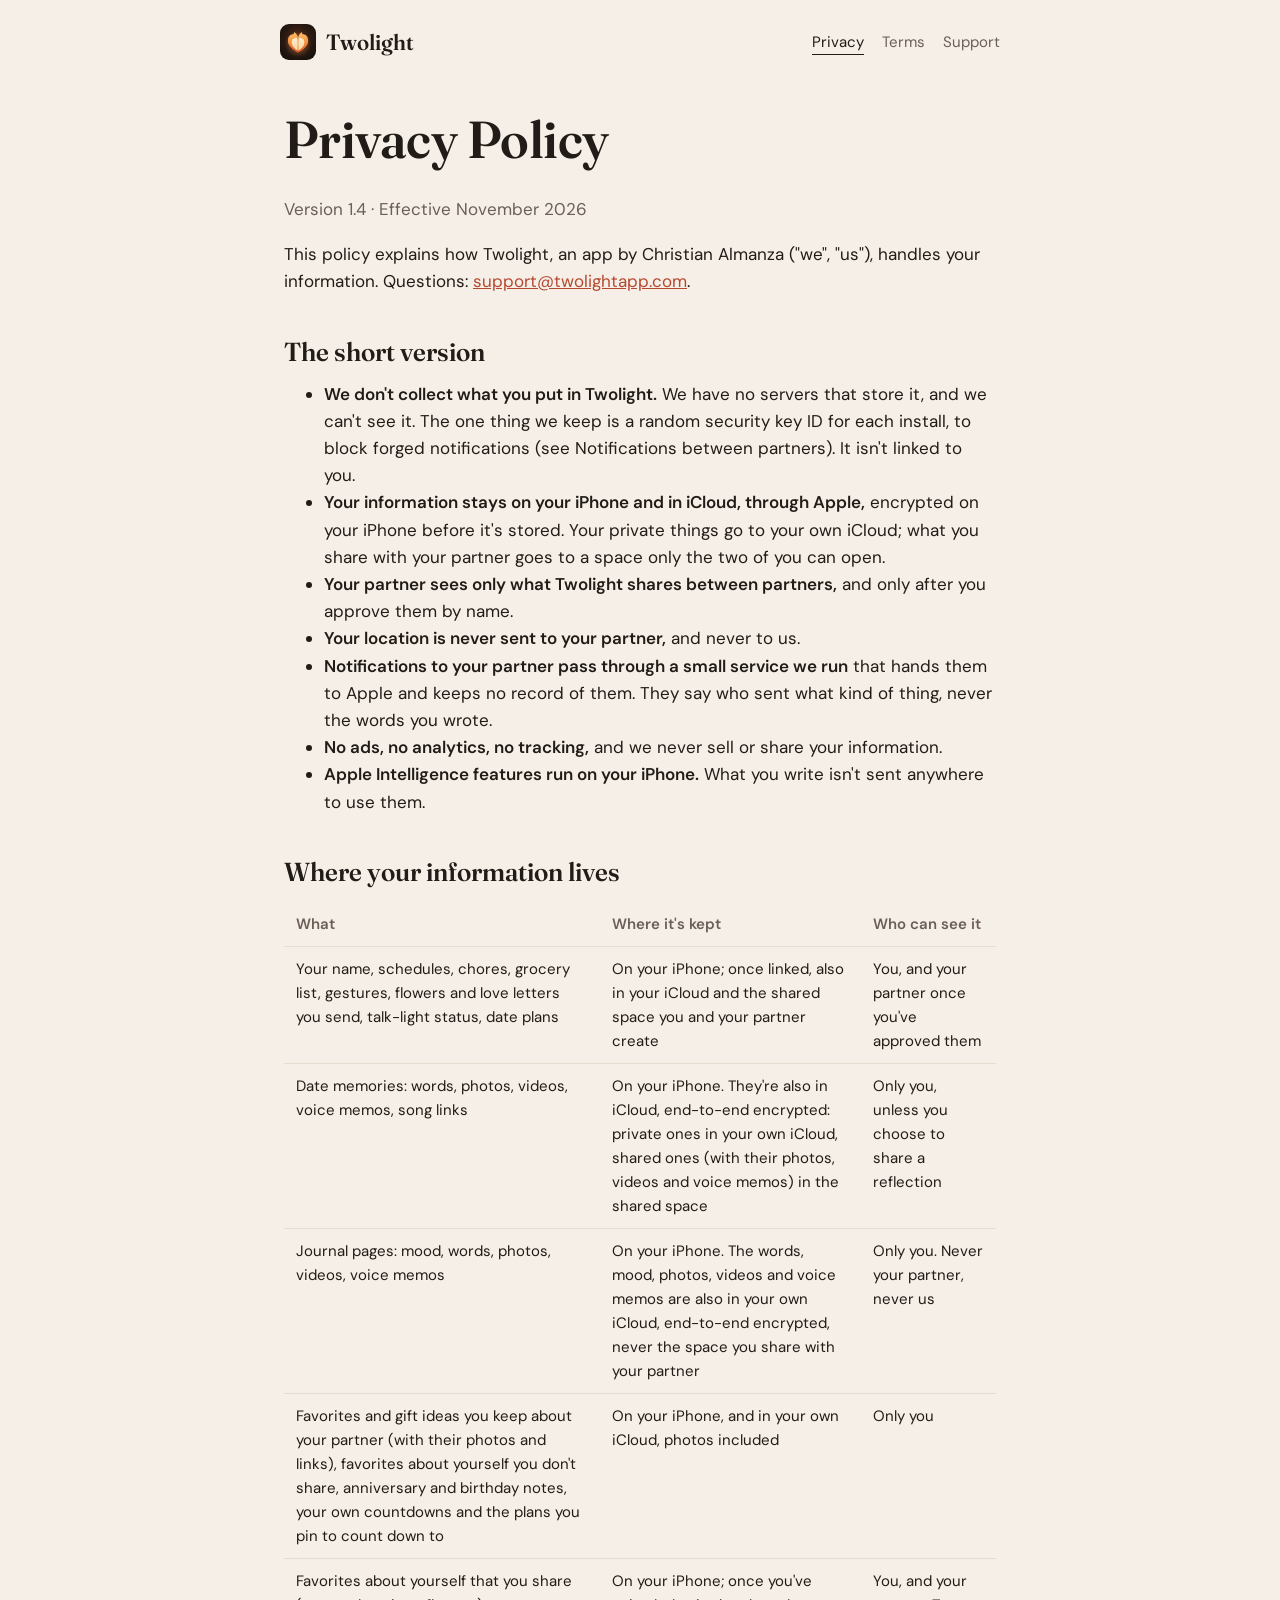
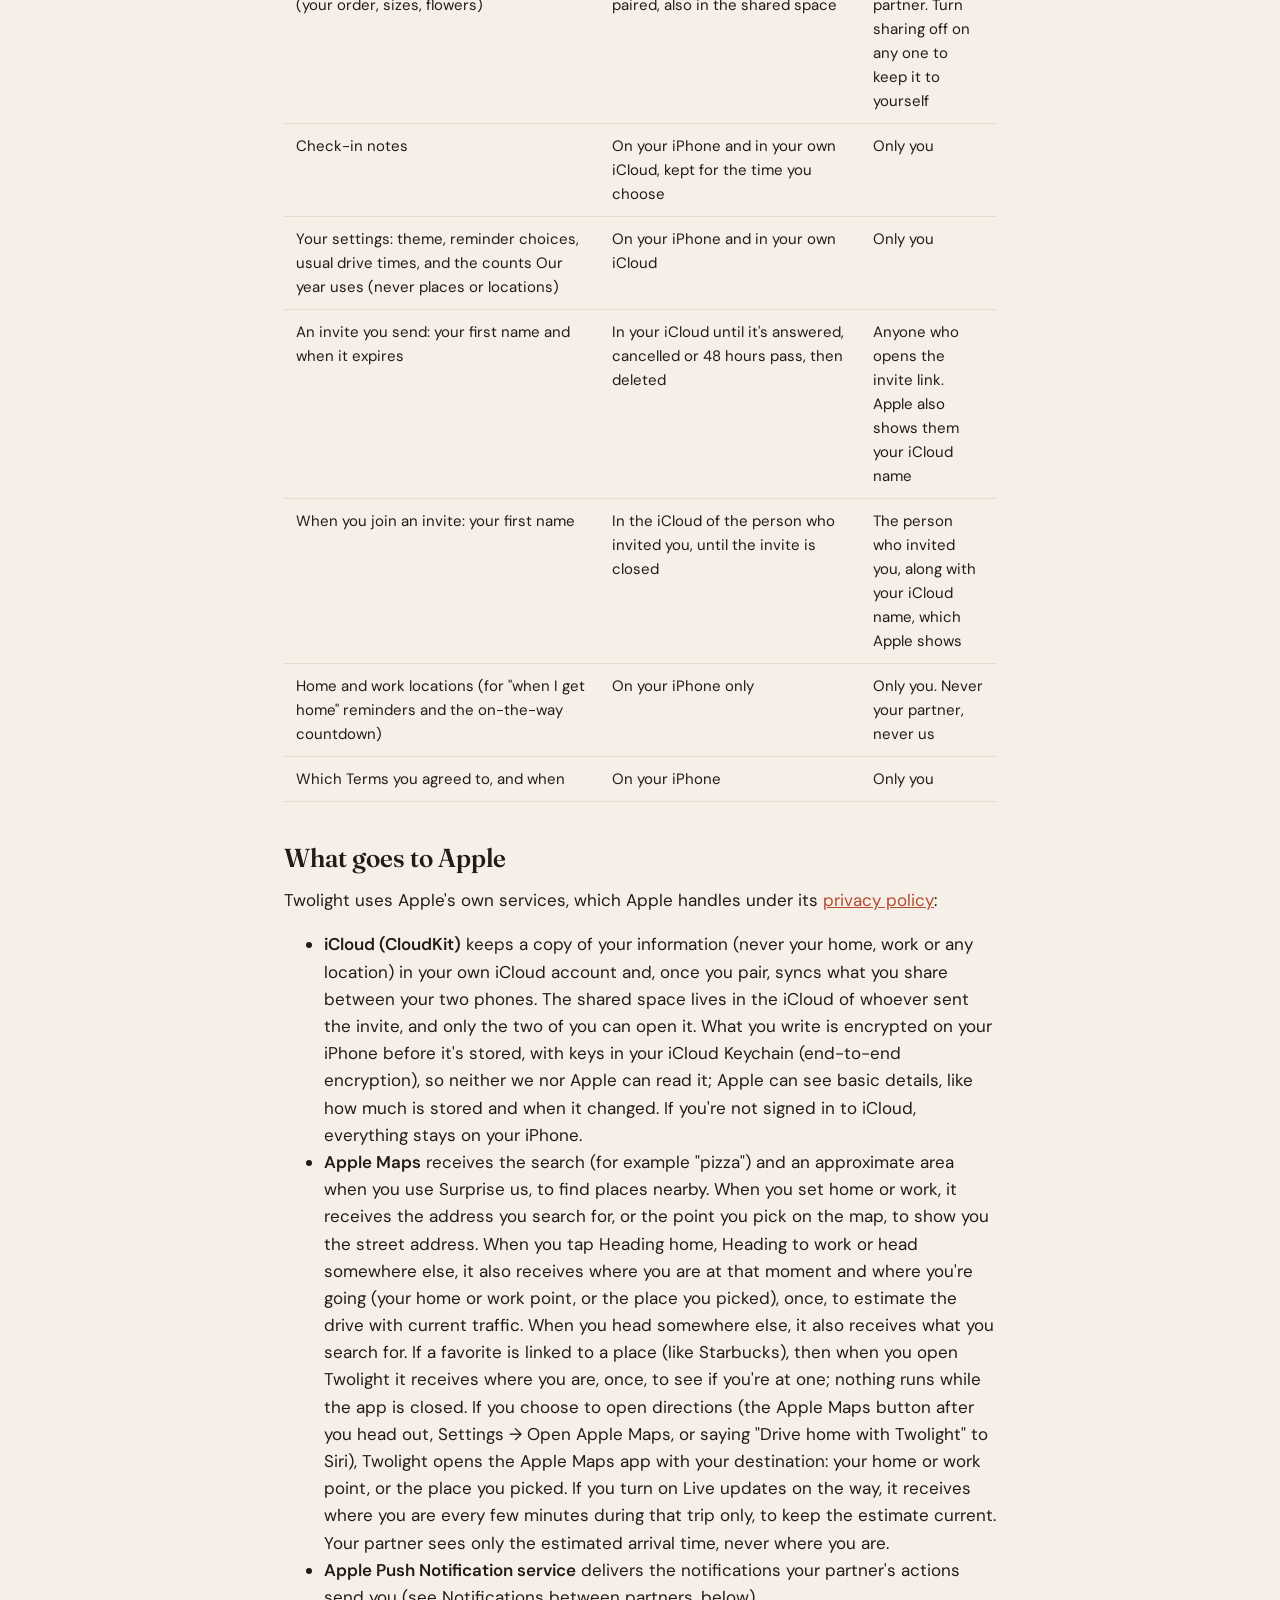
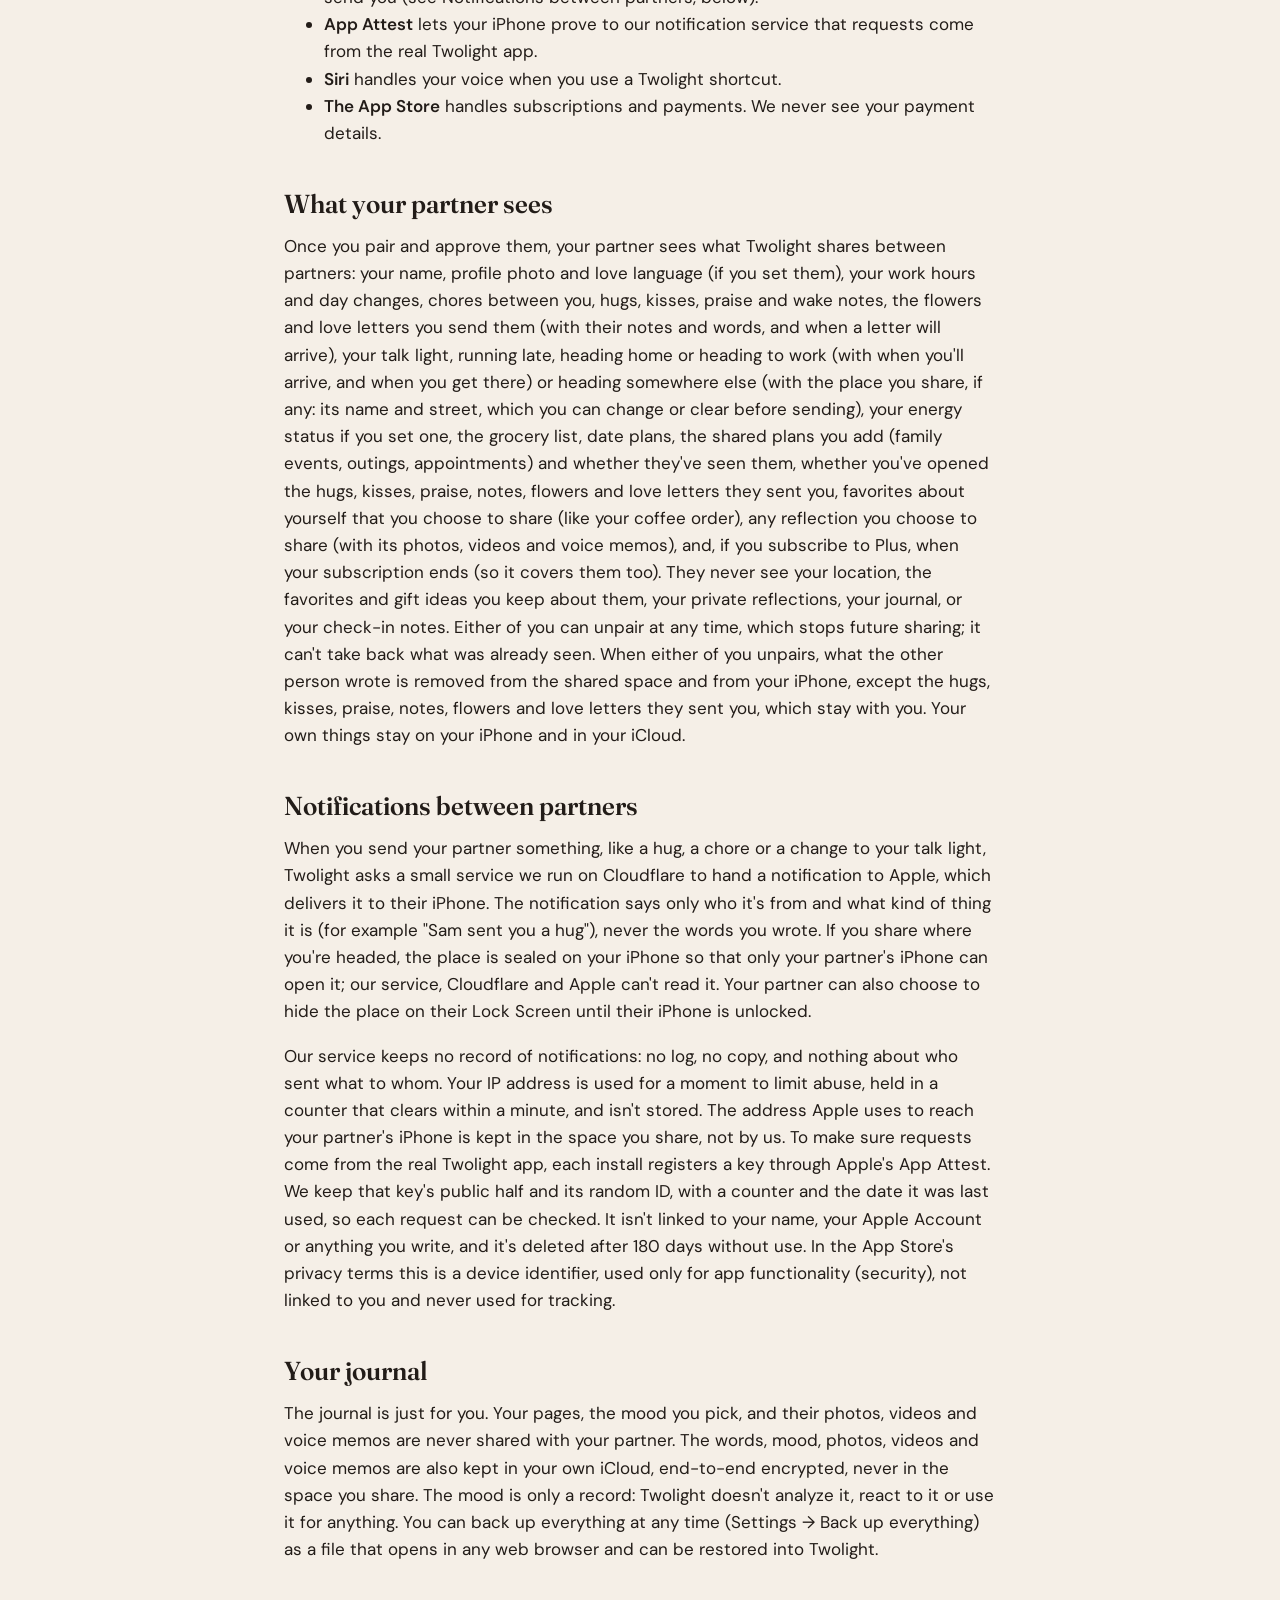
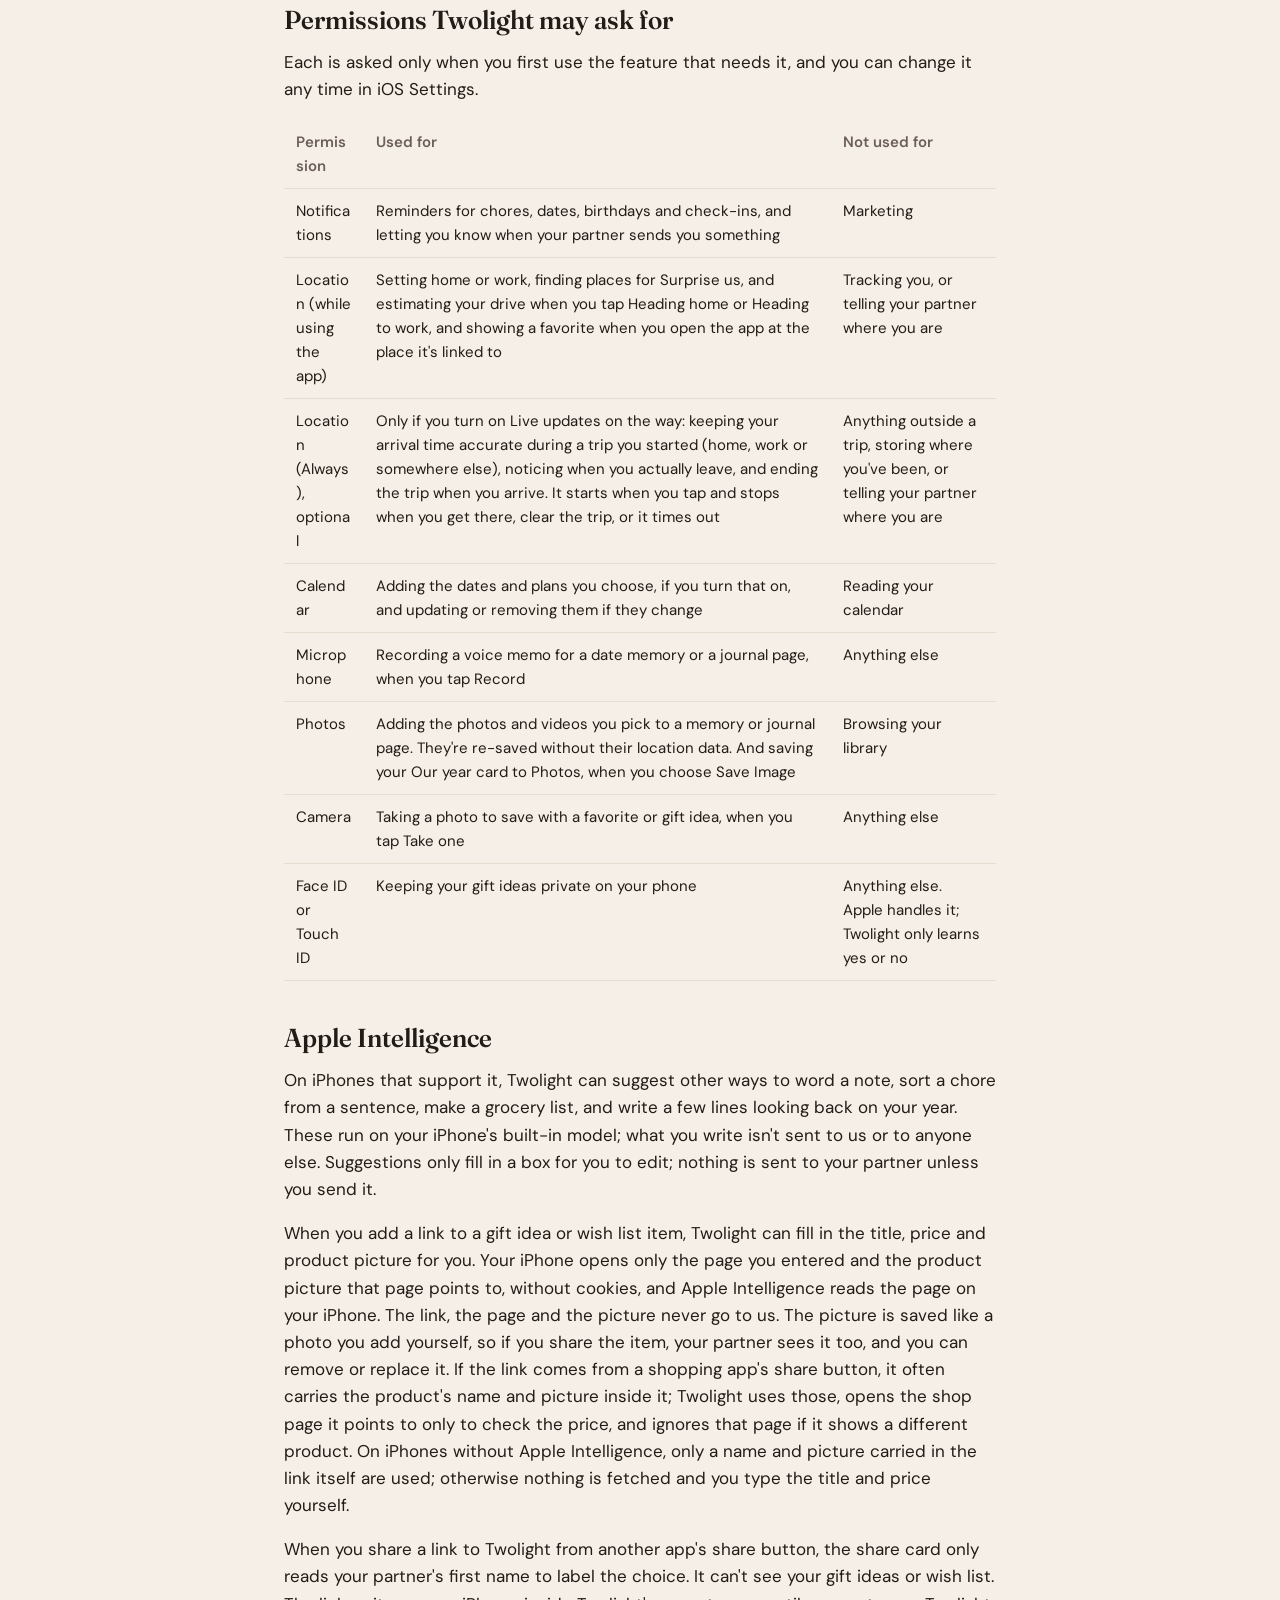
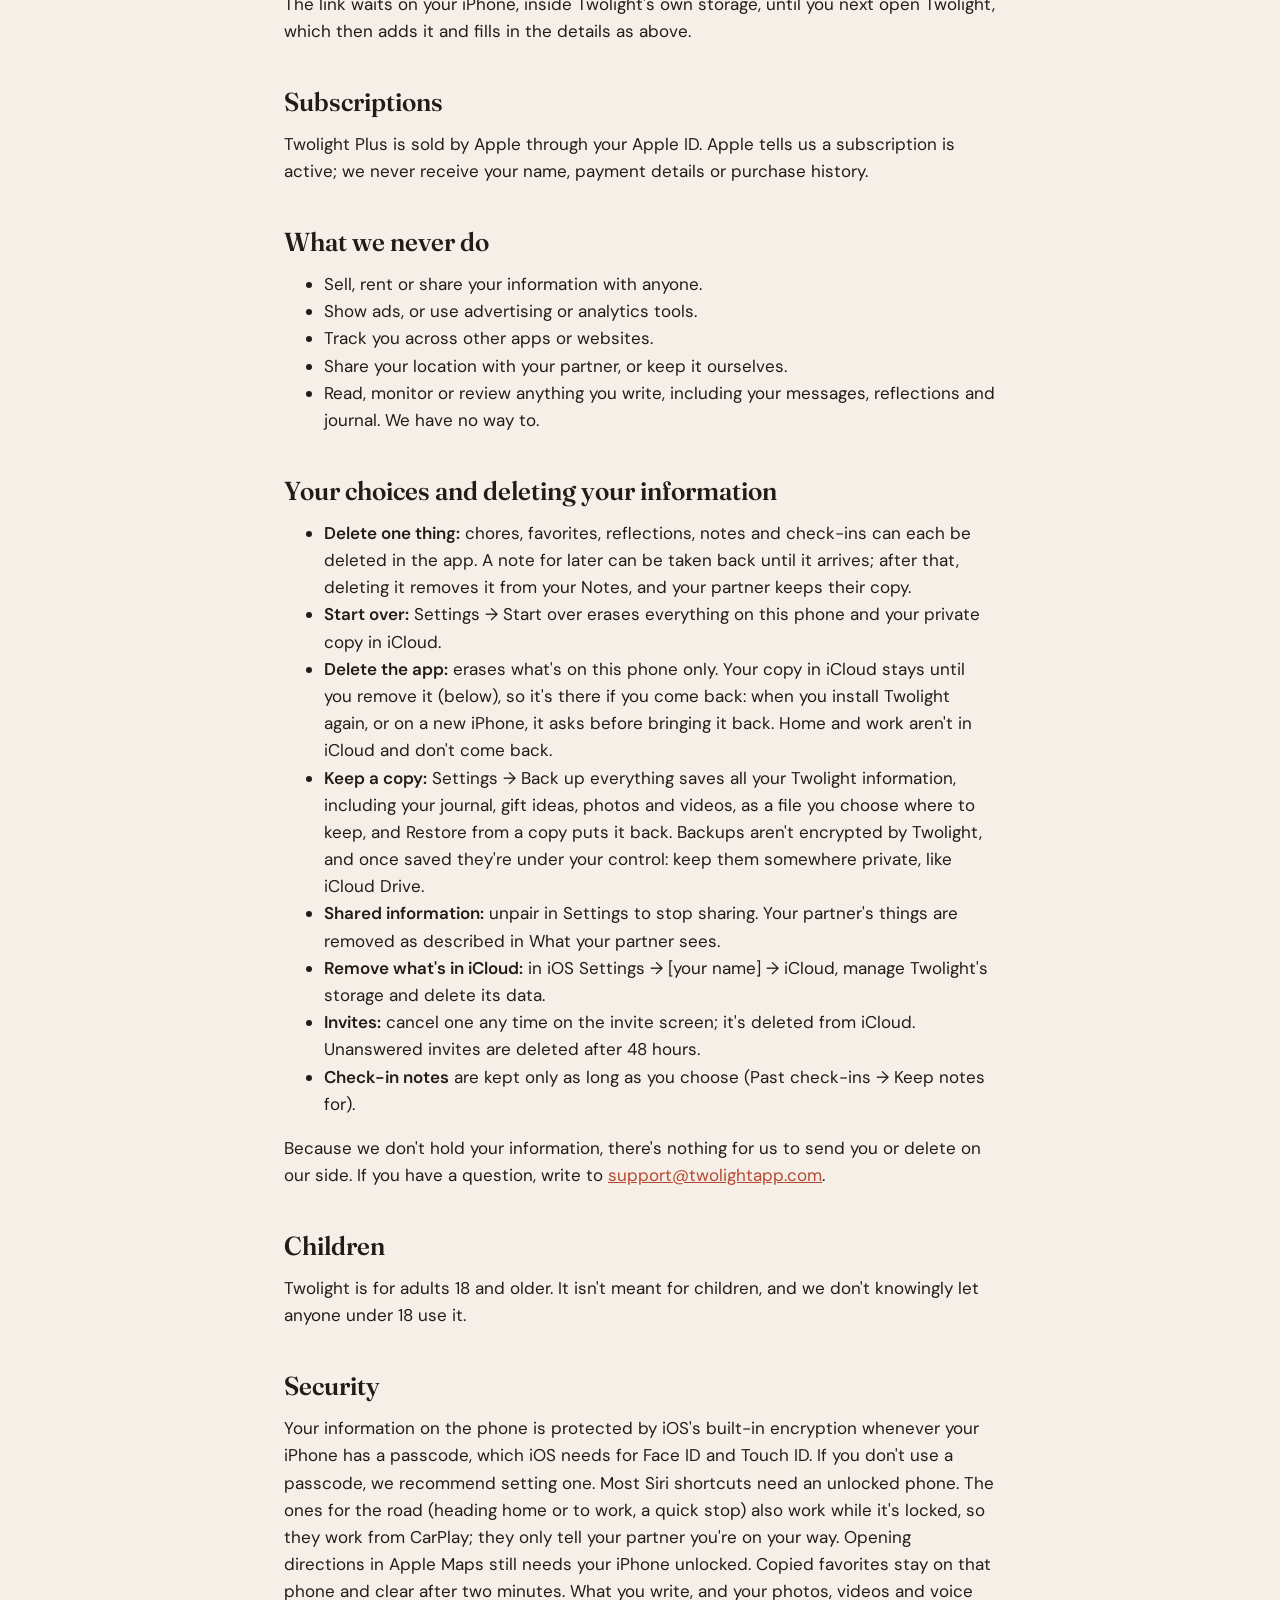
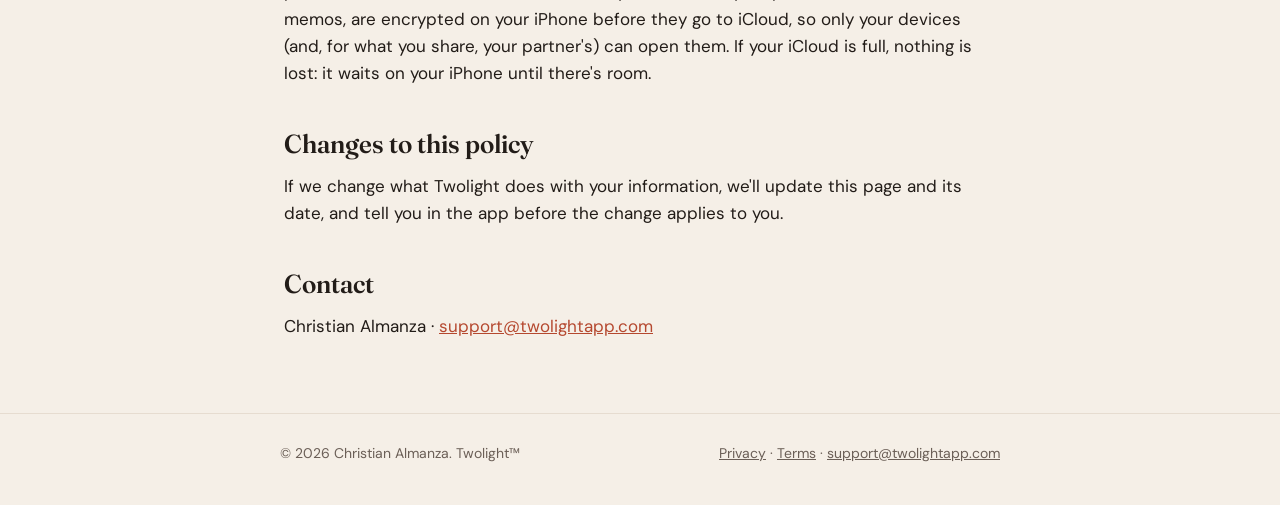
==== privacy/index.html @ 6ef79e95 "Build 32: countdowns, countdown asks, Today layout, Plus covered (features, FAQ, privacy) Co-Authore" ====
<!doctype html>
<html lang="en">
<head>
<meta charset="utf-8">
<meta name="viewport" content="width=device-width, initial-scale=1">
<title>Privacy Policy · Twolight</title>
<meta name="description" content="How Twolight handles your information: it stays on your iPhone and your own iCloud. No ads, no analytics, no tracking.">
<link rel="icon" href="/icon.png">
<link rel="stylesheet" href="/style.css?v=2026-11-13-motion">
</head>
<body><a class="skip-link" href="#main">Skip to content</a>
<header><div class="wrap">
  <a class="brand" href="/"><img src="/icon.png" alt="">Twolight</a>
  <nav><a href="/privacy/" aria-current="page">Privacy</a><a href="/terms/">Terms</a><a href="/support/">Support</a></nav>
</div></header>

<main id="main" class="wrap doc">
  <h1>Privacy Policy</h1>
  <p class="muted">Version 1.4 · Effective November 2026</p>
  <p>This policy explains how Twolight, an app by Christian Almanza ("we", "us"), handles your information. Questions: <a href="mailto:support@twolightapp.com">support@twolightapp.com</a>.</p>

  <h2>The short version</h2>
  <ul>
    <li><strong>We don't collect what you put in Twolight.</strong> We have no servers that store it, and we can't see it. The one thing we keep is a random security key ID for each install, to block forged notifications (see Notifications between partners). It isn't linked to you.</li>
    <li><strong>Your information stays on your iPhone and in iCloud, through Apple,</strong> encrypted on your iPhone before it's stored. Your private things go to your own iCloud; what you share with your partner goes to a space only the two of you can open.</li>
    <li><strong>Your partner sees only what Twolight shares between partners,</strong> and only after you approve them by name.</li>
    <li><strong>Your location is never sent to your partner,</strong> and never to us.</li>
    <li><strong>Notifications to your partner pass through a small service we run</strong> that hands them to Apple and keeps no record of them. They say who sent what kind of thing, never the words you wrote.</li>
    <li><strong>No ads, no analytics, no tracking,</strong> and we never sell or share your information.</li>
    <li><strong>Apple Intelligence features run on your iPhone.</strong> What you write isn't sent anywhere to use them.</li>
  </ul>

  <h2>Where your information lives</h2>
  <table>
    <tr><th>What</th><th>Where it's kept</th><th>Who can see it</th></tr>
    <tr><td>Your name, schedules, chores, grocery list, gestures, flowers and love letters you send, talk-light status, date plans</td><td>On your iPhone; once linked, also in your iCloud and the shared space you and your partner create</td><td>You, and your partner once you've approved them</td></tr>
    <tr><td>Date memories: words, photos, videos, voice memos, song links</td><td>On your iPhone. They're also in iCloud, end-to-end encrypted: private ones in your own iCloud, shared ones (with their photos, videos and voice memos) in the shared space</td><td>Only you, unless you choose to share a reflection</td></tr>
    <tr><td>Journal pages: mood, words, photos, videos, voice memos</td><td>On your iPhone. The words, mood, photos, videos and voice memos are also in your own iCloud, end-to-end encrypted, never the space you share with your partner</td><td>Only you. Never your partner, never us</td></tr>
    <tr><td>Favorites and gift ideas you keep about your partner (with their photos and links), favorites about yourself you don't share, anniversary and birthday notes, your own countdowns and the plans you pin to count down to</td><td>On your iPhone, and in your own iCloud, photos included</td><td>Only you</td></tr>
    <tr><td>Favorites about yourself that you share (your order, sizes, flowers)</td><td>On your iPhone; once you've paired, also in the shared space</td><td>You, and your partner. Turn sharing off on any one to keep it to yourself</td></tr>
    <tr><td>Check-in notes</td><td>On your iPhone and in your own iCloud, kept for the time you choose</td><td>Only you</td></tr>
    <tr><td>Your settings: theme, reminder choices, usual drive times, and the counts Our year uses (never places or locations)</td><td>On your iPhone and in your own iCloud</td><td>Only you</td></tr>
    <tr><td>An invite you send: your first name and when it expires</td><td>In your iCloud until it's answered, cancelled or 48 hours pass, then deleted</td><td>Anyone who opens the invite link. Apple also shows them your iCloud name</td></tr>
    <tr><td>When you join an invite: your first name</td><td>In the iCloud of the person who invited you, until the invite is closed</td><td>The person who invited you, along with your iCloud name, which Apple shows</td></tr>
    <tr><td>Home and work locations (for "when I get home" reminders and the on-the-way countdown)</td><td>On your iPhone only</td><td>Only you. Never your partner, never us</td></tr>
    <tr><td>Which Terms you agreed to, and when</td><td>On your iPhone</td><td>Only you</td></tr>
  </table>

  <h2>What goes to Apple</h2>
  <p>Twolight uses Apple's own services, which Apple handles under its <a href="https://www.apple.com/legal/privacy/">privacy policy</a>:</p>
  <ul>
    <li><strong>iCloud (CloudKit)</strong> keeps a copy of your information (never your home, work or any location) in your own iCloud account and, once you pair, syncs what you share between your two phones. The shared space lives in the iCloud of whoever sent the invite, and only the two of you can open it. What you write is encrypted on your iPhone before it's stored, with keys in your iCloud Keychain (end-to-end encryption), so neither we nor Apple can read it; Apple can see basic details, like how much is stored and when it changed. If you're not signed in to iCloud, everything stays on your iPhone.</li>
    <li><strong>Apple Maps</strong> receives the search (for example "pizza") and an approximate area when you use Surprise us, to find places nearby. When you set home or work, it receives the address you search for, or the point you pick on the map, to show you the street address. When you tap Heading home, Heading to work or head somewhere else, it also receives where you are at that moment and where you're going (your home or work point, or the place you picked), once, to estimate the drive with current traffic. When you head somewhere else, it also receives what you search for. If a favorite is linked to a place (like Starbucks), then when you open Twolight it receives where you are, once, to see if you're at one; nothing runs while the app is closed. If you choose to open directions (the Apple Maps button after you head out, Settings → Open Apple Maps, or saying "Drive home with Twolight" to Siri), Twolight opens the Apple Maps app with your destination: your home or work point, or the place you picked. If you turn on Live updates on the way, it receives where you are every few minutes during that trip only, to keep the estimate current. Your partner sees only the estimated arrival time, never where you are.</li>
    <li><strong>Apple Push Notification service</strong> delivers the notifications your partner's actions send you (see Notifications between partners, below).</li>
    <li><strong>App Attest</strong> lets your iPhone prove to our notification service that requests come from the real Twolight app.</li>
    <li><strong>Siri</strong> handles your voice when you use a Twolight shortcut.</li>
    <li><strong>The App Store</strong> handles subscriptions and payments. We never see your payment details.</li>
  </ul>

  <h2>What your partner sees</h2>
  <p>Once you pair and approve them, your partner sees what Twolight shares between partners: your name, profile photo and love language (if you set them), your work hours and day changes, chores between you, hugs, kisses, praise and wake notes, the flowers and love letters you send them (with their notes and words, and when a letter will arrive), your talk light, running late, heading home or heading to work (with when you'll arrive, and when you get there) or heading somewhere else (with the place you share, if any: its name and street, which you can change or clear before sending), your energy status if you set one, the grocery list, date plans, the shared plans you add (family events, outings, appointments) and whether they've seen them, whether you've opened the hugs, kisses, praise, notes, flowers and love letters they sent you, favorites about yourself that you choose to share (like your coffee order), any reflection you choose to share (with its photos, videos and voice memos), and, if you subscribe to Plus, when your subscription ends (so it covers them too). They never see your location, the favorites and gift ideas you keep about them, your private reflections, your journal, or your check-in notes. Either of you can unpair at any time, which stops future sharing; it can't take back what was already seen. When either of you unpairs, what the other person wrote is removed from the shared space and from your iPhone, except the hugs, kisses, praise, notes, flowers and love letters they sent you, which stay with you. Your own things stay on your iPhone and in your iCloud.</p>

  <h2>Notifications between partners</h2>
  <p>When you send your partner something, like a hug, a chore or a change to your talk light, Twolight asks a small service we run on Cloudflare to hand a notification to Apple, which delivers it to their iPhone. The notification says only who it's from and what kind of thing it is (for example "Sam sent you a hug"), never the words you wrote. If you share where you're headed, the place is sealed on your iPhone so that only your partner's iPhone can open it; our service, Cloudflare and Apple can't read it. Your partner can also choose to hide the place on their Lock Screen until their iPhone is unlocked.</p>
  <p>Our service keeps no record of notifications: no log, no copy, and nothing about who sent what to whom. Your IP address is used for a moment to limit abuse, held in a counter that clears within a minute, and isn't stored. The address Apple uses to reach your partner's iPhone is kept in the space you share, not by us. To make sure requests come from the real Twolight app, each install registers a key through Apple's App Attest. We keep that key's public half and its random ID, with a counter and the date it was last used, so each request can be checked. It isn't linked to your name, your Apple Account or anything you write, and it's deleted after 180 days without use. In the App Store's privacy terms this is a device identifier, used only for app functionality (security), not linked to you and never used for tracking.</p>

  <h2>Your journal</h2>
  <p>The journal is just for you. Your pages, the mood you pick, and their photos, videos and voice memos are never shared with your partner. The words, mood, photos, videos and voice memos are also kept in your own iCloud, end-to-end encrypted, never in the space you share. The mood is only a record: Twolight doesn't analyze it, react to it or use it for anything. You can back up everything at any time (Settings → Back up everything) as a file that opens in any web browser and can be restored into Twolight.</p>

  <h2>Permissions Twolight may ask for</h2>
  <p>Each is asked only when you first use the feature that needs it, and you can change it any time in iOS Settings.</p>
  <table>
    <tr><th>Permission</th><th>Used for</th><th>Not used for</th></tr>
    <tr><td>Notifications</td><td>Reminders for chores, dates, birthdays and check-ins, and letting you know when your partner sends you something</td><td>Marketing</td></tr>
    <tr><td>Location (while using the app)</td><td>Setting home or work, finding places for Surprise us, and estimating your drive when you tap Heading home or Heading to work, and showing a favorite when you open the app at the place it's linked to</td><td>Tracking you, or telling your partner where you are</td></tr>
    <tr><td>Location (Always), optional</td><td>Only if you turn on Live updates on the way: keeping your arrival time accurate during a trip you started (home, work or somewhere else), noticing when you actually leave, and ending the trip when you arrive. It starts when you tap and stops when you get there, clear the trip, or it times out</td><td>Anything outside a trip, storing where you've been, or telling your partner where you are</td></tr>
    <tr><td>Calendar</td><td>Adding the dates and plans you choose, if you turn that on, and updating or removing them if they change</td><td>Reading your calendar</td></tr>
    <tr><td>Microphone</td><td>Recording a voice memo for a date memory or a journal page, when you tap Record</td><td>Anything else</td></tr>
    <tr><td>Photos</td><td>Adding the photos and videos you pick to a memory or journal page. They're re-saved without their location data. And saving your Our year card to Photos, when you choose Save Image</td><td>Browsing your library</td></tr>
    <tr><td>Camera</td><td>Taking a photo to save with a favorite or gift idea, when you tap Take one</td><td>Anything else</td></tr>
    <tr><td>Face ID or Touch ID</td><td>Keeping your gift ideas private on your phone</td><td>Anything else. Apple handles it; Twolight only learns yes or no</td></tr>
  </table>

  <h2>Apple Intelligence</h2>
  <p>On iPhones that support it, Twolight can suggest other ways to word a note, sort a chore from a sentence, make a grocery list, and write a few lines looking back on your year. These run on your iPhone's built-in model; what you write isn't sent to us or to anyone else. Suggestions only fill in a box for you to edit; nothing is sent to your partner unless you send it.</p>
  <p>When you add a link to a gift idea or wish list item, Twolight can fill in the title, price and product picture for you. Your iPhone opens only the page you entered and the product picture that page points to, without cookies, and Apple Intelligence reads the page on your iPhone. The link, the page and the picture never go to us. The picture is saved like a photo you add yourself, so if you share the item, your partner sees it too, and you can remove or replace it. If the link comes from a shopping app's share button, it often carries the product's name and picture inside it; Twolight uses those, opens the shop page it points to only to check the price, and ignores that page if it shows a different product. On iPhones without Apple Intelligence, only a name and picture carried in the link itself are used; otherwise nothing is fetched and you type the title and price yourself.</p>
  <p>When you share a link to Twolight from another app's share button, the share card only reads your partner's first name to label the choice. It can't see your gift ideas or wish list. The link waits on your iPhone, inside Twolight's own storage, until you next open Twolight, which then adds it and fills in the details as above.</p>

  <h2>Subscriptions</h2>
  <p>Twolight Plus is sold by Apple through your Apple ID. Apple tells us a subscription is active; we never receive your name, payment details or purchase history.</p>

  <h2>What we never do</h2>
  <ul>
    <li>Sell, rent or share your information with anyone.</li>
    <li>Show ads, or use advertising or analytics tools.</li>
    <li>Track you across other apps or websites.</li>
    <li>Share your location with your partner, or keep it ourselves.</li>
    <li>Read, monitor or review anything you write, including your messages, reflections and journal. We have no way to.</li>
  </ul>

  <h2>Your choices and deleting your information</h2>
  <ul>
    <li><strong>Delete one thing:</strong> chores, favorites, reflections, notes and check-ins can each be deleted in the app. A note for later can be taken back until it arrives; after that, deleting it removes it from your Notes, and your partner keeps their copy.</li>
    <li><strong>Start over:</strong> Settings → Start over erases everything on this phone and your private copy in iCloud.</li>
    <li><strong>Delete the app:</strong> erases what's on this phone only. Your copy in iCloud stays until you remove it (below), so it's there if you come back: when you install Twolight again, or on a new iPhone, it asks before bringing it back. Home and work aren't in iCloud and don't come back.</li>
    <li><strong>Keep a copy:</strong> Settings → Back up everything saves all your Twolight information, including your journal, gift ideas, photos and videos, as a file you choose where to keep, and Restore from a copy puts it back. Backups aren't encrypted by Twolight, and once saved they're under your control: keep them somewhere private, like iCloud Drive.</li>
    <li><strong>Shared information:</strong> unpair in Settings to stop sharing. Your partner's things are removed as described in What your partner sees.</li>
    <li><strong>Remove what's in iCloud:</strong> in iOS Settings → [your name] → iCloud, manage Twolight's storage and delete its data.</li>
    <li><strong>Invites:</strong> cancel one any time on the invite screen; it's deleted from iCloud. Unanswered invites are deleted after 48 hours.</li>
    <li><strong>Check-in notes</strong> are kept only as long as you choose (Past check-ins → Keep notes for).</li>
  </ul>
  <p>Because we don't hold your information, there's nothing for us to send you or delete on our side. If you have a question, write to <a href="mailto:support@twolightapp.com">support@twolightapp.com</a>.</p>

  <h2>Children</h2>
  <p>Twolight is for adults 18 and older. It isn't meant for children, and we don't knowingly let anyone under 18 use it.</p>

  <h2>Security</h2>
  <p>Your information on the phone is protected by iOS's built-in encryption whenever your iPhone has a passcode, which iOS needs for Face ID and Touch ID. If you don't use a passcode, we recommend setting one. Most Siri shortcuts need an unlocked phone. The ones for the road (heading home or to work, a quick stop) also work while it's locked, so they work from CarPlay; they only tell your partner you're on your way. Opening directions in Apple Maps still needs your iPhone unlocked. Copied favorites stay on that phone and clear after two minutes. What you write, and your photos, videos and voice memos, are encrypted on your iPhone before they go to iCloud, so only your devices (and, for what you share, your partner's) can open them. If your iCloud is full, nothing is lost: it waits on your iPhone until there's room.</p>

  <h2>Changes to this policy</h2>
  <p>If we change what Twolight does with your information, we'll update this page and its date, and tell you in the app before the change applies to you.</p>

  <h2>Contact</h2>
  <p>Christian Almanza · <a href="mailto:support@twolightapp.com">support@twolightapp.com</a></p>
</main>

<footer><div class="wrap">
  <span>© 2026 Christian Almanza. Twolight™</span>
  <span><a href="/privacy/">Privacy</a> · <a href="/terms/">Terms</a> · <a href="mailto:support@twolightapp.com">support@twolightapp.com</a></span>
</div></footer>
</body>
</html>
---- style.css ----
/* Twolight site. Colors match the app's Linen (light) and Midnight (dark) themes. */
@font-face { font-family: "DM Sans"; src: url("/fonts/DMSans-Regular.ttf") format("truetype"); font-weight: 400; font-display: swap; }
@font-face { font-family: "DM Sans"; src: url("/fonts/DMSans-SemiBold.ttf") format("truetype"); font-weight: 600; font-display: swap; }
@font-face { font-family: "Fraunces"; src: url("/fonts/Fraunces-SemiBold.ttf") format("truetype"); font-weight: 600; font-display: swap; }

:root {
  --bg: #F5EFE7; --card: #FFFFFF; --ink: #221C18; --muted: #6B5F57;
  --line: #E6DCD0; --accent: #B5482F; --partner: #2F6F73;
  color-scheme: light dark;
}
@media (prefers-color-scheme: dark) {
  :root {
    --bg: #15171C; --card: #242833; --ink: #F2EEE8; --muted: #A8A39C;
    --line: #2E333F; --accent: #E8866B; --partner: #6FB3B8;
  }
}

* { box-sizing: border-box; }
html { -webkit-text-size-adjust: 100%; }
body {
  margin: 0; background: var(--bg); color: var(--ink);
  font: 17px/1.6 "DM Sans", -apple-system, system-ui, sans-serif;
}
a { color: var(--accent); }
.wrap { max-width: 760px; margin: 0 auto; padding: 0 20px; }

/* Header */
header { padding: 20px 0; }
header .wrap { display: flex; align-items: center; justify-content: space-between; gap: 16px; }
.brand { display: flex; align-items: center; gap: 10px; color: var(--ink); text-decoration: none;
  font: 600 22px "Fraunces", Georgia, serif; }
.brand img { width: 36px; height: 36px; border-radius: 9px; }
nav { display: flex; gap: 18px; flex-wrap: wrap; }
nav a { color: var(--muted); text-decoration: none; font-size: 15px; }
nav a:hover, nav a[aria-current] { color: var(--ink); }

/* Type */
h1, h2, h3 { font-family: "Fraunces", Georgia, serif; font-weight: 600; line-height: 1.2; margin: 0 0 .5em; }
h1 { font-size: clamp(34px, 7vw, 52px); letter-spacing: -0.01em; }
h2 { font-size: 26px; margin-top: 1.6em; }
h3 { font-size: 19px; margin-top: 1.4em; }
p, ul { margin: 0 0 1em; }
.muted { color: var(--muted); }
.lede { font-size: 20px; color: var(--muted); max-width: 34em; }

/* Home */
.hero { padding: 48px 0 24px; text-align: center; }
.hero img.icon { width: 104px; height: 104px; border-radius: 24px; box-shadow: 0 10px 30px rgba(0,0,0,.15); margin-bottom: 24px; }
.hero .lede { margin: 0 auto 28px; }
.pill { display: inline-block; padding: 12px 22px; border-radius: 999px; background: var(--ink); color: var(--bg);
  font-weight: 600; text-decoration: none; }
.grid { display: grid; grid-template-columns: repeat(auto-fit, minmax(220px, 1fr)); gap: 14px; margin: 28px 0; }
.card { background: var(--card); border: 1px solid var(--line); border-radius: 18px; padding: 20px; }
.card h3 { margin-top: 0; }
.card p { margin: 0; color: var(--muted); font-size: 15.5px; }
.dot { display: inline-block; width: 10px; height: 10px; border-radius: 50%; background: var(--accent); margin-right: 8px; }
.dot.p { background: var(--partner); }
.price { display: flex; gap: 14px; flex-wrap: wrap; }
.price .card { flex: 1 1 200px; }
.price strong { font: 600 28px "Fraunces", Georgia, serif; display: block; }

/* Legal pages */
.doc { padding: 24px 24px 56px; overflow-wrap: anywhere; }
.doc table { width: 100%; border-collapse: collapse; margin: 0 0 1.2em; font-size: 15px; display: block; overflow-x: auto; }
.doc th, .doc td { text-align: left; vertical-align: top; padding: 10px 12px; border-bottom: 1px solid var(--line); }
.doc th { color: var(--muted); font-weight: 600; }
.doc .caps { font-size: 14.5px; }

footer { border-top: 1px solid var(--line); padding: 28px 0 40px; color: var(--muted); font-size: 14px; }
footer .wrap { display: flex; justify-content: space-between; gap: 16px; flex-wrap: wrap; }
footer a { color: var(--muted); }


/* Website polish: shared readability and keyboard navigation. */
:focus-visible { outline: 3px solid var(--accent); outline-offset: 5px; }
a, button, summary { -webkit-tap-highlight-color: transparent; }
nav a { display: inline-flex; align-items: center; min-height: 44px; }
.skip-link { position: absolute; top: -100px; left: 20px; padding: 12px 18px; background: #f5efe7; color: #221c18; z-index: 10; }
.skip-link:focus { top: 10px; }
html { scroll-padding-top: 24px; }
.home { --bg: #f5efe7; --card: #fffaf5; --ink: #28201b; --muted: #65594f; --line: #d9cbbb; --accent: #9e422a; --partner: #2f6f73; --section-bg: #eee5da; --featured-bg: #fff8f0; --button-bg: #a8412c; --button-ink: #fffaf5; --button-hover: #8d3523; color-scheme: light; }
@media (prefers-color-scheme: dark) {
 .home { --bg: #15171c; --card: #202229; --ink: #f5efe7; --muted: #beb8b0; --line: #36373c; --accent: #f0ac8c; --partner: #8abbb4; --section-bg: #1c1e24; --featured-bg: #24242a; --button-bg: #f0ac8c; --button-ink: #221c18; --button-hover: #ffc5a7; color-scheme: dark; }
}
.home .wrap { max-width: 1140px; padding-inline: 32px; }
.home header { border-bottom: 1px solid var(--line); padding: 14px 0; }
.home h2 { font-size: clamp(32px, 4.2vw, 48px); margin: 0 0 20px; letter-spacing: -.025em; }
.home h3 { font-size: clamp(29px, 3.2vw, 40px); margin: 0 0 20px; letter-spacing: -.02em; }
.eyebrow { font-size: 11px; font-weight: 600; letter-spacing: .16em; color: var(--accent); margin-bottom: 20px; }
.home .hero { display: grid; grid-template-columns: .9fr 1.1fr; align-items: center; gap: 40px; text-align: left; padding-block: 56px; }
.home h1 { font-size: clamp(42px, 5vw, 66px); line-height: 1.08; letter-spacing: -.035em; margin-bottom: 24px; }
.home h1 em { font-style: normal; color: var(--accent); }
.home .hero .lede { font-size: 19px; line-height: 1.65; margin: 0 0 28px; max-width: 26em; }
.button { display: inline-flex; gap: 28px; align-items: center; justify-content: center; background: var(--button-bg, #a8412c); color: var(--button-ink, #fffaf5); padding: 14px 22px; border-radius: 10px; font-weight: 600; text-decoration: none; min-height: 48px; }
.button:hover { background: var(--button-hover, #8d3523); }
.availability { color: var(--muted); font-size: 13px; margin: 18px 0 0; }
.availability span { color: var(--partner); padding-right: 6px; font-size: 10px; }
.availability a { color: var(--ink); text-decoration: underline; text-underline-offset: 3px; text-decoration-thickness: 1px; }
.availability a:hover { color: var(--accent); }
.film { margin: 0; }
.hero-product { position: relative; isolation: isolate; }
.hero-product::before { content: ""; position: absolute; inset: -5% -5% 10%; z-index: -1; border-radius: 50%; background: radial-gradient(ellipse, #e8a68128, transparent 70%); pointer-events: none; }
.hero-product video { box-shadow: 0 24px 64px #0003; border: 1px solid #ffffff24; }
.film video { display: block; width: 100%; aspect-ratio: 1; border-radius: 22px; background: #f5efe7; color-scheme: dark; }
.film figcaption { font-size: 13px; line-height: 1.5; margin-top: 14px; color: var(--muted); }
.film figcaption span { display: block; margin-top: 4px; }
.intro-strip { border-block: 1px solid var(--line); }
.intro-strip .wrap { display: flex; justify-content: space-between; gap: 20px; padding-block: 21px; font-size: 13px; color: var(--muted); }
.section { padding-block: 80px; }
.section-heading { max-width: 620px; margin-bottom: 48px; }
.section-heading > p:last-child { color: var(--muted); }
.feature { display: grid; grid-template-columns: 1fr 1fr; align-items: center; gap: 64px; margin-bottom: 56px; }
.feature-copy > p:not(.eyebrow) { color: var(--muted); }
.feature.reverse .feature-copy { order: 2; }
.product-still { margin: 0; background: #f5efe7; color: #6b5f57; border-radius: 24px; overflow: hidden; }
.product-still img { display: block; width: 100%; height: auto; }
.still-window { position: relative; aspect-ratio: 1; overflow: hidden; }
.still-window img { position: absolute; width: 130%; max-width: none; left: -15%; top: -22%; }
.product-still figcaption { text-align: center; padding: 0 16px 18px; font-size: 13px; }
.plain-list { list-style: none; padding: 0; margin: 24px 0; }
.plain-list li { padding: 8px 0; border-bottom: 1px solid var(--line); font-size: 15px; }
.badge { display: inline-block; border: 1px solid var(--line); border-radius: 6px; padding: 6px 10px; font-size: 13px; color: var(--muted); }
.memory-panel { --line: #d9cbbb; --muted: #65594f; --accent: #9e422a; background: #f5efe7; color: #221c18; padding: 48px; border-radius: 24px; display: grid; grid-template-columns: 1fr 1fr; gap: 48px; }
.memory-panel .feature-copy > p:not(.eyebrow) { color: var(--muted); }
.memory-figure { margin: 0; }
.memory-figure figcaption { margin-top: 14px; font-size: 13px; color: var(--muted); }
.memory-list > div { display: flex; gap: 20px; border-bottom: 1px solid var(--line); padding: 14px 0; }
.memory-list > div:first-child { padding-top: 0; }
.memory-list > div > span { color: #9e422a; font-size: 12px; margin-top: 5px; }
.memory-list p { color: var(--muted); font-size: 15px; margin: 0; }
.memory-list strong { display: block; color: #221c18; margin-bottom: 3px; }
.plus-section { background: var(--section-bg); border-block: 1px solid var(--line); padding-block: 72px; }
.plans { display: grid; grid-template-columns: 1fr 1.15fr; gap: 24px; }
.plan { padding: 32px; border: 1px solid var(--line); border-radius: 20px; }
.home .plan h3 { font-size: 27px; }
.plan.featured { border-color: #aa7b64; background: var(--featured-bg); }
.plan ul { padding-left: 20px; color: var(--muted); font-size: 15px; margin-bottom: 0; }
.plan li { padding: 7px 0; }
.plan li::marker { color: var(--accent); }
.plan-price { font: 600 38px "Fraunces", Georgia, serif; margin: 28px 0; }
.home .price { display: grid; grid-template-columns: 1fr 1fr; gap: 20px; margin: 24px 0 18px; }
.home .price strong { font-size: 38px; }
.price span, .price small { display: block; font-size: 13px; color: var(--muted); }
.price small { font-size: 12px; margin-top: 5px; }
.trial { color: var(--accent); font-size: 13px; }
.billing { color: var(--muted); font-size: 13px; max-width: 780px; margin: 24px 0 0; }
.privacy-note { display: grid; grid-template-columns: .8fr 1.2fr; gap: 64px; padding-block: 80px; }
.privacy-note img { display: block; border-radius: 18px; margin-bottom: 24px; }
.privacy-copy { max-width: 640px; padding-top: 136px; }
.privacy-note p:not(.eyebrow) { color: var(--muted); }
.text-link { text-decoration-thickness: 1px; text-underline-offset: 5px; font-size: 15px; }
.faq-section { display: grid; grid-template-columns: .8fr 1.2fr; gap: 64px; padding-block: 32px 72px; }
details { border-bottom: 1px solid var(--line); }
summary { cursor: pointer; padding: 20px 0; font-weight: 600; }
details p { color: var(--muted); line-height: 1.7; }
.closing { padding-block: 64px 80px; text-align: center; border-top: 1px solid var(--line); }
.closing .button { margin-top: 24px; }
.home footer .wrap { align-items: center; }
.home footer p { margin: 0; }
.home footer small { font-size: 12px; }
.support-faq { margin-top: 36px; }
.support-faq details { scroll-margin-top: 24px; }
.support-faq summary { font-family: "Fraunces", Georgia, serif; font-size: 20px; line-height: 1.4; }
.support-faq details p { color: var(--ink); }
@media (max-width: 760px) {
 .home .wrap { padding-inline: 24px; }
 .home .hero { grid-template-columns: 1fr; gap: 28px; padding-block: 34px 36px; }
 .home h1 { font-size: clamp(40px, 9vw, 60px); }
 .home .hero .lede { font-size: 17px; margin-bottom: 20px; }
 .hero-copy .eyebrow { font-size: 11px; margin-bottom: 14px; }
 .hero-product { max-width: 500px; width: 100%; margin-inline: auto; }
 .intro-strip .wrap { flex-wrap: wrap; gap: 8px 20px; justify-content: center; text-align: center; font-size: 12px; }
 .section { padding-block: 48px; }
 .feature, .memory-panel, .plans, .faq-section { grid-template-columns: 1fr; gap: 28px; }
 .feature { margin-bottom: 48px; }
 .feature.reverse .feature-copy { order: 0; }
 .product-still { max-width: 500px; width: 100%; margin-inline: auto; }
 .memory-panel { padding: 28px; }
 .plan { padding: 26px; }
 .plus-section { padding-block: 36px; }
 .privacy-note { grid-template-columns: 1fr; gap: 20px; padding-block: 48px; }
 .privacy-copy { padding-top: 0; }
 .privacy-note img { margin-bottom: 16px; }
 .privacy-note img { width: 54px; height: 54px; }
 .faq-section { padding-block: 12px 48px; }
 .section-heading { margin-bottom: 32px; }
 .home nav { gap: 16px; }
 .home nav a { font-size: 14px; }
 header .wrap { flex-wrap: wrap; gap: 6px 14px; }
 .doc { padding-inline: 24px; }
 .closing { padding-block: 48px; }
}
@media (max-width: 370px) {
 .home .wrap { padding-inline: 20px; }
 .home nav { gap: 14px; }
 .home h1 { font-size: 38px; }
 .home .price { grid-template-columns: 1fr; }
}
/* A quiet signature: warm/cool light meeting behind the real app. No content depends on motion. */
.hero-product::before { background: radial-gradient(ellipse at 28% 42%, #e8a68140, transparent 62%), radial-gradient(ellipse at 78% 58%, #8abbb42b, transparent 58%); }
.home h1 em { position: relative; display: inline-block; }
.home h1 em::after { content: ""; position: absolute; left: 2%; right: 0; bottom: -.1em; height: .12em; border-bottom: 1px solid currentColor; border-radius: 50%; opacity: .5; }
@media (prefers-reduced-motion: no-preference) {
 @keyframes light-meets-light { from { transform: scale(.88) rotate(-5deg); opacity: .35; } to { transform: scale(1) rotate(0); opacity: 1; } }
 .hero-product::before { animation: light-meets-light 1.8s ease-out both; }
 @supports (animation-timeline: view()) {
  .intro-strip { position: relative; }
  .intro-strip::after { content: ""; position: absolute; bottom: -1px; left: 0; width: 100%; height: 1px; background: var(--accent); transform-origin: left; animation: shared-line linear both; animation-timeline: view(); animation-range: entry 0% cover 45%; }
  @keyframes shared-line { from { transform: scaleX(0); } to { transform: scaleX(1); } }
 }
 @media (hover: hover) and (pointer: fine) {
  .button { transition: transform .2s ease, background-color .2s ease; }
  .button:hover { transform: translateY(-2px); }
 }
}

/* Feature stories: a swipeable row on phones (CSS only, no script); unchanged on wider screens. */
.story-nav { display: none; }
@media (max-width: 760px) {
 .story-nav { display: flex; align-items: center; gap: 8px; margin: -12px 0 8px; font-size: 12px; color: var(--muted); }
 .home .story-nav { gap: 8px; }
 .home .story-nav a { gap: 5px; font-size: 12px; min-height: 44px; padding: 4px 8px; border-bottom: 1px solid var(--line); color: var(--accent); }
 .story-nav a span { color: var(--ink); }
 .story-nav > span { margin-left: auto; }
 .feature-track > article { scroll-margin-top: 24px; }
 .feature-track { display: flex; gap: 14px; overflow-x: auto; scroll-snap-type: x mandatory; overscroll-behavior-x: contain;
   margin-inline: -24px; padding: 4px 24px 12px; scroll-padding-inline: 24px; scrollbar-width: none; }
 .feature-track::-webkit-scrollbar { display: none; }
 .feature-track > article { flex: 0 0 86%; scroll-snap-align: start; margin: 0; }
 .feature-track > .feature { display: flex; flex-direction: column; background: var(--card); border: 1px solid var(--line); border-radius: 22px; padding: 22px; gap: 18px; }
 .feature-track .feature-copy h3 { font-size: 26px; }
 .feature-track .product-still { max-width: none; }
}
@media (max-width: 760px) and (prefers-reduced-motion: no-preference) { .feature-track { scroll-behavior: smooth; } }

/* Every feature, collapsed by default (native <details>, no script). */
.all-features { margin-top: 28px; border: 1px solid var(--line); border-radius: 20px; }
.all-features summary { cursor: pointer; list-style: none; padding: 20px 24px; font-weight: 600; display: flex; flex-wrap: wrap; gap: 4px 12px; align-items: baseline; }
.all-features summary::-webkit-details-marker { display: none; }
.all-features summary::after { content: "+"; margin-left: auto; color: var(--accent); font-size: 20px; line-height: 1; }
.all-features[open] summary::after { content: "–"; }
.all-features summary span { font-weight: 400; font-size: 14px; color: var(--muted); }
.feature-groups { display: grid; grid-template-columns: repeat(4, 1fr); gap: 8px 28px; padding: 4px 24px 24px; }
.feature-groups h4 { margin: 14px 0 6px; font-size: 13px; letter-spacing: .12em; text-transform: uppercase; color: var(--accent); }
.feature-groups ul { margin: 0; padding-left: 18px; color: var(--muted); font-size: 14px; }
.feature-groups li { padding: 4px 0; }
.feature-groups li::marker { color: var(--accent); }
.plus-tag { display: inline-block; margin-left: 4px; padding: 1px 7px; border: 1px solid #aa7b64; border-radius: 999px; font-size: 11px; font-weight: 600; color: var(--accent); vertical-align: 1px; }
@media (max-width: 1000px) { .feature-groups { grid-template-columns: repeat(2, 1fr); } }
@media (max-width: 760px) { .feature-groups { grid-template-columns: 1fr; } .all-features summary { padding: 18px 20px; } .feature-groups { padding: 0 20px 20px; } }
@media print { .all-features > *:not(summary) { display: block; } }
@media print {
 body, .home { background: white; color: black; }
 .home { --ink: black; --muted: #444; --accent: #7e321f; }
 .film video { display: none; }
 .feature, .plan { break-inside: avoid; }
}

/* A small, useful dead-end recovery page. */
.not-found { min-height: 85svh; padding-block: clamp(48px, 12vh, 120px); text-align: center; }
.not-found .brand { justify-content: center; margin-bottom: 48px; }
.not-found .lede { margin: 24px auto; max-width: 26em; }
.not-found-help { margin: 28px 0 0; color: var(--muted); font-size: 15px; }

@media (max-width: 370px) {
 .feature-track { margin-inline: -20px; padding-inline: 20px; scroll-padding-inline: 20px; }
}

/* ---------- Things you can try (app.js). Every state is readable without motion. ---------- */
.home { --glow: #E9B930; --partner-ink: #fffaf5; --spring: cubic-bezier(.3, 1.35, .5, 1); }
@media (prefers-color-scheme: dark) { .home { --partner-ink: #15171c; } }
@supports (transition-timing-function: linear(0, 1)) {
 .home { --spring: linear(0, .006, .025 2.8%, .101 6.1%, .539 18.9%, .721 25.3%, .849 31.5%, .937 38.1%, .968 41.8%, .991 45.7%, 1.006 50.1%, 1.015 55%, 1.017 63.9%, 1.001); }
}
.sr-only { position: absolute; width: 1px; height: 1px; margin: -1px; padding: 0; overflow: hidden; clip-path: inset(50%); white-space: nowrap; border: 0; }

/* The Overlap: right under the film. Watch, then try it with your own shifts. */
.try { display: grid; grid-template-columns: .8fr 1.2fr; gap: 64px; align-items: center; padding-block: 24px 80px; }
.try-copy p:not(.eyebrow) { color: var(--muted); max-width: 26em; }
.overlap { margin: 0; display: grid; gap: 18px; padding: 24px; background: var(--card); border: 1px solid var(--line); border-radius: 24px; box-shadow: 0 24px 64px #0000001f; }
.overlap fieldset, .td-pick fieldset { border: 0; padding: 0; margin: 0; min-width: 0; }
.overlap legend { padding: 0; margin-bottom: 8px; font-size: 11px; font-weight: 600; letter-spacing: .14em; text-transform: uppercase; color: var(--accent); }
.overlap .them legend { color: var(--partner); }
.seg { display: grid; grid-template-columns: repeat(3, 1fr); gap: 8px; }
.seg label { position: relative; }
.seg input, .lvl input { position: absolute; inset: 0; width: 100%; height: 100%; margin: 0; opacity: 0; cursor: pointer; }
.seg span { display: flex; align-items: center; justify-content: center; min-height: 44px; padding: 0 6px; border: 1px solid var(--line); border-radius: 999px; background: var(--bg); font-size: 15px; }
.seg input:checked + span { border-color: transparent; font-weight: 600; background: var(--button-bg); color: var(--button-ink); }
.them .seg input:checked + span { background: var(--partner); color: var(--partner-ink); }
.seg input:focus-visible + span, .lvl input:focus-visible + span { outline: 3px solid var(--accent); outline-offset: 3px; }
.strip { display: grid; grid-template-columns: 38px 1fr; column-gap: 8px; }
.whos, .tracks { display: grid; grid-template-rows: 32px 32px; row-gap: 10px; padding-top: 22px; }
.whos span { align-self: center; font-size: 11px; font-weight: 600; letter-spacing: .08em; text-transform: uppercase; color: var(--accent); }
.whos span + span { color: var(--partner); }
.tracks { position: relative; grid-template-rows: 32px 32px auto; }
.track { position: relative; overflow: hidden; border: 1px solid var(--line); border-radius: 10px; background: var(--bg); }
.bar, .band { left: calc(var(--l) * 1%); width: calc(var(--w) * 1%); }
.bar { position: absolute; top: 0; bottom: 0; display: flex; align-items: center; justify-content: center; overflow: hidden; border-radius: 9px; font-size: 11px; white-space: nowrap; }
.bar.work.me { background: var(--button-bg); color: var(--button-ink); font-weight: 600; }
.bar.work.them { background: var(--partner); color: var(--partner-ink); font-weight: 600; }
.bar.sleep { background: var(--line); color: var(--ink); }
.band { position: absolute; z-index: 1; top: 16px; height: 86px; border: 1.5px solid var(--glow); border-radius: 12px; background: color-mix(in srgb, var(--glow) 28%, transparent); pointer-events: none; }
.band i { position: absolute; top: -19px; left: 0; right: 0; text-align: center; font-style: normal; font-size: 11px; font-weight: 600; white-space: nowrap; }
.band.none { opacity: 0; }
.ticks { display: flex; justify-content: space-between; font-size: 10px; color: var(--muted); }
.answer { display: flex; align-items: center; gap: 14px; padding: 16px 18px; border: 1px solid var(--line); border-radius: 18px; background: var(--bg); }
.answer i { flex: none; width: 14px; height: 14px; border-radius: 50%; background: var(--glow); box-shadow: 0 0 0 6px color-mix(in srgb, var(--glow) 25%, transparent); }
.answer p { margin: 0; min-width: 0; }
.answer small, .answer span { display: block; font-size: 13px; color: var(--muted); }
.answer strong { display: block; font: 600 clamp(22px, 2.4vw, 27px)/1.25 "Fraunces", Georgia, serif; }
.overlap-note { margin: 0; font-size: 13px; line-height: 1.5; color: var(--muted); }

/* The talk light: your phone on one side, Sam's Lock Screen on the other. */
.talk-figure { margin: 0; padding: 20px; background: var(--card); border: 1px solid var(--line); border-radius: 24px; }
.talk-figure figcaption { margin-top: 14px; text-align: center; font-size: 13px; color: var(--muted); }
.talk-demo { --lv: #E9B930; --lv-ink: #221c18; display: grid; grid-template-columns: 1fr 1fr; gap: 16px; }
.talk-demo[data-level="green"] { --lv: #3E9A62; --lv-ink: #14231a; }
.talk-demo[data-level="red"] { --lv: #C8372D; --lv-ink: #fff; }
.talk-demo [hidden] { display: none; }
.td-side { display: flex; flex-direction: column; gap: 10px; min-width: 0; }
.td-cap { margin: 0; font-size: 11px; font-weight: 600; letter-spacing: .14em; text-transform: uppercase; color: var(--muted); }
.td-pick, .td-pick fieldset { display: grid; gap: 8px; }
.td-pick legend { padding: 0; margin-bottom: 4px; font: 600 20px "Fraunces", Georgia, serif; }
.lvl { position: relative; }
.lvl span { display: grid; grid-template-columns: 14px 1fr; gap: 2px 10px; align-items: center; min-height: 52px; padding: 9px 12px; border: 2px solid var(--line); border-radius: 14px; background: var(--bg); }
.lvl i { grid-row: span 2; width: 14px; height: 14px; border-radius: 50%; background: var(--dot); }
.lvl b { font-size: 14px; }
.lvl small { font-size: 12px; line-height: 1.35; color: var(--muted); }
.lvl input:checked + span { border-color: var(--dot); }
.td-btn { display: block; width: 100%; min-height: 48px; padding: 10px 16px; border: 1px solid var(--ink); border-radius: 14px; background: var(--ink); color: var(--bg); font: 600 15px "DM Sans", system-ui, sans-serif; cursor: pointer; }
.td-btn.quiet { background: transparent; color: var(--ink); border-color: var(--line); }
.td-on { display: grid; gap: 12px; justify-items: center; text-align: center; padding-top: 8px; }
.td-on > i { width: 60px; height: 60px; border-radius: 50%; background: var(--lv); box-shadow: 0 0 30px color-mix(in srgb, var(--lv) 75%, transparent); }
.td-state { margin: 0; }
.td-state strong { display: block; font-size: 16px; }
.td-state span, .td-thanks { font-size: 14px; color: var(--muted); }
.td-thanks { margin: 0; color: var(--ink); font-weight: 600; }
.lock { flex: 1; display: flex; flex-direction: column; align-items: center; min-height: 250px; padding: 18px 12px 12px; border-radius: 22px; background: #1b2130; color: #fff; text-align: center; transition: box-shadow .4s ease; }
.talk-demo[data-state="on"] .lock { box-shadow: 0 0 0 2px var(--lv), 0 0 44px -6px var(--lv); }
.lock p { margin: 0; }
.lock-date { font-size: 13px; opacity: .85; }
.lock-time { font: 600 52px/1.1 ui-rounded, "SF Pro Rounded", system-ui, sans-serif; }
.lock-empty { margin-top: auto !important; padding: 14px; font-size: 13px; opacity: .7; }
.la { margin-top: auto; width: 100%; display: flex; flex-wrap: wrap; align-items: center; gap: 10px 12px; padding: 14px; border-radius: 18px; background: #fffaf5; color: #221c18; text-align: left; }
.la > i { flex: none; width: 24px; height: 24px; border-radius: 50%; background: var(--lv); box-shadow: 0 0 10px color-mix(in srgb, var(--lv) 70%, transparent); }
.la p { flex: 1 1 110px; min-width: 0; }
.la strong, .la span { display: block; }
.la strong { font-size: 15px; line-height: 1.3; }
.la span { font-size: 12.5px; color: #6b5f57; }
.la-here { flex: 1 0 auto; min-height: 44px; padding: 9px 18px; border: 0; border-radius: 999px; background: var(--lv); color: var(--lv-ink); font: 600 14px "DM Sans", system-ui, sans-serif; cursor: pointer; }
.la-here:focus-visible { outline-color: #221c18; outline-offset: 3px; }

/* The film now closes the page: the maker's story, after the couple's. */
@media (max-width: 760px) { .try { grid-template-columns: 1fr; gap: 20px; padding-block: 8px 48px; } }

@media (max-width: 1000px) { .talk-demo { grid-template-columns: 1fr; } .lock { min-height: 220px; } }
@media (max-width: 760px) {
 .overlap { padding: 18px; gap: 16px; }
 .talk-figure { padding: 0; border: 0; background: none; }
}
@media (max-width: 370px) { .seg span { font-size: 14px; } .bar { font-size: 10px; } .strip { grid-template-columns: 32px 1fr; } }
@media (prefers-reduced-motion: no-preference) {
 .bar, .band { transition: left .75s var(--spring), width .75s var(--spring), opacity .3s ease; }
 .seg span, .lvl span { transition: background-color .2s ease, border-color .2s ease, color .2s ease; }
 @keyframes found { 0% { transform: scale(.6); } 60% { transform: scale(1.25); } 100% { transform: scale(1); } }
 .answer.lit i { animation: found .7s var(--spring) both; }
 @keyframes arrives { from { opacity: 0; transform: translateY(22px) scale(.94); } to { opacity: 1; transform: none; } }
 .la { animation: arrives .7s var(--spring) both; }
 @keyframes glows { from { transform: scale(.5); opacity: 0; } to { transform: none; opacity: 1; } }
 .td-on > i { animation: glows .6s var(--spring) both; }
}
@media print { .overlap fieldset, .talk-demo .td-btn { display: none; } }

/* Phones: each story card is as tall as its own content (the row no longer stretches to the tallest),
   and the talk light demo is compact so it doesn't set the pace for the others. */
@media (max-width: 760px) {
 .feature-track { align-items: flex-start; }
 .talk-demo { gap: 12px; }
 .lock { min-height: 0; padding: 12px 10px 10px; border-radius: 18px; }
 .lock-time { font-size: 40px; }
 .lock-empty { padding: 10px 6px 4px; }
 .td-pick legend { font-size: 18px; }
 .lvl span { min-height: 46px; padding: 7px 10px; }
 .lvl small { display: none; }
 .lvl span { grid-template-columns: 14px 1fr; }
 .td-on { padding-top: 0; gap: 10px; }
 .td-on > i { width: 44px; height: 44px; }
}

/* Phones: the three story cards share one shape. Copy (eyebrow, two-line title, one paragraph, badge),
   then a visual in a frame of the same height, then a one-line caption. Frames sit at the bottom so
   they line up from card to card while you swipe. */
@media (max-width: 760px) {
 .feature-track { align-items: stretch; --frame: 340px; }
 .feature-track > article { display: flex; flex-direction: column; align-items: stretch; gap: 18px; background: var(--card); color: var(--ink); border: 1px solid var(--line); border-radius: 22px; padding: 22px; }
 .feature-track > .memory-panel { --line: inherit; --muted: inherit; --accent: inherit; }
 .feature-track .feature-copy h3 { font-size: 26px; }
 .feature-track .feature-copy > p:not(.eyebrow) { margin-bottom: 14px; }
 .feature-track .plain-list { display: none; }
 .feature-track > article > figure { margin: auto 0 0; padding: 0; border: 0; background: none; max-width: none; }
 .feature-track > article > figure > figcaption { margin: 10px 0 0; padding: 0; text-align: center; font-size: 13px; color: var(--muted); }

 /* one frame size for all three */
 .feature-track .still-window, .feature-track .talk-demo, .feature-track .memory-list {
   height: var(--frame); border-radius: 18px; border: 1px solid var(--line); overflow: hidden; }
 .feature-track .still-window { aspect-ratio: auto; background: #f5efe7; }
 .feature-track .still-window img { width: 186%; left: -43%; top: -21%; }

 /* the talk light, one screen at a time: your phone, then Sam's Lock Screen, then yours again */
 .feature-track .talk-demo { display: block; padding: 14px; background: var(--bg); }
 .feature-track .talk-demo .td-side { height: 100%; justify-content: center; }
 .feature-track .talk-demo[data-state="idle"] .td-side + .td-side,
 .feature-track .talk-demo[data-state="answered"] .td-side + .td-side,
 .feature-track .talk-demo[data-state="on"] .td-side:first-child { display: none; }
 .feature-track .lock { flex: 0 0 auto; }

 /* the memories list as a framed visual */
 .feature-track .memory-list { display: flex; flex-direction: column; justify-content: center; padding: 6px 18px; background: var(--bg); }
 .feature-track .memory-list > div { padding: 14px 0; }
 .feature-track .memory-list > div:first-child { padding-top: 14px; }
 .feature-track .memory-list > div:last-child { border-bottom: 0; }
 .feature-track .memory-list > div > span { color: var(--accent); }
 .feature-track .memory-list strong { color: var(--ink); }
}

/* Page-to-page transitions (cross-document view transitions). The header holds still while the page
   fades. Browsers without support, and anyone with reduced motion on, just navigate as usual. */
@media (prefers-reduced-motion: no-preference) {
 @view-transition { navigation: auto; }
 header { view-transition-name: site-header; }
 ::view-transition-group(root) { animation-duration: .32s; }
 ::view-transition-old(root), ::view-transition-new(root) { animation-timing-function: cubic-bezier(.22, 1, .36, 1); }
}

/* Hero entrance: the headline and its lines arrive one after another, like a light coming on. */
@media (prefers-reduced-motion: no-preference) {
 @keyframes rise { from { opacity: 0; transform: translateY(14px); } to { opacity: 1; transform: none; } }
 .home .hero-copy > *, .not-found > * { animation: rise .7s cubic-bezier(.22, 1, .36, 1) backwards; }
 .home .hero-copy > :nth-child(2), .not-found > :nth-child(2) { animation-delay: .06s; }
 .home .hero-copy > :nth-child(3), .not-found > :nth-child(3) { animation-delay: .14s; }
 .home .hero-copy > :nth-child(4), .not-found > :nth-child(4) { animation-delay: .22s; }
 .home .hero-copy > :nth-child(5), .not-found > :nth-child(5) { animation-delay: .3s; }
 .not-found > :nth-child(6) { animation-delay: .36s; }
}

/* Scroll reveals: sections ease up as they enter. Pure CSS; without support, or with reduced motion,
   everything simply shows. Phone story cards live in a sideways scroller, so they are left alone. */
@media (prefers-reduced-motion: no-preference) {
 @supports (animation-timeline: view()) {
  @keyframes reveal { from { opacity: 0; transform: translateY(26px); } to { opacity: 1; transform: none; } }
  .section-heading, .plan, .all-features, .privacy-note > div, .faq-section > div, .closing > * {
   animation: reveal linear backwards; animation-timeline: view(); animation-range: entry 0% entry 50%;
  }
  .plan.featured { animation-range: entry 8% entry 60%; }
  @media (min-width: 761px) {
   .feature, .memory-panel { animation: reveal linear backwards; animation-timeline: view(); animation-range: entry 0% entry 45%; }
  }
 }
}

/* Small touches: press feedback, a quiet underline on nav links, and a smooth FAQ. */
@media (prefers-reduced-motion: no-preference) {
 .button, .td-btn, .la-here { transition: transform .15s ease, background-color .2s ease; }
 .button:active, .td-btn:active, .la-here:active { transform: scale(.97); }
 nav:not(.story-nav) a { position: relative; }
 nav:not(.story-nav) a::after { content: ""; position: absolute; left: 0; right: 0; top: calc(50% + .8em); height: 1px; background: currentColor; transform: scaleX(0); transform-origin: left; transition: transform .25s cubic-bezier(.22, 1, .36, 1); }
 nav:not(.story-nav) a:hover::after, nav:not(.story-nav) a:focus-visible::after, nav a[aria-current]::after { transform: scaleX(1); }
}
.faq-list summary, .support-faq summary { list-style: none; display: flex; justify-content: space-between; gap: 16px; align-items: baseline; }
.faq-list summary::-webkit-details-marker, .support-faq summary::-webkit-details-marker { display: none; }
.faq-list summary::after, .support-faq summary::after { content: "+"; flex: none; color: var(--accent); font-size: 22px; line-height: 1; }
@media (prefers-reduced-motion: no-preference) {
 .faq-list summary::after, .support-faq summary::after { transition: transform .25s cubic-bezier(.22, 1, .36, 1); }
 .faq-list details[open] > summary::after, .support-faq details[open] > summary::after { transform: rotate(45deg); }
 @supports (interpolate-size: allow-keywords) {
  details { interpolate-size: allow-keywords; }
  details::details-content { block-size: 0; overflow: clip; transition: block-size .3s cubic-bezier(.22, 1, .36, 1), content-visibility .3s allow-discrete; }
  details[open]::details-content { block-size: auto; }
 }
}
@media (prefers-reduced-motion: reduce) { .faq-list details[open] > summary::after, .support-faq details[open] > summary::after { content: "–"; } }

/* A last bit of warm light under the closing line and the 404, echoing the hero. */
.closing, .not-found { position: relative; isolation: isolate; }
.closing::before, .not-found::before { content: ""; position: absolute; inset: 0; z-index: -1; pointer-events: none; background: radial-gradient(ellipse 36% 62% at 34% 55%, #e8a68138, transparent), radial-gradient(ellipse 32% 56% at 68% 50%, #8abbb426, transparent); }
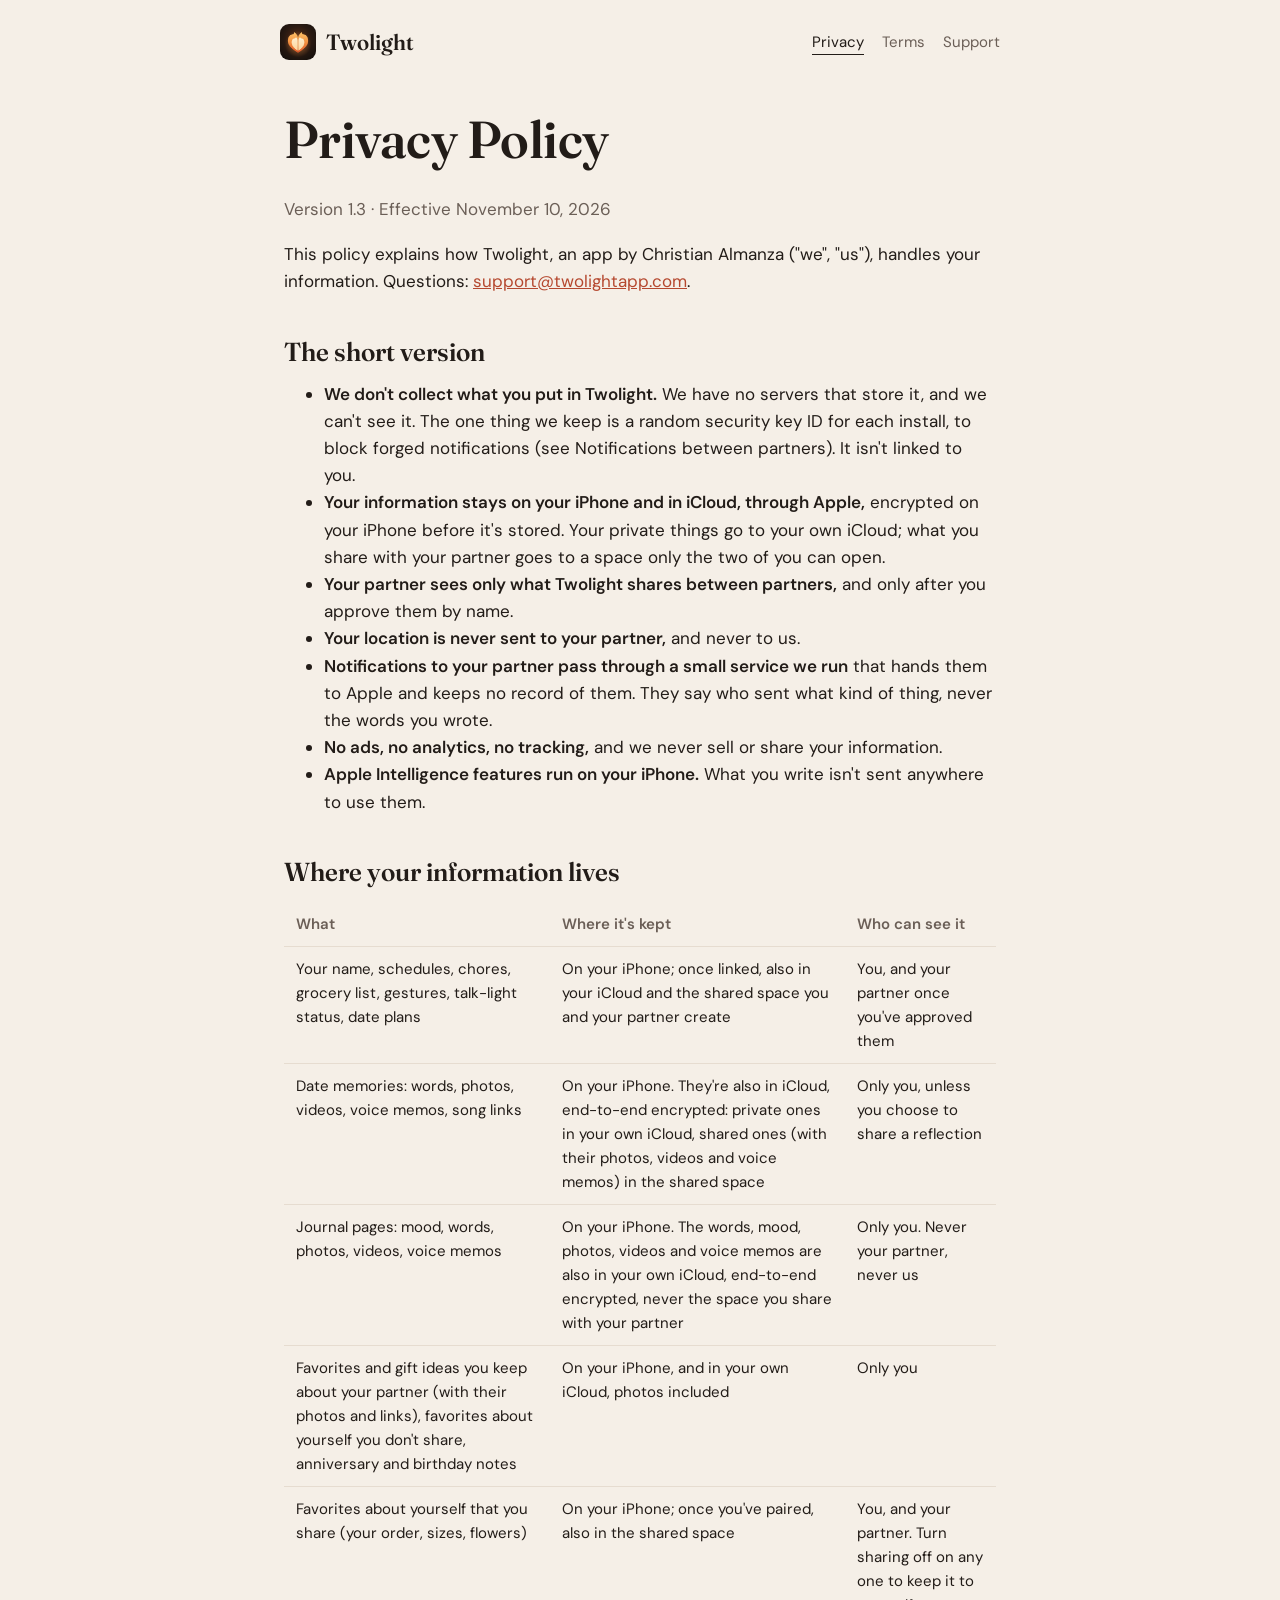
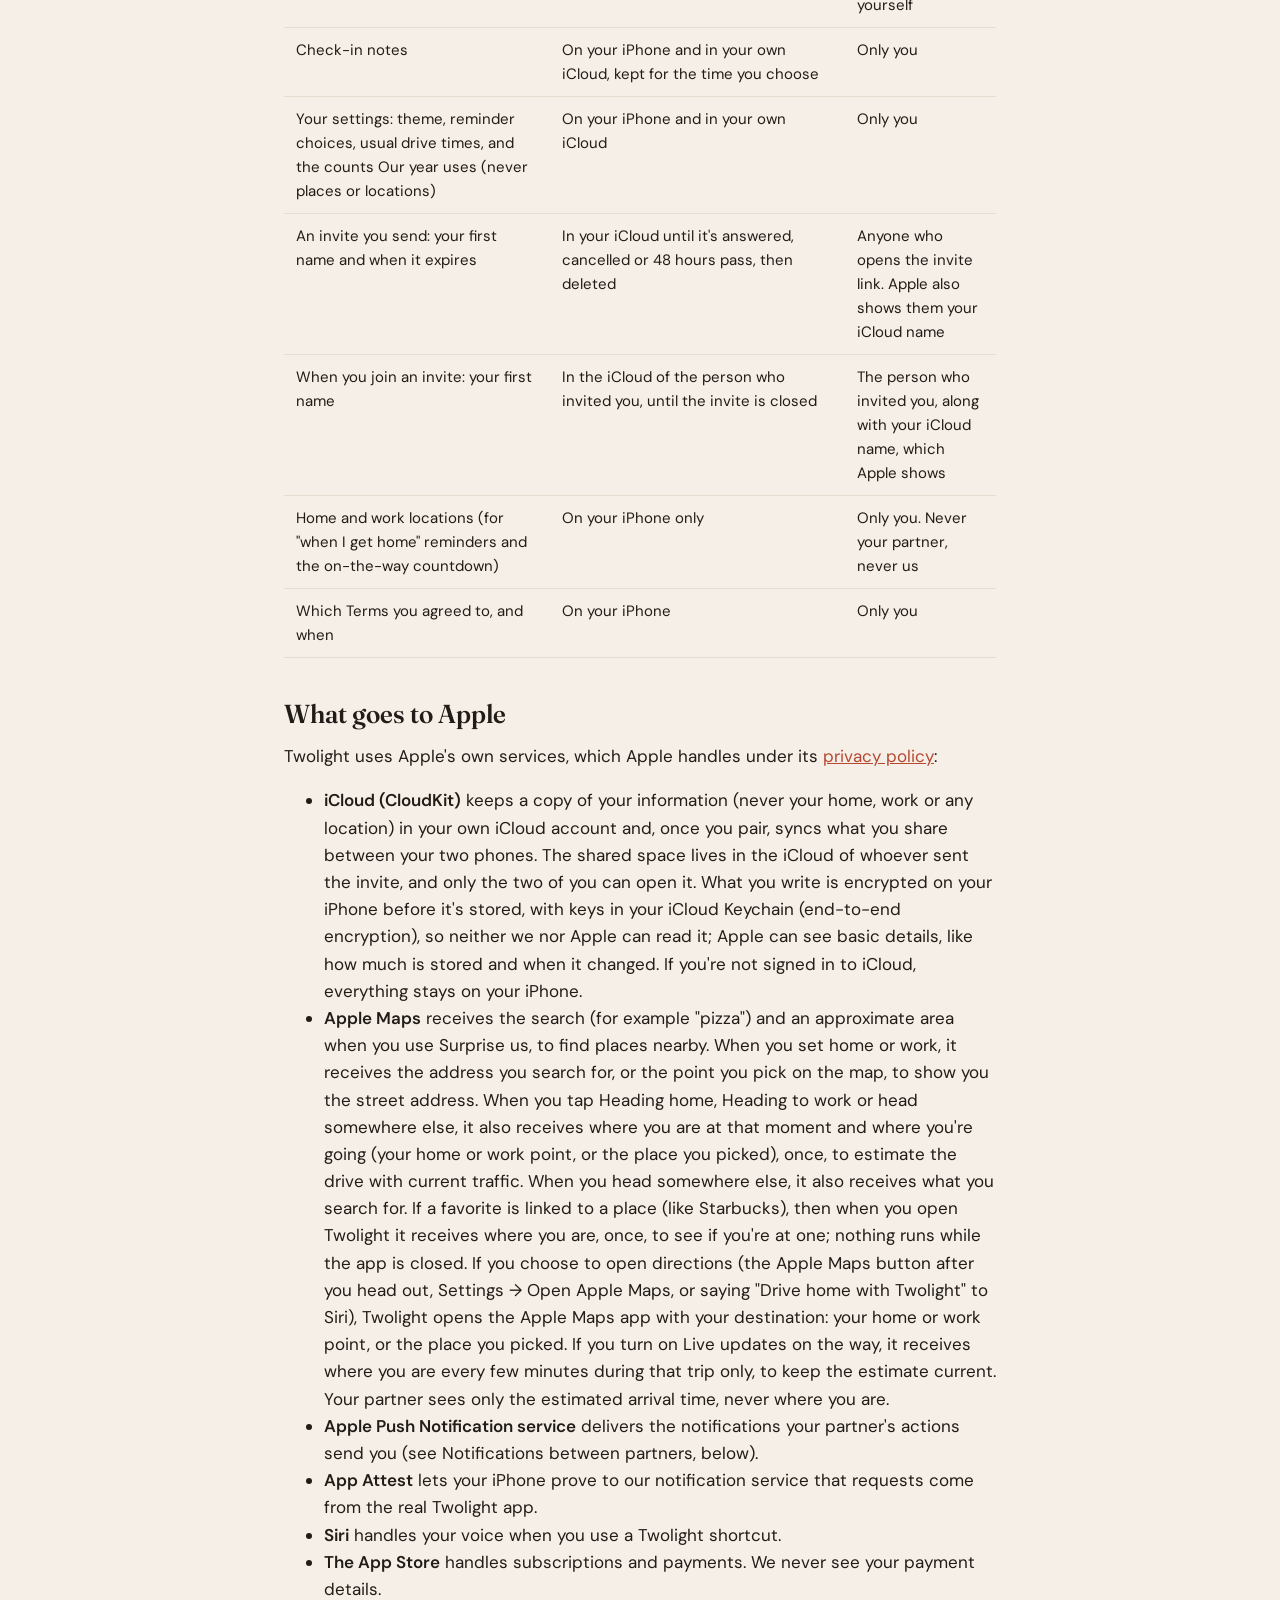
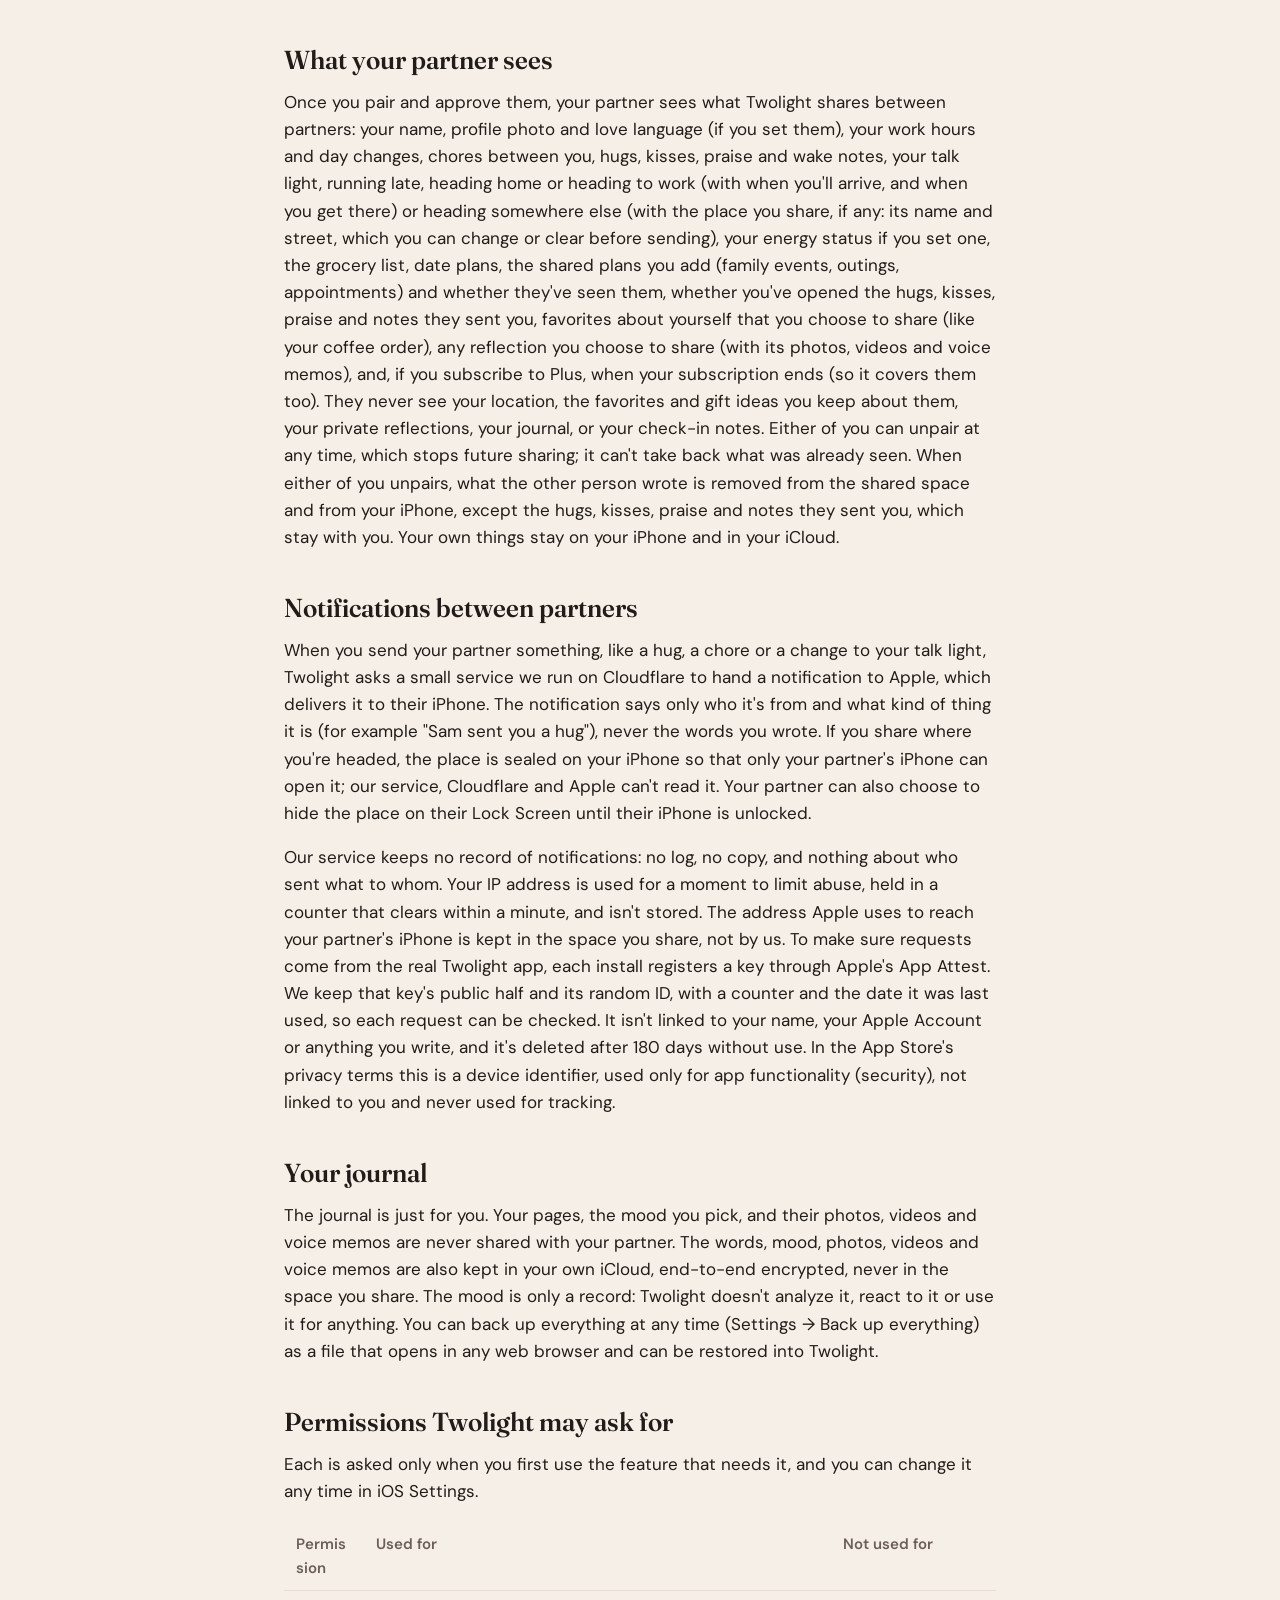
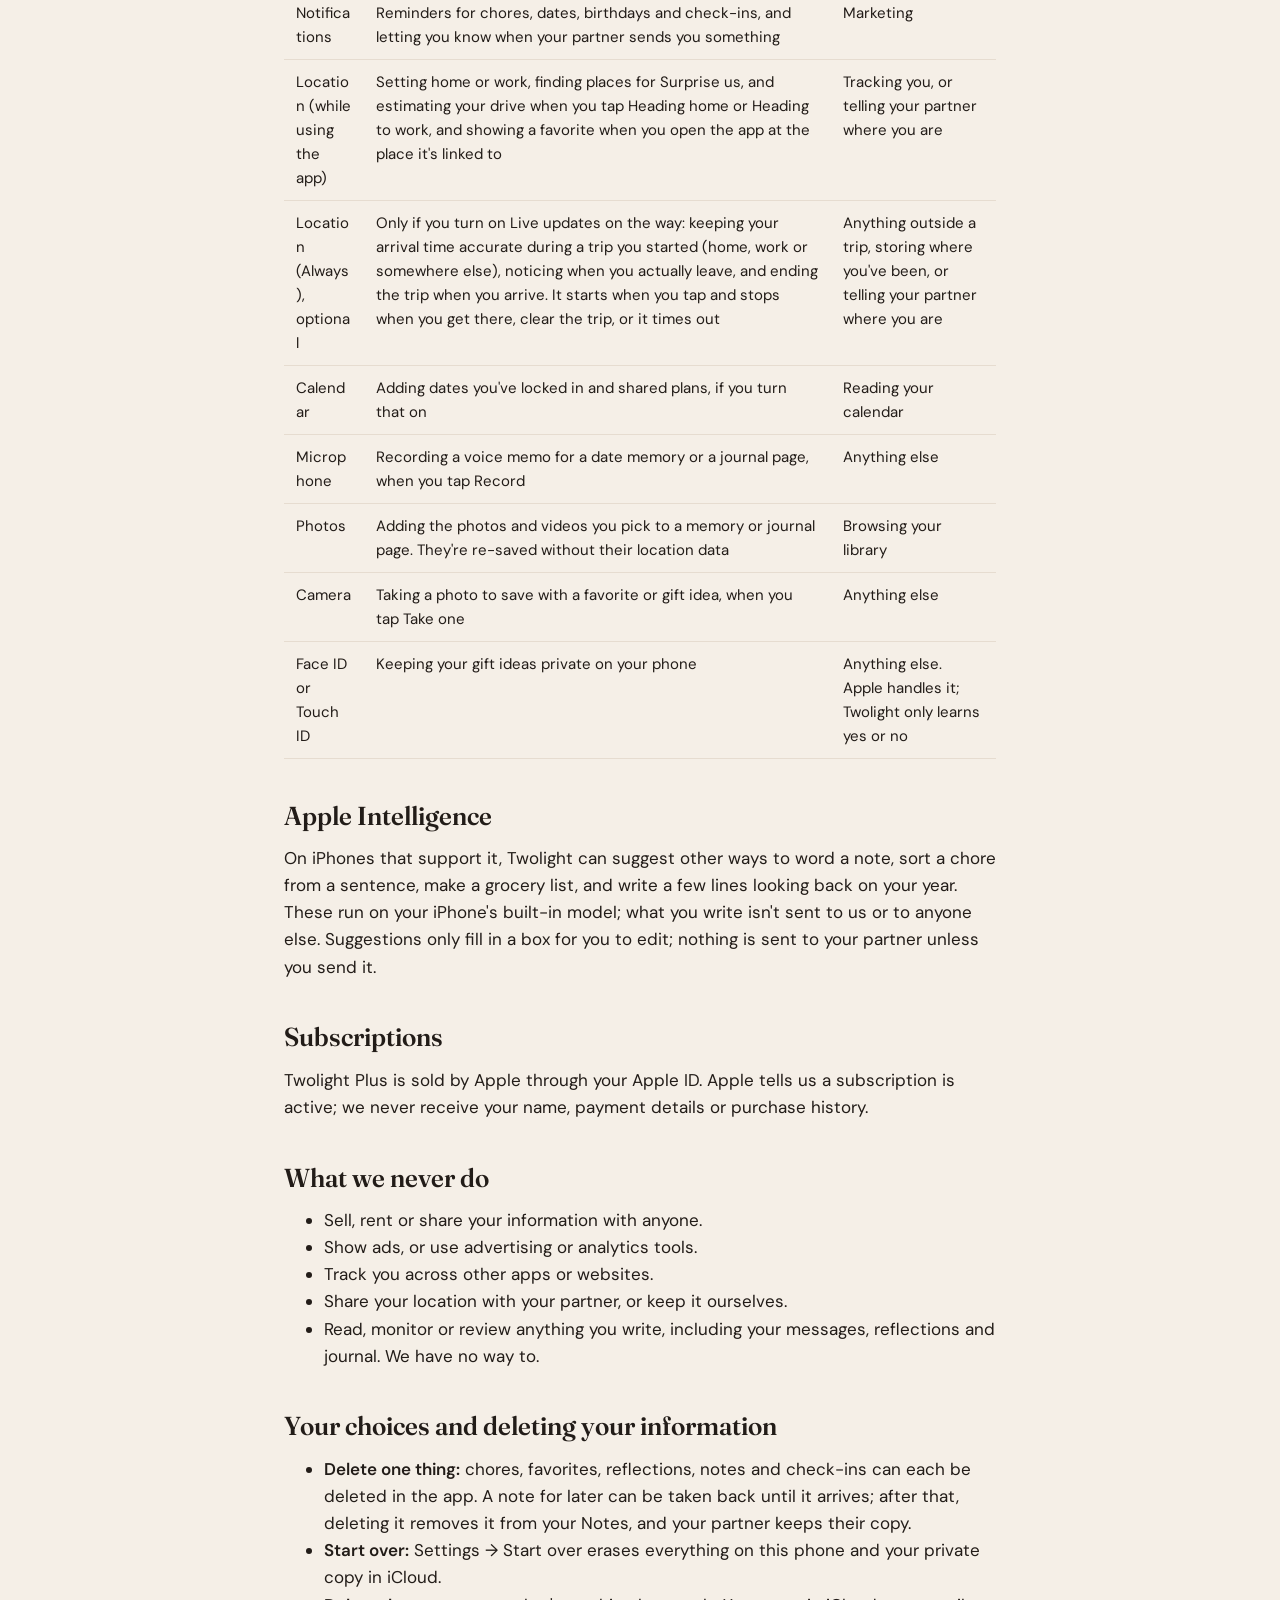
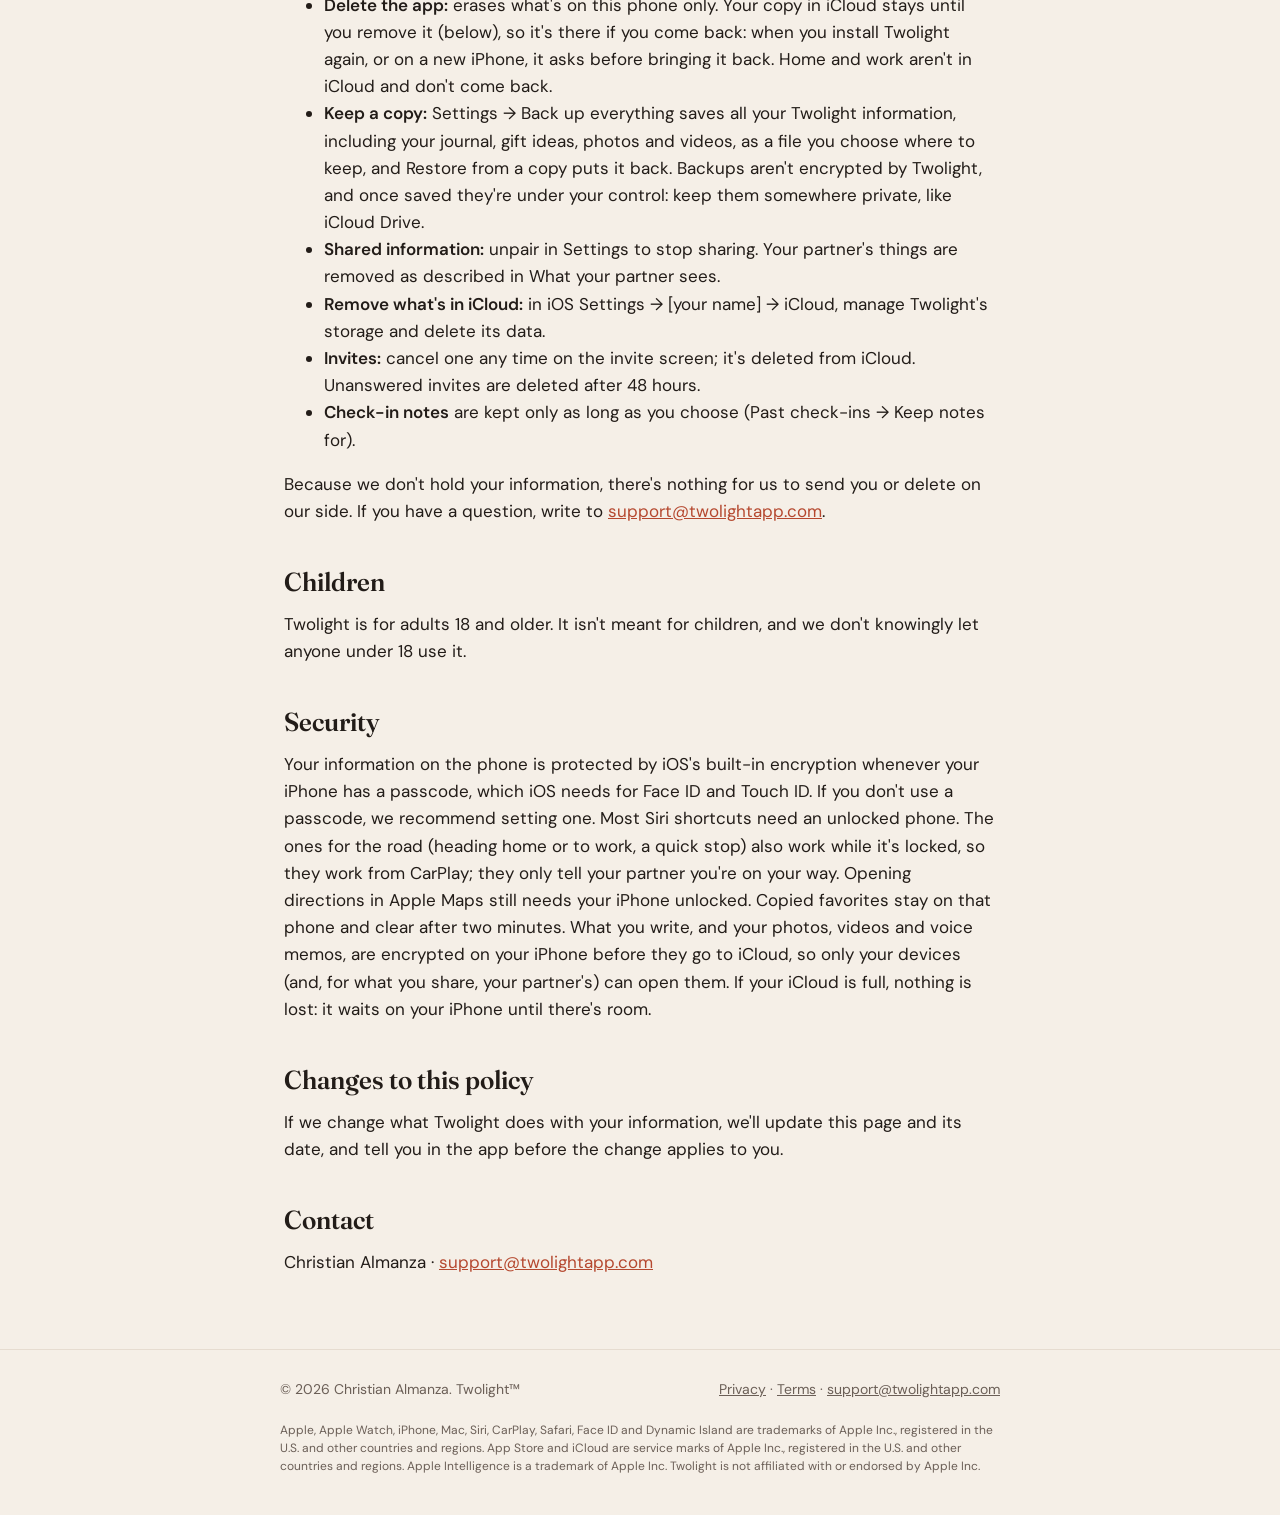
==== commit a41e3b8c: "Footer: Apple trademark credit line on every page Per Apple's Guidelines for Using Apple Trademarks " ====
--- a/privacy/index.html
+++ b/privacy/index.html
@@ -16,7 +16,7 @@
 
 <main id="main" class="wrap doc">
   <h1>Privacy Policy</h1>
-  <p class="muted">Version 1.4 · Effective November 2026</p>
+  <p class="muted">Version 1.3 · Effective November 10, 2026</p>
   <p>This policy explains how Twolight, an app by Christian Almanza ("we", "us"), handles your information. Questions: <a href="mailto:support@twolightapp.com">support@twolightapp.com</a>.</p>
 
   <h2>The short version</h2>
@@ -33,10 +33,10 @@
   <h2>Where your information lives</h2>
   <table>
     <tr><th>What</th><th>Where it's kept</th><th>Who can see it</th></tr>
-    <tr><td>Your name, schedules, chores, grocery list, gestures, flowers and love letters you send, talk-light status, date plans</td><td>On your iPhone; once linked, also in your iCloud and the shared space you and your partner create</td><td>You, and your partner once you've approved them</td></tr>
+    <tr><td>Your name, schedules, chores, grocery list, gestures, talk-light status, date plans</td><td>On your iPhone; once linked, also in your iCloud and the shared space you and your partner create</td><td>You, and your partner once you've approved them</td></tr>
     <tr><td>Date memories: words, photos, videos, voice memos, song links</td><td>On your iPhone. They're also in iCloud, end-to-end encrypted: private ones in your own iCloud, shared ones (with their photos, videos and voice memos) in the shared space</td><td>Only you, unless you choose to share a reflection</td></tr>
     <tr><td>Journal pages: mood, words, photos, videos, voice memos</td><td>On your iPhone. The words, mood, photos, videos and voice memos are also in your own iCloud, end-to-end encrypted, never the space you share with your partner</td><td>Only you. Never your partner, never us</td></tr>
-    <tr><td>Favorites and gift ideas you keep about your partner (with their photos and links), favorites about yourself you don't share, anniversary and birthday notes, your own countdowns and the plans you pin to count down to</td><td>On your iPhone, and in your own iCloud, photos included</td><td>Only you</td></tr>
+    <tr><td>Favorites and gift ideas you keep about your partner (with their photos and links), favorites about yourself you don't share, anniversary and birthday notes</td><td>On your iPhone, and in your own iCloud, photos included</td><td>Only you</td></tr>
     <tr><td>Favorites about yourself that you share (your order, sizes, flowers)</td><td>On your iPhone; once you've paired, also in the shared space</td><td>You, and your partner. Turn sharing off on any one to keep it to yourself</td></tr>
     <tr><td>Check-in notes</td><td>On your iPhone and in your own iCloud, kept for the time you choose</td><td>Only you</td></tr>
     <tr><td>Your settings: theme, reminder choices, usual drive times, and the counts Our year uses (never places or locations)</td><td>On your iPhone and in your own iCloud</td><td>Only you</td></tr>
@@ -58,7 +58,7 @@
   </ul>
 
   <h2>What your partner sees</h2>
-  <p>Once you pair and approve them, your partner sees what Twolight shares between partners: your name, profile photo and love language (if you set them), your work hours and day changes, chores between you, hugs, kisses, praise and wake notes, the flowers and love letters you send them (with their notes and words, and when a letter will arrive), your talk light, running late, heading home or heading to work (with when you'll arrive, and when you get there) or heading somewhere else (with the place you share, if any: its name and street, which you can change or clear before sending), your energy status if you set one, the grocery list, date plans, the shared plans you add (family events, outings, appointments) and whether they've seen them, whether you've opened the hugs, kisses, praise, notes, flowers and love letters they sent you, favorites about yourself that you choose to share (like your coffee order), any reflection you choose to share (with its photos, videos and voice memos), and, if you subscribe to Plus, when your subscription ends (so it covers them too). They never see your location, the favorites and gift ideas you keep about them, your private reflections, your journal, or your check-in notes. Either of you can unpair at any time, which stops future sharing; it can't take back what was already seen. When either of you unpairs, what the other person wrote is removed from the shared space and from your iPhone, except the hugs, kisses, praise, notes, flowers and love letters they sent you, which stay with you. Your own things stay on your iPhone and in your iCloud.</p>
+  <p>Once you pair and approve them, your partner sees what Twolight shares between partners: your name, profile photo and love language (if you set them), your work hours and day changes, chores between you, hugs, kisses, praise and wake notes, your talk light, running late, heading home or heading to work (with when you'll arrive, and when you get there) or heading somewhere else (with the place you share, if any: its name and street, which you can change or clear before sending), your energy status if you set one, the grocery list, date plans, the shared plans you add (family events, outings, appointments) and whether they've seen them, whether you've opened the hugs, kisses, praise and notes they sent you, favorites about yourself that you choose to share (like your coffee order), any reflection you choose to share (with its photos, videos and voice memos), and, if you subscribe to Plus, when your subscription ends (so it covers them too). They never see your location, the favorites and gift ideas you keep about them, your private reflections, your journal, or your check-in notes. Either of you can unpair at any time, which stops future sharing; it can't take back what was already seen. When either of you unpairs, what the other person wrote is removed from the shared space and from your iPhone, except the hugs, kisses, praise and notes they sent you, which stay with you. Your own things stay on your iPhone and in your iCloud.</p>
 
   <h2>Notifications between partners</h2>
   <p>When you send your partner something, like a hug, a chore or a change to your talk light, Twolight asks a small service we run on Cloudflare to hand a notification to Apple, which delivers it to their iPhone. The notification says only who it's from and what kind of thing it is (for example "Sam sent you a hug"), never the words you wrote. If you share where you're headed, the place is sealed on your iPhone so that only your partner's iPhone can open it; our service, Cloudflare and Apple can't read it. Your partner can also choose to hide the place on their Lock Screen until their iPhone is unlocked.</p>
@@ -74,17 +74,15 @@
     <tr><td>Notifications</td><td>Reminders for chores, dates, birthdays and check-ins, and letting you know when your partner sends you something</td><td>Marketing</td></tr>
     <tr><td>Location (while using the app)</td><td>Setting home or work, finding places for Surprise us, and estimating your drive when you tap Heading home or Heading to work, and showing a favorite when you open the app at the place it's linked to</td><td>Tracking you, or telling your partner where you are</td></tr>
     <tr><td>Location (Always), optional</td><td>Only if you turn on Live updates on the way: keeping your arrival time accurate during a trip you started (home, work or somewhere else), noticing when you actually leave, and ending the trip when you arrive. It starts when you tap and stops when you get there, clear the trip, or it times out</td><td>Anything outside a trip, storing where you've been, or telling your partner where you are</td></tr>
-    <tr><td>Calendar</td><td>Adding the dates and plans you choose, if you turn that on, and updating or removing them if they change</td><td>Reading your calendar</td></tr>
+    <tr><td>Calendar</td><td>Adding dates you've locked in and shared plans, if you turn that on</td><td>Reading your calendar</td></tr>
     <tr><td>Microphone</td><td>Recording a voice memo for a date memory or a journal page, when you tap Record</td><td>Anything else</td></tr>
-    <tr><td>Photos</td><td>Adding the photos and videos you pick to a memory or journal page. They're re-saved without their location data. And saving your Our year card to Photos, when you choose Save Image</td><td>Browsing your library</td></tr>
+    <tr><td>Photos</td><td>Adding the photos and videos you pick to a memory or journal page. They're re-saved without their location data</td><td>Browsing your library</td></tr>
     <tr><td>Camera</td><td>Taking a photo to save with a favorite or gift idea, when you tap Take one</td><td>Anything else</td></tr>
     <tr><td>Face ID or Touch ID</td><td>Keeping your gift ideas private on your phone</td><td>Anything else. Apple handles it; Twolight only learns yes or no</td></tr>
   </table>
 
   <h2>Apple Intelligence</h2>
   <p>On iPhones that support it, Twolight can suggest other ways to word a note, sort a chore from a sentence, make a grocery list, and write a few lines looking back on your year. These run on your iPhone's built-in model; what you write isn't sent to us or to anyone else. Suggestions only fill in a box for you to edit; nothing is sent to your partner unless you send it.</p>
-  <p>When you add a link to a gift idea or wish list item, Twolight can fill in the title, price and product picture for you. Your iPhone opens only the page you entered and the product picture that page points to, without cookies, and Apple Intelligence reads the page on your iPhone. The link, the page and the picture never go to us. The picture is saved like a photo you add yourself, so if you share the item, your partner sees it too, and you can remove or replace it. If the link comes from a shopping app's share button, it often carries the product's name and picture inside it; Twolight uses those, opens the shop page it points to only to check the price, and ignores that page if it shows a different product. On iPhones without Apple Intelligence, only a name and picture carried in the link itself are used; otherwise nothing is fetched and you type the title and price yourself.</p>
-  <p>When you share a link to Twolight from another app's share button, the share card only reads your partner's first name to label the choice. It can't see your gift ideas or wish list. The link waits on your iPhone, inside Twolight's own storage, until you next open Twolight, which then adds it and fills in the details as above.</p>
 
   <h2>Subscriptions</h2>
   <p>Twolight Plus is sold by Apple through your Apple ID. Apple tells us a subscription is active; we never receive your name, payment details or purchase history.</p>
@@ -127,6 +125,7 @@
 <footer><div class="wrap">
   <span>© 2026 Christian Almanza. Twolight™</span>
   <span><a href="/privacy/">Privacy</a> · <a href="/terms/">Terms</a> · <a href="mailto:support@twolightapp.com">support@twolightapp.com</a></span>
+  <p class="credit">Apple, Apple Watch, iPhone, Mac, Siri, CarPlay, Safari, Face ID and Dynamic Island are trademarks of Apple Inc., registered in the U.S. and other countries and regions. App Store and iCloud are service marks of Apple Inc., registered in the U.S. and other countries and regions. Apple Intelligence is a trademark of Apple Inc. Twolight is not affiliated with or endorsed by Apple Inc.</p>
 </div></footer>
 </body>
 </html>
--- a/style.css
+++ b/style.css
@@ -69,6 +69,8 @@
 footer { border-top: 1px solid var(--line); padding: 28px 0 40px; color: var(--muted); font-size: 14px; }
 footer .wrap { display: flex; justify-content: space-between; gap: 16px; flex-wrap: wrap; }
 footer a { color: var(--muted); }
+/* Apple trademark credit line (Apple's guidelines: list only the Apple marks the site uses; once per page footer). */
+footer .credit { flex-basis: 100%; margin: 4px 0 0; font-size: 12px; line-height: 1.5; color: var(--muted); max-width: 760px; }
 
 
 /* Website polish: shared readability and keyboard navigation. */
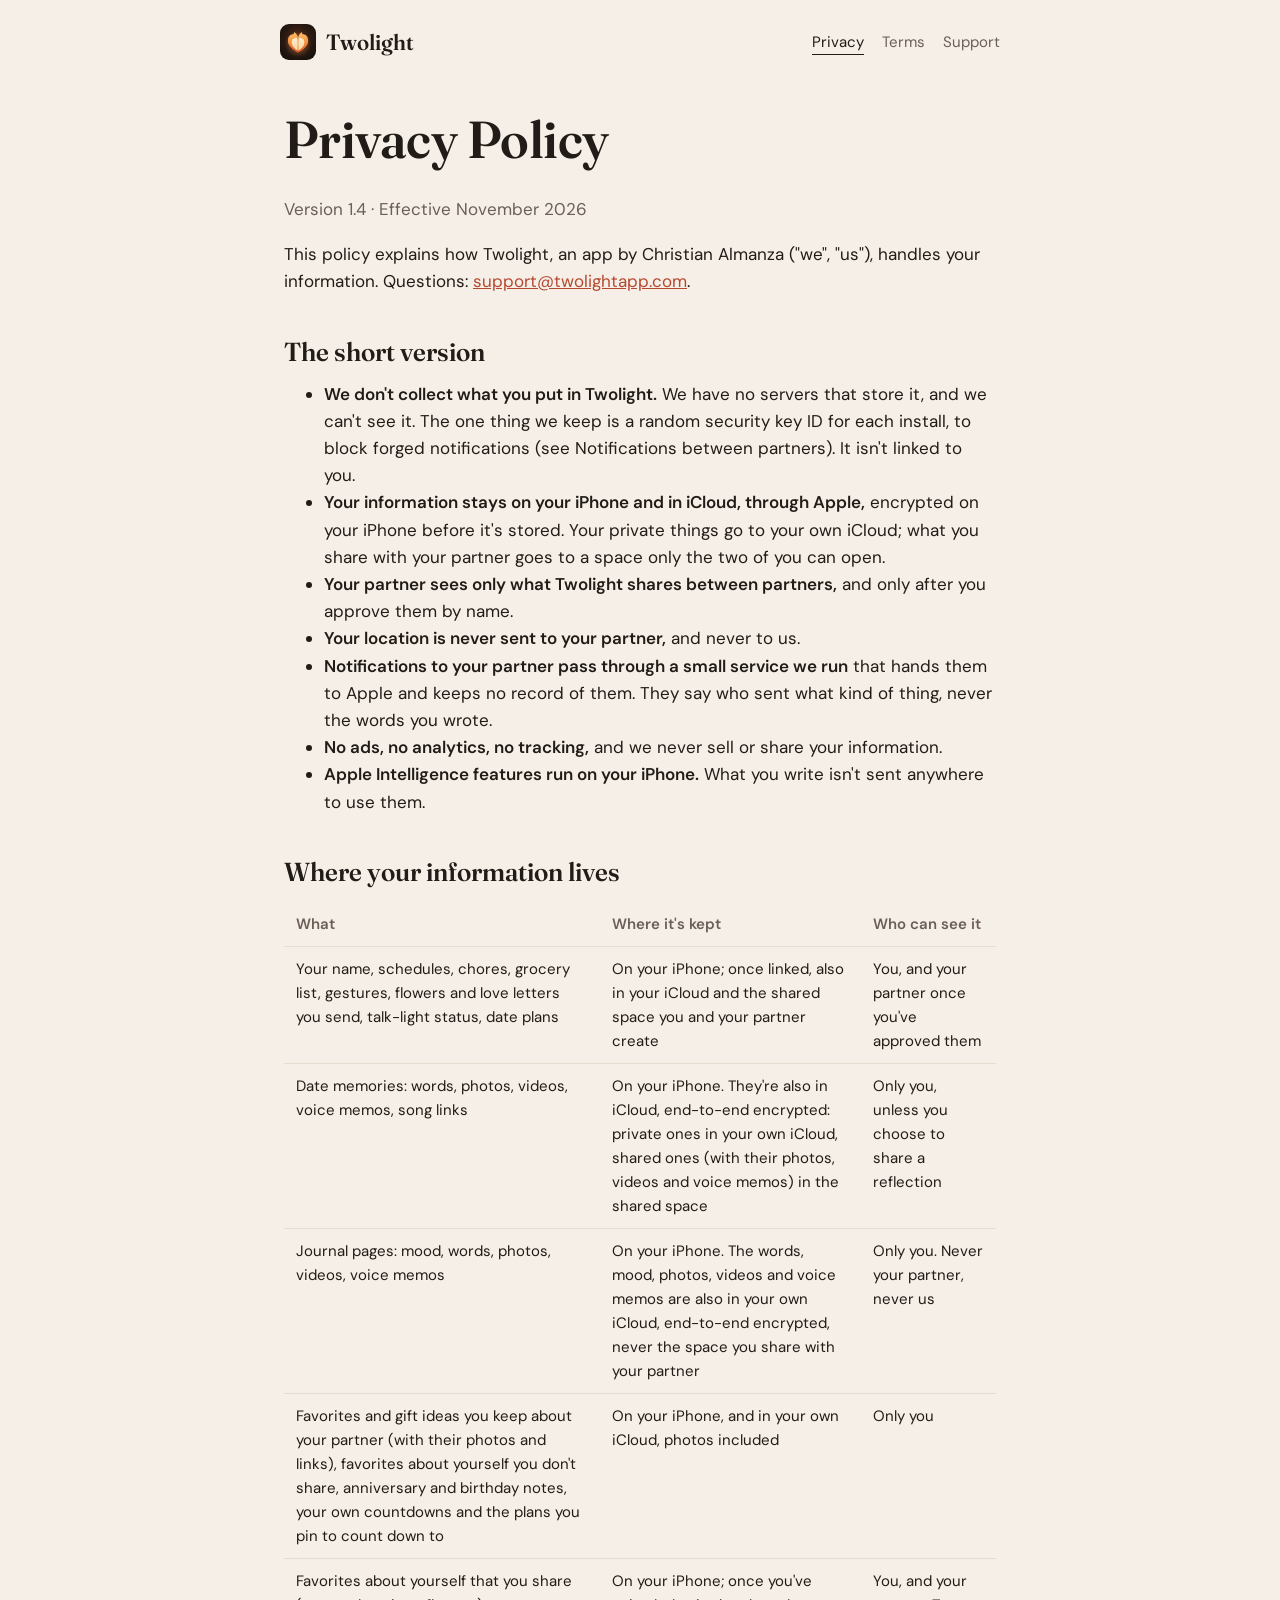
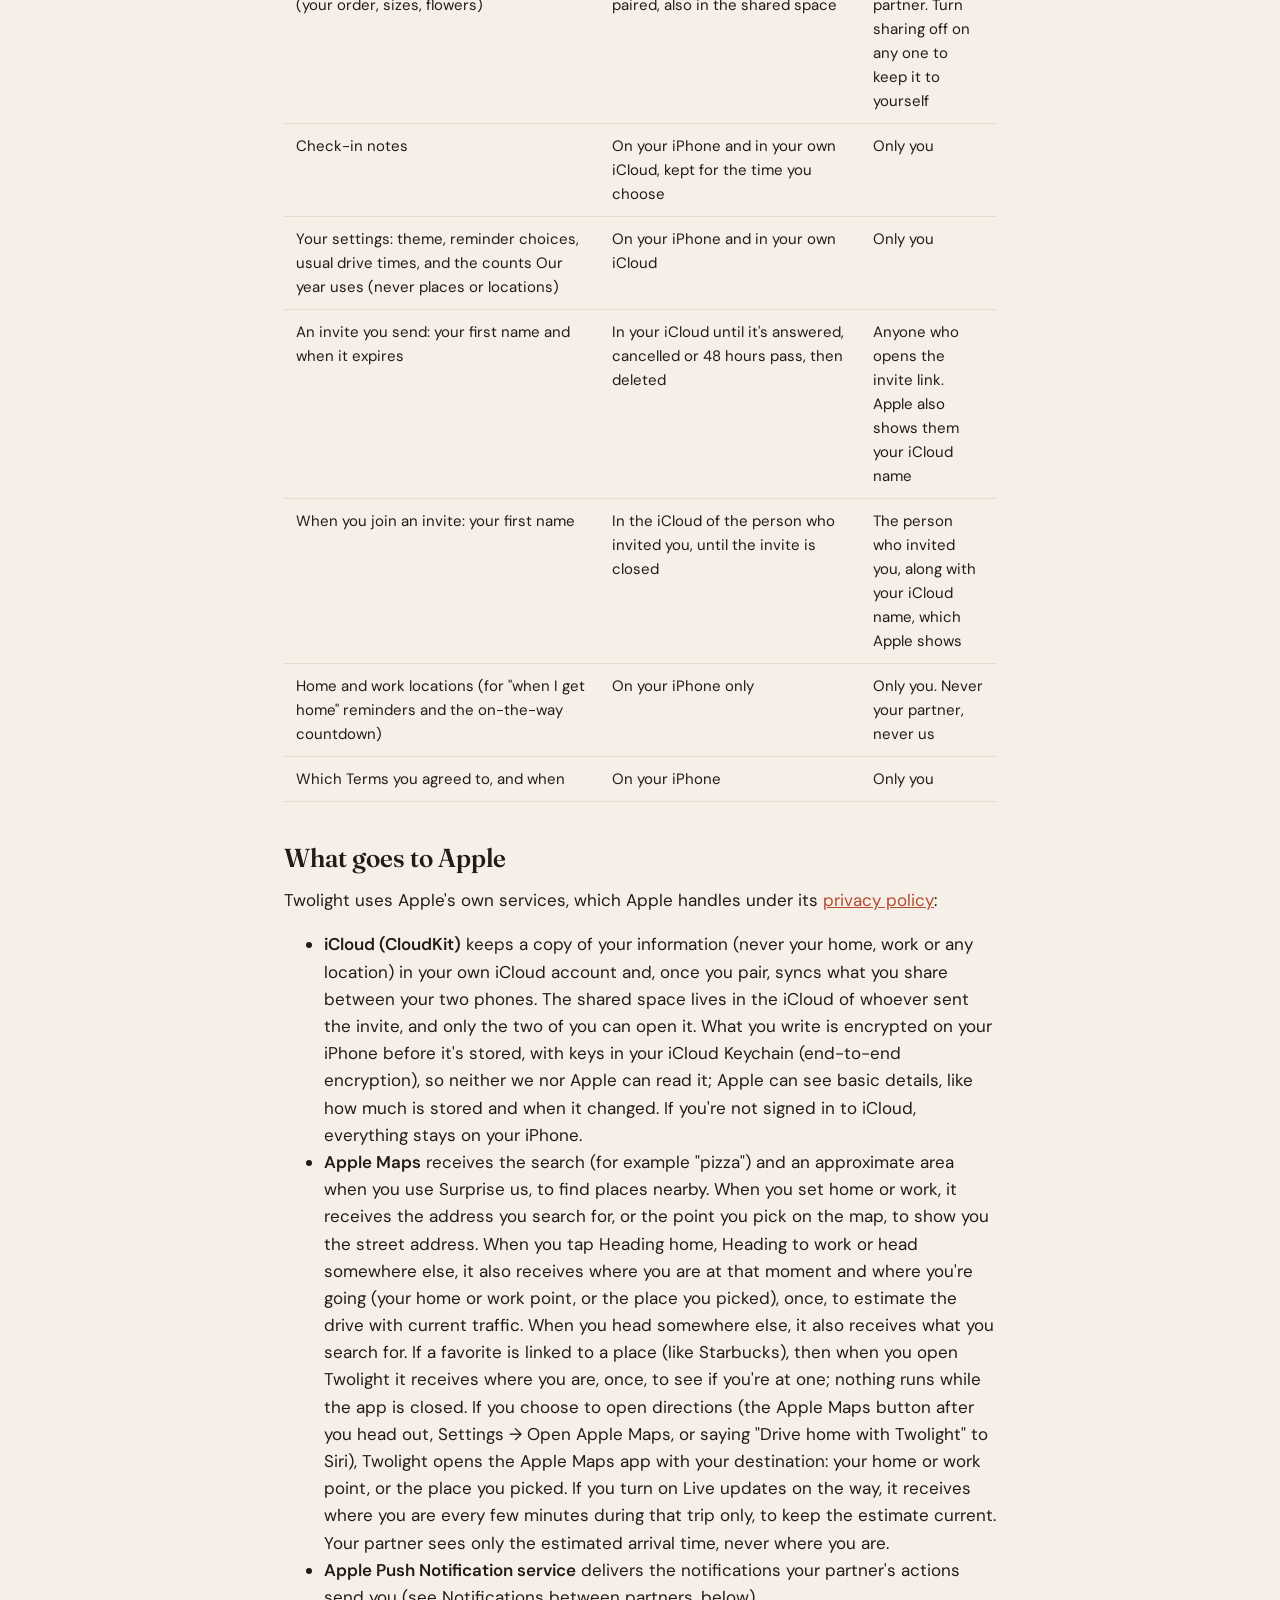
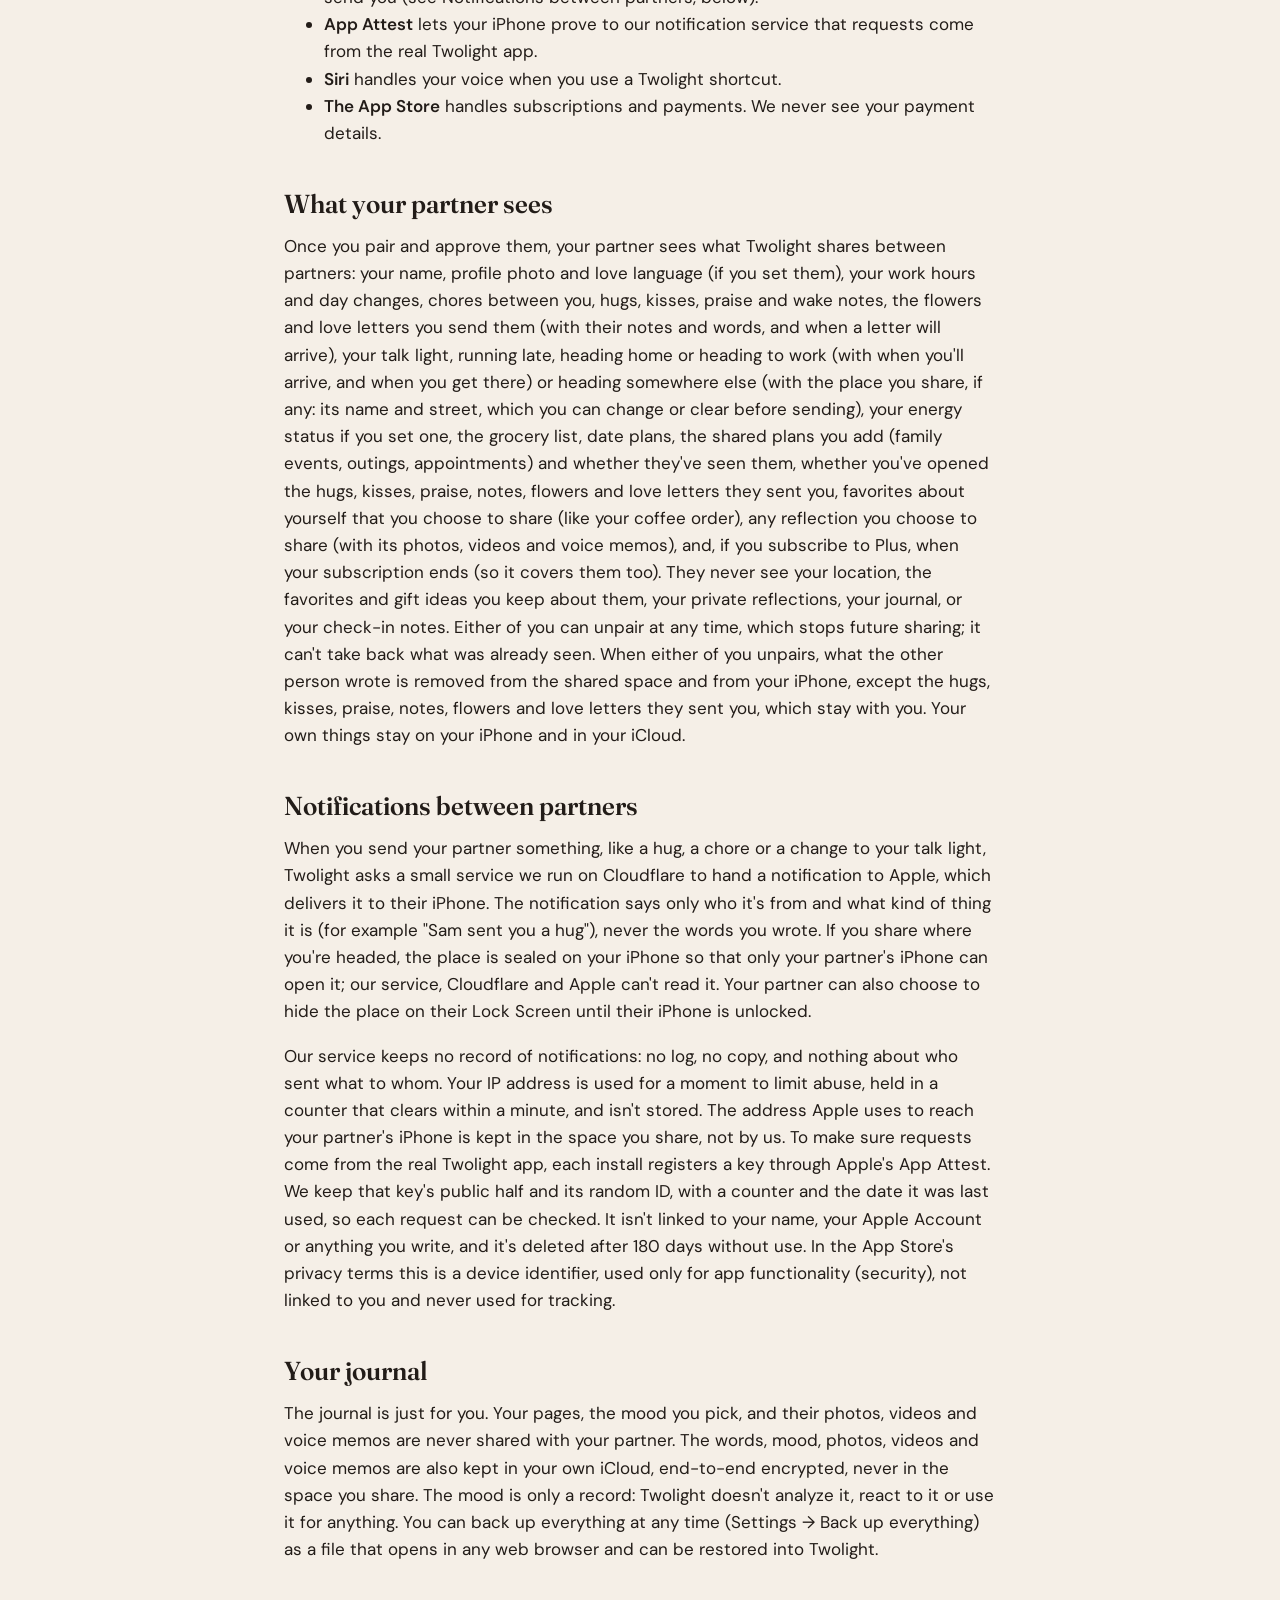
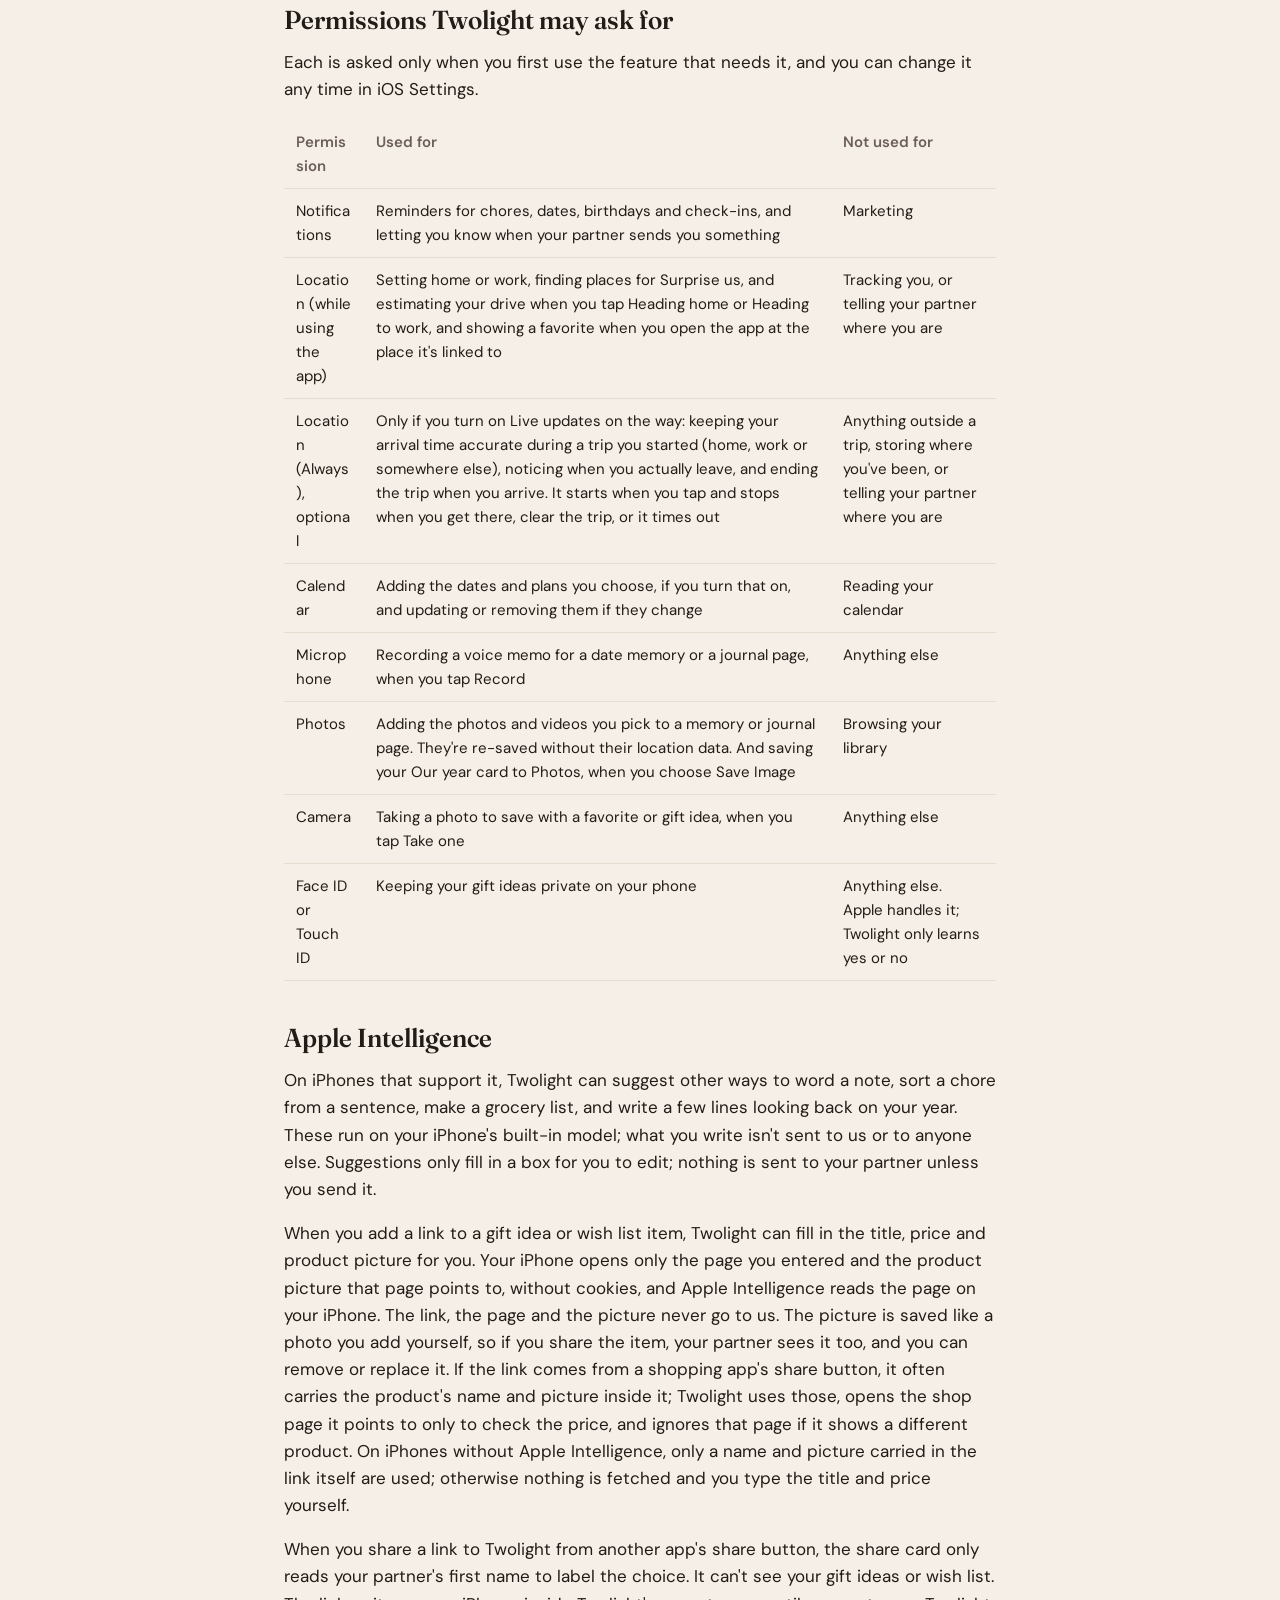
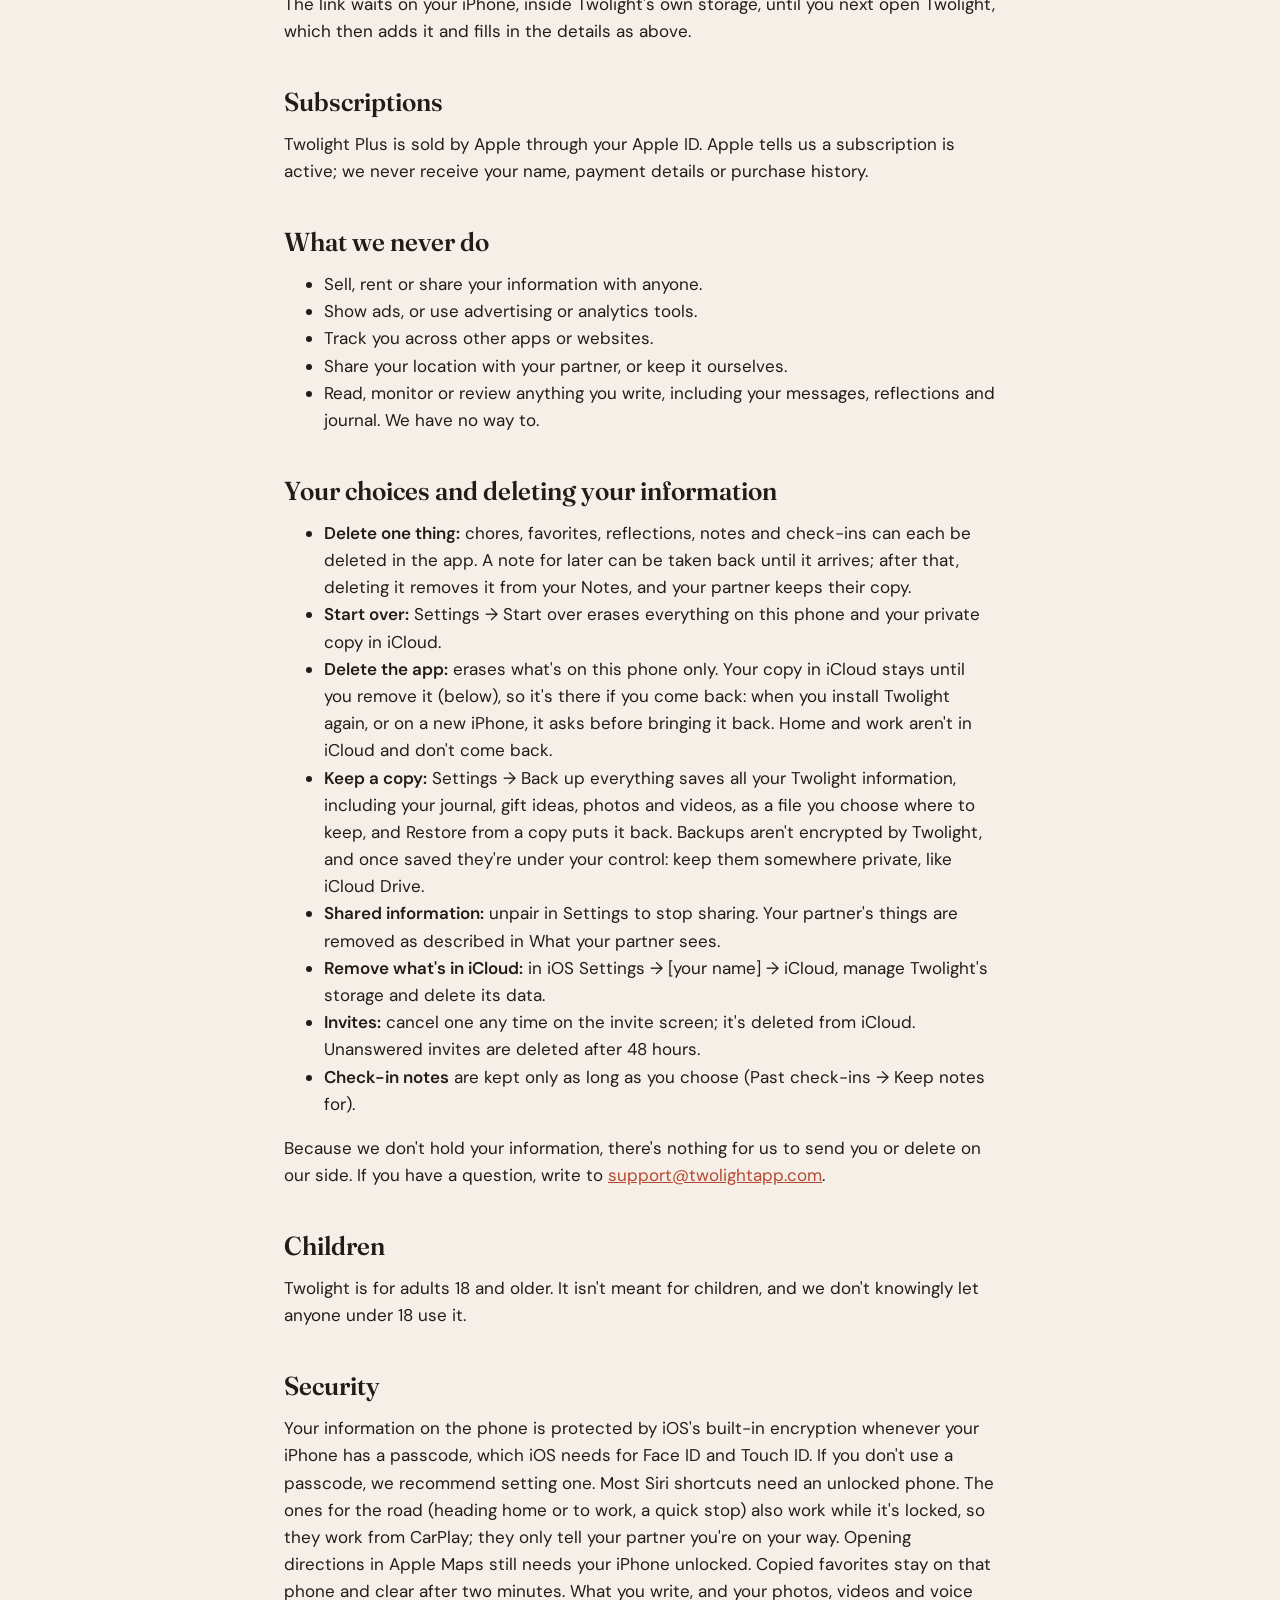
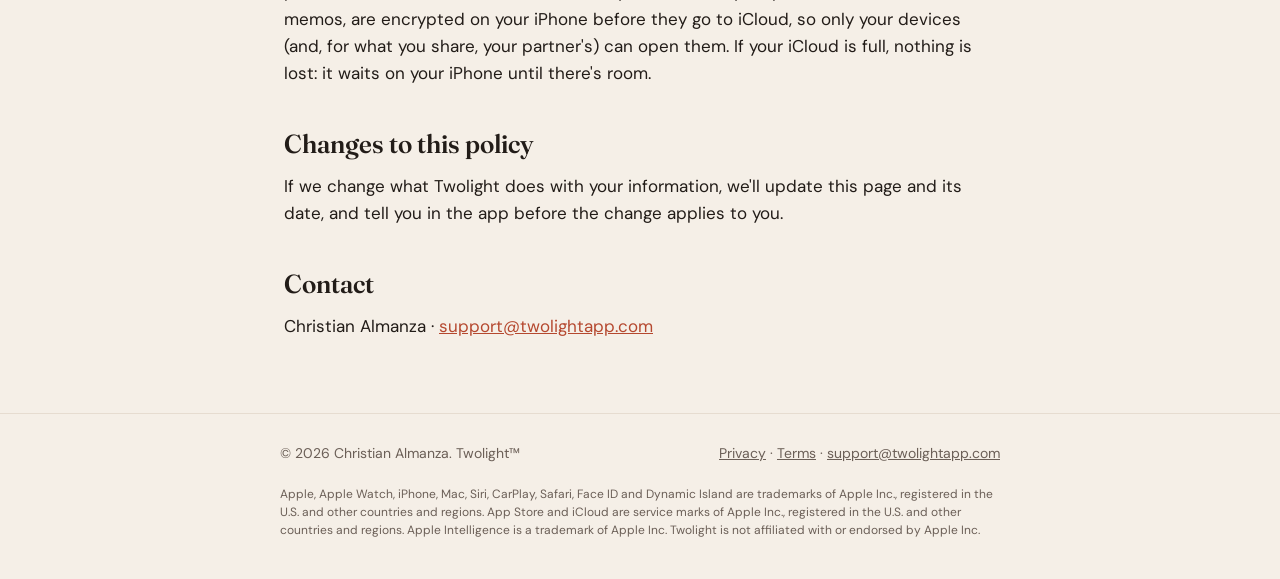
==== commit 127cd880: "Merge claude/app-1.1 (now with main's Apple trademark line) into claude/day-timeline Co-Authored-By:" ====
--- a/privacy/index.html
+++ b/privacy/index.html
@@ -16,7 +16,7 @@
 
 <main id="main" class="wrap doc">
   <h1>Privacy Policy</h1>
-  <p class="muted">Version 1.3 · Effective November 10, 2026</p>
+  <p class="muted">Version 1.4 · Effective November 2026</p>
   <p>This policy explains how Twolight, an app by Christian Almanza ("we", "us"), handles your information. Questions: <a href="mailto:support@twolightapp.com">support@twolightapp.com</a>.</p>
 
   <h2>The short version</h2>
@@ -33,10 +33,10 @@
   <h2>Where your information lives</h2>
   <table>
     <tr><th>What</th><th>Where it's kept</th><th>Who can see it</th></tr>
-    <tr><td>Your name, schedules, chores, grocery list, gestures, talk-light status, date plans</td><td>On your iPhone; once linked, also in your iCloud and the shared space you and your partner create</td><td>You, and your partner once you've approved them</td></tr>
+    <tr><td>Your name, schedules, chores, grocery list, gestures, flowers and love letters you send, talk-light status, date plans</td><td>On your iPhone; once linked, also in your iCloud and the shared space you and your partner create</td><td>You, and your partner once you've approved them</td></tr>
     <tr><td>Date memories: words, photos, videos, voice memos, song links</td><td>On your iPhone. They're also in iCloud, end-to-end encrypted: private ones in your own iCloud, shared ones (with their photos, videos and voice memos) in the shared space</td><td>Only you, unless you choose to share a reflection</td></tr>
     <tr><td>Journal pages: mood, words, photos, videos, voice memos</td><td>On your iPhone. The words, mood, photos, videos and voice memos are also in your own iCloud, end-to-end encrypted, never the space you share with your partner</td><td>Only you. Never your partner, never us</td></tr>
-    <tr><td>Favorites and gift ideas you keep about your partner (with their photos and links), favorites about yourself you don't share, anniversary and birthday notes</td><td>On your iPhone, and in your own iCloud, photos included</td><td>Only you</td></tr>
+    <tr><td>Favorites and gift ideas you keep about your partner (with their photos and links), favorites about yourself you don't share, anniversary and birthday notes, your own countdowns and the plans you pin to count down to</td><td>On your iPhone, and in your own iCloud, photos included</td><td>Only you</td></tr>
     <tr><td>Favorites about yourself that you share (your order, sizes, flowers)</td><td>On your iPhone; once you've paired, also in the shared space</td><td>You, and your partner. Turn sharing off on any one to keep it to yourself</td></tr>
     <tr><td>Check-in notes</td><td>On your iPhone and in your own iCloud, kept for the time you choose</td><td>Only you</td></tr>
     <tr><td>Your settings: theme, reminder choices, usual drive times, and the counts Our year uses (never places or locations)</td><td>On your iPhone and in your own iCloud</td><td>Only you</td></tr>
@@ -58,7 +58,7 @@
   </ul>
 
   <h2>What your partner sees</h2>
-  <p>Once you pair and approve them, your partner sees what Twolight shares between partners: your name, profile photo and love language (if you set them), your work hours and day changes, chores between you, hugs, kisses, praise and wake notes, your talk light, running late, heading home or heading to work (with when you'll arrive, and when you get there) or heading somewhere else (with the place you share, if any: its name and street, which you can change or clear before sending), your energy status if you set one, the grocery list, date plans, the shared plans you add (family events, outings, appointments) and whether they've seen them, whether you've opened the hugs, kisses, praise and notes they sent you, favorites about yourself that you choose to share (like your coffee order), any reflection you choose to share (with its photos, videos and voice memos), and, if you subscribe to Plus, when your subscription ends (so it covers them too). They never see your location, the favorites and gift ideas you keep about them, your private reflections, your journal, or your check-in notes. Either of you can unpair at any time, which stops future sharing; it can't take back what was already seen. When either of you unpairs, what the other person wrote is removed from the shared space and from your iPhone, except the hugs, kisses, praise and notes they sent you, which stay with you. Your own things stay on your iPhone and in your iCloud.</p>
+  <p>Once you pair and approve them, your partner sees what Twolight shares between partners: your name, profile photo and love language (if you set them), your work hours and day changes, chores between you, hugs, kisses, praise and wake notes, the flowers and love letters you send them (with their notes and words, and when a letter will arrive), your talk light, running late, heading home or heading to work (with when you'll arrive, and when you get there) or heading somewhere else (with the place you share, if any: its name and street, which you can change or clear before sending), your energy status if you set one, the grocery list, date plans, the shared plans you add (family events, outings, appointments) and whether they've seen them, whether you've opened the hugs, kisses, praise, notes, flowers and love letters they sent you, favorites about yourself that you choose to share (like your coffee order), any reflection you choose to share (with its photos, videos and voice memos), and, if you subscribe to Plus, when your subscription ends (so it covers them too). They never see your location, the favorites and gift ideas you keep about them, your private reflections, your journal, or your check-in notes. Either of you can unpair at any time, which stops future sharing; it can't take back what was already seen. When either of you unpairs, what the other person wrote is removed from the shared space and from your iPhone, except the hugs, kisses, praise, notes, flowers and love letters they sent you, which stay with you. Your own things stay on your iPhone and in your iCloud.</p>
 
   <h2>Notifications between partners</h2>
   <p>When you send your partner something, like a hug, a chore or a change to your talk light, Twolight asks a small service we run on Cloudflare to hand a notification to Apple, which delivers it to their iPhone. The notification says only who it's from and what kind of thing it is (for example "Sam sent you a hug"), never the words you wrote. If you share where you're headed, the place is sealed on your iPhone so that only your partner's iPhone can open it; our service, Cloudflare and Apple can't read it. Your partner can also choose to hide the place on their Lock Screen until their iPhone is unlocked.</p>
@@ -74,15 +74,17 @@
     <tr><td>Notifications</td><td>Reminders for chores, dates, birthdays and check-ins, and letting you know when your partner sends you something</td><td>Marketing</td></tr>
     <tr><td>Location (while using the app)</td><td>Setting home or work, finding places for Surprise us, and estimating your drive when you tap Heading home or Heading to work, and showing a favorite when you open the app at the place it's linked to</td><td>Tracking you, or telling your partner where you are</td></tr>
     <tr><td>Location (Always), optional</td><td>Only if you turn on Live updates on the way: keeping your arrival time accurate during a trip you started (home, work or somewhere else), noticing when you actually leave, and ending the trip when you arrive. It starts when you tap and stops when you get there, clear the trip, or it times out</td><td>Anything outside a trip, storing where you've been, or telling your partner where you are</td></tr>
-    <tr><td>Calendar</td><td>Adding dates you've locked in and shared plans, if you turn that on</td><td>Reading your calendar</td></tr>
+    <tr><td>Calendar</td><td>Adding the dates and plans you choose, if you turn that on, and updating or removing them if they change</td><td>Reading your calendar</td></tr>
     <tr><td>Microphone</td><td>Recording a voice memo for a date memory or a journal page, when you tap Record</td><td>Anything else</td></tr>
-    <tr><td>Photos</td><td>Adding the photos and videos you pick to a memory or journal page. They're re-saved without their location data</td><td>Browsing your library</td></tr>
+    <tr><td>Photos</td><td>Adding the photos and videos you pick to a memory or journal page. They're re-saved without their location data. And saving your Our year card to Photos, when you choose Save Image</td><td>Browsing your library</td></tr>
     <tr><td>Camera</td><td>Taking a photo to save with a favorite or gift idea, when you tap Take one</td><td>Anything else</td></tr>
     <tr><td>Face ID or Touch ID</td><td>Keeping your gift ideas private on your phone</td><td>Anything else. Apple handles it; Twolight only learns yes or no</td></tr>
   </table>
 
   <h2>Apple Intelligence</h2>
   <p>On iPhones that support it, Twolight can suggest other ways to word a note, sort a chore from a sentence, make a grocery list, and write a few lines looking back on your year. These run on your iPhone's built-in model; what you write isn't sent to us or to anyone else. Suggestions only fill in a box for you to edit; nothing is sent to your partner unless you send it.</p>
+  <p>When you add a link to a gift idea or wish list item, Twolight can fill in the title, price and product picture for you. Your iPhone opens only the page you entered and the product picture that page points to, without cookies, and Apple Intelligence reads the page on your iPhone. The link, the page and the picture never go to us. The picture is saved like a photo you add yourself, so if you share the item, your partner sees it too, and you can remove or replace it. If the link comes from a shopping app's share button, it often carries the product's name and picture inside it; Twolight uses those, opens the shop page it points to only to check the price, and ignores that page if it shows a different product. On iPhones without Apple Intelligence, only a name and picture carried in the link itself are used; otherwise nothing is fetched and you type the title and price yourself.</p>
+  <p>When you share a link to Twolight from another app's share button, the share card only reads your partner's first name to label the choice. It can't see your gift ideas or wish list. The link waits on your iPhone, inside Twolight's own storage, until you next open Twolight, which then adds it and fills in the details as above.</p>
 
   <h2>Subscriptions</h2>
   <p>Twolight Plus is sold by Apple through your Apple ID. Apple tells us a subscription is active; we never receive your name, payment details or purchase history.</p>
--- a/style.css
+++ b/style.css
@@ -45,18 +45,8 @@
 
 /* Home */
 .hero { padding: 48px 0 24px; text-align: center; }
-.hero img.icon { width: 104px; height: 104px; border-radius: 24px; box-shadow: 0 10px 30px rgba(0,0,0,.15); margin-bottom: 24px; }
 .hero .lede { margin: 0 auto 28px; }
-.pill { display: inline-block; padding: 12px 22px; border-radius: 999px; background: var(--ink); color: var(--bg);
-  font-weight: 600; text-decoration: none; }
-.grid { display: grid; grid-template-columns: repeat(auto-fit, minmax(220px, 1fr)); gap: 14px; margin: 28px 0; }
-.card { background: var(--card); border: 1px solid var(--line); border-radius: 18px; padding: 20px; }
-.card h3 { margin-top: 0; }
-.card p { margin: 0; color: var(--muted); font-size: 15.5px; }
-.dot { display: inline-block; width: 10px; height: 10px; border-radius: 50%; background: var(--accent); margin-right: 8px; }
-.dot.p { background: var(--partner); }
 .price { display: flex; gap: 14px; flex-wrap: wrap; }
-.price .card { flex: 1 1 200px; }
 .price strong { font: 600 28px "Fraunces", Georgia, serif; display: block; }
 
 /* Legal pages */
@@ -485,3 +475,507 @@
 /* A last bit of warm light under the closing line and the 404, echoing the hero. */
 .closing, .not-found { position: relative; isolation: isolate; }
 .closing::before, .not-found::before { content: ""; position: absolute; inset: 0; z-index: -1; pointer-events: none; background: radial-gradient(ellipse 36% 62% at 34% 55%, #e8a68138, transparent), radial-gradient(ellipse 32% 56% at 68% 50%, #8abbb426, transparent); }
+
+/* A day with Twolight (launch 1.1): a timeline of moments, each a small problem and the screen that helps.
+   Desktop: phones swing through 3D as they pass, tied to scroll; pointer tilt on hover.
+   Phones: a swipeable row with a light coverflow turn. Reduced motion: still and flat. */
+.day { padding-block: 80px 24px; }
+.day-line { list-style: none; margin: 0; padding: 0; position: relative; }
+.day-line::before { content: ""; position: absolute; left: 7px; top: 12px; bottom: 12px; width: 1px; background: var(--line); }
+.moment { position: relative; display: grid; grid-template-columns: 1fr minmax(240px, 300px); align-items: center; gap: 56px;
+  padding: 0 0 72px 44px; }
+.moment:nth-child(even) { grid-template-columns: minmax(240px, 300px) 1fr; }
+.moment:nth-child(even) .moment-copy { order: 2; }
+.moment::before { content: ""; position: absolute; left: 1px; top: 6px; width: 13px; height: 13px; border-radius: 50%;
+  background: var(--bg); border: 2px solid var(--accent); box-sizing: border-box; }
+.moment-time { margin: 0 0 14px; font-size: 13px; font-weight: 600; letter-spacing: .12em; text-transform: uppercase; color: var(--accent); }
+.moment-problem { font: 600 clamp(19px, 2vw, 22px)/1.35 "Fraunces", Georgia, serif; color: var(--muted); margin: 0 0 8px; letter-spacing: -.01em; }
+.moment h3 { margin: 0 0 14px; }
+.moment-copy > p:not(.moment-time):not(.moment-problem) { color: var(--muted); max-width: 30em; }
+.moment-shot { margin: 0; perspective: 1100px; display: flex; justify-content: center; }
+.tilt { width: min(100%, 268px); transform: rotateX(var(--ty, 0deg)) rotateY(var(--tx, 0deg)); transition: transform .5s cubic-bezier(.22, 1, .36, 1);
+  transform-style: preserve-3d; will-change: transform; }
+.phone { width: 100%; aspect-ratio: 560 / 1217; border-radius: 42px; padding: 9px; background: #1c1b1f;
+  box-shadow: 0 1px 0 #ffffff22 inset, 0 30px 60px -18px #2a150c55, 0 12px 24px -12px #0006; transform-style: preserve-3d; }
+.phone img { display: block; width: 100%; height: 100%; border-radius: 33px; object-fit: cover; }
+.moment .badge { margin-top: 4px; }
+
+@media (prefers-reduced-motion: no-preference) {
+ @supports (animation-timeline: view()) {
+  .day-line::after { content: ""; position: absolute; left: 7px; top: 12px; bottom: 12px; width: 1px; background: var(--accent);
+    transform-origin: top; animation: day-fill linear both; animation-timeline: view(); animation-range: cover 10% cover 90%; }
+  @keyframes day-fill { from { transform: scaleY(0); } to { transform: scaleY(1); } }
+  .moment { --dir: 1; }
+  .moment:nth-child(even) { --dir: -1; }
+  .moment .phone { animation: phone-pass linear both; animation-timeline: view(); animation-range: cover 0% cover 100%; }
+  @keyframes phone-pass {
+   0%   { transform: translateY(70px) translateZ(-140px) rotateY(calc(var(--dir) * -32deg)) rotateX(14deg); opacity: .25; }
+   38%, 58% { transform: translateY(0) translateZ(0) rotateY(calc(var(--dir) * -7deg)) rotateX(3deg); opacity: 1; }
+   100% { transform: translateY(-60px) translateZ(-120px) rotateY(calc(var(--dir) * 22deg)) rotateX(-10deg); opacity: .35; }
+  }
+  .moment-copy { animation: copy-in linear both; animation-timeline: view(); animation-range: entry 15% cover 40%; }
+  @keyframes copy-in { from { opacity: 0; transform: translateY(26px); } to { opacity: 1; transform: none; } }
+  .moment::before { animation: dot-on linear both; animation-timeline: view(); animation-range: entry 40% cover 42%; }
+  @keyframes dot-on { to { background: var(--accent); box-shadow: 0 0 0 6px color-mix(in srgb, var(--accent) 18%, transparent); } }
+ }
+}
+
+@media (max-width: 899px) {
+ .day { padding-block: 56px 8px; }
+ .day-line { display: flex; align-items: flex-start; gap: 14px; overflow-x: auto; scroll-snap-type: x mandatory; overscroll-behavior-x: contain;
+   margin-inline: -24px; padding: 8px 24px 20px; scroll-padding-inline: 24px; scrollbar-width: none; }
+ .day-line::-webkit-scrollbar { display: none; }
+ .day-line::before, .day-line::after { display: none; }
+ .moment, .moment:nth-child(even) { flex: 0 0 84%; scroll-snap-align: start; display: flex; flex-direction: column-reverse; gap: 22px;
+   padding: 22px 20px 24px; background: var(--card); border: 1px solid var(--line); border-radius: 24px; }
+ .moment:nth-child(even) .moment-copy { order: 0; }
+ .moment::before { display: none; }
+ .tilt { width: 200px; }
+ .phone { border-radius: 34px; padding: 7px; }
+ .phone img { border-radius: 27px; }
+ .moment-copy > p:not(.moment-time):not(.moment-problem) { font-size: 16px; }
+ @media (prefers-reduced-motion: no-preference) {
+  @supports (animation-timeline: view()) {
+   .moment .phone { animation: phone-flow linear both; animation-timeline: view(inline); animation-range: cover 0% cover 100%; }
+   @keyframes phone-flow {
+    0%   { transform: rotateY(28deg) translateZ(-60px); }
+    50%  { transform: rotateY(0) translateZ(0); }
+    100% { transform: rotateY(-28deg) translateZ(-60px); }
+   }
+   .moment-copy { animation: none; }
+  }
+ }
+}
+
+/* ---------- A day with Twolight, v2: a 3D path you travel along (desktop, motion allowed, JS on) ----------
+   app.js adds .day-3d; without it (phones, Reduce Motion, no JS) the section stays the plain timeline above.
+   The camera follows a curving road of path lights; each moment waits at its own bend. Sky goes
+   morning -> noon -> dusk -> night with the day. transform and opacity only. */
+.day-3d { position: relative; max-width: none; padding: 0; }
+.day-3d .section-heading { max-width: 1140px; margin: 0 auto; padding: 80px 32px 0; }
+.day-3d .day-runway { position: relative; }
+.day-3d .day-stage { position: sticky; top: 0; height: 100vh; overflow: hidden; perspective: 1100px; perspective-origin: 50% 42%; }
+.day-3d .day-sky { position: absolute; inset: 0; pointer-events: none; }
+.day-3d .day-sky i { position: absolute; inset: 0; opacity: 0; }
+.day-3d .sky-morning { background: radial-gradient(120% 90% at 70% 100%, #b8667a 0%, #4a3656 40%, #231e33 75%, #1a1826 100%); opacity: 1; }
+.day-3d .sky-noon { background: radial-gradient(120% 90% at 50% 0%, #4c3d63 0%, #2c2540 50%, #1c1a28 100%); }
+.day-3d .sky-dusk { background: radial-gradient(120% 90% at 50% 100%, #f0a07a 0%, #a8526a 38%, #3a2a48 75%, #221d33 100%); }
+.day-3d .sky-night { background: radial-gradient(120% 90% at 50% 0%, #2b2f48 0%, #15171c 60%); }
+.day-3d .day-world { position: absolute; left: 50%; top: 50%; width: 0; height: 0; transform-style: preserve-3d; will-change: transform; }
+.day-3d .day-line { position: static; display: block; transform-style: preserve-3d; }
+.day-3d .day-line::before, .day-3d .day-line::after { display: none; }
+.day-3d .moment, .day-3d .moment:nth-child(even) { position: absolute; left: 0; top: 0; width: 820px; margin: -300px 0 0 -410px;
+  display: grid; grid-template-columns: 1fr 260px; gap: 48px; align-items: center; padding: 0;
+  transform-style: preserve-3d; will-change: transform, opacity; animation: none; }
+.day-3d .moment:nth-child(even) .moment-copy { order: 0; }
+.day-3d .moment::before { display: none; }
+.day-3d .moment-copy { animation: none !important; padding: 28px 30px; border-radius: 24px; color: #eadfd4;
+  background: rgba(30, 27, 38, .9); border: 1px solid rgba(255, 255, 255, .12); box-shadow: 0 24px 60px -30px #0005; }
+.day-3d .moment .phone { animation: none !important; }
+.day-3d .moment-shot { perspective: none; }
+.day-3d .day-lights { position: absolute; left: 0; top: 0; transform-style: preserve-3d; }
+.day-3d .day-lights b { position: absolute; left: -7px; top: -7px; width: 14px; height: 14px; border-radius: 50%;
+  background: radial-gradient(circle, #ffe7b0 0%, #e9b930 40%, transparent 72%); box-shadow: 0 0 22px 6px #e9b93066; }
+.day-3d .day-hud { position: absolute; left: 32px; right: 32px; bottom: 28px; display: flex; align-items: end; justify-content: space-between;
+  pointer-events: none; }
+.day-3d .day-clock { font: 600 clamp(28px, 3.4vw, 44px)/1 "Fraunces", Georgia, serif; letter-spacing: -.02em; color: #f5efe7;
+  transition: color .4s; }
+.day-3d .moment-copy h3 { color: #f5efe7; }
+.day-3d .moment-copy > p.moment-problem, .day-3d .moment-copy > p:not(.moment-time):not(.moment-problem) { color: #d9cfc5; }
+.day-3d .moment-copy .badge { color: #eadfd4; border-color: rgba(255, 255, 255, .22); }
+/* One look all day: a soft dark bar that reads on morning, dusk and night skies alike. */
+.day-3d .day-stops { display: flex; gap: 4px; pointer-events: auto; padding: 8px 12px; border-radius: 16px;
+  background: rgba(28, 24, 34, .72); border: 1px solid rgba(255, 255, 255, .14);
+  box-shadow: 0 12px 32px -14px rgba(0, 0, 0, .55); backdrop-filter: blur(14px) saturate(1.2); -webkit-backdrop-filter: blur(14px) saturate(1.2); }
+.day-3d .day-stops button { min-width: 44px; min-height: 44px; border: 0; background: none; color: rgba(245, 239, 231, .72); cursor: pointer; border-radius: 10px;
+  font: 600 11px/1 "DM Sans", sans-serif; letter-spacing: .1em; display: grid; place-items: center; gap: 6px; padding: 0 4px; }
+.day-3d .day-stops button::before { content: ""; width: 8px; height: 8px; border-radius: 50%; background: currentColor; opacity: .4;
+  transition: transform .25s, opacity .25s; }
+.day-3d .day-stops button[aria-current="true"]::before { opacity: 1; transform: scale(1.5); background: #f08a68; }
+.day-3d .day-stops button[aria-current="true"] { color: #fff; }
+.day-3d .day-stops button:hover { color: #fff; background: rgba(255, 255, 255, .08); }
+.day-3d .day-stops button::before { opacity: .55; }
+.day-3d .day-hint { position: absolute; top: 24px; left: 50%; transform: translateX(-50%); font-size: 12px; letter-spacing: .14em;
+  text-transform: uppercase; color: rgba(245, 239, 231, .6); transition: opacity .4s; }
+.day:not(.day-3d) .day-sky, .day:not(.day-3d) .day-lights { display: none; }
+.home .day.day-3d { max-width: none; padding-inline: 0; }
+
+/* ---------- Header switch, music, playable stops ---------- */
+.mode-switch { min-height: 44px; border: 0; background: none; color: var(--muted); font: inherit; font-size: 15px; cursor: pointer; padding: 0; }
+.mode-switch:hover { color: var(--ink); }
+.music-btn { min-height: 44px; padding: 0 14px; border-radius: 999px; margin-left: 4px; cursor: pointer;
+  border: 1px solid currentColor; background: none; color: inherit; font: 600 14px "DM Sans", sans-serif; opacity: .85; }
+.music-btn:hover { opacity: 1; }
+.mode-experience body.home > header .music-btn[aria-pressed="true"], .music-btn[aria-pressed="true"] { color: #f6b089; }
+.mode-experience .try, .mode-experience #story-talk { display: none; }
+.play-btn { display: inline-flex; align-items: center; min-height: 44px; margin-top: 14px; padding: 0 18px; border-radius: 10px; border: 0;
+  background: var(--button-bg, #a8412c); color: var(--button-ink, #fffaf5); font: 600 15px "DM Sans", sans-serif; cursor: pointer;
+  transition: transform .15s; }
+.play-btn:active { transform: scale(.96); }
+.play-note { font-size: 14px; color: var(--partner); margin: 10px 0 0; min-height: 1.4em; }
+.hug-fly { position: absolute; left: 34%; top: 62%; width: 26px; height: 26px; pointer-events: none; z-index: 5;
+  background: var(--accent); clip-path: path("M13 24 C13 24 1 16 1 8.5 C1 4.5 4 1.5 7.5 1.5 C10 1.5 12 3 13 5 C14 3 16 1.5 18.5 1.5 C22 1.5 25 4.5 25 8.5 C25 16 13 24 13 24Z");
+  animation: hug-fly 1.1s cubic-bezier(.22,1,.36,1) forwards; }
+@keyframes hug-fly { 0% { transform: translate(0,0) scale(.6); opacity: 0; } 15% { opacity: 1; transform: translate(10px,-10px) scale(1.1); }
+  100% { transform: translate(320px,-140px) scale(.5); opacity: 0; } }
+@media (prefers-reduced-motion: reduce) { .hug-fly { animation-duration: .01s; } }
+.moment-widget { display: block; }
+.moment-widget .overlap, .moment-widget .talk-figure { margin: 0; width: 100%; }
+.day-3d .moment-play, .day-3d .moment-play:nth-child(even) { width: 1080px; margin-left: -540px; grid-template-columns: 1fr 560px; }
+.day:not(.day-3d) .moment-play { grid-template-columns: 1fr minmax(300px, 560px); }
+@media (max-width: 760px) { .moment-widget { width: 100%; } .day-line .moment-play { flex-basis: 92%; } }
+
+/* Playable stops: gift drag, bouquet builder, countdown maker */
+.play { margin-top: 16px; }
+.play-btn.quiet { background: transparent; color: var(--ink); border: 1px solid var(--line); margin-left: 8px; }
+.play-btn:disabled { opacity: .45; cursor: default; }
+.gift-play { display: grid; grid-template-columns: 1fr 1fr; gap: 12px; align-items: stretch; }
+.gift-play .play-note { grid-column: 1 / -1; }
+.gift-item { display: flex; gap: 10px; align-items: center; padding: 10px 12px; border-radius: 14px; background: var(--card);
+  border: 1px solid var(--line); cursor: grab; touch-action: none; user-select: none; min-height: 56px; position: relative; z-index: 2;
+  transition: transform .25s cubic-bezier(.22,1,.36,1), box-shadow .2s, opacity .3s; }
+.gift-item.lift { cursor: grabbing; transition: none; box-shadow: 0 18px 30px -14px #0006; }
+.gift-item.saved { opacity: .4; cursor: default; }
+.gift-item i { width: 34px; height: 34px; border-radius: 9px; background: linear-gradient(135deg, #c9a27e, #7d5a44); flex: none; }
+.gift-item b, .gift-box b { display: block; font-size: 14px; }
+.gift-item small, .gift-box small { display: block; font-size: 12px; color: var(--muted); }
+.gift-box { border: 1.5px dashed var(--line); border-radius: 14px; padding: 10px 12px; display: grid; align-content: center; transition: border-color .2s, background .2s; }
+.gift-box.got { border-style: solid; border-color: var(--partner); background: color-mix(in srgb, var(--partner) 10%, transparent); }
+.bouquet-play { text-align: center; }
+.bq { width: 100%; max-width: 280px; height: auto; display: block; margin: 0 auto; overflow: visible; transition: transform .6s cubic-bezier(.22,1,.36,1), opacity .6s; }
+.bq-stems path { fill: none; stroke: #6f9a74; stroke-width: 2.5; stroke-linecap: round; }
+.bq-flower { animation: bq-in .45s cubic-bezier(.34,1.56,.64,1) both; }
+@keyframes bq-in { from { transform-box: fill-box; opacity: 0; } to { opacity: 1; } }
+.bq-rose circle { fill: #c8473b; } .bq-rose .in { fill: #9c2f28; }
+.bq-tulip path { fill: #e98aa6; }
+.bq-daisy ellipse { fill: #fffaf0; stroke: #e6dccf; } .bq-daisy .in { fill: #e9b930; }
+.bq-green path { fill: #7fa883; }
+.bq-wrap { fill: #ead9c8; stroke: #d7c2ad; opacity: 0; transition: opacity .5s; }
+.bq-ribbon { fill: #b5482f; opacity: 0; transition: opacity .5s .2s; }
+.bq.wrapped .bq-wrap, .bq.wrapped .bq-ribbon { opacity: 1; }
+.bq.sent { transform: translate(140px, -120px) scale(.4) rotate(12deg); opacity: 0; }
+.bq-pick { display: flex; flex-wrap: wrap; gap: 8px; justify-content: center; margin: 14px 0 6px; }
+.bq-pick button { min-height: 44px; padding: 0 14px; border-radius: 999px; border: 1px solid var(--line); background: var(--card); color: var(--ink);
+  font: 600 13px "DM Sans", sans-serif; cursor: pointer; }
+.bq-pick button:active { transform: scale(.95); }
+.bq-actions { margin-top: 4px; }
+.cd-play { display: grid; grid-template-columns: 1fr 160px; gap: 10px 12px; align-items: end; }
+.cd-play label { display: grid; gap: 4px; font-size: 12px; font-weight: 600; color: var(--muted); }
+.cd-play input { min-height: 44px; border-radius: 10px; border: 1px solid var(--line); background: var(--card); color: var(--ink); padding: 0 12px; font: 15px "DM Sans", sans-serif; }
+.cd-play .play-btn { grid-column: 1 / -1; justify-self: start; margin-top: 2px; }
+.cd-tiles { grid-column: 1 / -1; display: grid; grid-template-columns: repeat(2, 1fr); gap: 8px; }
+.cd-tile { border-radius: 14px; padding: 10px 12px; background: var(--card); border: 1px solid var(--line); animation: cd-in .4s cubic-bezier(.22,1,.36,1); }
+.cd-tile b { font: 600 26px "Fraunces", Georgia, serif; color: var(--accent); } .cd-tile small { font-size: 11px; color: var(--accent); margin-left: 4px; }
+.cd-tile span { display: block; font-weight: 600; font-size: 14px; } .cd-tile em { font-style: normal; font-size: 12px; color: var(--muted); }
+.cd-tile.soon { background: #b4533a; border-color: #b4533a; } .cd-tile.soon * { color: #fffaf5 !important; }
+@keyframes cd-in { from { opacity: 0; transform: translateY(10px) scale(.96); } to { opacity: 1; transform: none; } }
+@media (prefers-reduced-motion: reduce) { .bq-flower, .cd-tile { animation: none; } .bq { transition: none; } }
+.day-3d #day-flowers.moment-play { grid-template-columns: 1fr 380px; width: 900px; margin-left: -450px; }
+
+/* ---------- Hero, experience mode: the opening shot of the day ----------
+   A twilight horizon, the path of lights starting at your feet, you (clay) and your partner (teal) as two lights on it,
+   and two phones floating above with a hug travelling between them. Scrolling flies you down the road into the day. */
+.mode-experience body.home > header { position: absolute; left: 0; right: 0; top: 0; z-index: 6; border: 0; background: none; }
+.mode-experience body.home > header .brand, .mode-experience body.home > header nav a, .mode-experience body.home > header .mode-switch, .mode-experience body.home > header .music-btn { color: #f5efe7; }
+.mode-experience .hero { position: relative; max-width: none; min-height: 100vh; margin: 0; padding: 0; display: block; overflow: hidden; isolation: isolate; color: #f5efe7; }
+.mode-experience .hero .hero-product { display: none; }
+.mode-experience .hero-copy { position: relative; z-index: 3; max-width: 760px; margin: 0 auto; padding: 92px 24px 0; text-align: center; }
+.mode-experience .hero .eyebrow { color: #f6c3a6; }
+.mode-experience .hero h1 { color: #f5efe7; font-size: clamp(44px, 6.2vw, 84px); text-shadow: 0 2px 30px #0005; }
+.mode-experience .hero h1 em { color: #f6b089; }
+.mode-experience .hero .lede { color: #eadfd4; margin-inline: auto; }
+.mode-experience .hero .button { background: #f5efe7; color: #28201b; }
+.mode-experience .hero .availability, .mode-experience .hero .availability a { color: #eadfd4; }
+.hero-ghost { display: inline-flex; align-items: center; gap: 10px; min-height: 48px; padding: 0 20px; border-radius: 10px; cursor: pointer;
+  border: 1px solid #ffffff55; background: #ffffff12; color: #f5efe7; font: 600 16px "DM Sans", sans-serif; text-decoration: none;
+  backdrop-filter: blur(6px); -webkit-backdrop-filter: blur(6px); }
+.hero-ghost:hover { background: #ffffff22; }
+.hero-scene { position: absolute; inset: 0; z-index: 1; pointer-events: none; perspective: 900px; perspective-origin: 50% 80%; }
+.hs-stars { position: absolute; inset: 0 0 30% 0; background-image: radial-gradient(1.2px 1.2px at 12% 18%, #fff9 50%, transparent), radial-gradient(1px 1px at 28% 8%, #fff7 50%, transparent),
+  radial-gradient(1.4px 1.4px at 47% 22%, #fffb 50%, transparent), radial-gradient(1px 1px at 66% 12%, #fff6 50%, transparent), radial-gradient(1.3px 1.3px at 81% 26%, #fff9 50%, transparent),
+  radial-gradient(1px 1px at 91% 9%, #fff7 50%, transparent), radial-gradient(1px 1px at 6% 34%, #fff5 50%, transparent), radial-gradient(1.2px 1.2px at 58% 4%, #fff8 50%, transparent); }
+.hs-phones { position: absolute; left: 50%; top: 70%; width: 0; height: 0; transform-style: preserve-3d; perspective: 1000px; z-index: 2; will-change: transform, opacity; }
+.hs-phone { position: absolute; width: 160px; aspect-ratio: 560 / 1217; padding: 6px; border-radius: 28px; background: #1c1b1f;
+  box-shadow: 0 30px 60px -20px #000a, 0 0 0 1px #ffffff1a; top: -190px; }
+.hs-phone img { width: 100%; height: 100%; object-fit: cover; border-radius: 22px; display: block; }
+.hs-phone.mine { left: -580px; transform: rotateY(26deg) rotateZ(-4deg); }
+.hs-phone.theirs { left: 420px; transform: rotateY(-26deg) rotateZ(4deg); }
+.hs-phone .who { position: absolute; left: 0; right: 0; bottom: -30px; text-align: center; font: 600 11px "DM Sans", sans-serif; letter-spacing: .14em; text-transform: uppercase; }
+.hs-phone.mine .who { color: #f6b089; } .hs-phone.theirs .who { color: #9fd3cf; }
+.hs-link { position: absolute; left: -420px; top: -40px; width: 840px; height: 2px; background: linear-gradient(90deg, #e8866b, #f5efe7aa, #6fb3b8); opacity: .55; }
+.hs-hug { position: absolute; left: -420px; top: -51px; width: 22px; height: 22px; background: #f6b089; opacity: 0;
+  clip-path: path("M11 20 C11 20 1 13.5 1 7.5 C1 4 3.5 1.5 6.5 1.5 C8.5 1.5 10 2.8 11 4.5 C12 2.8 13.5 1.5 15.5 1.5 C18.5 1.5 21 4 21 7.5 C21 13.5 11 20 11 20Z"); }
+.hs-hug.go { animation: hs-hug 1.6s cubic-bezier(.45,0,.2,1) forwards; }
+@keyframes hs-hug { 0% { opacity: 0; transform: translateX(0) scale(.6); } 12% { opacity: 1; } 50% { transform: translateX(409px) translateY(-60px) scale(1.2); }
+  88% { opacity: 1; } 100% { opacity: 0; transform: translateX(818px) scale(.7); } }
+.film-dialog { border: 0; padding: 0; background: transparent; width: min(960px, 92vw); max-height: 92vh; overflow: visible; }
+.film-dialog[open] { display: flex; flex-direction: column; gap: 12px; }
+.film-dialog::backdrop { background: #0b0b10e6; }
+.film-dialog .film { margin: 0; }
+.film-dialog video { width: 100%; max-height: calc(92vh - 120px); border-radius: 18px; display: block; background: #000; }
+.film-dialog figcaption { color: #d9cfc5; font-size: 13px; margin-top: 8px; }
+.film-dialog .close { align-self: flex-end; display: inline-flex; align-items: center; gap: 8px; min-height: 44px; padding: 0 18px; border-radius: 999px;
+  border: 1px solid #ffffff55; background: #f5efe7; color: #28201b; font: 600 15px "DM Sans", sans-serif; cursor: pointer; }
+.film-dialog .close:hover { background: #fff; }
+@media (max-width: 1180px) {
+  .hs-phone.mine { left: -470px; } .hs-phone.theirs { left: 310px; }
+  .hs-link { left: -310px; width: 620px; } .hs-hug { left: -310px; }
+}
+@media (max-width: 899px) {
+  .hs-phones { top: 84%; }
+  .hs-phone { width: 104px; top: -120px; } .hs-phone.mine { left: -150px; } .hs-phone.theirs { left: 46px; }
+  .hs-link { left: -46px; width: 92px; top: -40px; } .hs-hug { left: -46px; top: -51px; }
+  @keyframes hs-hug { 0% { opacity: 0; transform: translateX(0) scale(.6); } 12% { opacity: 1; } 50% { transform: translateX(35px) translateY(-20px) scale(1.1); } 88% { opacity: 1; } 100% { opacity: 0; transform: translateX(70px) scale(.7); } }
+}
+/* Simple mode: the same sky, still. */
+.mode-simple .hero { position: relative; }
+
+/* Review fixes (Nov 23) */
+.mode-experience .hero .availability { display: none; }
+@media (prefers-reduced-motion: reduce) { .hs-hug, .hs-hug.go { animation: none !important; opacity: 0 !important; } }
+@media (max-width: 899px) {
+  .moment, .moment:nth-child(even) { min-width: 0; box-sizing: border-box; }
+  .moment-play, .moment-play:nth-child(even) { flex-direction: column; }   /* heading first, then the thing to try */
+  .moment-play * { max-width: 100%; box-sizing: border-box; }
+  .moment input, .moment select, .moment textarea { font-size: 16px; }    /* no iPhone focus zoom */
+}
+.mode-experience .hero h1:focus { outline: none; }
+@media (max-width: 1180px) and (min-width: 900px) { .hs-phones { top: 90%; } .hs-phone { width: 130px; } }
+@media (max-width: 899px) { .hs-phones { display: none; } .music-btn { min-height: 36px; } }
+
+/* ---------- Experience: one dark palette, top to bottom (whatever the system appearance) ---------- */
+.mode-experience .home { --bg: #13121a; --card: #1f1d28; --ink: #f5efe7; --muted: #bdb3ab; --line: rgba(255,255,255,.1); --accent: #f0ac8c;
+  --partner: #8abbb4; --section-bg: transparent; --featured-bg: rgba(40,34,48,.82); --button-bg: #f5efe7; --button-ink: #28201b; --button-hover: #ffffff;
+  color-scheme: dark; }
+.mode-experience body.home { background: #13121a; }
+.mode-experience main, .mode-experience footer { position: relative; z-index: 1; }
+.mode-experience .intro-strip, .mode-experience #together, .mode-experience .privacy-note { display: none; }
+.mode-experience .plus-section { background: transparent; border-color: transparent; }
+.mode-experience .plan { background: rgba(31, 29, 40, .86); border-color: rgba(255,255,255,.1); }
+.mode-experience .plan.featured { background: rgba(48, 38, 52, .9); border-color: rgba(240,172,140,.35); }
+.mode-experience .faq-list details, .mode-experience .all-features { background: rgba(31, 29, 40, .8); border-color: rgba(255,255,255,.1); }
+.mode-experience .closing, .mode-experience footer { border-color: rgba(255,255,255,.08); }
+.mode-experience .closing::before { opacity: .35; }
+.day-3d .day-sky i { mix-blend-mode: normal; }
+.day-3d .day-sky { opacity: .78; }
+
+/* Ribbons: a fixed canvas behind everything. */
+.ribbons { position: fixed; inset: 0; width: 100vw; height: 100vh; z-index: 0; pointer-events: none; }
+
+/* ---------- Bento: the app at a glance (experience mode) ---------- */
+.bento-section { display: none; }
+.mode-experience .bento-section { display: block; padding-block: 96px 72px; }
+.bento-head { display: flex; align-items: end; justify-content: space-between; gap: 32px; margin-bottom: 36px; }
+.bento-head h2 { margin: 0; }
+.bento-head h2 em { color: #f6b089; font-style: italic; }
+.bento { display: grid; grid-template-columns: repeat(12, 1fr); gap: 18px; }
+.bento-card { position: relative; overflow: hidden; display: grid; gap: 20px; padding: 28px; border-radius: 26px;
+  background: linear-gradient(160deg, rgba(44, 38, 56, .88), rgba(24, 22, 32, .9)); border: 1px solid rgba(255,255,255,.1);
+  box-shadow: 0 30px 60px -40px #000c; transition: border-color .25s; }
+.bento-card:hover { border-color: rgba(240, 172, 140, .35); }
+.bento-card h3 { font-size: clamp(24px, 2.2vw, 30px) !important; margin: 0 0 10px !important; }
+.bento-copy p:not(.eyebrow) { color: #cfc5bc; margin: 0 0 14px; font-size: 16px; }
+.bento-copy .eyebrow { margin-bottom: 12px; }
+.bento-copy .badge { display: inline-block; margin-top: 4px; }
+.bento-copy .text-link { display: inline-block; margin: 0 0 12px; color: #f6b089; }
+.b-lead  { grid-template-columns: 1fr 1.1fr; align-items: center; }
+.b-every { align-content: space-between; }
+.b-talk  { grid-template-columns: 1.2fr .8fr; }
+.b-home  { grid-template-columns: 1fr; }
+.b-keep  { grid-template-columns: 1.3fr .7fr; }
+.b-private { align-content: end;
+  background: radial-gradient(120% 90% at 100% 0%, rgba(111,179,184,.22), transparent 60%), linear-gradient(160deg, rgba(44,38,56,.88), rgba(24,22,32,.9)); }
+.bento-shot { margin: 0; }
+.bento-shot.square img { width: 100%; height: auto; border-radius: 18px; display: block; }
+.bento-shot.phone-crop { align-self: end; margin: 0 -28px -28px 0; height: 300px; overflow: hidden; border-radius: 22px 0 0 0;
+  border: 1px solid rgba(255,255,255,.12); border-right: 0; border-bottom: 0; }
+.bento-shot.phone-crop img { width: 100%; height: auto; display: block; }
+.bento-list { list-style: none; margin: 0; padding: 0; display: grid; gap: 10px; }
+.bento-list li { display: grid; grid-template-columns: 22px 1fr; column-gap: 10px; padding: 12px 14px; border-radius: 14px;
+  background: rgba(255,255,255,.05); border: 1px solid rgba(255,255,255,.08); font-size: 15px; color: #f5efe7; }
+.bento-list li small { grid-column: 2; color: #a99f97; font-size: 12.5px; }
+.bento-list i { grid-row: span 2; width: 18px; height: 18px; margin-top: 3px; border-radius: 50%; border: 2px solid #8abbb4; }
+.bento-list li:first-child i { background: #8abbb4; box-shadow: inset 0 0 0 3px #1f1d28; }
+/* Desktop: calendar + heading home, talk + everyday, keep + private. Spans live only here, so they never leak to phones. */
+@media (min-width: 1024px) {
+  .b-lead  { grid-column: span 8; }
+  .b-home  { grid-column: span 4; }
+  .b-talk  { grid-column: span 6; }
+  .b-every { grid-column: span 6; }
+  .b-keep  { grid-column: span 8; }
+  .b-private { grid-column: span 4; }
+}
+/* Tablets: two columns. Phones: one. Never wider than the screen. */
+@media (max-width: 1023px) {
+  .bento { grid-template-columns: repeat(2, minmax(0, 1fr)); }
+  .bento-card { grid-template-columns: 1fr; min-width: 0; }
+  .b-lead, .b-keep { grid-column: 1 / -1; }
+}
+@media (max-width: 680px) {
+  .mode-experience .bento-section { padding-block: 64px 48px; }
+  .bento-head { flex-direction: column; align-items: start; }
+  .bento { grid-template-columns: minmax(0, 1fr); }
+  .bento-card { padding: 22px; }
+  .bento-shot.phone-crop { margin: 0 -22px -22px 0; height: 240px; }
+}
+@media (prefers-reduced-motion: reduce) { .bento-card { transition: none; } }
+
+/* ---------- Hero v2: a real sunset over the sea (Nov 23) ---------- */
+.mode-experience .hero { background: linear-gradient(180deg, #1b1830 0%, #33274a 26%, #6e3f63 48%, #c0606a 64%, #ef9466 74%, #f7c08a 80.5%, #f7c08a 81%, #2c1f36 81.05%, #13121a 100%); }
+.hs-skyclip { position: absolute; left: 0; right: 0; top: 0; height: 81%; overflow: hidden; }
+.hs-sun { position: absolute; left: 50%; bottom: -86px; will-change: transform; width: 200px; height: 200px; margin: 0 0 0 -100px; border-radius: 50%;
+  background: radial-gradient(circle at 50% 42%, #fff6d8 0%, #ffe2a2 38%, #ffb86e 78%, #ff9a5a 100%);
+  box-shadow: 0 0 40px 10px #ffb47055, 0 0 120px 40px #ff8f5a33; }
+.hs-glow { position: absolute; left: 50%; bottom: -260px; width: 900px; height: 520px; margin-left: -450px; border-radius: 50%;
+  background: radial-gradient(closest-side, #ffcf9a88, #ff9a6a33 45%, transparent 75%); }
+.hs-horizon { position: absolute; left: 0; right: 0; top: 81%; height: 1px; background: linear-gradient(90deg, transparent, #ffd7a8aa 30%, #fff0d0 50%, #ffd7a8aa 70%, transparent); }
+.hs-sea { position: absolute; left: 0; right: 0; top: 81%; bottom: 0; width: 100%; height: 19%; }
+.hs-phone .who { bottom: -40px; display: flex; align-items: center; justify-content: center; gap: 8px; left: 50%; right: auto; transform: translateX(-50%);
+  padding: 6px 14px; border-radius: 999px; background: rgba(20, 18, 28, .78); border: 1px solid rgba(255,255,255,.16);
+  font: 600 13px "DM Sans", sans-serif; letter-spacing: .08em; color: #f5efe7 !important; white-space: nowrap; }
+.hs-phone .who i { width: 9px; height: 9px; border-radius: 50%; }
+.hs-phone.mine .who i { background: #f09678; box-shadow: 0 0 10px #f09678; }
+.hs-phone.theirs .who i { background: #82c8c8; box-shadow: 0 0 10px #82c8c8; }
+.mode-experience .hero .hero-ghost { background: rgba(22, 18, 30, .5); border-color: rgba(255,255,255,.3); }
+.mode-experience .hero .hero-ghost:hover { background: rgba(22, 18, 30, .68); }
+
+/* ---------- Pass 47 (Nov 23): playable hero, free line, welcome bar, beats, bento, share hug, FAQ ---------- */
+/* Both modes: Download leads, with the free line beside it. */
+.hero-cta { display: flex; flex-wrap: wrap; gap: 12px; align-items: center; }
+.button.quiet { background: transparent; color: var(--ink); border: 1px solid var(--line); }
+.button.quiet:hover { background: color-mix(in srgb, var(--ink) 6%, transparent); }
+.hero-free { margin: 12px 0 0; font-size: 14px; color: var(--muted); }
+.mode-experience .hero-cta { justify-content: center; }
+.mode-experience .hero .hero-free { color: #eadfd4; text-shadow: 0 1px 12px #0008; }
+.hero-watch { display: inline-flex; gap: 6px; margin-top: 10px; border: 0; background: none; font: 600 15px "DM Sans", sans-serif; cursor: pointer; color: #f6c3a6; padding: 10px 4px; min-height: 44px; }
+.mode-experience .hero .lede { max-width: 34em; margin-bottom: 20px; }
+
+/* The picker, in the hero. */
+.hero-play { max-width: 540px; margin: 0 auto 22px; text-align: left; }
+.hero-play-q { margin: 0 0 10px; text-align: center; font: 600 15px "DM Sans", sans-serif; letter-spacing: .06em; color: #f6c3a6; }
+.hero-play .overlap { --bg: rgba(255,255,255,.06); --line: rgba(255,255,255,.14); --button-bg: #e8866b; --button-ink: #221c18; --partner: #8abbb4; --partner-ink: #13121a; --glow: #e9b930;
+  padding: 18px; gap: 14px; background: rgba(22, 18, 30, .72); border-color: rgba(255,255,255,.14); color: #f5efe7;
+  backdrop-filter: blur(12px); -webkit-backdrop-filter: blur(12px); box-shadow: 0 30px 70px -30px #000c; }
+.hero-play .overlap legend { color: #f6b089; } .hero-play .overlap .them legend { color: #9fd3cf; }
+.hero-play .seg span { min-height: 44px; font-size: 15px; }
+.hero-play .answer { background: rgba(255,255,255,.05); border-color: rgba(255,255,255,.12); transition: box-shadow .5s, border-color .5s; }
+.hero-play .answer small, .hero-play .answer span { color: #cfc5bc; }
+.hero-play .answer.lit { border-color: rgba(233,185,48,.6); box-shadow: 0 0 0 4px rgba(233,185,48,.12), 0 0 40px -6px rgba(233,185,48,.45); }
+.ov-more summary { cursor: pointer; font-size: 13.5px; color: #cfc5bc; list-style: none; min-height: 32px; display: flex; align-items: center; gap: 6px; }
+.ov-more summary::-webkit-details-marker { display: none; }
+.ov-more summary::after { content: "+"; color: #f6b089; font-size: 17px; }
+.ov-more[open] summary::after { content: "–"; }
+.ov-more .strip { margin-top: 8px; }
+.ov-more .overlap-note { margin-top: 10px; color: #a99f97; }
+@media (max-width: 899px) {
+  .mode-experience .hero-copy { padding-top: 172px; padding-bottom: 150px; }
+  .hero-play .overlap { padding: 14px; }
+  .mode-experience .hero-cta { flex-direction: column; align-items: stretch; }
+}
+
+/* Welcome bar: small, at the bottom, never in the way. */
+.welcome-bar { position: fixed; left: 50%; bottom: 18px; transform: translateX(-50%); z-index: 40; width: min(640px, calc(100% - 24px));
+  display: flex; align-items: center; justify-content: space-between; gap: 12px; flex-wrap: wrap; padding: 10px 10px 10px 18px; border-radius: 18px;
+  background: rgba(22, 18, 30, .92); border: 1px solid rgba(255,255,255,.14); color: #f5efe7; box-shadow: 0 20px 50px -20px #000c;
+  backdrop-filter: blur(14px); -webkit-backdrop-filter: blur(14px); font-size: 14.5px; }
+.welcome-bar p { margin: 0; }
+.welcome-bar div { display: flex; gap: 6px; flex-wrap: wrap; }
+.welcome-bar button { min-height: 40px; padding: 0 14px; border-radius: 12px; border: 1px solid rgba(255,255,255,.18); background: transparent; color: #f5efe7; font: 600 14px "DM Sans", sans-serif; cursor: pointer; }
+.welcome-bar button.primary { background: #f5efe7; color: #28201b; border-color: #f5efe7; }
+.mode-simple .welcome-bar { background: var(--card); color: var(--ink); border-color: var(--line); }
+.mode-simple .welcome-bar button { color: var(--ink); border-color: var(--line); }
+.mode-simple .welcome-bar button.primary { background: var(--button-bg); color: var(--button-ink); border-color: transparent; }
+
+/* Phones: three beats down the page, then More. */
+.day-beats .day-line { display: grid !important; gap: 18px; overflow: visible !important; margin-inline: 0 !important; padding: 8px 0 0 !important; }
+.day-beats .day-line > .moment { flex: none !important; }
+.day-more { margin-top: 22px; border: 1px solid rgba(255,255,255,.12); border-radius: 22px; background: rgba(31,29,40,.7); }
+.day-more summary { cursor: pointer; list-style: none; padding: 16px 20px; min-height: 52px; font-weight: 600; display: flex; flex-direction: column; }
+.day-more summary::-webkit-details-marker { display: none; }
+.day-more summary span { font-weight: 400; font-size: 13px; color: var(--muted); }
+.day-more-list { list-style: none; margin: 0; padding: 0 16px 18px; display: flex; gap: 12px; overflow-x: auto; scroll-snap-type: x mandatory; align-items: flex-start; }
+.day-more-list > .moment { flex: 0 0 84% !important; scroll-snap-align: start; }
+
+.b-home .bento-shot.phone-crop { height: 260px; }
+.b-talk .bento-shot.phone-crop img { margin-top: -58%; }       /* show "Alex wants to talk" and I'm here */
+.bento-head { align-items: end; }
+.bento-cta { display: grid; justify-items: end; gap: 0; }
+.bento-cta .hero-free { margin-top: 10px; color: #cfc5bc; }
+.bento-more { display: none; }
+
+@media (max-width: 680px) {
+  .bento-cta { justify-items: start; }
+  .bento.collapsed .bento-card:nth-child(n+4) { display: none; }
+  .bento-more { display: block; width: 100%; min-height: 52px; border-radius: 18px; border: 1px solid rgba(255,255,255,.14); background: rgba(31,29,40,.7);
+    color: #f5efe7; font: 600 15px "DM Sans", sans-serif; cursor: pointer; }
+}
+
+/* Closing: share a hug. */
+.share-hug { margin-top: 14px; display: grid; justify-items: center; gap: 6px; }
+.share-status { margin: 0; min-height: 1.3em; font-size: 14px; color: #cfc5bc; word-break: break-word; }
+
+/* FAQ: one rounded card. */
+.faq-list { border-radius: 22px; overflow: hidden; border: 1px solid var(--line); }
+.faq-list details { border-radius: 0; }
+.faq-list details > summary { padding-inline: 22px; }
+.faq-list details > p { padding-inline: 22px; }
+@media (prefers-reduced-motion: reduce) { .hero-play .answer { transition: none; } }
+@media (min-width: 900px) {
+  .mode-experience .hero h1 { font-size: clamp(44px, 5vw, 70px); margin-bottom: 14px; }
+  .mode-experience .hero .eyebrow { margin-bottom: 14px; }
+  .mode-experience .hero .lede { margin-bottom: 16px; }
+  .mode-experience .hero-copy { max-width: 820px; }
+  .hero-play { max-width: 660px; margin-bottom: 18px; }
+  .hero-play .overlap { grid-template-columns: 1fr 1fr; column-gap: 16px; }
+  .hero-play .overlap > .answer, .hero-play .overlap > .ov-more { grid-column: 1 / -1; }
+  .hero-play .seg span { min-height: 40px; font-size: 14.5px; }
+  .mode-experience .hero { min-height: max(100vh, 860px); }
+}
+.ov-more { border: 0 !important; padding: 0 !important; margin: 0 !important; background: none !important; }
+.day-beats .moment, .day-more-list > .moment { flex-direction: column !important; }   /* the situation first, then the screen */
+@media (max-width: 680px) {
+  .welcome-bar { bottom: 10px; padding: 8px; gap: 8px; flex-wrap: nowrap; }
+  .welcome-bar p { display: none; }
+  .welcome-bar div { width: 100%; flex-wrap: nowrap; }
+  .welcome-bar button { flex: 1; min-height: 44px; padding: 0 8px; font-size: 13.5px; }
+}
+.hero-cta .button { gap: 14px; padding-inline: 18px; }
+/* A note from Christian */
+.founder-note { padding-block: 24px 56px; }
+.founder-note figure { margin: 0 auto; max-width: 760px; padding: 32px 36px; border-radius: 26px; background: var(--card); border: 1px solid var(--line); }
+.mode-experience .founder-note figure { background: linear-gradient(160deg, rgba(44,38,56,.88), rgba(24,22,32,.9)); border-color: rgba(255,255,255,.1); }
+.founder-note blockquote { margin: 0; font: 600 clamp(19px, 1.9vw, 23px)/1.5 "Fraunces", Georgia, serif; letter-spacing: -.01em; }
+.founder-note blockquote p { margin: 0 0 14px; }
+.founder-note blockquote p + p { font: 17px/1.65 "DM Sans", sans-serif; color: var(--muted); letter-spacing: 0; }
+.founder-note figcaption { display: flex; align-items: center; gap: 12px; margin-top: 18px; font-weight: 600; }
+.founder-note figcaption img { border-radius: 9px; }
+.founder-note figcaption small { display: block; font-weight: 400; font-size: 13px; color: var(--muted); }
+@media (max-width: 680px) { .founder-note figure { padding: 24px 22px; } }
+
+/* Hero text that sits over the sun gets a soft dark backing. */
+.mode-experience .hero .hero-free, .mode-experience .hero .hero-watch {
+  display: inline-block; padding: 6px 14px; border-radius: 12px; background: rgba(22, 18, 30, .6);
+  backdrop-filter: blur(8px); -webkit-backdrop-filter: blur(8px); text-shadow: none; }
+.mode-experience .hero .hero-watch { display: inline-flex; margin-top: 10px; }
+.mode-experience .hero-cta .hero-ghost { justify-content: center; }
+
+/* ---------- Second-pass review fixes (Nov 23) ---------- */
+/* Phones: a stop's copy and its playable bit never grow wider than their card (the countdown form spilled over Flowers). */
+@media (max-width: 899px) {
+  .day:not(.day-3d) .moment-copy, .day:not(.day-3d) .moment-shot { width: 100%; min-width: 0; }
+  .cd-play, .gift-play { grid-template-columns: minmax(0, 1fr); }
+  .cd-play input { width: 100%; min-width: 0; }
+}
+/* Desktop: while the first-visit bar is up, the stops bar sits above it instead of under it. */
+.day-3d .day-hud { transition: transform .4s cubic-bezier(.22, 1, .36, 1); }
+.has-welcome .day-3d .day-hud { transform: translateY(-72px); }
+@media (prefers-reduced-motion: reduce) { .day-3d .day-hud { transition: none; } }
+/* Desktop: the bouquet builder gets its own card, like the talk light, so the next stop doesn't show through it. */
+.day-3d .bouquet-play { padding: 24px; border-radius: 24px; background: var(--card); border: 1px solid rgba(255, 255, 255, .12);
+  box-shadow: 0 24px 60px -30px #0005; }
+/* Founder note: which part of the story is Plus. */
+.founder-plus { margin: 2px 0 0; font-size: 13px; line-height: 1.5; color: var(--muted); }
+/* Music chosen last time, waiting for a click to play: the button shows it in the warm accent. */
+.mode-experience body.home > header .music-btn.waiting, .music-btn.waiting { color: #f6b089; border-color: #f6b089; opacity: 1; }
+/* Flowers stop: the drawn bouquet is a sketch; say the app's flowers are real 3D models. */
+.bq-real { margin: 12px 0 0; font-size: 13px; line-height: 1.45; color: var(--muted); }
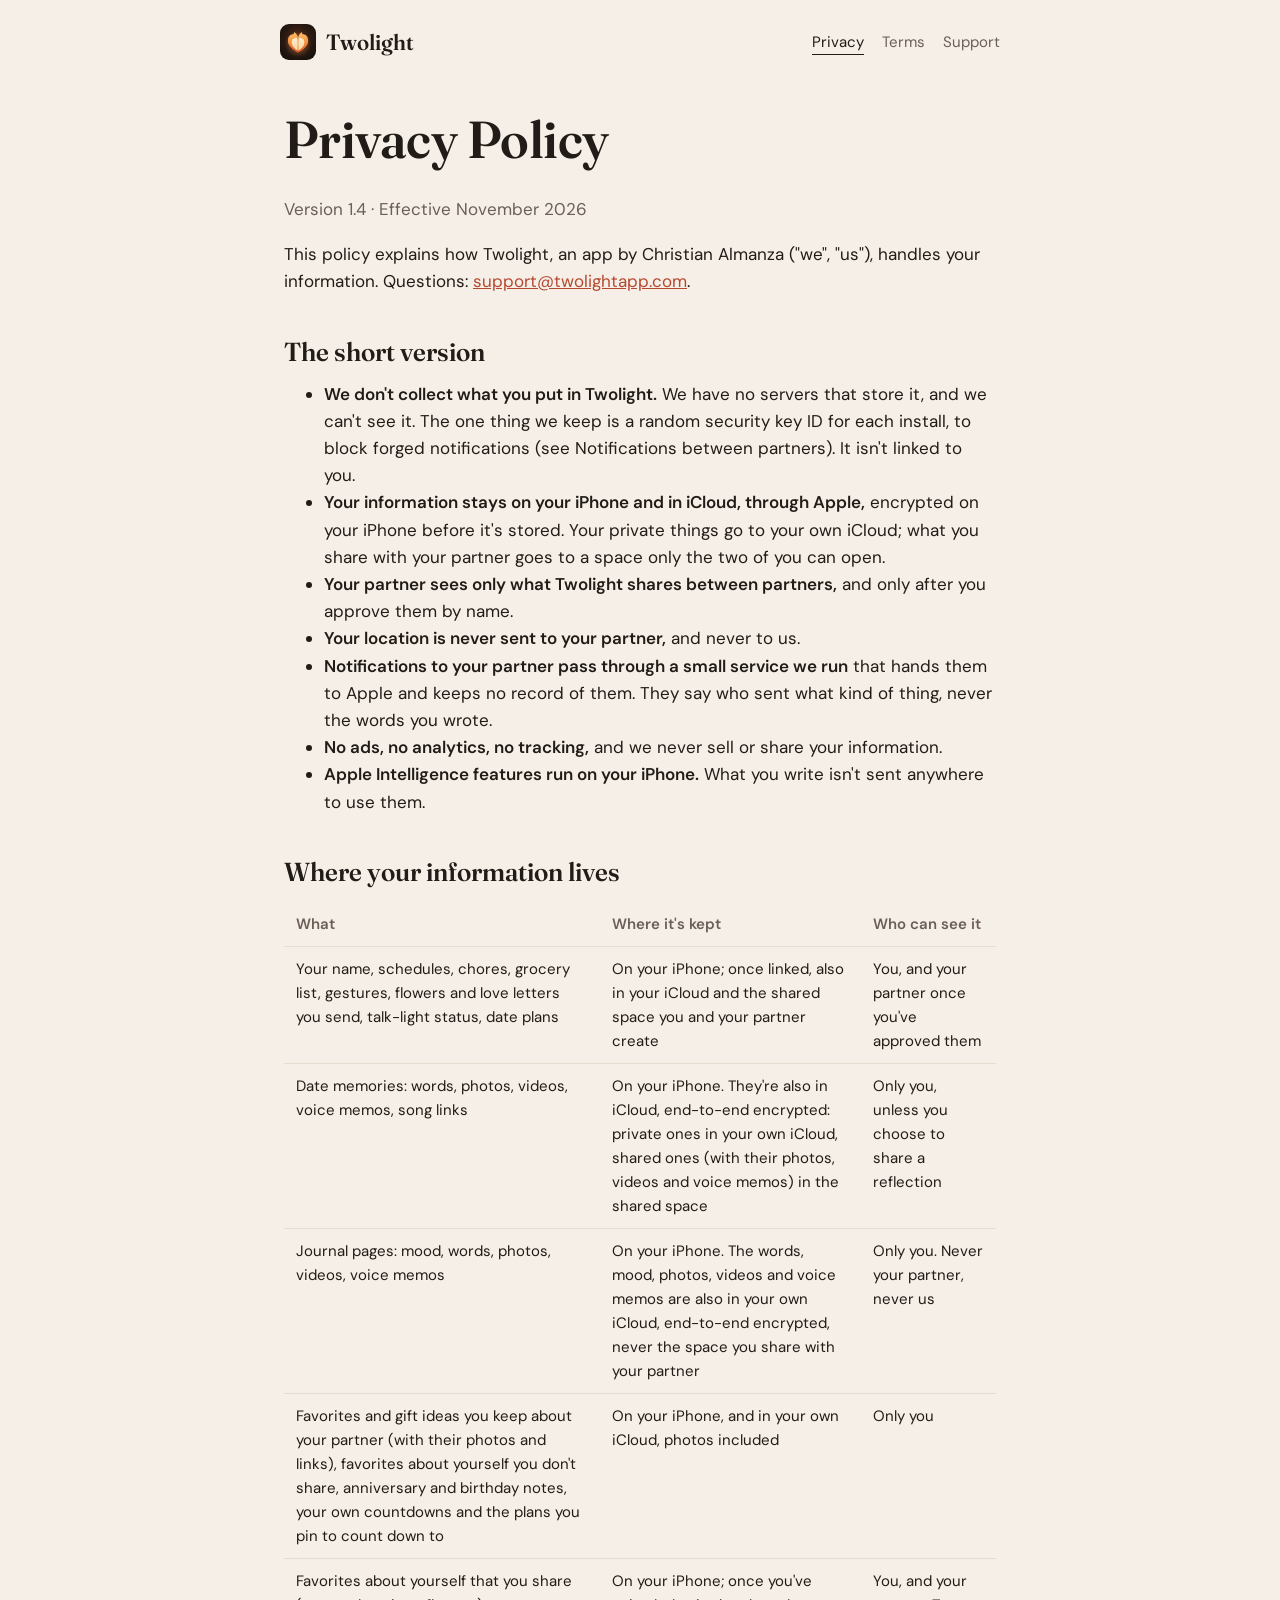
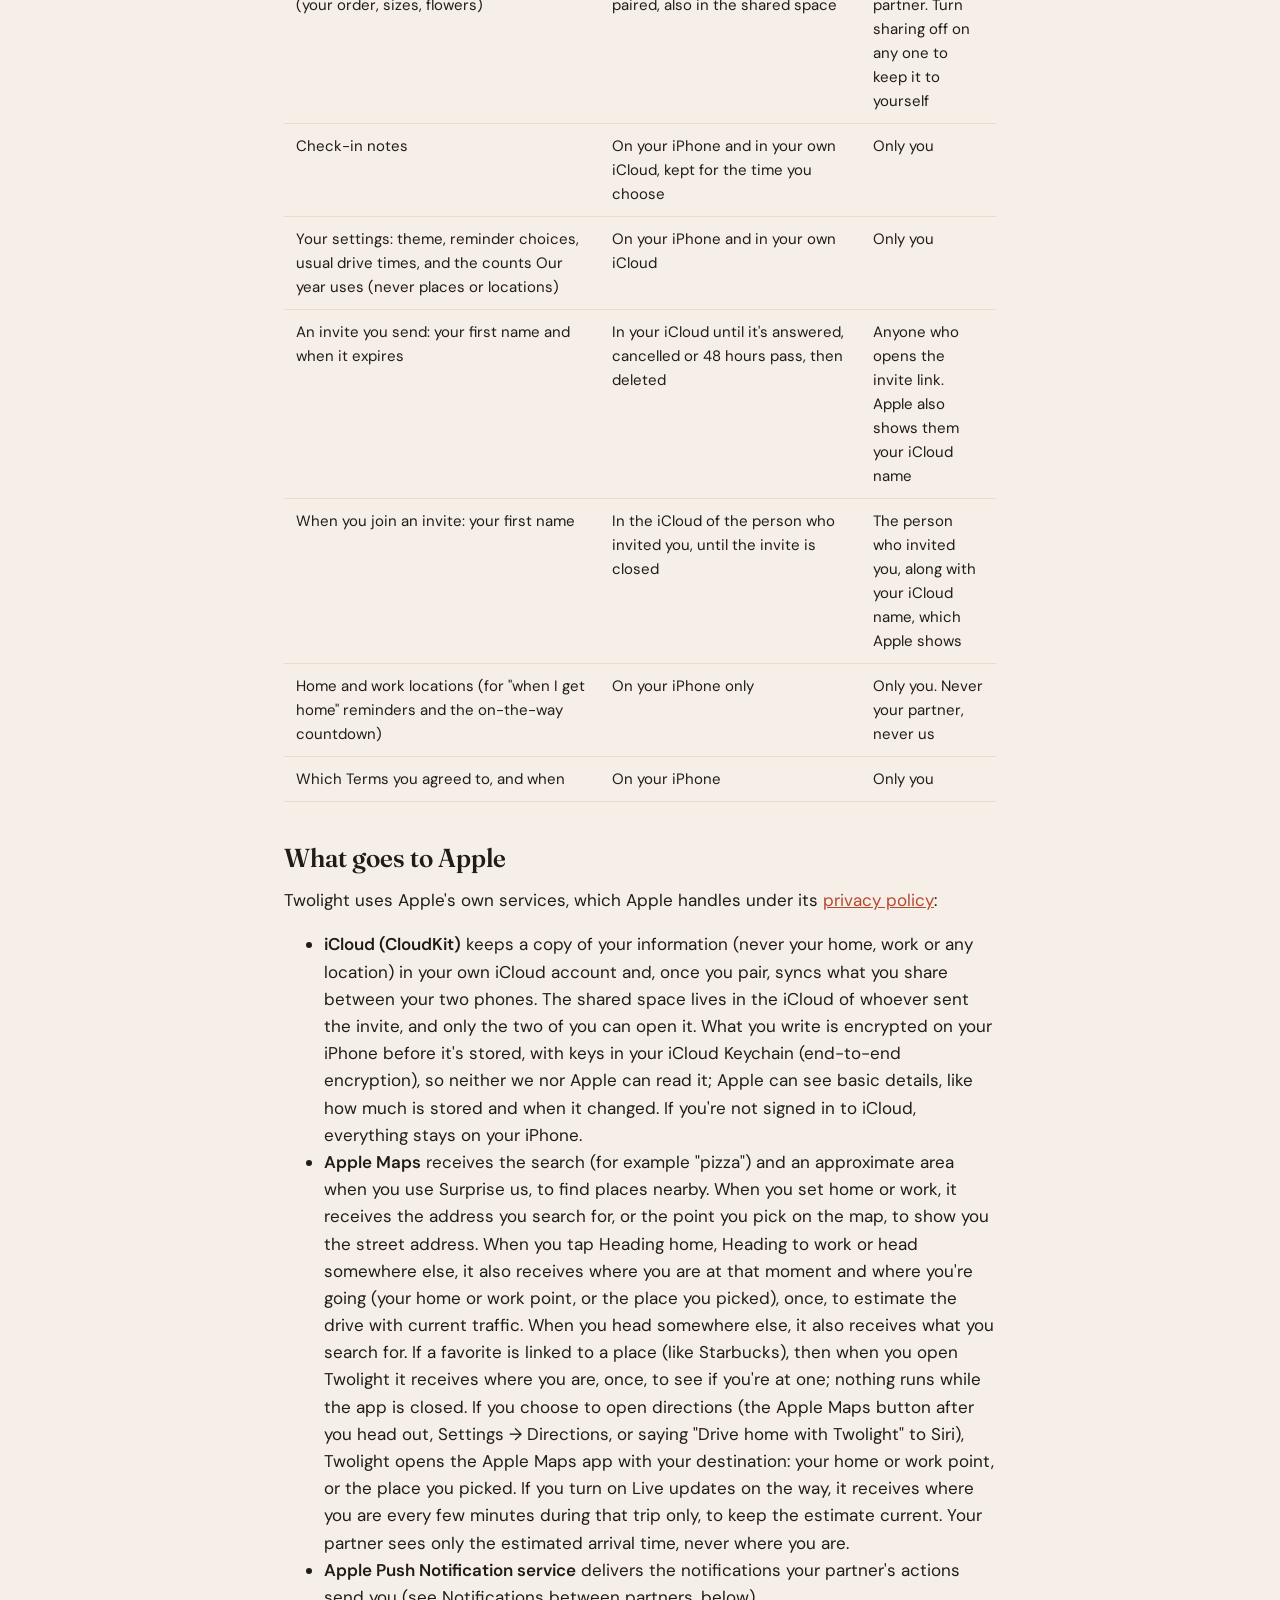
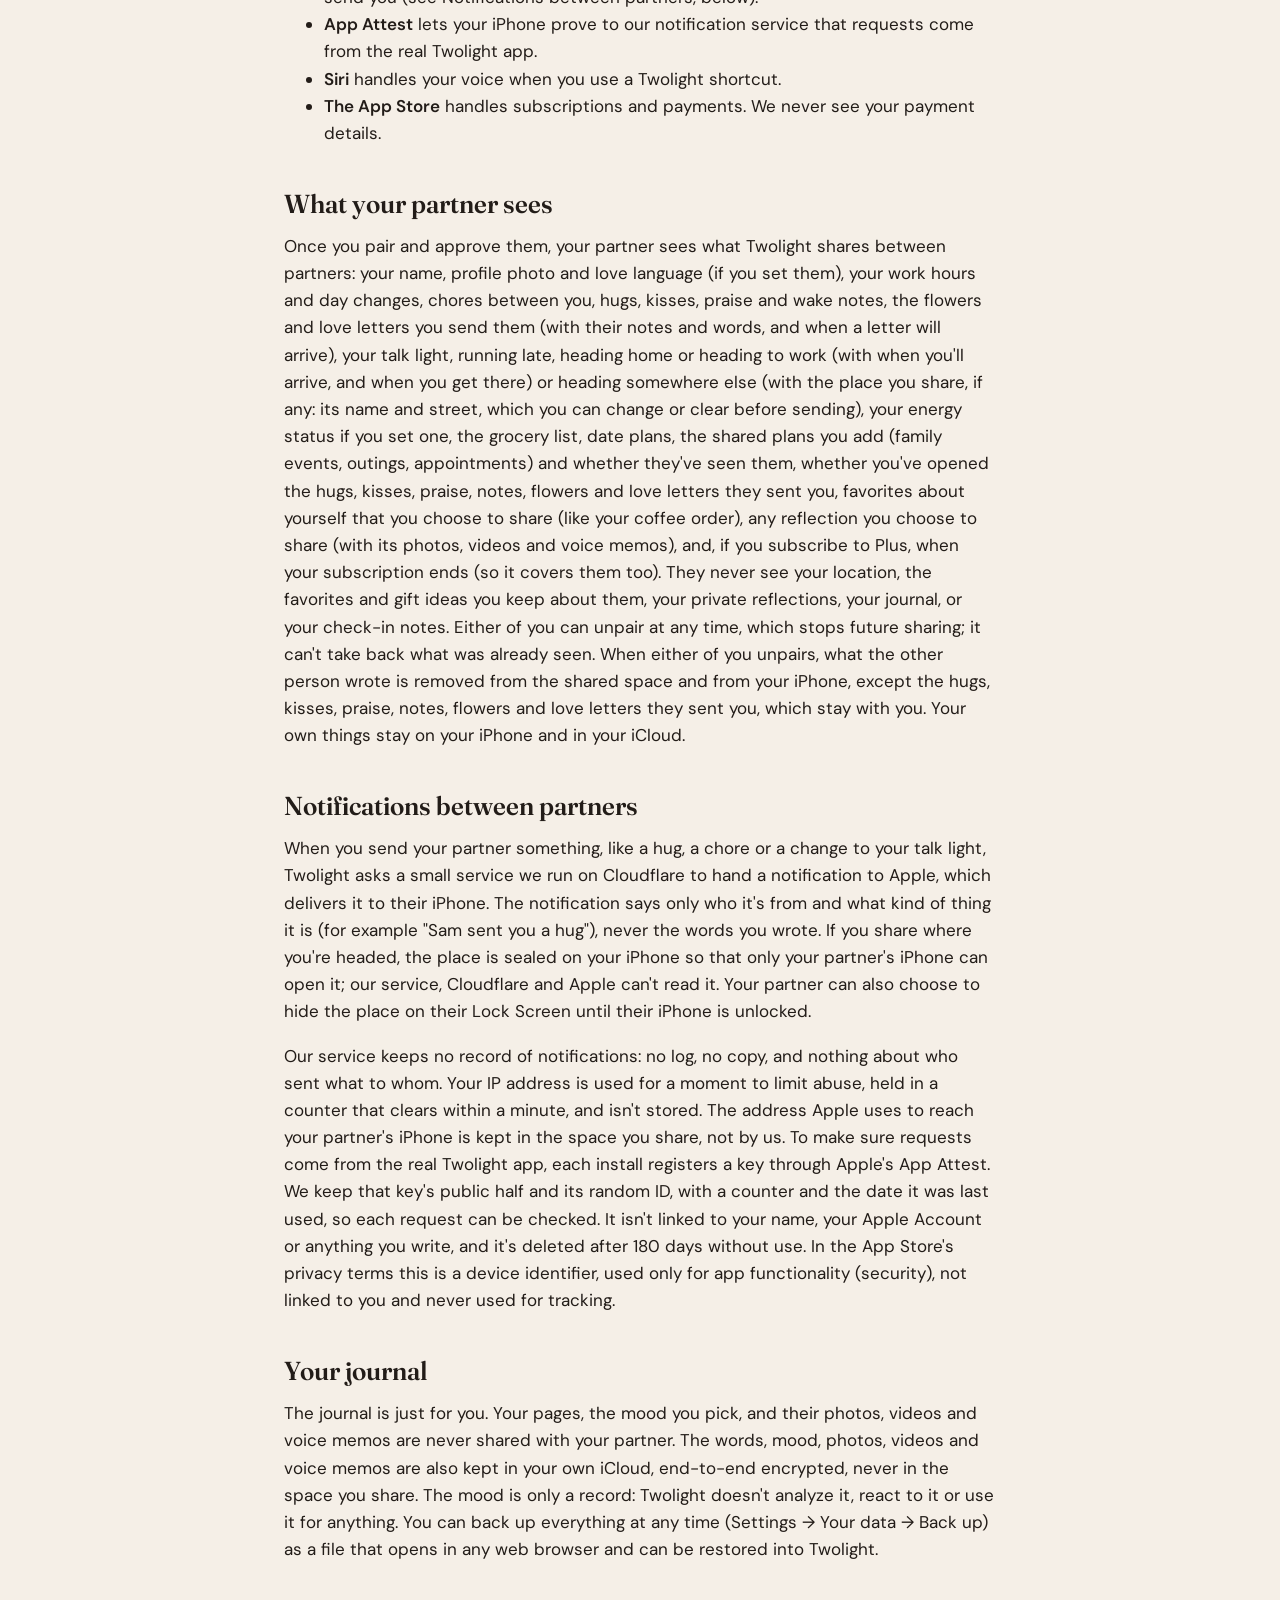
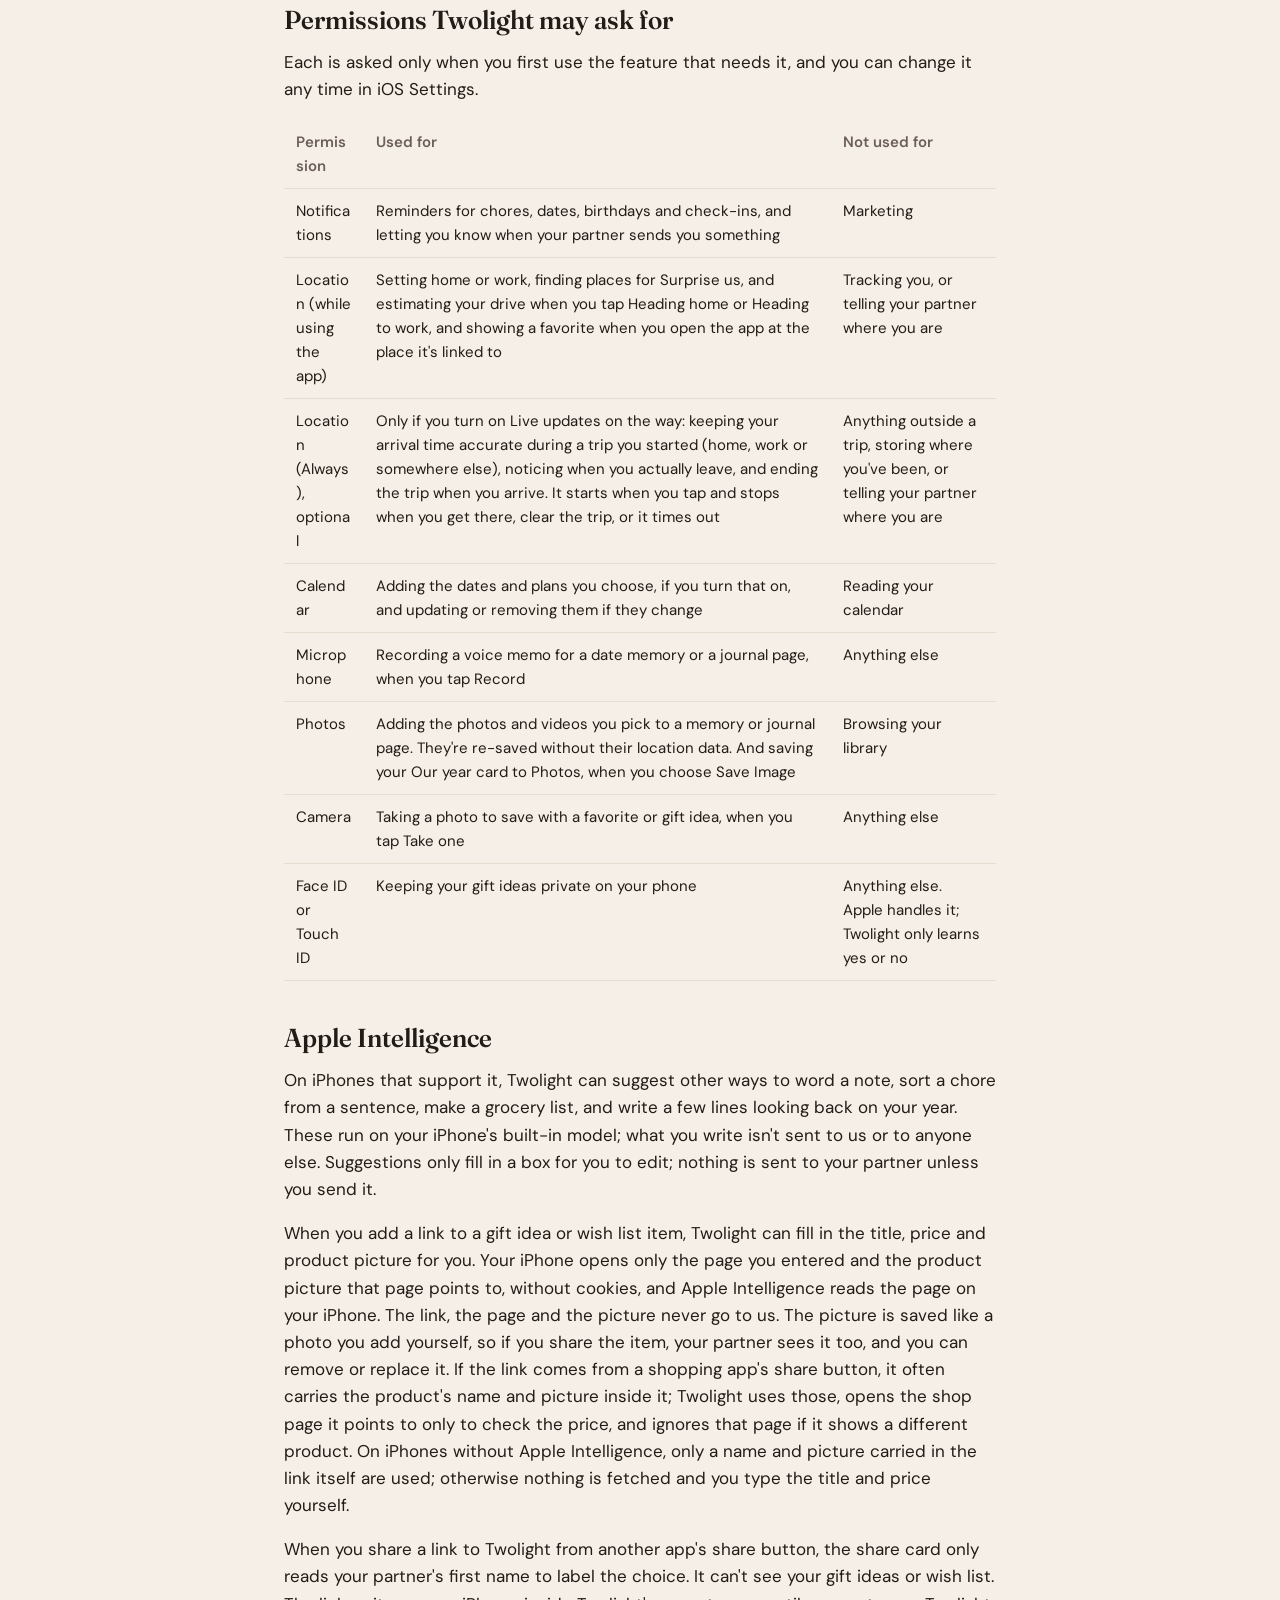
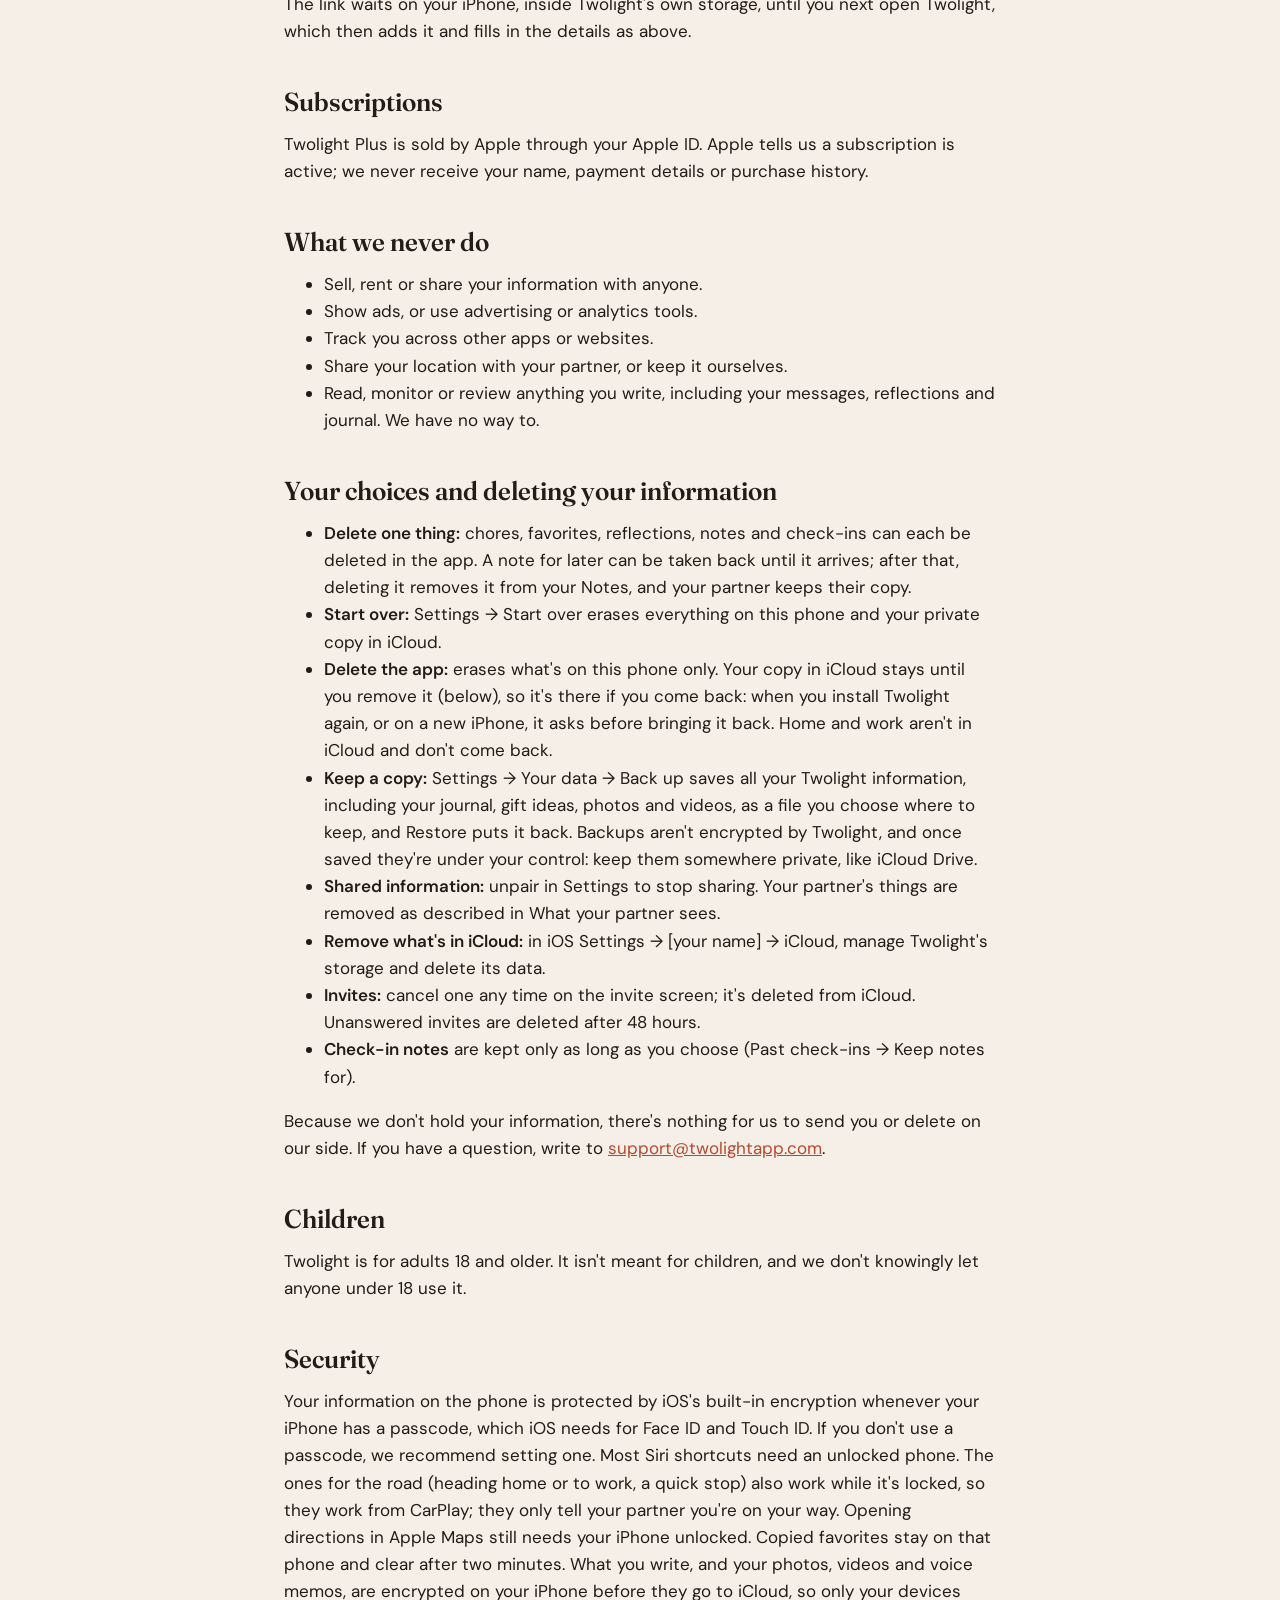
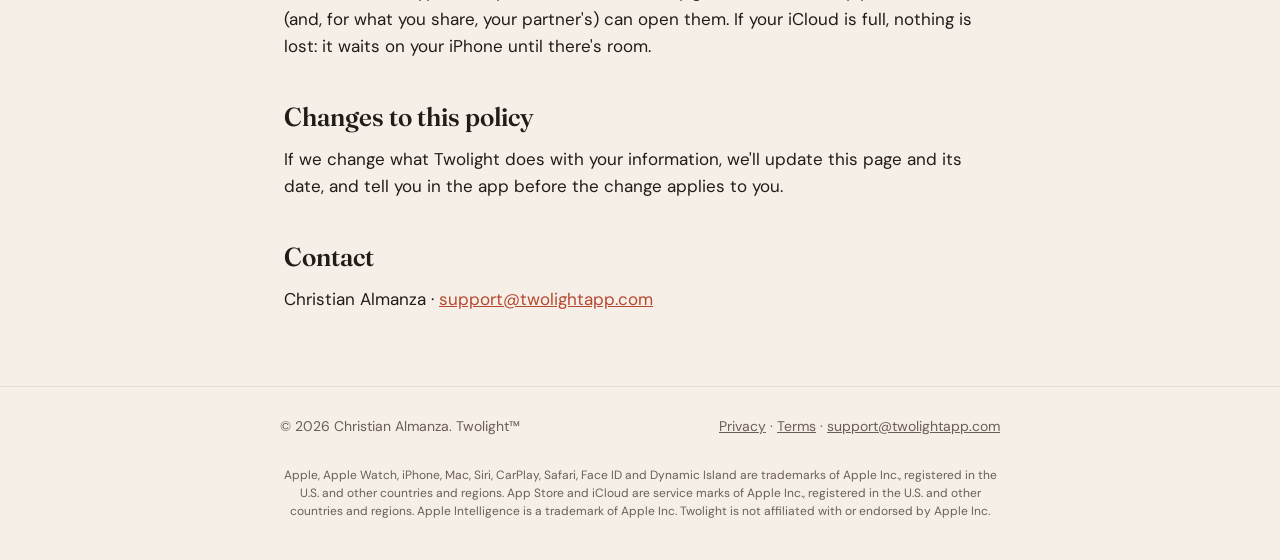
==== commit 69b0b83e: "Match Settings paths to build 33 (Support, home FAQ, Privacy 1.4) Back up everything -> Your data > " ====
--- a/privacy/index.html
+++ b/privacy/index.html
@@ -50,7 +50,7 @@
   <p>Twolight uses Apple's own services, which Apple handles under its <a href="https://www.apple.com/legal/privacy/">privacy policy</a>:</p>
   <ul>
     <li><strong>iCloud (CloudKit)</strong> keeps a copy of your information (never your home, work or any location) in your own iCloud account and, once you pair, syncs what you share between your two phones. The shared space lives in the iCloud of whoever sent the invite, and only the two of you can open it. What you write is encrypted on your iPhone before it's stored, with keys in your iCloud Keychain (end-to-end encryption), so neither we nor Apple can read it; Apple can see basic details, like how much is stored and when it changed. If you're not signed in to iCloud, everything stays on your iPhone.</li>
-    <li><strong>Apple Maps</strong> receives the search (for example "pizza") and an approximate area when you use Surprise us, to find places nearby. When you set home or work, it receives the address you search for, or the point you pick on the map, to show you the street address. When you tap Heading home, Heading to work or head somewhere else, it also receives where you are at that moment and where you're going (your home or work point, or the place you picked), once, to estimate the drive with current traffic. When you head somewhere else, it also receives what you search for. If a favorite is linked to a place (like Starbucks), then when you open Twolight it receives where you are, once, to see if you're at one; nothing runs while the app is closed. If you choose to open directions (the Apple Maps button after you head out, Settings → Open Apple Maps, or saying "Drive home with Twolight" to Siri), Twolight opens the Apple Maps app with your destination: your home or work point, or the place you picked. If you turn on Live updates on the way, it receives where you are every few minutes during that trip only, to keep the estimate current. Your partner sees only the estimated arrival time, never where you are.</li>
+    <li><strong>Apple Maps</strong> receives the search (for example "pizza") and an approximate area when you use Surprise us, to find places nearby. When you set home or work, it receives the address you search for, or the point you pick on the map, to show you the street address. When you tap Heading home, Heading to work or head somewhere else, it also receives where you are at that moment and where you're going (your home or work point, or the place you picked), once, to estimate the drive with current traffic. When you head somewhere else, it also receives what you search for. If a favorite is linked to a place (like Starbucks), then when you open Twolight it receives where you are, once, to see if you're at one; nothing runs while the app is closed. If you choose to open directions (the Apple Maps button after you head out, Settings → Directions, or saying "Drive home with Twolight" to Siri), Twolight opens the Apple Maps app with your destination: your home or work point, or the place you picked. If you turn on Live updates on the way, it receives where you are every few minutes during that trip only, to keep the estimate current. Your partner sees only the estimated arrival time, never where you are.</li>
     <li><strong>Apple Push Notification service</strong> delivers the notifications your partner's actions send you (see Notifications between partners, below).</li>
     <li><strong>App Attest</strong> lets your iPhone prove to our notification service that requests come from the real Twolight app.</li>
     <li><strong>Siri</strong> handles your voice when you use a Twolight shortcut.</li>
@@ -65,7 +65,7 @@
   <p>Our service keeps no record of notifications: no log, no copy, and nothing about who sent what to whom. Your IP address is used for a moment to limit abuse, held in a counter that clears within a minute, and isn't stored. The address Apple uses to reach your partner's iPhone is kept in the space you share, not by us. To make sure requests come from the real Twolight app, each install registers a key through Apple's App Attest. We keep that key's public half and its random ID, with a counter and the date it was last used, so each request can be checked. It isn't linked to your name, your Apple Account or anything you write, and it's deleted after 180 days without use. In the App Store's privacy terms this is a device identifier, used only for app functionality (security), not linked to you and never used for tracking.</p>
 
   <h2>Your journal</h2>
-  <p>The journal is just for you. Your pages, the mood you pick, and their photos, videos and voice memos are never shared with your partner. The words, mood, photos, videos and voice memos are also kept in your own iCloud, end-to-end encrypted, never in the space you share. The mood is only a record: Twolight doesn't analyze it, react to it or use it for anything. You can back up everything at any time (Settings → Back up everything) as a file that opens in any web browser and can be restored into Twolight.</p>
+  <p>The journal is just for you. Your pages, the mood you pick, and their photos, videos and voice memos are never shared with your partner. The words, mood, photos, videos and voice memos are also kept in your own iCloud, end-to-end encrypted, never in the space you share. The mood is only a record: Twolight doesn't analyze it, react to it or use it for anything. You can back up everything at any time (Settings → Your data → Back up) as a file that opens in any web browser and can be restored into Twolight.</p>
 
   <h2>Permissions Twolight may ask for</h2>
   <p>Each is asked only when you first use the feature that needs it, and you can change it any time in iOS Settings.</p>
@@ -103,7 +103,7 @@
     <li><strong>Delete one thing:</strong> chores, favorites, reflections, notes and check-ins can each be deleted in the app. A note for later can be taken back until it arrives; after that, deleting it removes it from your Notes, and your partner keeps their copy.</li>
     <li><strong>Start over:</strong> Settings → Start over erases everything on this phone and your private copy in iCloud.</li>
     <li><strong>Delete the app:</strong> erases what's on this phone only. Your copy in iCloud stays until you remove it (below), so it's there if you come back: when you install Twolight again, or on a new iPhone, it asks before bringing it back. Home and work aren't in iCloud and don't come back.</li>
-    <li><strong>Keep a copy:</strong> Settings → Back up everything saves all your Twolight information, including your journal, gift ideas, photos and videos, as a file you choose where to keep, and Restore from a copy puts it back. Backups aren't encrypted by Twolight, and once saved they're under your control: keep them somewhere private, like iCloud Drive.</li>
+    <li><strong>Keep a copy:</strong> Settings → Your data → Back up saves all your Twolight information, including your journal, gift ideas, photos and videos, as a file you choose where to keep, and Restore puts it back. Backups aren't encrypted by Twolight, and once saved they're under your control: keep them somewhere private, like iCloud Drive.</li>
     <li><strong>Shared information:</strong> unpair in Settings to stop sharing. Your partner's things are removed as described in What your partner sees.</li>
     <li><strong>Remove what's in iCloud:</strong> in iOS Settings → [your name] → iCloud, manage Twolight's storage and delete its data.</li>
     <li><strong>Invites:</strong> cancel one any time on the invite screen; it's deleted from iCloud. Unanswered invites are deleted after 48 hours.</li>
--- a/style.css
+++ b/style.css
@@ -45,8 +45,18 @@
 
 /* Home */
 .hero { padding: 48px 0 24px; text-align: center; }
+.hero img.icon { width: 104px; height: 104px; border-radius: 24px; box-shadow: 0 10px 30px rgba(0,0,0,.15); margin-bottom: 24px; }
 .hero .lede { margin: 0 auto 28px; }
+.pill { display: inline-block; padding: 12px 22px; border-radius: 999px; background: var(--ink); color: var(--bg);
+  font-weight: 600; text-decoration: none; }
+.grid { display: grid; grid-template-columns: repeat(auto-fit, minmax(220px, 1fr)); gap: 14px; margin: 28px 0; }
+.card { background: var(--card); border: 1px solid var(--line); border-radius: 18px; padding: 20px; }
+.card h3 { margin-top: 0; }
+.card p { margin: 0; color: var(--muted); font-size: 15.5px; }
+.dot { display: inline-block; width: 10px; height: 10px; border-radius: 50%; background: var(--accent); margin-right: 8px; }
+.dot.p { background: var(--partner); }
 .price { display: flex; gap: 14px; flex-wrap: wrap; }
+.price .card { flex: 1 1 200px; }
 .price strong { font: 600 28px "Fraunces", Georgia, serif; display: block; }
 
 /* Legal pages */
@@ -60,7 +70,9 @@
 footer .wrap { display: flex; justify-content: space-between; gap: 16px; flex-wrap: wrap; }
 footer a { color: var(--muted); }
 /* Apple trademark credit line (Apple's guidelines: list only the Apple marks the site uses; once per page footer). */
-footer .credit { flex-basis: 100%; margin: 4px 0 0; font-size: 12px; line-height: 1.5; color: var(--muted); max-width: 760px; }
+footer .credit { flex-basis: 100%; margin: 4px 0 0; font-size: 12px; line-height: 1.5; color: var(--muted); }
+/* Wider screens: centered under the footer row, in a readable measure. Phones keep it left, like the stacked footer. */
+@media (min-width: 761px) { footer .credit, .home footer .credit { max-width: 760px; margin: 12px auto 0; text-align: center; } }
 
 
 /* Website polish: shared readability and keyboard navigation. */
@@ -475,507 +487,3 @@
 /* A last bit of warm light under the closing line and the 404, echoing the hero. */
 .closing, .not-found { position: relative; isolation: isolate; }
 .closing::before, .not-found::before { content: ""; position: absolute; inset: 0; z-index: -1; pointer-events: none; background: radial-gradient(ellipse 36% 62% at 34% 55%, #e8a68138, transparent), radial-gradient(ellipse 32% 56% at 68% 50%, #8abbb426, transparent); }
-
-/* A day with Twolight (launch 1.1): a timeline of moments, each a small problem and the screen that helps.
-   Desktop: phones swing through 3D as they pass, tied to scroll; pointer tilt on hover.
-   Phones: a swipeable row with a light coverflow turn. Reduced motion: still and flat. */
-.day { padding-block: 80px 24px; }
-.day-line { list-style: none; margin: 0; padding: 0; position: relative; }
-.day-line::before { content: ""; position: absolute; left: 7px; top: 12px; bottom: 12px; width: 1px; background: var(--line); }
-.moment { position: relative; display: grid; grid-template-columns: 1fr minmax(240px, 300px); align-items: center; gap: 56px;
-  padding: 0 0 72px 44px; }
-.moment:nth-child(even) { grid-template-columns: minmax(240px, 300px) 1fr; }
-.moment:nth-child(even) .moment-copy { order: 2; }
-.moment::before { content: ""; position: absolute; left: 1px; top: 6px; width: 13px; height: 13px; border-radius: 50%;
-  background: var(--bg); border: 2px solid var(--accent); box-sizing: border-box; }
-.moment-time { margin: 0 0 14px; font-size: 13px; font-weight: 600; letter-spacing: .12em; text-transform: uppercase; color: var(--accent); }
-.moment-problem { font: 600 clamp(19px, 2vw, 22px)/1.35 "Fraunces", Georgia, serif; color: var(--muted); margin: 0 0 8px; letter-spacing: -.01em; }
-.moment h3 { margin: 0 0 14px; }
-.moment-copy > p:not(.moment-time):not(.moment-problem) { color: var(--muted); max-width: 30em; }
-.moment-shot { margin: 0; perspective: 1100px; display: flex; justify-content: center; }
-.tilt { width: min(100%, 268px); transform: rotateX(var(--ty, 0deg)) rotateY(var(--tx, 0deg)); transition: transform .5s cubic-bezier(.22, 1, .36, 1);
-  transform-style: preserve-3d; will-change: transform; }
-.phone { width: 100%; aspect-ratio: 560 / 1217; border-radius: 42px; padding: 9px; background: #1c1b1f;
-  box-shadow: 0 1px 0 #ffffff22 inset, 0 30px 60px -18px #2a150c55, 0 12px 24px -12px #0006; transform-style: preserve-3d; }
-.phone img { display: block; width: 100%; height: 100%; border-radius: 33px; object-fit: cover; }
-.moment .badge { margin-top: 4px; }
-
-@media (prefers-reduced-motion: no-preference) {
- @supports (animation-timeline: view()) {
-  .day-line::after { content: ""; position: absolute; left: 7px; top: 12px; bottom: 12px; width: 1px; background: var(--accent);
-    transform-origin: top; animation: day-fill linear both; animation-timeline: view(); animation-range: cover 10% cover 90%; }
-  @keyframes day-fill { from { transform: scaleY(0); } to { transform: scaleY(1); } }
-  .moment { --dir: 1; }
-  .moment:nth-child(even) { --dir: -1; }
-  .moment .phone { animation: phone-pass linear both; animation-timeline: view(); animation-range: cover 0% cover 100%; }
-  @keyframes phone-pass {
-   0%   { transform: translateY(70px) translateZ(-140px) rotateY(calc(var(--dir) * -32deg)) rotateX(14deg); opacity: .25; }
-   38%, 58% { transform: translateY(0) translateZ(0) rotateY(calc(var(--dir) * -7deg)) rotateX(3deg); opacity: 1; }
-   100% { transform: translateY(-60px) translateZ(-120px) rotateY(calc(var(--dir) * 22deg)) rotateX(-10deg); opacity: .35; }
-  }
-  .moment-copy { animation: copy-in linear both; animation-timeline: view(); animation-range: entry 15% cover 40%; }
-  @keyframes copy-in { from { opacity: 0; transform: translateY(26px); } to { opacity: 1; transform: none; } }
-  .moment::before { animation: dot-on linear both; animation-timeline: view(); animation-range: entry 40% cover 42%; }
-  @keyframes dot-on { to { background: var(--accent); box-shadow: 0 0 0 6px color-mix(in srgb, var(--accent) 18%, transparent); } }
- }
-}
-
-@media (max-width: 899px) {
- .day { padding-block: 56px 8px; }
- .day-line { display: flex; align-items: flex-start; gap: 14px; overflow-x: auto; scroll-snap-type: x mandatory; overscroll-behavior-x: contain;
-   margin-inline: -24px; padding: 8px 24px 20px; scroll-padding-inline: 24px; scrollbar-width: none; }
- .day-line::-webkit-scrollbar { display: none; }
- .day-line::before, .day-line::after { display: none; }
- .moment, .moment:nth-child(even) { flex: 0 0 84%; scroll-snap-align: start; display: flex; flex-direction: column-reverse; gap: 22px;
-   padding: 22px 20px 24px; background: var(--card); border: 1px solid var(--line); border-radius: 24px; }
- .moment:nth-child(even) .moment-copy { order: 0; }
- .moment::before { display: none; }
- .tilt { width: 200px; }
- .phone { border-radius: 34px; padding: 7px; }
- .phone img { border-radius: 27px; }
- .moment-copy > p:not(.moment-time):not(.moment-problem) { font-size: 16px; }
- @media (prefers-reduced-motion: no-preference) {
-  @supports (animation-timeline: view()) {
-   .moment .phone { animation: phone-flow linear both; animation-timeline: view(inline); animation-range: cover 0% cover 100%; }
-   @keyframes phone-flow {
-    0%   { transform: rotateY(28deg) translateZ(-60px); }
-    50%  { transform: rotateY(0) translateZ(0); }
-    100% { transform: rotateY(-28deg) translateZ(-60px); }
-   }
-   .moment-copy { animation: none; }
-  }
- }
-}
-
-/* ---------- A day with Twolight, v2: a 3D path you travel along (desktop, motion allowed, JS on) ----------
-   app.js adds .day-3d; without it (phones, Reduce Motion, no JS) the section stays the plain timeline above.
-   The camera follows a curving road of path lights; each moment waits at its own bend. Sky goes
-   morning -> noon -> dusk -> night with the day. transform and opacity only. */
-.day-3d { position: relative; max-width: none; padding: 0; }
-.day-3d .section-heading { max-width: 1140px; margin: 0 auto; padding: 80px 32px 0; }
-.day-3d .day-runway { position: relative; }
-.day-3d .day-stage { position: sticky; top: 0; height: 100vh; overflow: hidden; perspective: 1100px; perspective-origin: 50% 42%; }
-.day-3d .day-sky { position: absolute; inset: 0; pointer-events: none; }
-.day-3d .day-sky i { position: absolute; inset: 0; opacity: 0; }
-.day-3d .sky-morning { background: radial-gradient(120% 90% at 70% 100%, #b8667a 0%, #4a3656 40%, #231e33 75%, #1a1826 100%); opacity: 1; }
-.day-3d .sky-noon { background: radial-gradient(120% 90% at 50% 0%, #4c3d63 0%, #2c2540 50%, #1c1a28 100%); }
-.day-3d .sky-dusk { background: radial-gradient(120% 90% at 50% 100%, #f0a07a 0%, #a8526a 38%, #3a2a48 75%, #221d33 100%); }
-.day-3d .sky-night { background: radial-gradient(120% 90% at 50% 0%, #2b2f48 0%, #15171c 60%); }
-.day-3d .day-world { position: absolute; left: 50%; top: 50%; width: 0; height: 0; transform-style: preserve-3d; will-change: transform; }
-.day-3d .day-line { position: static; display: block; transform-style: preserve-3d; }
-.day-3d .day-line::before, .day-3d .day-line::after { display: none; }
-.day-3d .moment, .day-3d .moment:nth-child(even) { position: absolute; left: 0; top: 0; width: 820px; margin: -300px 0 0 -410px;
-  display: grid; grid-template-columns: 1fr 260px; gap: 48px; align-items: center; padding: 0;
-  transform-style: preserve-3d; will-change: transform, opacity; animation: none; }
-.day-3d .moment:nth-child(even) .moment-copy { order: 0; }
-.day-3d .moment::before { display: none; }
-.day-3d .moment-copy { animation: none !important; padding: 28px 30px; border-radius: 24px; color: #eadfd4;
-  background: rgba(30, 27, 38, .9); border: 1px solid rgba(255, 255, 255, .12); box-shadow: 0 24px 60px -30px #0005; }
-.day-3d .moment .phone { animation: none !important; }
-.day-3d .moment-shot { perspective: none; }
-.day-3d .day-lights { position: absolute; left: 0; top: 0; transform-style: preserve-3d; }
-.day-3d .day-lights b { position: absolute; left: -7px; top: -7px; width: 14px; height: 14px; border-radius: 50%;
-  background: radial-gradient(circle, #ffe7b0 0%, #e9b930 40%, transparent 72%); box-shadow: 0 0 22px 6px #e9b93066; }
-.day-3d .day-hud { position: absolute; left: 32px; right: 32px; bottom: 28px; display: flex; align-items: end; justify-content: space-between;
-  pointer-events: none; }
-.day-3d .day-clock { font: 600 clamp(28px, 3.4vw, 44px)/1 "Fraunces", Georgia, serif; letter-spacing: -.02em; color: #f5efe7;
-  transition: color .4s; }
-.day-3d .moment-copy h3 { color: #f5efe7; }
-.day-3d .moment-copy > p.moment-problem, .day-3d .moment-copy > p:not(.moment-time):not(.moment-problem) { color: #d9cfc5; }
-.day-3d .moment-copy .badge { color: #eadfd4; border-color: rgba(255, 255, 255, .22); }
-/* One look all day: a soft dark bar that reads on morning, dusk and night skies alike. */
-.day-3d .day-stops { display: flex; gap: 4px; pointer-events: auto; padding: 8px 12px; border-radius: 16px;
-  background: rgba(28, 24, 34, .72); border: 1px solid rgba(255, 255, 255, .14);
-  box-shadow: 0 12px 32px -14px rgba(0, 0, 0, .55); backdrop-filter: blur(14px) saturate(1.2); -webkit-backdrop-filter: blur(14px) saturate(1.2); }
-.day-3d .day-stops button { min-width: 44px; min-height: 44px; border: 0; background: none; color: rgba(245, 239, 231, .72); cursor: pointer; border-radius: 10px;
-  font: 600 11px/1 "DM Sans", sans-serif; letter-spacing: .1em; display: grid; place-items: center; gap: 6px; padding: 0 4px; }
-.day-3d .day-stops button::before { content: ""; width: 8px; height: 8px; border-radius: 50%; background: currentColor; opacity: .4;
-  transition: transform .25s, opacity .25s; }
-.day-3d .day-stops button[aria-current="true"]::before { opacity: 1; transform: scale(1.5); background: #f08a68; }
-.day-3d .day-stops button[aria-current="true"] { color: #fff; }
-.day-3d .day-stops button:hover { color: #fff; background: rgba(255, 255, 255, .08); }
-.day-3d .day-stops button::before { opacity: .55; }
-.day-3d .day-hint { position: absolute; top: 24px; left: 50%; transform: translateX(-50%); font-size: 12px; letter-spacing: .14em;
-  text-transform: uppercase; color: rgba(245, 239, 231, .6); transition: opacity .4s; }
-.day:not(.day-3d) .day-sky, .day:not(.day-3d) .day-lights { display: none; }
-.home .day.day-3d { max-width: none; padding-inline: 0; }
-
-/* ---------- Header switch, music, playable stops ---------- */
-.mode-switch { min-height: 44px; border: 0; background: none; color: var(--muted); font: inherit; font-size: 15px; cursor: pointer; padding: 0; }
-.mode-switch:hover { color: var(--ink); }
-.music-btn { min-height: 44px; padding: 0 14px; border-radius: 999px; margin-left: 4px; cursor: pointer;
-  border: 1px solid currentColor; background: none; color: inherit; font: 600 14px "DM Sans", sans-serif; opacity: .85; }
-.music-btn:hover { opacity: 1; }
-.mode-experience body.home > header .music-btn[aria-pressed="true"], .music-btn[aria-pressed="true"] { color: #f6b089; }
-.mode-experience .try, .mode-experience #story-talk { display: none; }
-.play-btn { display: inline-flex; align-items: center; min-height: 44px; margin-top: 14px; padding: 0 18px; border-radius: 10px; border: 0;
-  background: var(--button-bg, #a8412c); color: var(--button-ink, #fffaf5); font: 600 15px "DM Sans", sans-serif; cursor: pointer;
-  transition: transform .15s; }
-.play-btn:active { transform: scale(.96); }
-.play-note { font-size: 14px; color: var(--partner); margin: 10px 0 0; min-height: 1.4em; }
-.hug-fly { position: absolute; left: 34%; top: 62%; width: 26px; height: 26px; pointer-events: none; z-index: 5;
-  background: var(--accent); clip-path: path("M13 24 C13 24 1 16 1 8.5 C1 4.5 4 1.5 7.5 1.5 C10 1.5 12 3 13 5 C14 3 16 1.5 18.5 1.5 C22 1.5 25 4.5 25 8.5 C25 16 13 24 13 24Z");
-  animation: hug-fly 1.1s cubic-bezier(.22,1,.36,1) forwards; }
-@keyframes hug-fly { 0% { transform: translate(0,0) scale(.6); opacity: 0; } 15% { opacity: 1; transform: translate(10px,-10px) scale(1.1); }
-  100% { transform: translate(320px,-140px) scale(.5); opacity: 0; } }
-@media (prefers-reduced-motion: reduce) { .hug-fly { animation-duration: .01s; } }
-.moment-widget { display: block; }
-.moment-widget .overlap, .moment-widget .talk-figure { margin: 0; width: 100%; }
-.day-3d .moment-play, .day-3d .moment-play:nth-child(even) { width: 1080px; margin-left: -540px; grid-template-columns: 1fr 560px; }
-.day:not(.day-3d) .moment-play { grid-template-columns: 1fr minmax(300px, 560px); }
-@media (max-width: 760px) { .moment-widget { width: 100%; } .day-line .moment-play { flex-basis: 92%; } }
-
-/* Playable stops: gift drag, bouquet builder, countdown maker */
-.play { margin-top: 16px; }
-.play-btn.quiet { background: transparent; color: var(--ink); border: 1px solid var(--line); margin-left: 8px; }
-.play-btn:disabled { opacity: .45; cursor: default; }
-.gift-play { display: grid; grid-template-columns: 1fr 1fr; gap: 12px; align-items: stretch; }
-.gift-play .play-note { grid-column: 1 / -1; }
-.gift-item { display: flex; gap: 10px; align-items: center; padding: 10px 12px; border-radius: 14px; background: var(--card);
-  border: 1px solid var(--line); cursor: grab; touch-action: none; user-select: none; min-height: 56px; position: relative; z-index: 2;
-  transition: transform .25s cubic-bezier(.22,1,.36,1), box-shadow .2s, opacity .3s; }
-.gift-item.lift { cursor: grabbing; transition: none; box-shadow: 0 18px 30px -14px #0006; }
-.gift-item.saved { opacity: .4; cursor: default; }
-.gift-item i { width: 34px; height: 34px; border-radius: 9px; background: linear-gradient(135deg, #c9a27e, #7d5a44); flex: none; }
-.gift-item b, .gift-box b { display: block; font-size: 14px; }
-.gift-item small, .gift-box small { display: block; font-size: 12px; color: var(--muted); }
-.gift-box { border: 1.5px dashed var(--line); border-radius: 14px; padding: 10px 12px; display: grid; align-content: center; transition: border-color .2s, background .2s; }
-.gift-box.got { border-style: solid; border-color: var(--partner); background: color-mix(in srgb, var(--partner) 10%, transparent); }
-.bouquet-play { text-align: center; }
-.bq { width: 100%; max-width: 280px; height: auto; display: block; margin: 0 auto; overflow: visible; transition: transform .6s cubic-bezier(.22,1,.36,1), opacity .6s; }
-.bq-stems path { fill: none; stroke: #6f9a74; stroke-width: 2.5; stroke-linecap: round; }
-.bq-flower { animation: bq-in .45s cubic-bezier(.34,1.56,.64,1) both; }
-@keyframes bq-in { from { transform-box: fill-box; opacity: 0; } to { opacity: 1; } }
-.bq-rose circle { fill: #c8473b; } .bq-rose .in { fill: #9c2f28; }
-.bq-tulip path { fill: #e98aa6; }
-.bq-daisy ellipse { fill: #fffaf0; stroke: #e6dccf; } .bq-daisy .in { fill: #e9b930; }
-.bq-green path { fill: #7fa883; }
-.bq-wrap { fill: #ead9c8; stroke: #d7c2ad; opacity: 0; transition: opacity .5s; }
-.bq-ribbon { fill: #b5482f; opacity: 0; transition: opacity .5s .2s; }
-.bq.wrapped .bq-wrap, .bq.wrapped .bq-ribbon { opacity: 1; }
-.bq.sent { transform: translate(140px, -120px) scale(.4) rotate(12deg); opacity: 0; }
-.bq-pick { display: flex; flex-wrap: wrap; gap: 8px; justify-content: center; margin: 14px 0 6px; }
-.bq-pick button { min-height: 44px; padding: 0 14px; border-radius: 999px; border: 1px solid var(--line); background: var(--card); color: var(--ink);
-  font: 600 13px "DM Sans", sans-serif; cursor: pointer; }
-.bq-pick button:active { transform: scale(.95); }
-.bq-actions { margin-top: 4px; }
-.cd-play { display: grid; grid-template-columns: 1fr 160px; gap: 10px 12px; align-items: end; }
-.cd-play label { display: grid; gap: 4px; font-size: 12px; font-weight: 600; color: var(--muted); }
-.cd-play input { min-height: 44px; border-radius: 10px; border: 1px solid var(--line); background: var(--card); color: var(--ink); padding: 0 12px; font: 15px "DM Sans", sans-serif; }
-.cd-play .play-btn { grid-column: 1 / -1; justify-self: start; margin-top: 2px; }
-.cd-tiles { grid-column: 1 / -1; display: grid; grid-template-columns: repeat(2, 1fr); gap: 8px; }
-.cd-tile { border-radius: 14px; padding: 10px 12px; background: var(--card); border: 1px solid var(--line); animation: cd-in .4s cubic-bezier(.22,1,.36,1); }
-.cd-tile b { font: 600 26px "Fraunces", Georgia, serif; color: var(--accent); } .cd-tile small { font-size: 11px; color: var(--accent); margin-left: 4px; }
-.cd-tile span { display: block; font-weight: 600; font-size: 14px; } .cd-tile em { font-style: normal; font-size: 12px; color: var(--muted); }
-.cd-tile.soon { background: #b4533a; border-color: #b4533a; } .cd-tile.soon * { color: #fffaf5 !important; }
-@keyframes cd-in { from { opacity: 0; transform: translateY(10px) scale(.96); } to { opacity: 1; transform: none; } }
-@media (prefers-reduced-motion: reduce) { .bq-flower, .cd-tile { animation: none; } .bq { transition: none; } }
-.day-3d #day-flowers.moment-play { grid-template-columns: 1fr 380px; width: 900px; margin-left: -450px; }
-
-/* ---------- Hero, experience mode: the opening shot of the day ----------
-   A twilight horizon, the path of lights starting at your feet, you (clay) and your partner (teal) as two lights on it,
-   and two phones floating above with a hug travelling between them. Scrolling flies you down the road into the day. */
-.mode-experience body.home > header { position: absolute; left: 0; right: 0; top: 0; z-index: 6; border: 0; background: none; }
-.mode-experience body.home > header .brand, .mode-experience body.home > header nav a, .mode-experience body.home > header .mode-switch, .mode-experience body.home > header .music-btn { color: #f5efe7; }
-.mode-experience .hero { position: relative; max-width: none; min-height: 100vh; margin: 0; padding: 0; display: block; overflow: hidden; isolation: isolate; color: #f5efe7; }
-.mode-experience .hero .hero-product { display: none; }
-.mode-experience .hero-copy { position: relative; z-index: 3; max-width: 760px; margin: 0 auto; padding: 92px 24px 0; text-align: center; }
-.mode-experience .hero .eyebrow { color: #f6c3a6; }
-.mode-experience .hero h1 { color: #f5efe7; font-size: clamp(44px, 6.2vw, 84px); text-shadow: 0 2px 30px #0005; }
-.mode-experience .hero h1 em { color: #f6b089; }
-.mode-experience .hero .lede { color: #eadfd4; margin-inline: auto; }
-.mode-experience .hero .button { background: #f5efe7; color: #28201b; }
-.mode-experience .hero .availability, .mode-experience .hero .availability a { color: #eadfd4; }
-.hero-ghost { display: inline-flex; align-items: center; gap: 10px; min-height: 48px; padding: 0 20px; border-radius: 10px; cursor: pointer;
-  border: 1px solid #ffffff55; background: #ffffff12; color: #f5efe7; font: 600 16px "DM Sans", sans-serif; text-decoration: none;
-  backdrop-filter: blur(6px); -webkit-backdrop-filter: blur(6px); }
-.hero-ghost:hover { background: #ffffff22; }
-.hero-scene { position: absolute; inset: 0; z-index: 1; pointer-events: none; perspective: 900px; perspective-origin: 50% 80%; }
-.hs-stars { position: absolute; inset: 0 0 30% 0; background-image: radial-gradient(1.2px 1.2px at 12% 18%, #fff9 50%, transparent), radial-gradient(1px 1px at 28% 8%, #fff7 50%, transparent),
-  radial-gradient(1.4px 1.4px at 47% 22%, #fffb 50%, transparent), radial-gradient(1px 1px at 66% 12%, #fff6 50%, transparent), radial-gradient(1.3px 1.3px at 81% 26%, #fff9 50%, transparent),
-  radial-gradient(1px 1px at 91% 9%, #fff7 50%, transparent), radial-gradient(1px 1px at 6% 34%, #fff5 50%, transparent), radial-gradient(1.2px 1.2px at 58% 4%, #fff8 50%, transparent); }
-.hs-phones { position: absolute; left: 50%; top: 70%; width: 0; height: 0; transform-style: preserve-3d; perspective: 1000px; z-index: 2; will-change: transform, opacity; }
-.hs-phone { position: absolute; width: 160px; aspect-ratio: 560 / 1217; padding: 6px; border-radius: 28px; background: #1c1b1f;
-  box-shadow: 0 30px 60px -20px #000a, 0 0 0 1px #ffffff1a; top: -190px; }
-.hs-phone img { width: 100%; height: 100%; object-fit: cover; border-radius: 22px; display: block; }
-.hs-phone.mine { left: -580px; transform: rotateY(26deg) rotateZ(-4deg); }
-.hs-phone.theirs { left: 420px; transform: rotateY(-26deg) rotateZ(4deg); }
-.hs-phone .who { position: absolute; left: 0; right: 0; bottom: -30px; text-align: center; font: 600 11px "DM Sans", sans-serif; letter-spacing: .14em; text-transform: uppercase; }
-.hs-phone.mine .who { color: #f6b089; } .hs-phone.theirs .who { color: #9fd3cf; }
-.hs-link { position: absolute; left: -420px; top: -40px; width: 840px; height: 2px; background: linear-gradient(90deg, #e8866b, #f5efe7aa, #6fb3b8); opacity: .55; }
-.hs-hug { position: absolute; left: -420px; top: -51px; width: 22px; height: 22px; background: #f6b089; opacity: 0;
-  clip-path: path("M11 20 C11 20 1 13.5 1 7.5 C1 4 3.5 1.5 6.5 1.5 C8.5 1.5 10 2.8 11 4.5 C12 2.8 13.5 1.5 15.5 1.5 C18.5 1.5 21 4 21 7.5 C21 13.5 11 20 11 20Z"); }
-.hs-hug.go { animation: hs-hug 1.6s cubic-bezier(.45,0,.2,1) forwards; }
-@keyframes hs-hug { 0% { opacity: 0; transform: translateX(0) scale(.6); } 12% { opacity: 1; } 50% { transform: translateX(409px) translateY(-60px) scale(1.2); }
-  88% { opacity: 1; } 100% { opacity: 0; transform: translateX(818px) scale(.7); } }
-.film-dialog { border: 0; padding: 0; background: transparent; width: min(960px, 92vw); max-height: 92vh; overflow: visible; }
-.film-dialog[open] { display: flex; flex-direction: column; gap: 12px; }
-.film-dialog::backdrop { background: #0b0b10e6; }
-.film-dialog .film { margin: 0; }
-.film-dialog video { width: 100%; max-height: calc(92vh - 120px); border-radius: 18px; display: block; background: #000; }
-.film-dialog figcaption { color: #d9cfc5; font-size: 13px; margin-top: 8px; }
-.film-dialog .close { align-self: flex-end; display: inline-flex; align-items: center; gap: 8px; min-height: 44px; padding: 0 18px; border-radius: 999px;
-  border: 1px solid #ffffff55; background: #f5efe7; color: #28201b; font: 600 15px "DM Sans", sans-serif; cursor: pointer; }
-.film-dialog .close:hover { background: #fff; }
-@media (max-width: 1180px) {
-  .hs-phone.mine { left: -470px; } .hs-phone.theirs { left: 310px; }
-  .hs-link { left: -310px; width: 620px; } .hs-hug { left: -310px; }
-}
-@media (max-width: 899px) {
-  .hs-phones { top: 84%; }
-  .hs-phone { width: 104px; top: -120px; } .hs-phone.mine { left: -150px; } .hs-phone.theirs { left: 46px; }
-  .hs-link { left: -46px; width: 92px; top: -40px; } .hs-hug { left: -46px; top: -51px; }
-  @keyframes hs-hug { 0% { opacity: 0; transform: translateX(0) scale(.6); } 12% { opacity: 1; } 50% { transform: translateX(35px) translateY(-20px) scale(1.1); } 88% { opacity: 1; } 100% { opacity: 0; transform: translateX(70px) scale(.7); } }
-}
-/* Simple mode: the same sky, still. */
-.mode-simple .hero { position: relative; }
-
-/* Review fixes (Nov 23) */
-.mode-experience .hero .availability { display: none; }
-@media (prefers-reduced-motion: reduce) { .hs-hug, .hs-hug.go { animation: none !important; opacity: 0 !important; } }
-@media (max-width: 899px) {
-  .moment, .moment:nth-child(even) { min-width: 0; box-sizing: border-box; }
-  .moment-play, .moment-play:nth-child(even) { flex-direction: column; }   /* heading first, then the thing to try */
-  .moment-play * { max-width: 100%; box-sizing: border-box; }
-  .moment input, .moment select, .moment textarea { font-size: 16px; }    /* no iPhone focus zoom */
-}
-.mode-experience .hero h1:focus { outline: none; }
-@media (max-width: 1180px) and (min-width: 900px) { .hs-phones { top: 90%; } .hs-phone { width: 130px; } }
-@media (max-width: 899px) { .hs-phones { display: none; } .music-btn { min-height: 36px; } }
-
-/* ---------- Experience: one dark palette, top to bottom (whatever the system appearance) ---------- */
-.mode-experience .home { --bg: #13121a; --card: #1f1d28; --ink: #f5efe7; --muted: #bdb3ab; --line: rgba(255,255,255,.1); --accent: #f0ac8c;
-  --partner: #8abbb4; --section-bg: transparent; --featured-bg: rgba(40,34,48,.82); --button-bg: #f5efe7; --button-ink: #28201b; --button-hover: #ffffff;
-  color-scheme: dark; }
-.mode-experience body.home { background: #13121a; }
-.mode-experience main, .mode-experience footer { position: relative; z-index: 1; }
-.mode-experience .intro-strip, .mode-experience #together, .mode-experience .privacy-note { display: none; }
-.mode-experience .plus-section { background: transparent; border-color: transparent; }
-.mode-experience .plan { background: rgba(31, 29, 40, .86); border-color: rgba(255,255,255,.1); }
-.mode-experience .plan.featured { background: rgba(48, 38, 52, .9); border-color: rgba(240,172,140,.35); }
-.mode-experience .faq-list details, .mode-experience .all-features { background: rgba(31, 29, 40, .8); border-color: rgba(255,255,255,.1); }
-.mode-experience .closing, .mode-experience footer { border-color: rgba(255,255,255,.08); }
-.mode-experience .closing::before { opacity: .35; }
-.day-3d .day-sky i { mix-blend-mode: normal; }
-.day-3d .day-sky { opacity: .78; }
-
-/* Ribbons: a fixed canvas behind everything. */
-.ribbons { position: fixed; inset: 0; width: 100vw; height: 100vh; z-index: 0; pointer-events: none; }
-
-/* ---------- Bento: the app at a glance (experience mode) ---------- */
-.bento-section { display: none; }
-.mode-experience .bento-section { display: block; padding-block: 96px 72px; }
-.bento-head { display: flex; align-items: end; justify-content: space-between; gap: 32px; margin-bottom: 36px; }
-.bento-head h2 { margin: 0; }
-.bento-head h2 em { color: #f6b089; font-style: italic; }
-.bento { display: grid; grid-template-columns: repeat(12, 1fr); gap: 18px; }
-.bento-card { position: relative; overflow: hidden; display: grid; gap: 20px; padding: 28px; border-radius: 26px;
-  background: linear-gradient(160deg, rgba(44, 38, 56, .88), rgba(24, 22, 32, .9)); border: 1px solid rgba(255,255,255,.1);
-  box-shadow: 0 30px 60px -40px #000c; transition: border-color .25s; }
-.bento-card:hover { border-color: rgba(240, 172, 140, .35); }
-.bento-card h3 { font-size: clamp(24px, 2.2vw, 30px) !important; margin: 0 0 10px !important; }
-.bento-copy p:not(.eyebrow) { color: #cfc5bc; margin: 0 0 14px; font-size: 16px; }
-.bento-copy .eyebrow { margin-bottom: 12px; }
-.bento-copy .badge { display: inline-block; margin-top: 4px; }
-.bento-copy .text-link { display: inline-block; margin: 0 0 12px; color: #f6b089; }
-.b-lead  { grid-template-columns: 1fr 1.1fr; align-items: center; }
-.b-every { align-content: space-between; }
-.b-talk  { grid-template-columns: 1.2fr .8fr; }
-.b-home  { grid-template-columns: 1fr; }
-.b-keep  { grid-template-columns: 1.3fr .7fr; }
-.b-private { align-content: end;
-  background: radial-gradient(120% 90% at 100% 0%, rgba(111,179,184,.22), transparent 60%), linear-gradient(160deg, rgba(44,38,56,.88), rgba(24,22,32,.9)); }
-.bento-shot { margin: 0; }
-.bento-shot.square img { width: 100%; height: auto; border-radius: 18px; display: block; }
-.bento-shot.phone-crop { align-self: end; margin: 0 -28px -28px 0; height: 300px; overflow: hidden; border-radius: 22px 0 0 0;
-  border: 1px solid rgba(255,255,255,.12); border-right: 0; border-bottom: 0; }
-.bento-shot.phone-crop img { width: 100%; height: auto; display: block; }
-.bento-list { list-style: none; margin: 0; padding: 0; display: grid; gap: 10px; }
-.bento-list li { display: grid; grid-template-columns: 22px 1fr; column-gap: 10px; padding: 12px 14px; border-radius: 14px;
-  background: rgba(255,255,255,.05); border: 1px solid rgba(255,255,255,.08); font-size: 15px; color: #f5efe7; }
-.bento-list li small { grid-column: 2; color: #a99f97; font-size: 12.5px; }
-.bento-list i { grid-row: span 2; width: 18px; height: 18px; margin-top: 3px; border-radius: 50%; border: 2px solid #8abbb4; }
-.bento-list li:first-child i { background: #8abbb4; box-shadow: inset 0 0 0 3px #1f1d28; }
-/* Desktop: calendar + heading home, talk + everyday, keep + private. Spans live only here, so they never leak to phones. */
-@media (min-width: 1024px) {
-  .b-lead  { grid-column: span 8; }
-  .b-home  { grid-column: span 4; }
-  .b-talk  { grid-column: span 6; }
-  .b-every { grid-column: span 6; }
-  .b-keep  { grid-column: span 8; }
-  .b-private { grid-column: span 4; }
-}
-/* Tablets: two columns. Phones: one. Never wider than the screen. */
-@media (max-width: 1023px) {
-  .bento { grid-template-columns: repeat(2, minmax(0, 1fr)); }
-  .bento-card { grid-template-columns: 1fr; min-width: 0; }
-  .b-lead, .b-keep { grid-column: 1 / -1; }
-}
-@media (max-width: 680px) {
-  .mode-experience .bento-section { padding-block: 64px 48px; }
-  .bento-head { flex-direction: column; align-items: start; }
-  .bento { grid-template-columns: minmax(0, 1fr); }
-  .bento-card { padding: 22px; }
-  .bento-shot.phone-crop { margin: 0 -22px -22px 0; height: 240px; }
-}
-@media (prefers-reduced-motion: reduce) { .bento-card { transition: none; } }
-
-/* ---------- Hero v2: a real sunset over the sea (Nov 23) ---------- */
-.mode-experience .hero { background: linear-gradient(180deg, #1b1830 0%, #33274a 26%, #6e3f63 48%, #c0606a 64%, #ef9466 74%, #f7c08a 80.5%, #f7c08a 81%, #2c1f36 81.05%, #13121a 100%); }
-.hs-skyclip { position: absolute; left: 0; right: 0; top: 0; height: 81%; overflow: hidden; }
-.hs-sun { position: absolute; left: 50%; bottom: -86px; will-change: transform; width: 200px; height: 200px; margin: 0 0 0 -100px; border-radius: 50%;
-  background: radial-gradient(circle at 50% 42%, #fff6d8 0%, #ffe2a2 38%, #ffb86e 78%, #ff9a5a 100%);
-  box-shadow: 0 0 40px 10px #ffb47055, 0 0 120px 40px #ff8f5a33; }
-.hs-glow { position: absolute; left: 50%; bottom: -260px; width: 900px; height: 520px; margin-left: -450px; border-radius: 50%;
-  background: radial-gradient(closest-side, #ffcf9a88, #ff9a6a33 45%, transparent 75%); }
-.hs-horizon { position: absolute; left: 0; right: 0; top: 81%; height: 1px; background: linear-gradient(90deg, transparent, #ffd7a8aa 30%, #fff0d0 50%, #ffd7a8aa 70%, transparent); }
-.hs-sea { position: absolute; left: 0; right: 0; top: 81%; bottom: 0; width: 100%; height: 19%; }
-.hs-phone .who { bottom: -40px; display: flex; align-items: center; justify-content: center; gap: 8px; left: 50%; right: auto; transform: translateX(-50%);
-  padding: 6px 14px; border-radius: 999px; background: rgba(20, 18, 28, .78); border: 1px solid rgba(255,255,255,.16);
-  font: 600 13px "DM Sans", sans-serif; letter-spacing: .08em; color: #f5efe7 !important; white-space: nowrap; }
-.hs-phone .who i { width: 9px; height: 9px; border-radius: 50%; }
-.hs-phone.mine .who i { background: #f09678; box-shadow: 0 0 10px #f09678; }
-.hs-phone.theirs .who i { background: #82c8c8; box-shadow: 0 0 10px #82c8c8; }
-.mode-experience .hero .hero-ghost { background: rgba(22, 18, 30, .5); border-color: rgba(255,255,255,.3); }
-.mode-experience .hero .hero-ghost:hover { background: rgba(22, 18, 30, .68); }
-
-/* ---------- Pass 47 (Nov 23): playable hero, free line, welcome bar, beats, bento, share hug, FAQ ---------- */
-/* Both modes: Download leads, with the free line beside it. */
-.hero-cta { display: flex; flex-wrap: wrap; gap: 12px; align-items: center; }
-.button.quiet { background: transparent; color: var(--ink); border: 1px solid var(--line); }
-.button.quiet:hover { background: color-mix(in srgb, var(--ink) 6%, transparent); }
-.hero-free { margin: 12px 0 0; font-size: 14px; color: var(--muted); }
-.mode-experience .hero-cta { justify-content: center; }
-.mode-experience .hero .hero-free { color: #eadfd4; text-shadow: 0 1px 12px #0008; }
-.hero-watch { display: inline-flex; gap: 6px; margin-top: 10px; border: 0; background: none; font: 600 15px "DM Sans", sans-serif; cursor: pointer; color: #f6c3a6; padding: 10px 4px; min-height: 44px; }
-.mode-experience .hero .lede { max-width: 34em; margin-bottom: 20px; }
-
-/* The picker, in the hero. */
-.hero-play { max-width: 540px; margin: 0 auto 22px; text-align: left; }
-.hero-play-q { margin: 0 0 10px; text-align: center; font: 600 15px "DM Sans", sans-serif; letter-spacing: .06em; color: #f6c3a6; }
-.hero-play .overlap { --bg: rgba(255,255,255,.06); --line: rgba(255,255,255,.14); --button-bg: #e8866b; --button-ink: #221c18; --partner: #8abbb4; --partner-ink: #13121a; --glow: #e9b930;
-  padding: 18px; gap: 14px; background: rgba(22, 18, 30, .72); border-color: rgba(255,255,255,.14); color: #f5efe7;
-  backdrop-filter: blur(12px); -webkit-backdrop-filter: blur(12px); box-shadow: 0 30px 70px -30px #000c; }
-.hero-play .overlap legend { color: #f6b089; } .hero-play .overlap .them legend { color: #9fd3cf; }
-.hero-play .seg span { min-height: 44px; font-size: 15px; }
-.hero-play .answer { background: rgba(255,255,255,.05); border-color: rgba(255,255,255,.12); transition: box-shadow .5s, border-color .5s; }
-.hero-play .answer small, .hero-play .answer span { color: #cfc5bc; }
-.hero-play .answer.lit { border-color: rgba(233,185,48,.6); box-shadow: 0 0 0 4px rgba(233,185,48,.12), 0 0 40px -6px rgba(233,185,48,.45); }
-.ov-more summary { cursor: pointer; font-size: 13.5px; color: #cfc5bc; list-style: none; min-height: 32px; display: flex; align-items: center; gap: 6px; }
-.ov-more summary::-webkit-details-marker { display: none; }
-.ov-more summary::after { content: "+"; color: #f6b089; font-size: 17px; }
-.ov-more[open] summary::after { content: "–"; }
-.ov-more .strip { margin-top: 8px; }
-.ov-more .overlap-note { margin-top: 10px; color: #a99f97; }
-@media (max-width: 899px) {
-  .mode-experience .hero-copy { padding-top: 172px; padding-bottom: 150px; }
-  .hero-play .overlap { padding: 14px; }
-  .mode-experience .hero-cta { flex-direction: column; align-items: stretch; }
-}
-
-/* Welcome bar: small, at the bottom, never in the way. */
-.welcome-bar { position: fixed; left: 50%; bottom: 18px; transform: translateX(-50%); z-index: 40; width: min(640px, calc(100% - 24px));
-  display: flex; align-items: center; justify-content: space-between; gap: 12px; flex-wrap: wrap; padding: 10px 10px 10px 18px; border-radius: 18px;
-  background: rgba(22, 18, 30, .92); border: 1px solid rgba(255,255,255,.14); color: #f5efe7; box-shadow: 0 20px 50px -20px #000c;
-  backdrop-filter: blur(14px); -webkit-backdrop-filter: blur(14px); font-size: 14.5px; }
-.welcome-bar p { margin: 0; }
-.welcome-bar div { display: flex; gap: 6px; flex-wrap: wrap; }
-.welcome-bar button { min-height: 40px; padding: 0 14px; border-radius: 12px; border: 1px solid rgba(255,255,255,.18); background: transparent; color: #f5efe7; font: 600 14px "DM Sans", sans-serif; cursor: pointer; }
-.welcome-bar button.primary { background: #f5efe7; color: #28201b; border-color: #f5efe7; }
-.mode-simple .welcome-bar { background: var(--card); color: var(--ink); border-color: var(--line); }
-.mode-simple .welcome-bar button { color: var(--ink); border-color: var(--line); }
-.mode-simple .welcome-bar button.primary { background: var(--button-bg); color: var(--button-ink); border-color: transparent; }
-
-/* Phones: three beats down the page, then More. */
-.day-beats .day-line { display: grid !important; gap: 18px; overflow: visible !important; margin-inline: 0 !important; padding: 8px 0 0 !important; }
-.day-beats .day-line > .moment { flex: none !important; }
-.day-more { margin-top: 22px; border: 1px solid rgba(255,255,255,.12); border-radius: 22px; background: rgba(31,29,40,.7); }
-.day-more summary { cursor: pointer; list-style: none; padding: 16px 20px; min-height: 52px; font-weight: 600; display: flex; flex-direction: column; }
-.day-more summary::-webkit-details-marker { display: none; }
-.day-more summary span { font-weight: 400; font-size: 13px; color: var(--muted); }
-.day-more-list { list-style: none; margin: 0; padding: 0 16px 18px; display: flex; gap: 12px; overflow-x: auto; scroll-snap-type: x mandatory; align-items: flex-start; }
-.day-more-list > .moment { flex: 0 0 84% !important; scroll-snap-align: start; }
-
-.b-home .bento-shot.phone-crop { height: 260px; }
-.b-talk .bento-shot.phone-crop img { margin-top: -58%; }       /* show "Alex wants to talk" and I'm here */
-.bento-head { align-items: end; }
-.bento-cta { display: grid; justify-items: end; gap: 0; }
-.bento-cta .hero-free { margin-top: 10px; color: #cfc5bc; }
-.bento-more { display: none; }
-
-@media (max-width: 680px) {
-  .bento-cta { justify-items: start; }
-  .bento.collapsed .bento-card:nth-child(n+4) { display: none; }
-  .bento-more { display: block; width: 100%; min-height: 52px; border-radius: 18px; border: 1px solid rgba(255,255,255,.14); background: rgba(31,29,40,.7);
-    color: #f5efe7; font: 600 15px "DM Sans", sans-serif; cursor: pointer; }
-}
-
-/* Closing: share a hug. */
-.share-hug { margin-top: 14px; display: grid; justify-items: center; gap: 6px; }
-.share-status { margin: 0; min-height: 1.3em; font-size: 14px; color: #cfc5bc; word-break: break-word; }
-
-/* FAQ: one rounded card. */
-.faq-list { border-radius: 22px; overflow: hidden; border: 1px solid var(--line); }
-.faq-list details { border-radius: 0; }
-.faq-list details > summary { padding-inline: 22px; }
-.faq-list details > p { padding-inline: 22px; }
-@media (prefers-reduced-motion: reduce) { .hero-play .answer { transition: none; } }
-@media (min-width: 900px) {
-  .mode-experience .hero h1 { font-size: clamp(44px, 5vw, 70px); margin-bottom: 14px; }
-  .mode-experience .hero .eyebrow { margin-bottom: 14px; }
-  .mode-experience .hero .lede { margin-bottom: 16px; }
-  .mode-experience .hero-copy { max-width: 820px; }
-  .hero-play { max-width: 660px; margin-bottom: 18px; }
-  .hero-play .overlap { grid-template-columns: 1fr 1fr; column-gap: 16px; }
-  .hero-play .overlap > .answer, .hero-play .overlap > .ov-more { grid-column: 1 / -1; }
-  .hero-play .seg span { min-height: 40px; font-size: 14.5px; }
-  .mode-experience .hero { min-height: max(100vh, 860px); }
-}
-.ov-more { border: 0 !important; padding: 0 !important; margin: 0 !important; background: none !important; }
-.day-beats .moment, .day-more-list > .moment { flex-direction: column !important; }   /* the situation first, then the screen */
-@media (max-width: 680px) {
-  .welcome-bar { bottom: 10px; padding: 8px; gap: 8px; flex-wrap: nowrap; }
-  .welcome-bar p { display: none; }
-  .welcome-bar div { width: 100%; flex-wrap: nowrap; }
-  .welcome-bar button { flex: 1; min-height: 44px; padding: 0 8px; font-size: 13.5px; }
-}
-.hero-cta .button { gap: 14px; padding-inline: 18px; }
-/* A note from Christian */
-.founder-note { padding-block: 24px 56px; }
-.founder-note figure { margin: 0 auto; max-width: 760px; padding: 32px 36px; border-radius: 26px; background: var(--card); border: 1px solid var(--line); }
-.mode-experience .founder-note figure { background: linear-gradient(160deg, rgba(44,38,56,.88), rgba(24,22,32,.9)); border-color: rgba(255,255,255,.1); }
-.founder-note blockquote { margin: 0; font: 600 clamp(19px, 1.9vw, 23px)/1.5 "Fraunces", Georgia, serif; letter-spacing: -.01em; }
-.founder-note blockquote p { margin: 0 0 14px; }
-.founder-note blockquote p + p { font: 17px/1.65 "DM Sans", sans-serif; color: var(--muted); letter-spacing: 0; }
-.founder-note figcaption { display: flex; align-items: center; gap: 12px; margin-top: 18px; font-weight: 600; }
-.founder-note figcaption img { border-radius: 9px; }
-.founder-note figcaption small { display: block; font-weight: 400; font-size: 13px; color: var(--muted); }
-@media (max-width: 680px) { .founder-note figure { padding: 24px 22px; } }
-
-/* Hero text that sits over the sun gets a soft dark backing. */
-.mode-experience .hero .hero-free, .mode-experience .hero .hero-watch {
-  display: inline-block; padding: 6px 14px; border-radius: 12px; background: rgba(22, 18, 30, .6);
-  backdrop-filter: blur(8px); -webkit-backdrop-filter: blur(8px); text-shadow: none; }
-.mode-experience .hero .hero-watch { display: inline-flex; margin-top: 10px; }
-.mode-experience .hero-cta .hero-ghost { justify-content: center; }
-
-/* ---------- Second-pass review fixes (Nov 23) ---------- */
-/* Phones: a stop's copy and its playable bit never grow wider than their card (the countdown form spilled over Flowers). */
-@media (max-width: 899px) {
-  .day:not(.day-3d) .moment-copy, .day:not(.day-3d) .moment-shot { width: 100%; min-width: 0; }
-  .cd-play, .gift-play { grid-template-columns: minmax(0, 1fr); }
-  .cd-play input { width: 100%; min-width: 0; }
-}
-/* Desktop: while the first-visit bar is up, the stops bar sits above it instead of under it. */
-.day-3d .day-hud { transition: transform .4s cubic-bezier(.22, 1, .36, 1); }
-.has-welcome .day-3d .day-hud { transform: translateY(-72px); }
-@media (prefers-reduced-motion: reduce) { .day-3d .day-hud { transition: none; } }
-/* Desktop: the bouquet builder gets its own card, like the talk light, so the next stop doesn't show through it. */
-.day-3d .bouquet-play { padding: 24px; border-radius: 24px; background: var(--card); border: 1px solid rgba(255, 255, 255, .12);
-  box-shadow: 0 24px 60px -30px #0005; }
-/* Founder note: which part of the story is Plus. */
-.founder-plus { margin: 2px 0 0; font-size: 13px; line-height: 1.5; color: var(--muted); }
-/* Music chosen last time, waiting for a click to play: the button shows it in the warm accent. */
-.mode-experience body.home > header .music-btn.waiting, .music-btn.waiting { color: #f6b089; border-color: #f6b089; opacity: 1; }
-/* Flowers stop: the drawn bouquet is a sketch; say the app's flowers are real 3D models. */
-.bq-real { margin: 12px 0 0; font-size: 13px; line-height: 1.45; color: var(--muted); }
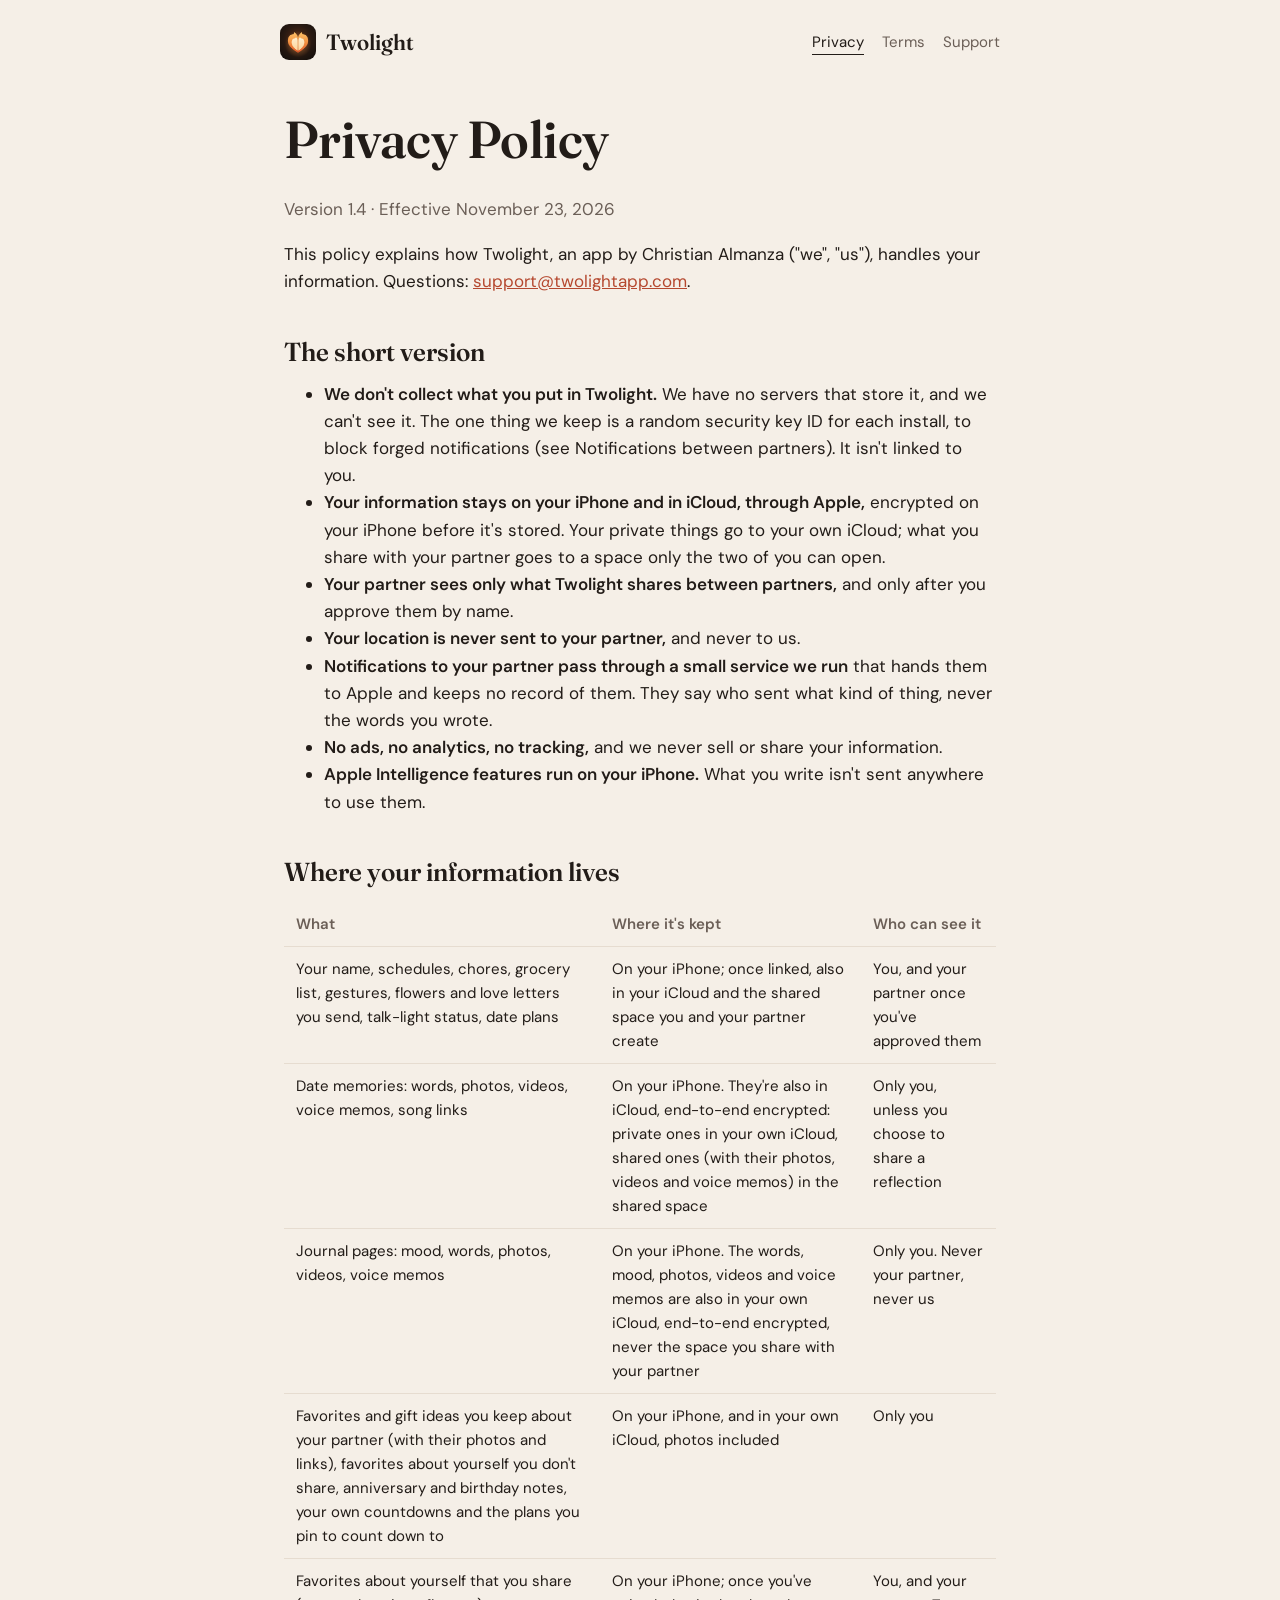
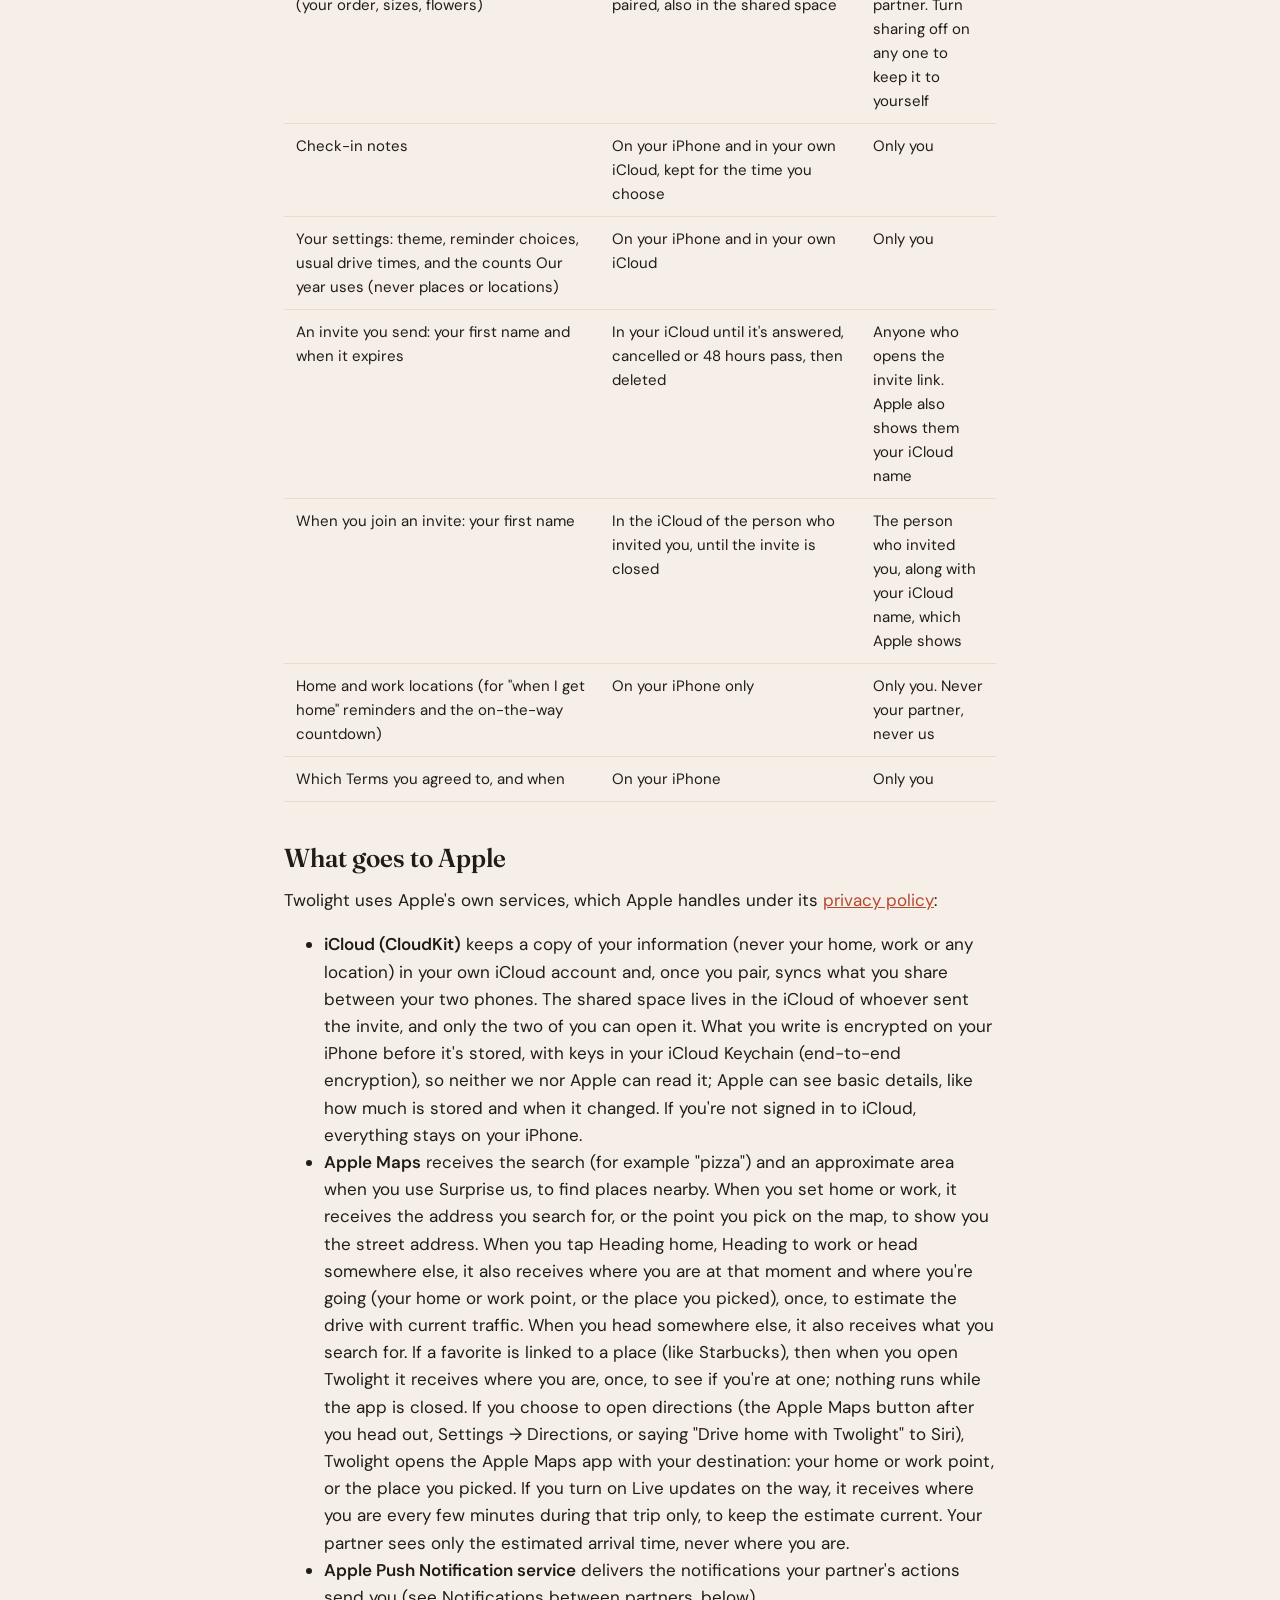
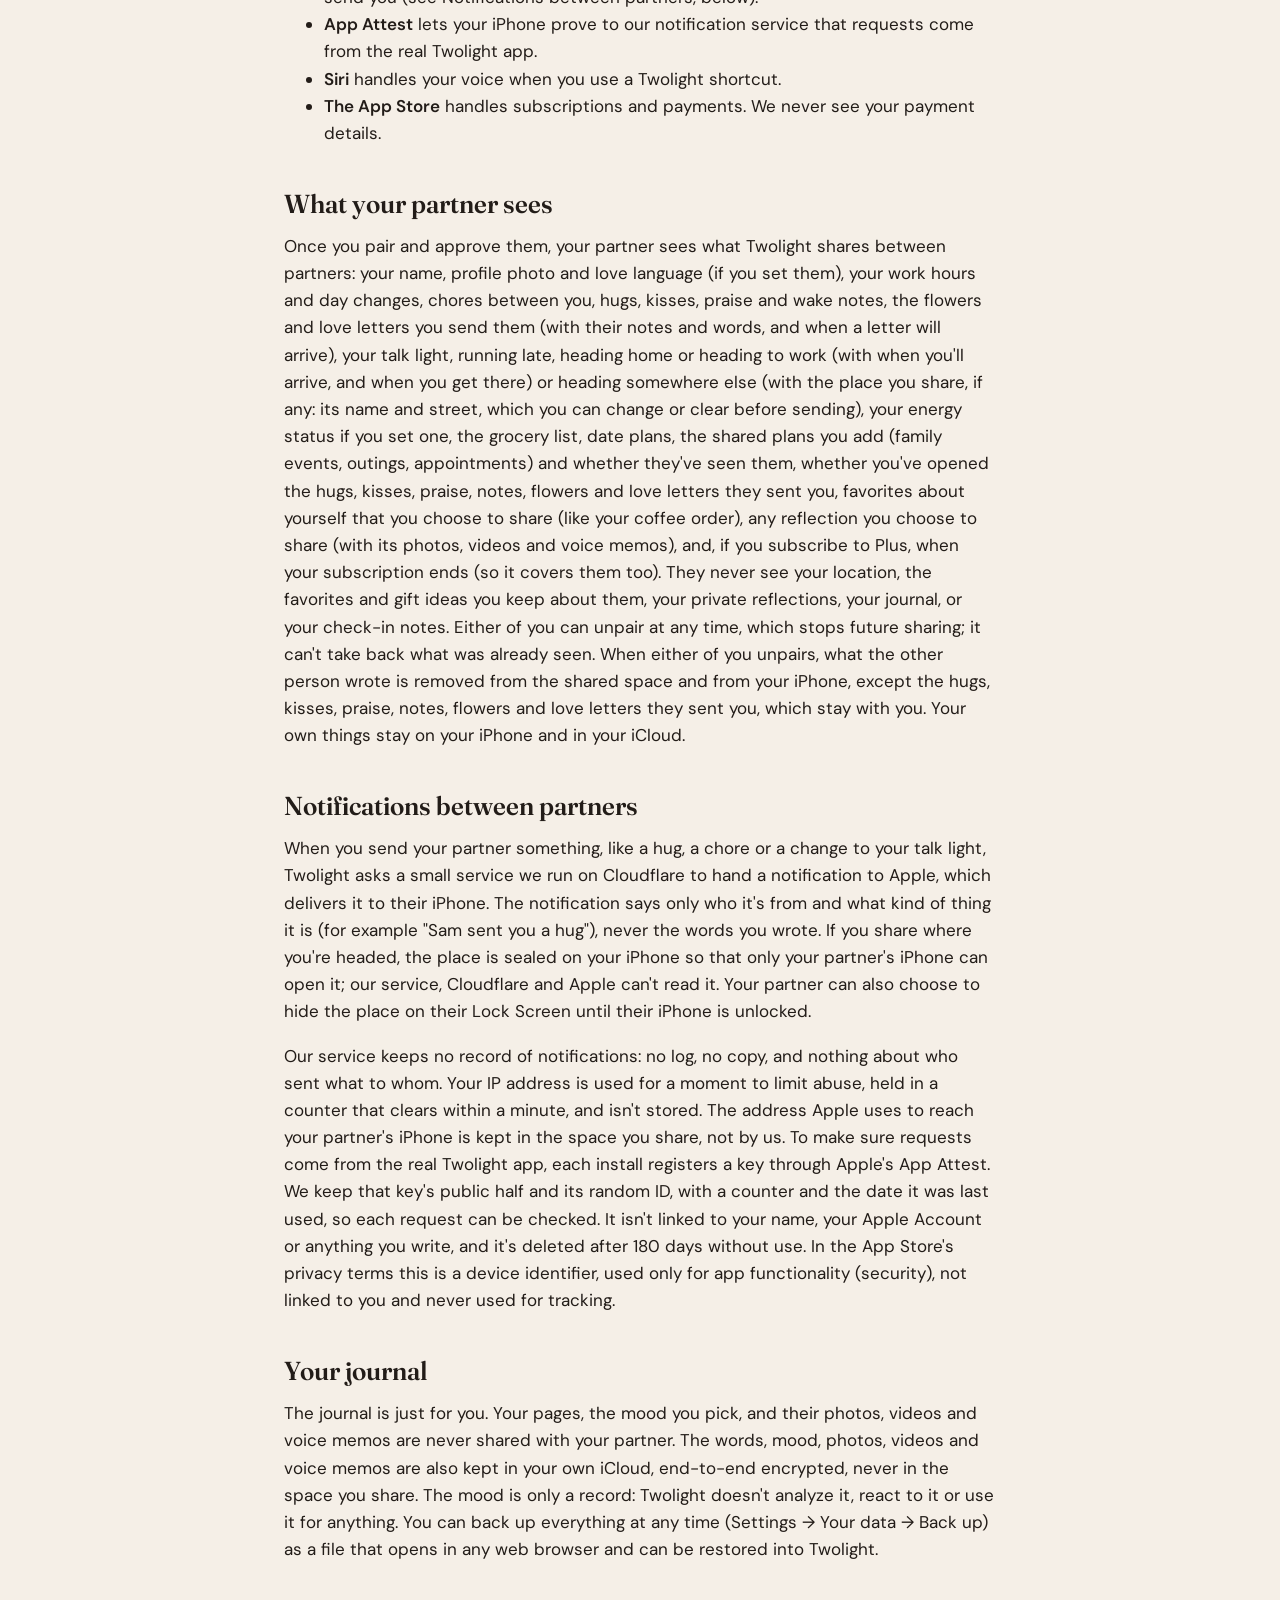
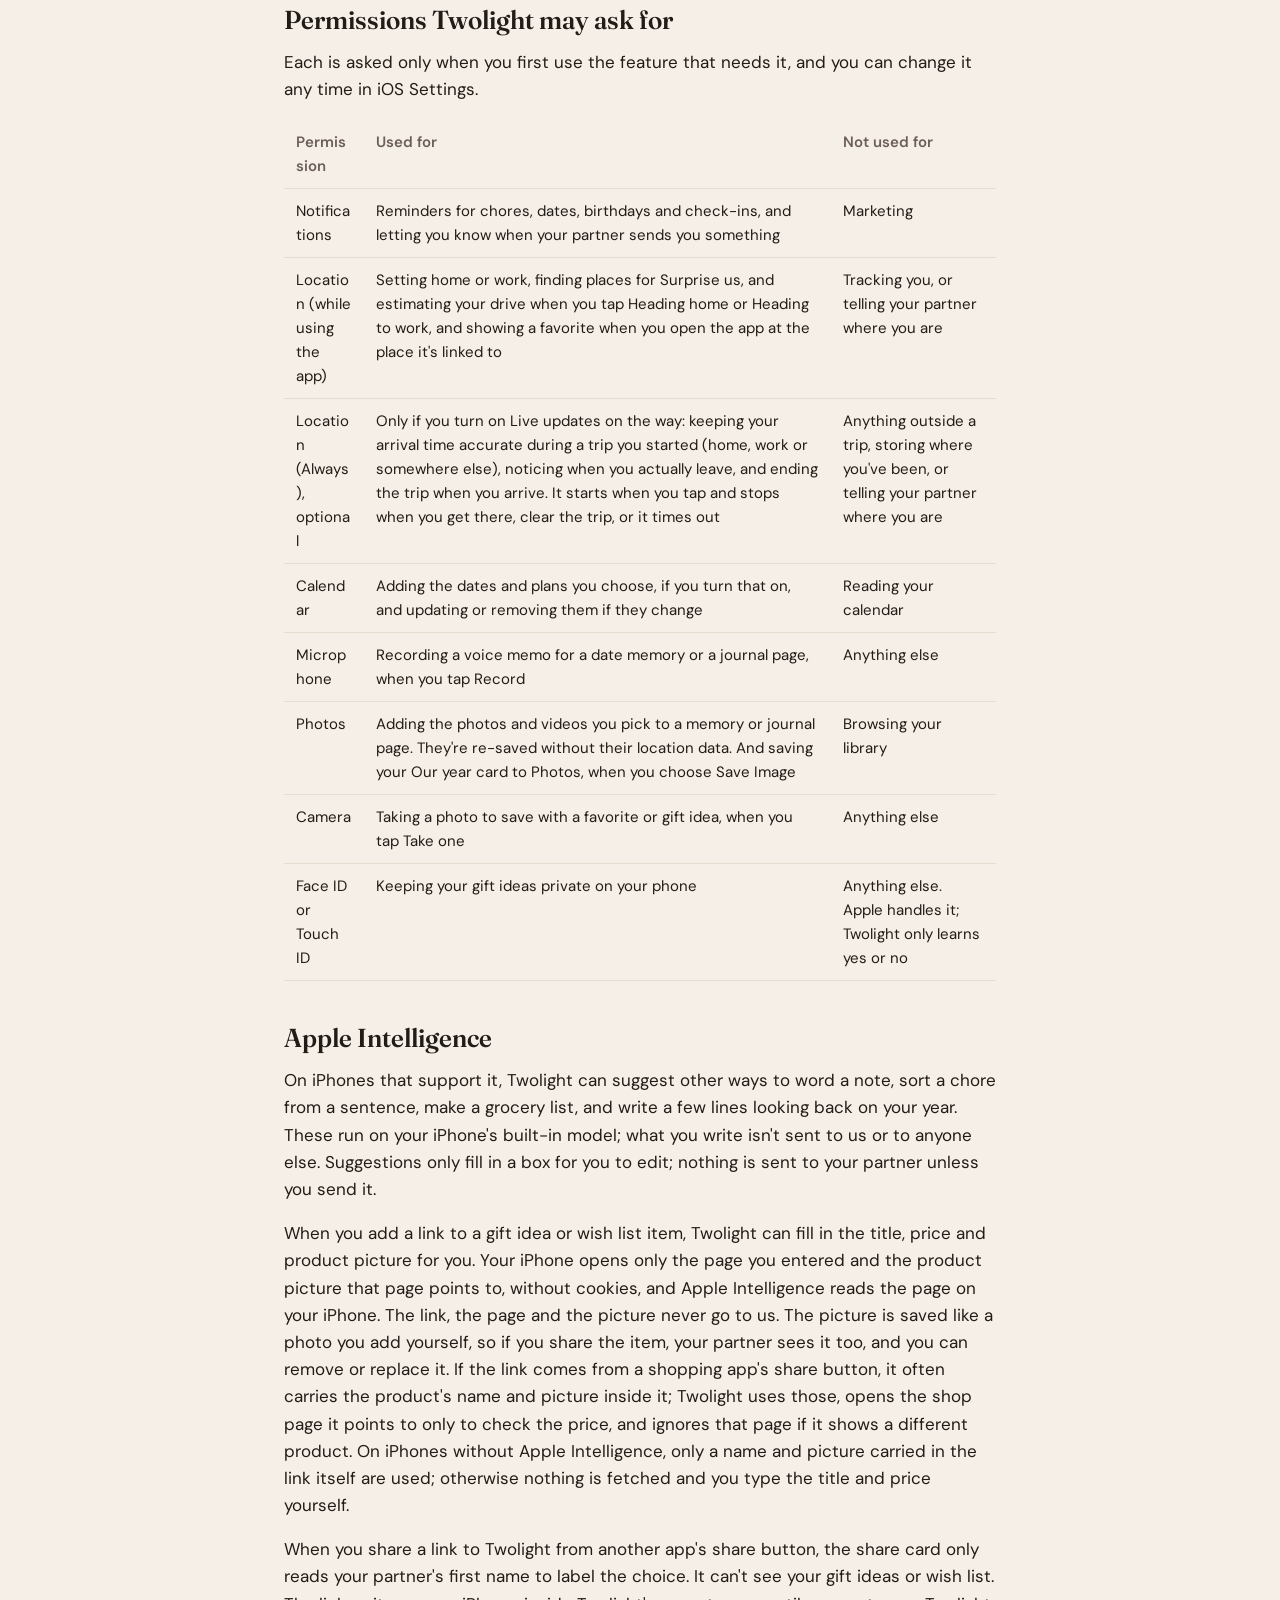
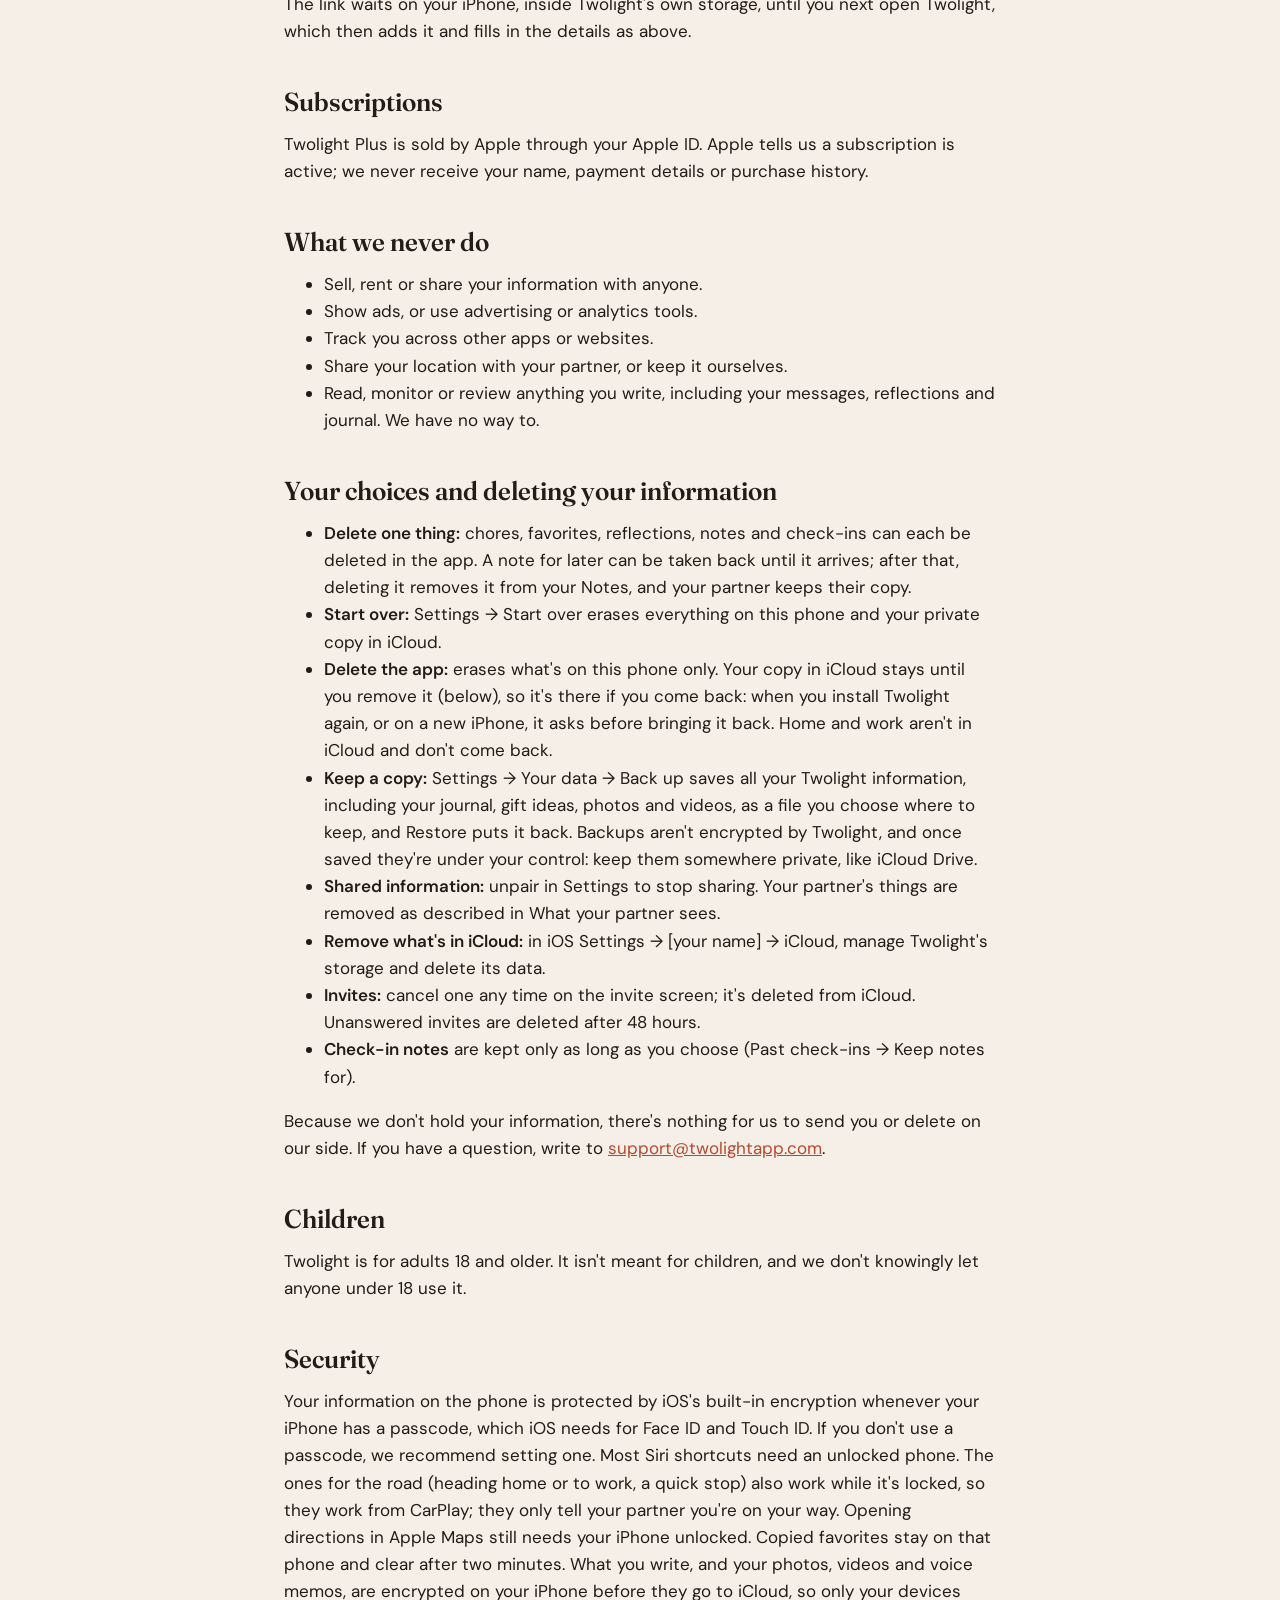
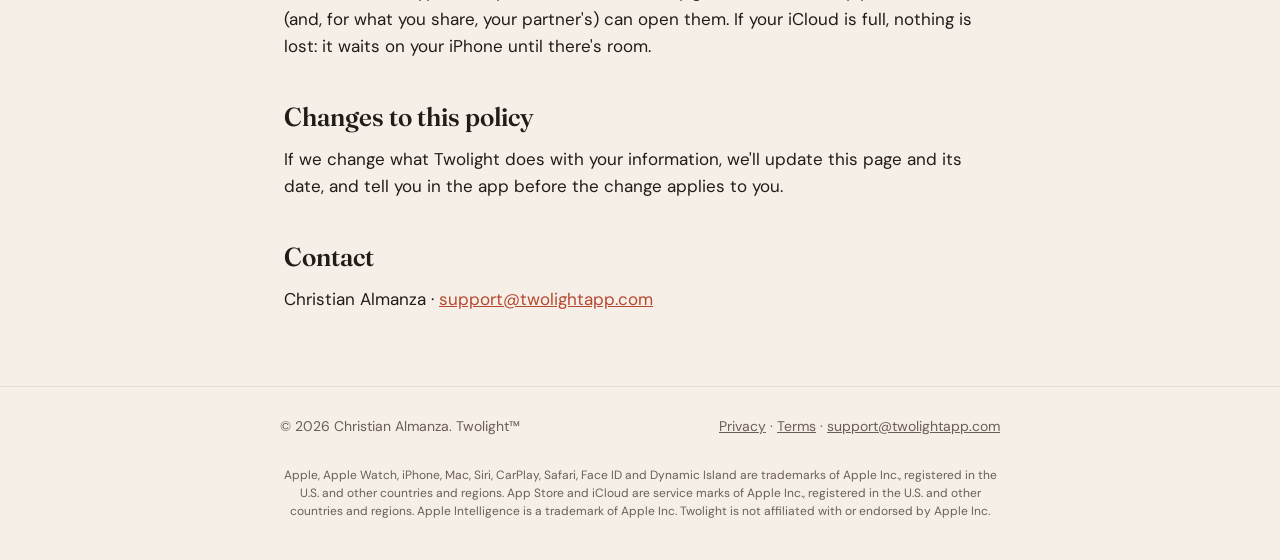
==== commit 3896a9f0: "Mark 1.1 features as coming soon so the site can go live before 1.1 Support: an asterisk on the 14 q" ====
--- a/privacy/index.html
+++ b/privacy/index.html
@@ -16,7 +16,7 @@
 
 <main id="main" class="wrap doc">
   <h1>Privacy Policy</h1>
-  <p class="muted">Version 1.4 · Effective November 2026</p>
+  <p class="muted">Version 1.4 · Effective November 23, 2026</p>
   <p>This policy explains how Twolight, an app by Christian Almanza ("we", "us"), handles your information. Questions: <a href="mailto:support@twolightapp.com">support@twolightapp.com</a>.</p>
 
   <h2>The short version</h2>
--- a/style.css
+++ b/style.css
@@ -73,6 +73,10 @@
 footer .credit { flex-basis: 100%; margin: 4px 0 0; font-size: 12px; line-height: 1.5; color: var(--muted); }
 /* Wider screens: centered under the footer row, in a readable measure. Phones keep it left, like the stacked footer. */
 @media (min-width: 761px) { footer .credit, .home footer .credit { max-width: 760px; margin: 12px auto 0; text-align: center; } }
+/* Features coming in the next app version: a small asterisk and one note. Remove both once that version is out. */
+.soon { color: var(--accent); font-weight: 600; margin-left: 2px; }
+.soon-note { margin: 10px 0 0; font-size: 13px; line-height: 1.5; color: var(--muted); }
+.all-features .soon-note { padding: 0 24px 20px; margin: 0; }
 
 
 /* Website polish: shared readability and keyboard navigation. */
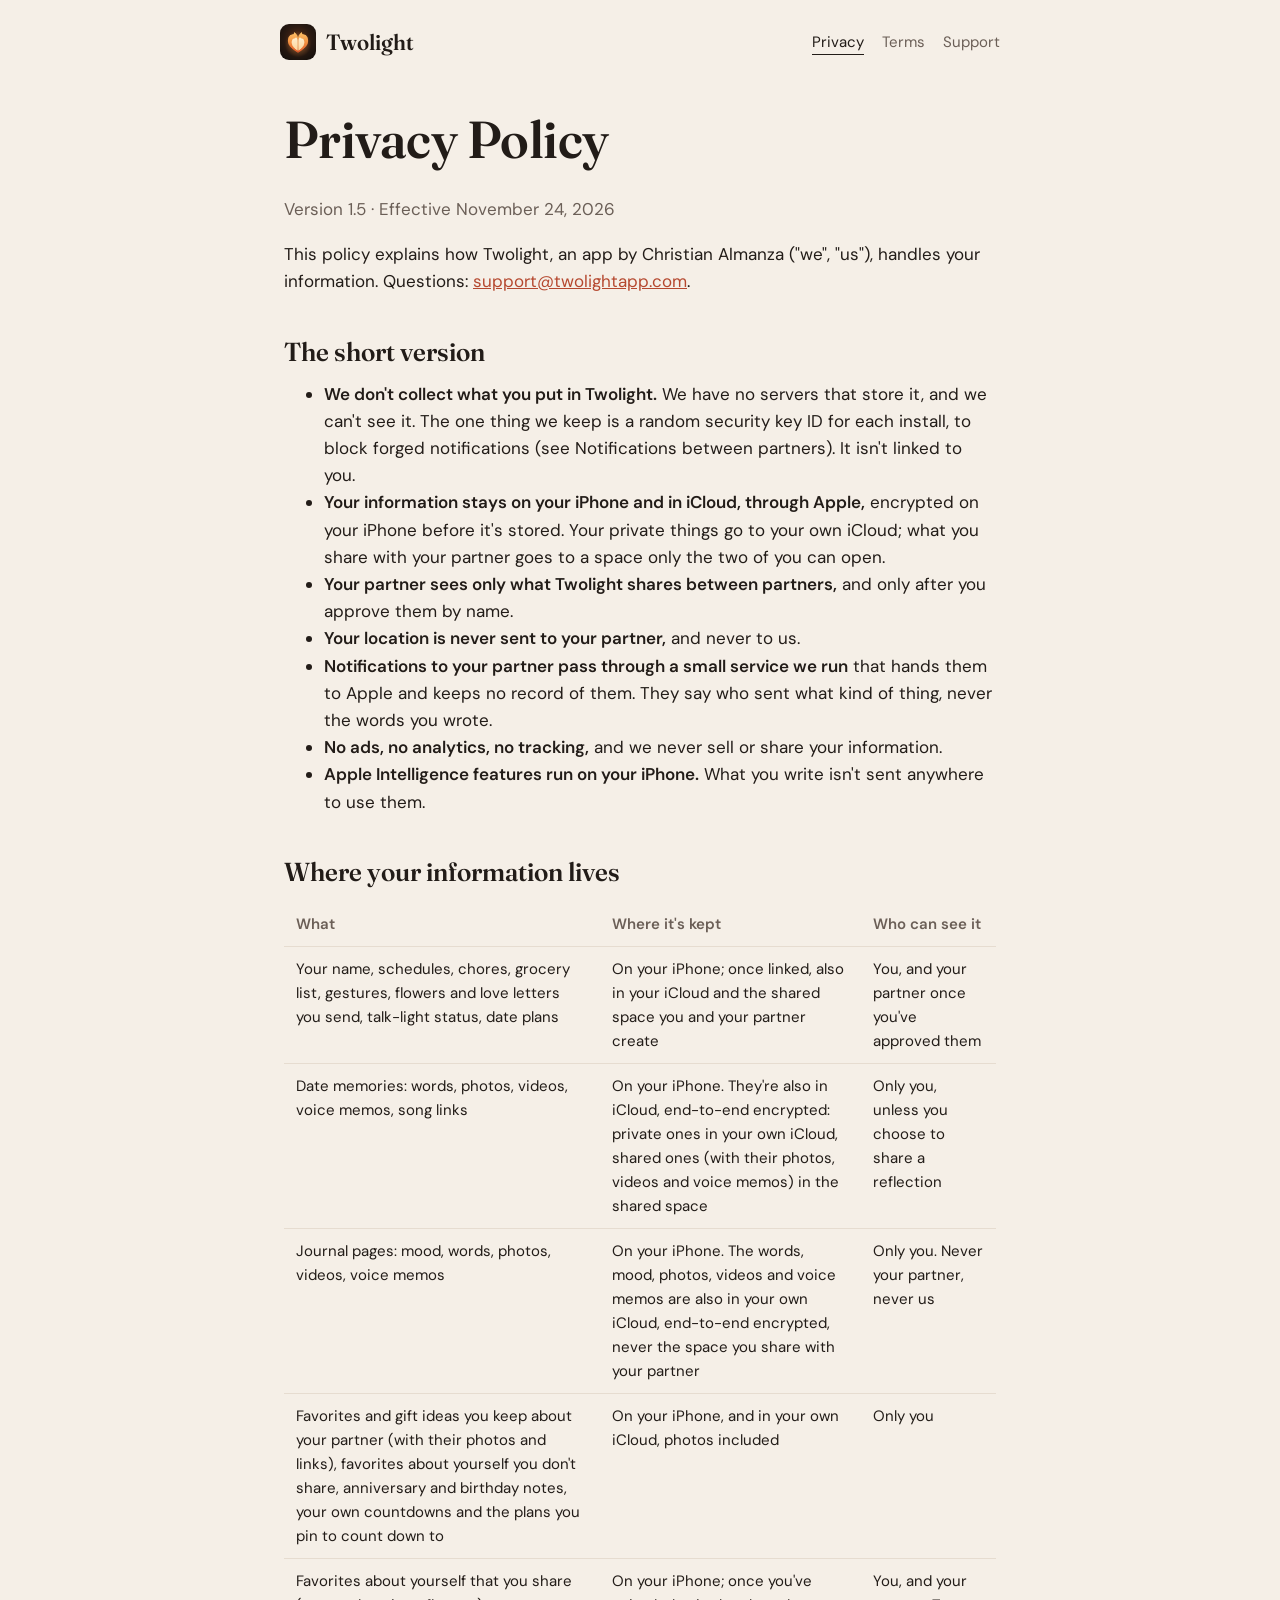
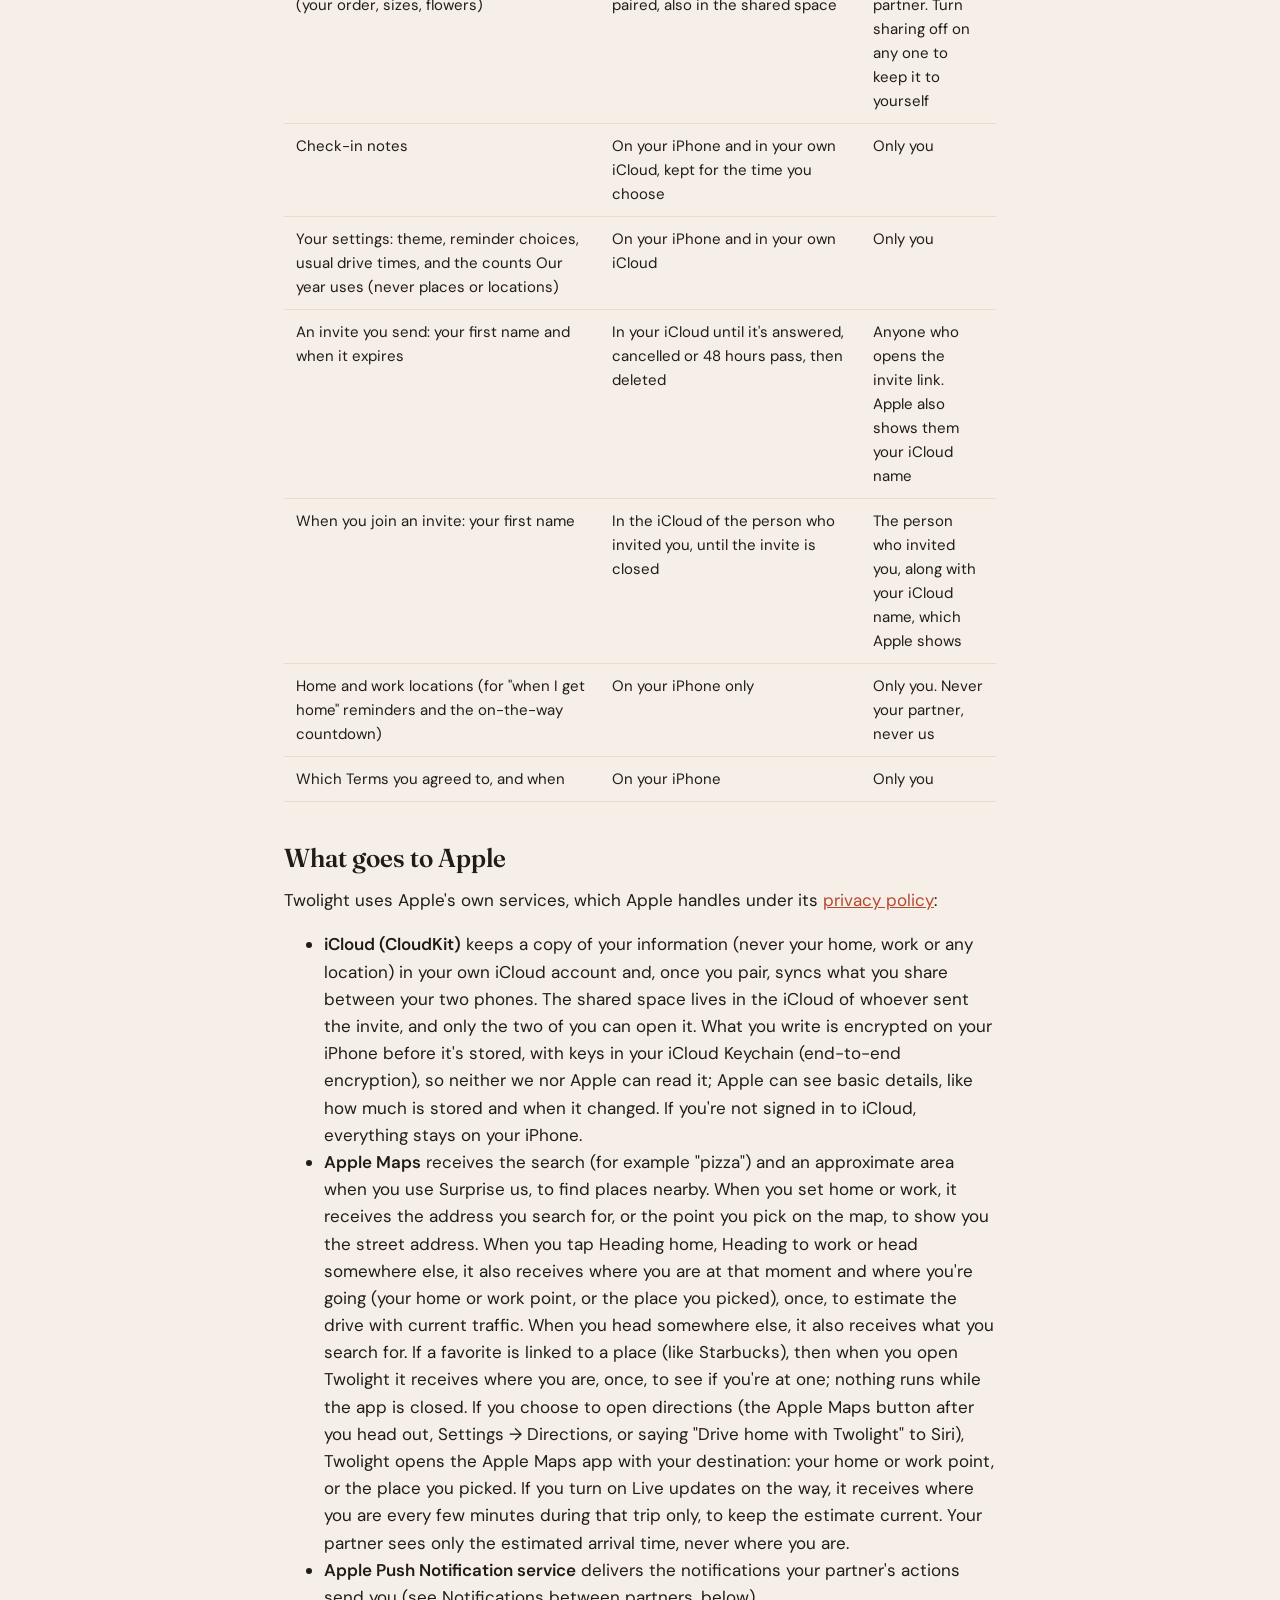
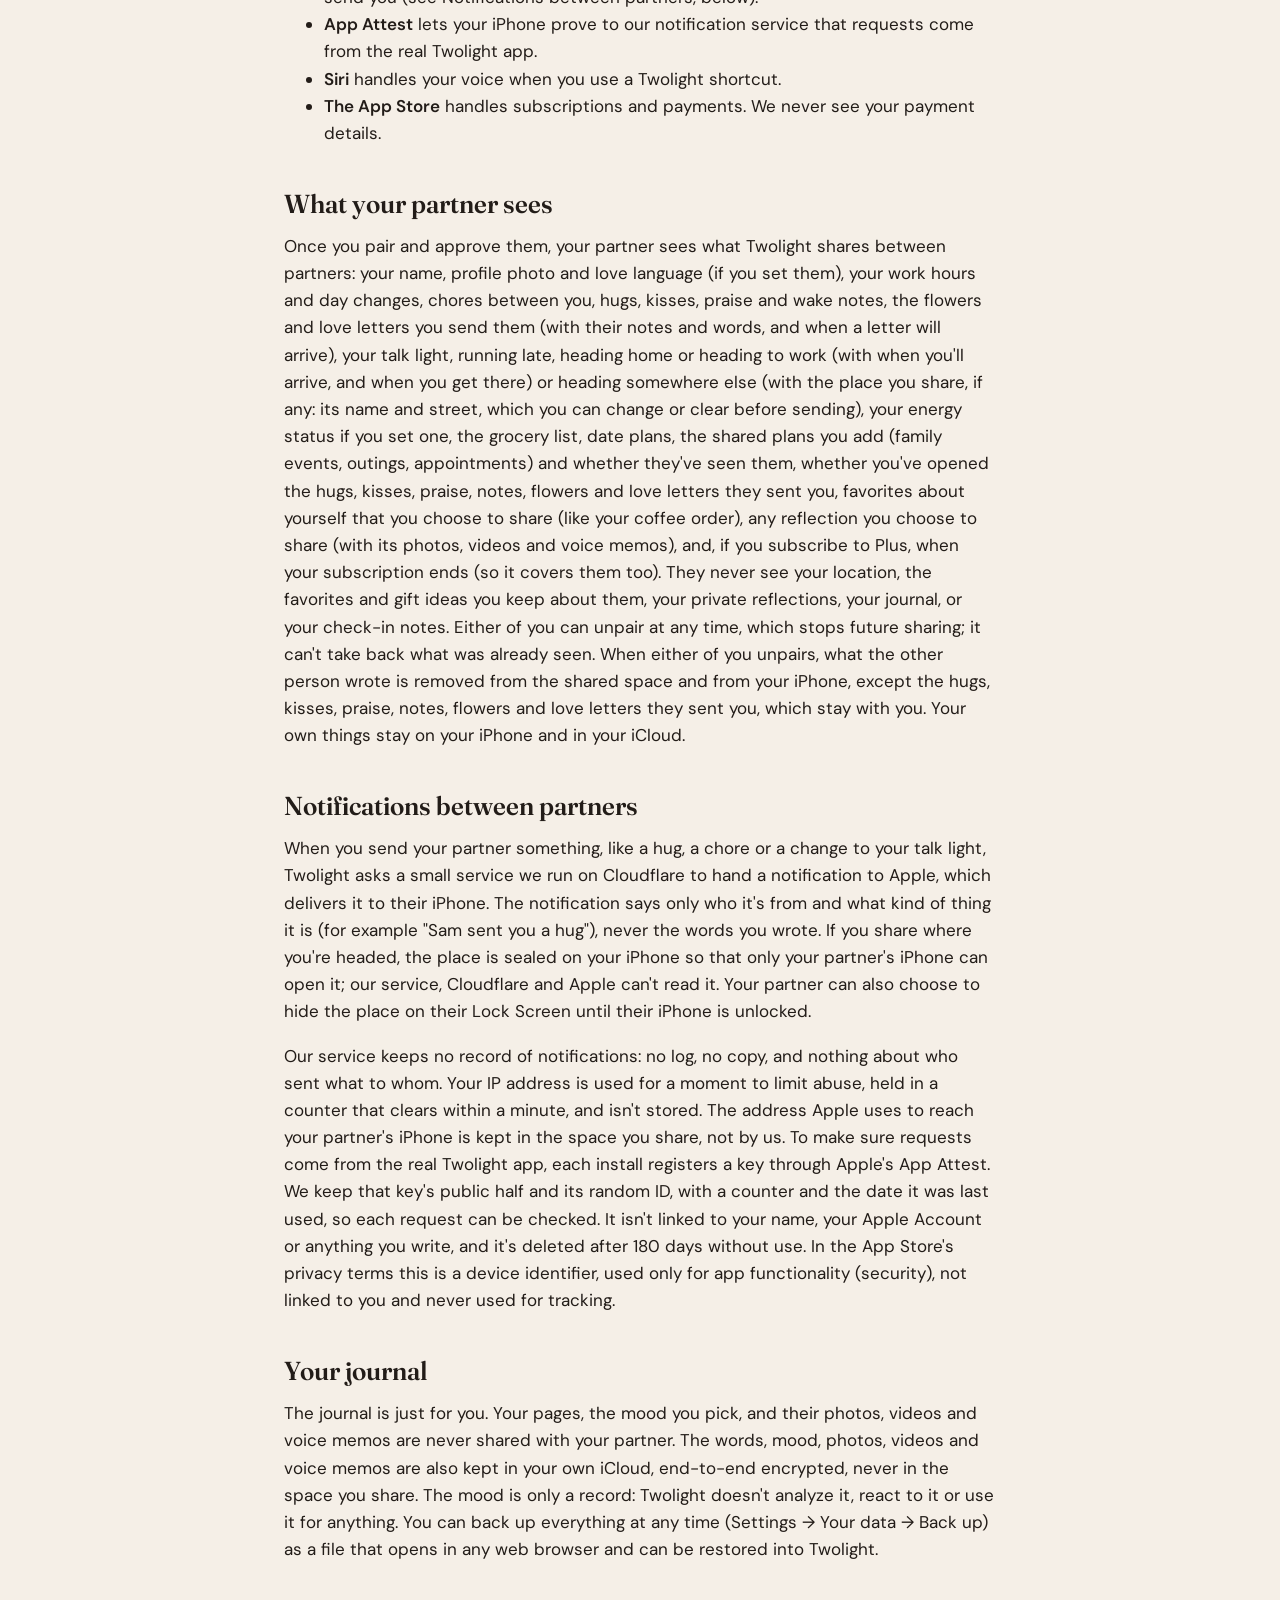
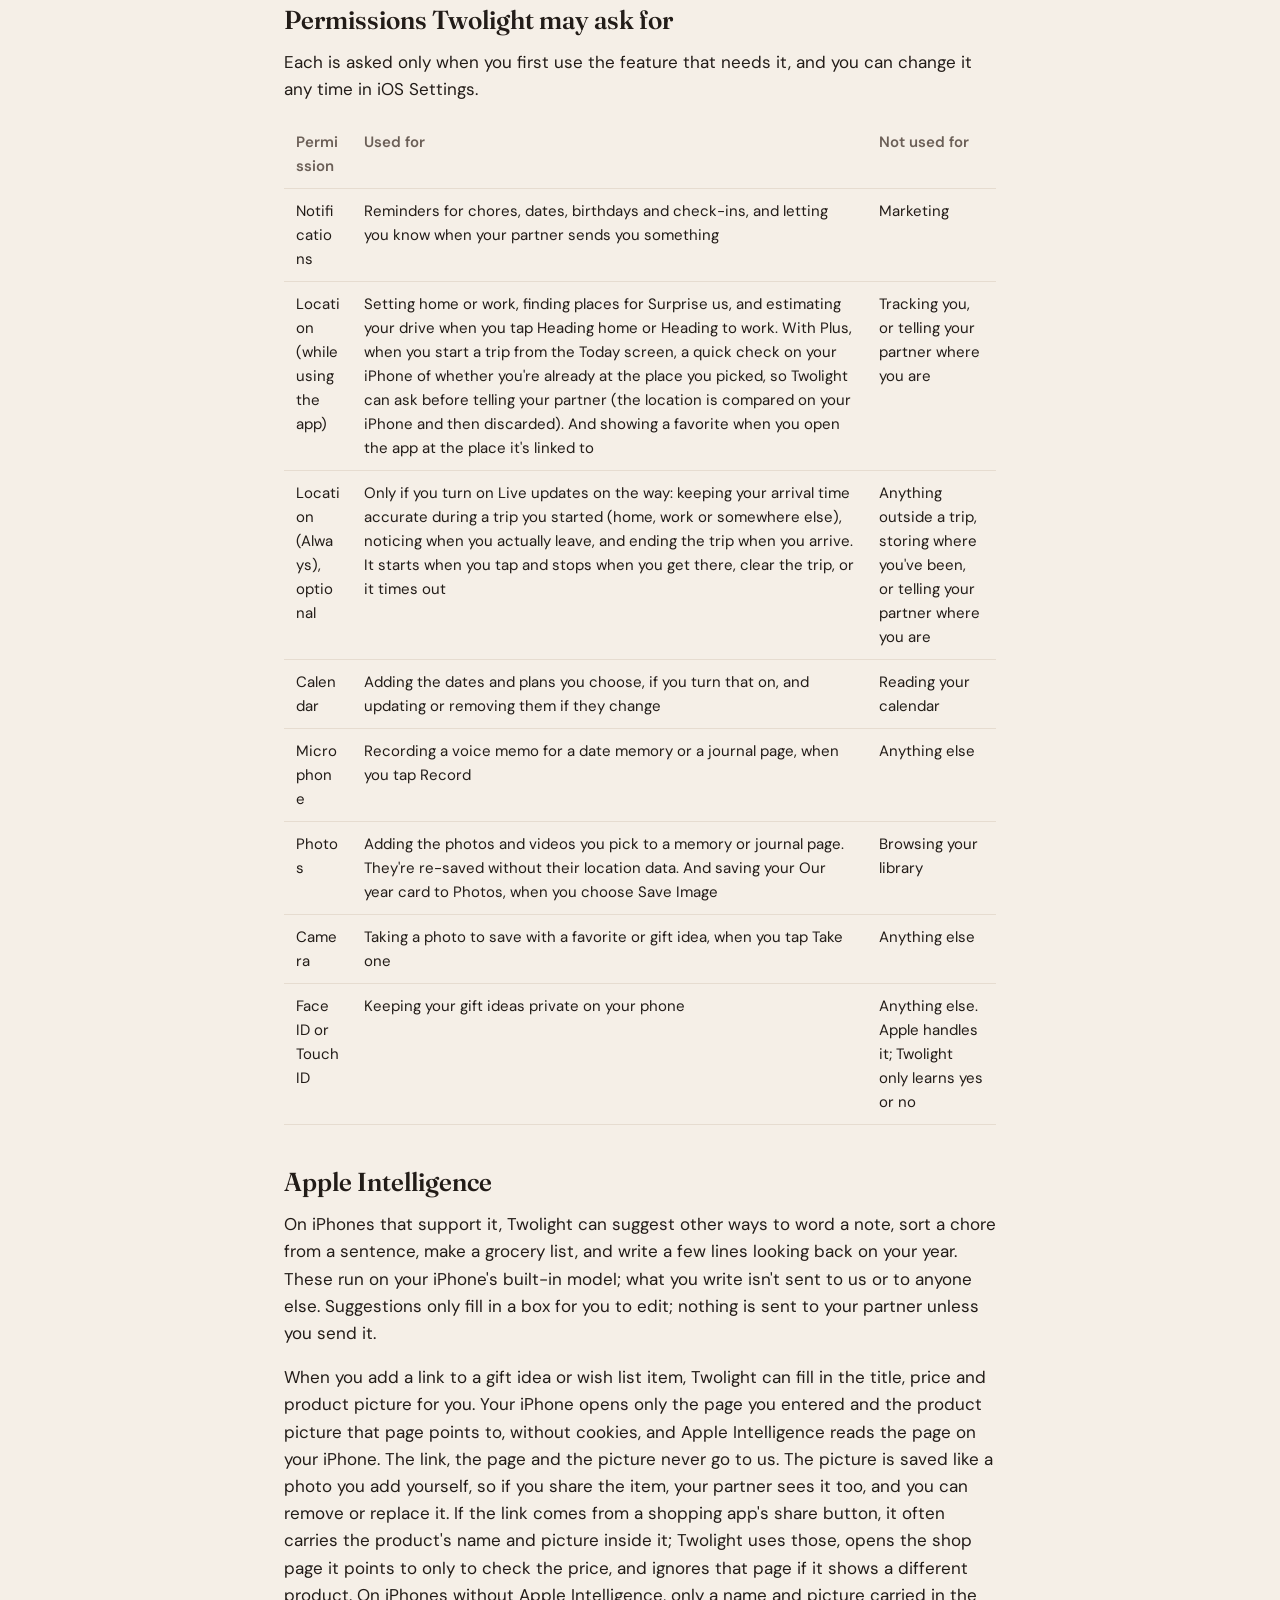
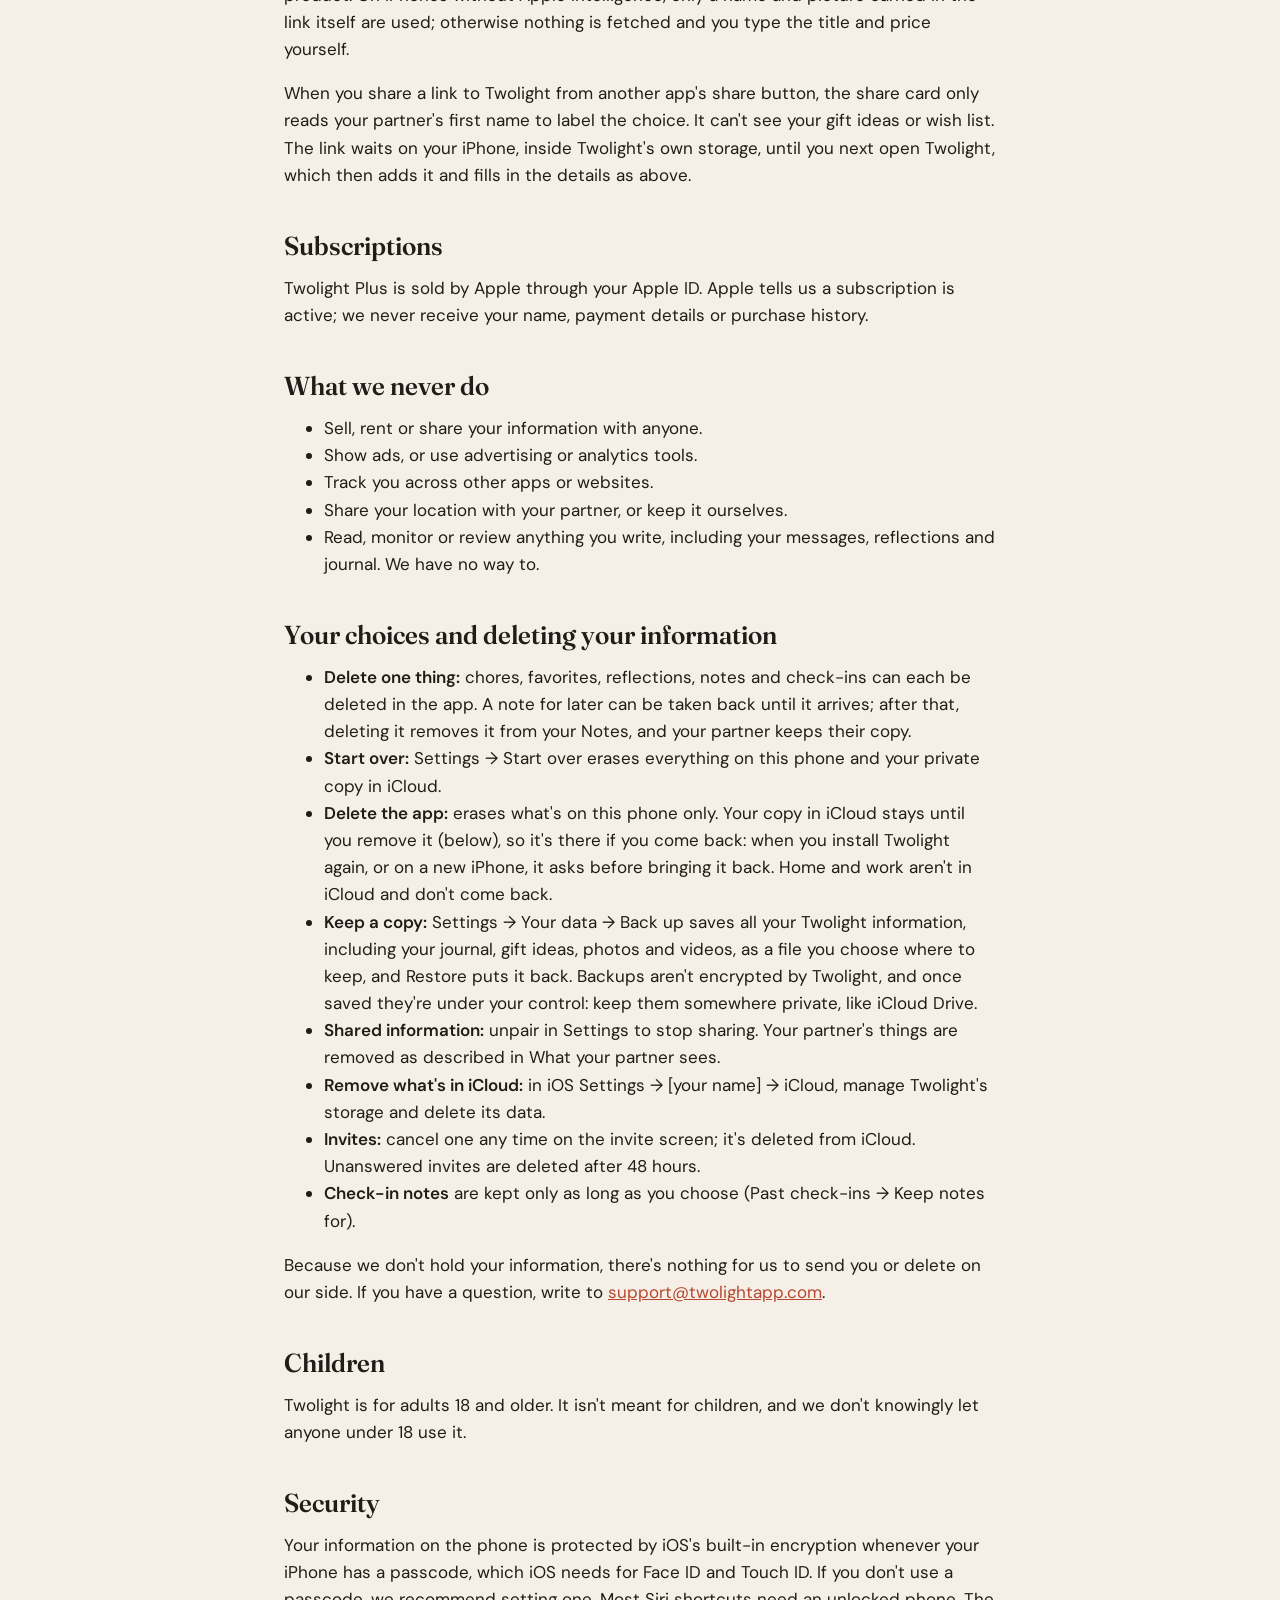
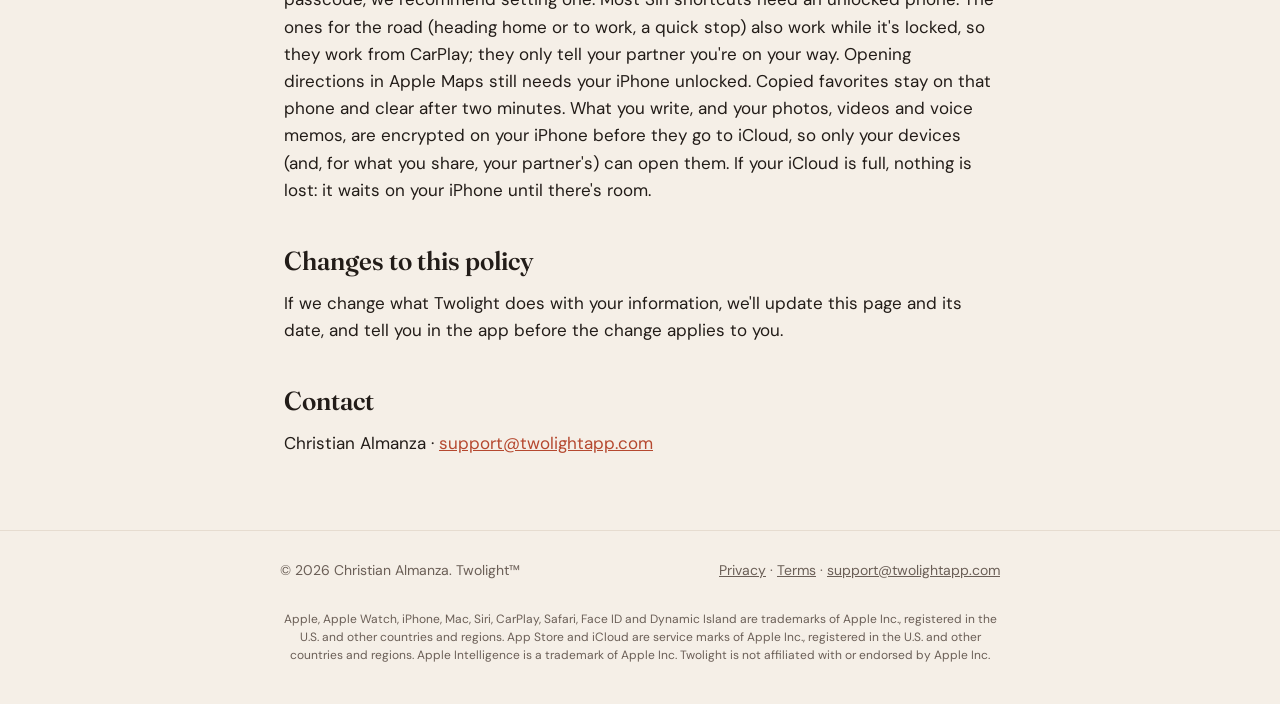
==== commit 84b839a7: "Privacy Policy 1.5: the Plus 'already there' check before a trip Co-Authored-By: Claude Opus 5.5 <no" ====
--- a/privacy/index.html
+++ b/privacy/index.html
@@ -16,7 +16,7 @@
 
 <main id="main" class="wrap doc">
   <h1>Privacy Policy</h1>
-  <p class="muted">Version 1.4 · Effective November 23, 2026</p>
+  <p class="muted">Version 1.5 · Effective November 24, 2026</p>
   <p>This policy explains how Twolight, an app by Christian Almanza ("we", "us"), handles your information. Questions: <a href="mailto:support@twolightapp.com">support@twolightapp.com</a>.</p>
 
   <h2>The short version</h2>
@@ -72,7 +72,7 @@
   <table>
     <tr><th>Permission</th><th>Used for</th><th>Not used for</th></tr>
     <tr><td>Notifications</td><td>Reminders for chores, dates, birthdays and check-ins, and letting you know when your partner sends you something</td><td>Marketing</td></tr>
-    <tr><td>Location (while using the app)</td><td>Setting home or work, finding places for Surprise us, and estimating your drive when you tap Heading home or Heading to work, and showing a favorite when you open the app at the place it's linked to</td><td>Tracking you, or telling your partner where you are</td></tr>
+    <tr><td>Location (while using the app)</td><td>Setting home or work, finding places for Surprise us, and estimating your drive when you tap Heading home or Heading to work. With Plus, when you start a trip from the Today screen, a quick check on your iPhone of whether you're already at the place you picked, so Twolight can ask before telling your partner (the location is compared on your iPhone and then discarded). And showing a favorite when you open the app at the place it's linked to</td><td>Tracking you, or telling your partner where you are</td></tr>
     <tr><td>Location (Always), optional</td><td>Only if you turn on Live updates on the way: keeping your arrival time accurate during a trip you started (home, work or somewhere else), noticing when you actually leave, and ending the trip when you arrive. It starts when you tap and stops when you get there, clear the trip, or it times out</td><td>Anything outside a trip, storing where you've been, or telling your partner where you are</td></tr>
     <tr><td>Calendar</td><td>Adding the dates and plans you choose, if you turn that on, and updating or removing them if they change</td><td>Reading your calendar</td></tr>
     <tr><td>Microphone</td><td>Recording a voice memo for a date memory or a journal page, when you tap Record</td><td>Anything else</td></tr>
--- a/style.css
+++ b/style.css
@@ -45,18 +45,8 @@
 
 /* Home */
 .hero { padding: 48px 0 24px; text-align: center; }
-.hero img.icon { width: 104px; height: 104px; border-radius: 24px; box-shadow: 0 10px 30px rgba(0,0,0,.15); margin-bottom: 24px; }
 .hero .lede { margin: 0 auto 28px; }
-.pill { display: inline-block; padding: 12px 22px; border-radius: 999px; background: var(--ink); color: var(--bg);
-  font-weight: 600; text-decoration: none; }
-.grid { display: grid; grid-template-columns: repeat(auto-fit, minmax(220px, 1fr)); gap: 14px; margin: 28px 0; }
-.card { background: var(--card); border: 1px solid var(--line); border-radius: 18px; padding: 20px; }
-.card h3 { margin-top: 0; }
-.card p { margin: 0; color: var(--muted); font-size: 15.5px; }
-.dot { display: inline-block; width: 10px; height: 10px; border-radius: 50%; background: var(--accent); margin-right: 8px; }
-.dot.p { background: var(--partner); }
 .price { display: flex; gap: 14px; flex-wrap: wrap; }
-.price .card { flex: 1 1 200px; }
 .price strong { font: 600 28px "Fraunces", Georgia, serif; display: block; }
 
 /* Legal pages */
@@ -73,10 +63,6 @@
 footer .credit { flex-basis: 100%; margin: 4px 0 0; font-size: 12px; line-height: 1.5; color: var(--muted); }
 /* Wider screens: centered under the footer row, in a readable measure. Phones keep it left, like the stacked footer. */
 @media (min-width: 761px) { footer .credit, .home footer .credit { max-width: 760px; margin: 12px auto 0; text-align: center; } }
-/* Features coming in the next app version: a small asterisk and one note. Remove both once that version is out. */
-.soon { color: var(--accent); font-weight: 600; margin-left: 2px; }
-.soon-note { margin: 10px 0 0; font-size: 13px; line-height: 1.5; color: var(--muted); }
-.all-features .soon-note { padding: 0 24px 20px; margin: 0; }
 
 
 /* Website polish: shared readability and keyboard navigation. */
@@ -491,3 +477,525 @@
 /* A last bit of warm light under the closing line and the 404, echoing the hero. */
 .closing, .not-found { position: relative; isolation: isolate; }
 .closing::before, .not-found::before { content: ""; position: absolute; inset: 0; z-index: -1; pointer-events: none; background: radial-gradient(ellipse 36% 62% at 34% 55%, #e8a68138, transparent), radial-gradient(ellipse 32% 56% at 68% 50%, #8abbb426, transparent); }
+
+/* A day with Twolight (launch 1.1): a timeline of moments, each a small problem and the screen that helps.
+   Desktop: phones swing through 3D as they pass, tied to scroll; pointer tilt on hover.
+   Phones: a swipeable row with a light coverflow turn. Reduced motion: still and flat. */
+.day { padding-block: 80px 24px; }
+.day-line { list-style: none; margin: 0; padding: 0; position: relative; }
+.day-line::before { content: ""; position: absolute; left: 7px; top: 12px; bottom: 12px; width: 1px; background: var(--line); }
+.moment { position: relative; display: grid; grid-template-columns: 1fr minmax(240px, 300px); align-items: center; gap: 56px;
+  padding: 0 0 72px 44px; }
+.moment:nth-child(even) { grid-template-columns: minmax(240px, 300px) 1fr; }
+.moment:nth-child(even) .moment-copy { order: 2; }
+.moment::before { content: ""; position: absolute; left: 1px; top: 6px; width: 13px; height: 13px; border-radius: 50%;
+  background: var(--bg); border: 2px solid var(--accent); box-sizing: border-box; }
+.moment-time { margin: 0 0 14px; font-size: 13px; font-weight: 600; letter-spacing: .12em; text-transform: uppercase; color: var(--accent); }
+.moment-problem { font: 600 clamp(19px, 2vw, 22px)/1.35 "Fraunces", Georgia, serif; color: var(--muted); margin: 0 0 8px; letter-spacing: -.01em; }
+.moment h3 { margin: 0 0 14px; }
+.moment-copy > p:not(.moment-time):not(.moment-problem) { color: var(--muted); max-width: 30em; }
+.moment-shot { margin: 0; perspective: 1100px; display: flex; justify-content: center; }
+.tilt { width: min(100%, 268px); transform: rotateX(var(--ty, 0deg)) rotateY(var(--tx, 0deg)); transition: transform .5s cubic-bezier(.22, 1, .36, 1);
+  transform-style: preserve-3d; will-change: transform; }
+.phone { width: 100%; aspect-ratio: 560 / 1217; border-radius: 42px; padding: 9px; background: #1c1b1f;
+  box-shadow: 0 1px 0 #ffffff22 inset, 0 30px 60px -18px #2a150c55, 0 12px 24px -12px #0006; transform-style: preserve-3d; }
+.phone img { display: block; width: 100%; height: 100%; border-radius: 33px; object-fit: cover; }
+.moment .badge { margin-top: 4px; }
+
+@media (prefers-reduced-motion: no-preference) {
+ @supports (animation-timeline: view()) {
+  .day-line::after { content: ""; position: absolute; left: 7px; top: 12px; bottom: 12px; width: 1px; background: var(--accent);
+    transform-origin: top; animation: day-fill linear both; animation-timeline: view(); animation-range: cover 10% cover 90%; }
+  @keyframes day-fill { from { transform: scaleY(0); } to { transform: scaleY(1); } }
+  .moment { --dir: 1; }
+  .moment:nth-child(even) { --dir: -1; }
+  .moment .phone { animation: phone-pass linear both; animation-timeline: view(); animation-range: cover 0% cover 100%; }
+  @keyframes phone-pass {
+   0%   { transform: translateY(70px) translateZ(-140px) rotateY(calc(var(--dir) * -32deg)) rotateX(14deg); opacity: .25; }
+   38%, 58% { transform: translateY(0) translateZ(0) rotateY(calc(var(--dir) * -7deg)) rotateX(3deg); opacity: 1; }
+   100% { transform: translateY(-60px) translateZ(-120px) rotateY(calc(var(--dir) * 22deg)) rotateX(-10deg); opacity: .35; }
+  }
+  .moment-copy { animation: copy-in linear both; animation-timeline: view(); animation-range: entry 15% cover 40%; }
+  @keyframes copy-in { from { opacity: 0; transform: translateY(26px); } to { opacity: 1; transform: none; } }
+  .moment::before { animation: dot-on linear both; animation-timeline: view(); animation-range: entry 40% cover 42%; }
+  @keyframes dot-on { to { background: var(--accent); box-shadow: 0 0 0 6px color-mix(in srgb, var(--accent) 18%, transparent); } }
+ }
+}
+
+@media (max-width: 899px) {
+ .day { padding-block: 56px 8px; }
+ .day-line { display: flex; align-items: flex-start; gap: 14px; overflow-x: auto; scroll-snap-type: x mandatory; overscroll-behavior-x: contain;
+   margin-inline: -24px; padding: 8px 24px 20px; scroll-padding-inline: 24px; scrollbar-width: none; }
+ .day-line::-webkit-scrollbar { display: none; }
+ .day-line::before, .day-line::after { display: none; }
+ .moment, .moment:nth-child(even) { flex: 0 0 84%; scroll-snap-align: start; display: flex; flex-direction: column-reverse; gap: 22px;
+   padding: 22px 20px 24px; background: var(--card); border: 1px solid var(--line); border-radius: 24px; }
+ .moment:nth-child(even) .moment-copy { order: 0; }
+ .moment::before { display: none; }
+ .tilt { width: 200px; }
+ .phone { border-radius: 34px; padding: 7px; }
+ .phone img { border-radius: 27px; }
+ .moment-copy > p:not(.moment-time):not(.moment-problem) { font-size: 16px; }
+ @media (prefers-reduced-motion: no-preference) {
+  @supports (animation-timeline: view()) {
+   .moment .phone { animation: phone-flow linear both; animation-timeline: view(inline); animation-range: cover 0% cover 100%; }
+   @keyframes phone-flow {
+    0%   { transform: rotateY(28deg) translateZ(-60px); }
+    50%  { transform: rotateY(0) translateZ(0); }
+    100% { transform: rotateY(-28deg) translateZ(-60px); }
+   }
+   .moment-copy { animation: none; }
+  }
+ }
+}
+
+/* ---------- A day with Twolight, v2: a 3D path you travel along (desktop, motion allowed, JS on) ----------
+   app.js adds .day-3d; without it (phones, Reduce Motion, no JS) the section stays the plain timeline above.
+   The camera follows a curving road of path lights; each moment waits at its own bend. Sky goes
+   morning -> noon -> dusk -> night with the day. transform and opacity only. */
+.day-3d { position: relative; max-width: none; padding: 0; }
+.day-3d .section-heading { max-width: 1140px; margin: 0 auto; padding: 80px 32px 0; }
+.day-3d .day-runway { position: relative; }
+.day-3d .day-stage { position: sticky; top: 0; height: 100vh; overflow: hidden; perspective: 1100px; perspective-origin: 50% 42%; }
+.day-3d .day-sky { position: absolute; inset: 0; pointer-events: none; }
+.day-3d .day-sky i { position: absolute; inset: 0; opacity: 0; }
+.day-3d .sky-morning { background: radial-gradient(120% 90% at 70% 100%, #b8667a 0%, #4a3656 40%, #231e33 75%, #1a1826 100%); opacity: 1; }
+.day-3d .sky-noon { background: radial-gradient(120% 90% at 50% 0%, #4c3d63 0%, #2c2540 50%, #1c1a28 100%); }
+.day-3d .sky-dusk { background: radial-gradient(120% 90% at 50% 100%, #f0a07a 0%, #a8526a 38%, #3a2a48 75%, #221d33 100%); }
+.day-3d .sky-night { background: radial-gradient(120% 90% at 50% 0%, #2b2f48 0%, #15171c 60%); }
+.day-3d .day-world { position: absolute; left: 50%; top: 50%; width: 0; height: 0; transform-style: preserve-3d; will-change: transform; }
+.day-3d .day-line { position: static; display: block; transform-style: preserve-3d; }
+.day-3d .day-line::before, .day-3d .day-line::after { display: none; }
+.day-3d .moment, .day-3d .moment:nth-child(even) { position: absolute; left: 0; top: 0; width: 820px; margin: -300px 0 0 -410px;
+  display: grid; grid-template-columns: 1fr 260px; gap: 48px; align-items: center; padding: 0;
+  transform-style: preserve-3d; will-change: transform, opacity; animation: none; }
+.day-3d .moment:nth-child(even) .moment-copy { order: 0; }
+.day-3d .moment::before { display: none; }
+.day-3d .moment-copy { animation: none !important; padding: 28px 30px; border-radius: 24px; color: #eadfd4;
+  background: rgba(30, 27, 38, .9); border: 1px solid rgba(255, 255, 255, .12); box-shadow: 0 24px 60px -30px #0005; }
+.day-3d .moment .phone { animation: none !important; }
+.day-3d .moment-shot { perspective: none; }
+.day-3d .day-lights { position: absolute; left: 0; top: 0; transform-style: preserve-3d; }
+.day-3d .day-lights b { position: absolute; left: -7px; top: -7px; width: 14px; height: 14px; border-radius: 50%;
+  background: radial-gradient(circle, #ffe7b0 0%, #e9b930 40%, transparent 72%); box-shadow: 0 0 22px 6px #e9b93066; }
+.day-3d .day-hud { position: absolute; left: 32px; right: 32px; bottom: 28px; display: flex; align-items: end; justify-content: space-between;
+  pointer-events: none; }
+.day-3d .day-clock { font: 600 clamp(28px, 3.4vw, 44px)/1 "Fraunces", Georgia, serif; letter-spacing: -.02em; color: #f5efe7;
+  transition: color .4s; }
+.day-3d .moment-copy h3 { color: #f5efe7; }
+.day-3d .moment-copy > p.moment-problem, .day-3d .moment-copy > p:not(.moment-time):not(.moment-problem) { color: #d9cfc5; }
+.day-3d .moment-copy .badge { color: #eadfd4; border-color: rgba(255, 255, 255, .22); }
+/* One look all day: a soft dark bar that reads on morning, dusk and night skies alike. */
+.day-3d .day-stops { display: flex; gap: 4px; pointer-events: auto; padding: 8px 12px; border-radius: 16px;
+  background: rgba(28, 24, 34, .72); border: 1px solid rgba(255, 255, 255, .14);
+  box-shadow: 0 12px 32px -14px rgba(0, 0, 0, .55); backdrop-filter: blur(14px) saturate(1.2); -webkit-backdrop-filter: blur(14px) saturate(1.2); }
+.day-3d .day-stops button { min-width: 44px; min-height: 44px; border: 0; background: none; color: rgba(245, 239, 231, .72); cursor: pointer; border-radius: 10px;
+  font: 600 11px/1 "DM Sans", sans-serif; letter-spacing: .1em; display: grid; place-items: center; gap: 6px; padding: 0 4px; }
+.day-3d .day-stops button::before { content: ""; width: 8px; height: 8px; border-radius: 50%; background: currentColor; opacity: .4;
+  transition: transform .25s, opacity .25s; }
+.day-3d .day-stops button[aria-current="true"]::before { opacity: 1; transform: scale(1.5); background: #f08a68; }
+.day-3d .day-stops button[aria-current="true"] { color: #fff; }
+.day-3d .day-stops button:hover { color: #fff; background: rgba(255, 255, 255, .08); }
+.day-3d .day-stops button::before { opacity: .55; }
+.day-3d .day-hint { position: absolute; top: 24px; left: 50%; transform: translateX(-50%); font-size: 12px; letter-spacing: .14em;
+  text-transform: uppercase; color: rgba(245, 239, 231, .6); transition: opacity .4s; }
+.day:not(.day-3d) .day-sky, .day:not(.day-3d) .day-lights { display: none; }
+.home .day.day-3d { max-width: none; padding-inline: 0; }
+
+/* ---------- Header switch, music, playable stops ---------- */
+.mode-switch { min-height: 44px; border: 0; background: none; color: var(--muted); font: inherit; font-size: 15px; cursor: pointer; padding: 0; }
+.mode-switch:hover { color: var(--ink); }
+.music-btn { min-height: 44px; padding: 0 14px; border-radius: 999px; margin-left: 4px; cursor: pointer;
+  border: 1px solid currentColor; background: none; color: inherit; font: 600 14px "DM Sans", sans-serif; opacity: .85; }
+.music-btn:hover { opacity: 1; }
+.mode-experience body.home > header .music-btn[aria-pressed="true"], .music-btn[aria-pressed="true"] { color: #f6b089; }
+.mode-experience .try, .mode-experience #story-talk { display: none; }
+.play-btn { display: inline-flex; align-items: center; min-height: 44px; margin-top: 14px; padding: 0 18px; border-radius: 10px; border: 0;
+  background: var(--button-bg, #a8412c); color: var(--button-ink, #fffaf5); font: 600 15px "DM Sans", sans-serif; cursor: pointer;
+  transition: transform .15s; }
+.play-btn:active { transform: scale(.96); }
+.play-note { font-size: 14px; color: var(--partner); margin: 10px 0 0; min-height: 1.4em; }
+.hug-fly { position: absolute; left: 34%; top: 62%; width: 26px; height: 26px; pointer-events: none; z-index: 5;
+  background: var(--accent); clip-path: path("M13 24 C13 24 1 16 1 8.5 C1 4.5 4 1.5 7.5 1.5 C10 1.5 12 3 13 5 C14 3 16 1.5 18.5 1.5 C22 1.5 25 4.5 25 8.5 C25 16 13 24 13 24Z");
+  animation: hug-fly 1.1s cubic-bezier(.22,1,.36,1) forwards; }
+@keyframes hug-fly { 0% { transform: translate(0,0) scale(.6); opacity: 0; } 15% { opacity: 1; transform: translate(10px,-10px) scale(1.1); }
+  100% { transform: translate(320px,-140px) scale(.5); opacity: 0; } }
+@media (prefers-reduced-motion: reduce) { .hug-fly { animation-duration: .01s; } }
+.moment-widget { display: block; }
+.moment-widget .overlap, .moment-widget .talk-figure { margin: 0; width: 100%; }
+.day-3d .moment-play, .day-3d .moment-play:nth-child(even) { width: 1080px; margin-left: -540px; grid-template-columns: 1fr 560px; }
+.day:not(.day-3d) .moment-play { grid-template-columns: 1fr minmax(300px, 560px); }
+@media (max-width: 760px) { .moment-widget { width: 100%; } .day-line .moment-play { flex-basis: 92%; } }
+
+/* Playable stops: gift drag, bouquet builder, countdown maker */
+.play { margin-top: 16px; }
+.play-btn.quiet { background: transparent; color: var(--ink); border: 1px solid var(--line); margin-left: 8px; }
+.play-btn:disabled { opacity: .45; cursor: default; }
+.gift-play { display: grid; grid-template-columns: 1fr 1fr; gap: 12px; align-items: stretch; }
+.gift-play .play-note { grid-column: 1 / -1; }
+.gift-item { display: flex; gap: 10px; align-items: center; padding: 10px 12px; border-radius: 14px; background: var(--card);
+  border: 1px solid var(--line); cursor: grab; touch-action: none; user-select: none; min-height: 56px; position: relative; z-index: 2;
+  transition: transform .25s cubic-bezier(.22,1,.36,1), box-shadow .2s, opacity .3s; }
+.gift-item.lift { cursor: grabbing; transition: none; box-shadow: 0 18px 30px -14px #0006; }
+.gift-item.saved { opacity: .4; cursor: default; }
+.gift-item i { width: 34px; height: 34px; border-radius: 9px; background: linear-gradient(135deg, #c9a27e, #7d5a44); flex: none; }
+.gift-item b, .gift-box b { display: block; font-size: 14px; }
+.gift-item small, .gift-box small { display: block; font-size: 12px; color: var(--muted); }
+.gift-box { border: 1.5px dashed var(--line); border-radius: 14px; padding: 10px 12px; display: grid; align-content: center; transition: border-color .2s, background .2s; }
+.gift-box.got { border-style: solid; border-color: var(--partner); background: color-mix(in srgb, var(--partner) 10%, transparent); }
+.bouquet-play { text-align: center; }
+.bq { width: 100%; max-width: 280px; height: auto; display: block; margin: 0 auto; overflow: visible; transition: transform .6s cubic-bezier(.22,1,.36,1), opacity .6s; }
+.bq-stems path { fill: none; stroke: #6f9a74; stroke-width: 2.5; stroke-linecap: round; }
+.bq-flower { animation: bq-in .45s cubic-bezier(.34,1.56,.64,1) both; }
+@keyframes bq-in { from { transform-box: fill-box; opacity: 0; } to { opacity: 1; } }
+.bq-rose circle { fill: #c8473b; } .bq-rose .in { fill: #9c2f28; }
+.bq-tulip path { fill: #e98aa6; }
+.bq-daisy ellipse { fill: #fffaf0; stroke: #e6dccf; } .bq-daisy .in { fill: #e9b930; }
+.bq-green path { fill: #7fa883; }
+.bq-wrap { fill: #ead9c8; stroke: #d7c2ad; opacity: 0; transition: opacity .5s; }
+.bq-ribbon { fill: #b5482f; opacity: 0; transition: opacity .5s .2s; }
+.bq.wrapped .bq-wrap, .bq.wrapped .bq-ribbon { opacity: 1; }
+.bq.sent { transform: translate(140px, -120px) scale(.4) rotate(12deg); opacity: 0; }
+.bq-pick { display: flex; flex-wrap: wrap; gap: 8px; justify-content: center; margin: 14px 0 6px; }
+.bq-pick button { min-height: 44px; padding: 0 14px; border-radius: 999px; border: 1px solid var(--line); background: var(--card); color: var(--ink);
+  font: 600 13px "DM Sans", sans-serif; cursor: pointer; }
+.bq-pick button:active { transform: scale(.95); }
+.bq-actions { margin-top: 4px; }
+.cd-play { display: grid; grid-template-columns: 1fr 160px; gap: 10px 12px; align-items: end; }
+.cd-play label { display: grid; gap: 4px; font-size: 12px; font-weight: 600; color: var(--muted); }
+.cd-play input { min-height: 44px; border-radius: 10px; border: 1px solid var(--line); background: var(--card); color: var(--ink); padding: 0 12px; font: 15px "DM Sans", sans-serif; }
+.cd-play .play-btn { grid-column: 1 / -1; justify-self: start; margin-top: 2px; }
+.cd-tiles { grid-column: 1 / -1; display: grid; grid-template-columns: repeat(2, 1fr); gap: 8px; }
+.cd-tile { border-radius: 14px; padding: 10px 12px; background: var(--card); border: 1px solid var(--line); animation: cd-in .4s cubic-bezier(.22,1,.36,1); }
+.cd-tile b { font: 600 26px "Fraunces", Georgia, serif; color: var(--accent); } .cd-tile small { font-size: 11px; color: var(--accent); margin-left: 4px; }
+.cd-tile span { display: block; font-weight: 600; font-size: 14px; } .cd-tile em { font-style: normal; font-size: 12px; color: var(--muted); }
+.cd-tile.soon { background: #b4533a; border-color: #b4533a; } .cd-tile.soon * { color: #fffaf5 !important; }
+@keyframes cd-in { from { opacity: 0; transform: translateY(10px) scale(.96); } to { opacity: 1; transform: none; } }
+@media (prefers-reduced-motion: reduce) { .bq-flower, .cd-tile { animation: none; } .bq { transition: none; } }
+.day-3d #day-flowers.moment-play { grid-template-columns: 1fr 380px; width: 900px; margin-left: -450px; }
+
+/* ---------- Hero, experience mode: the opening shot of the day ----------
+   A twilight horizon, the path of lights starting at your feet, you (clay) and your partner (teal) as two lights on it,
+   and two phones floating above with a hug travelling between them. Scrolling flies you down the road into the day. */
+.mode-experience body.home > header { position: absolute; left: 0; right: 0; top: 0; z-index: 6; border: 0; background: none; }
+.mode-experience body.home > header .brand, .mode-experience body.home > header nav a, .mode-experience body.home > header .mode-switch, .mode-experience body.home > header .music-btn { color: #f5efe7; }
+.mode-experience .hero { position: relative; max-width: none; min-height: 100vh; margin: 0; padding: 0; display: block; overflow: hidden; isolation: isolate; color: #f5efe7; }
+.mode-experience .hero .hero-product { display: none; }
+.mode-experience .hero-copy { position: relative; z-index: 3; max-width: 760px; margin: 0 auto; padding: 92px 24px 0; text-align: center; }
+.mode-experience .hero .eyebrow { color: #f6c3a6; }
+.mode-experience .hero h1 { color: #f5efe7; font-size: clamp(44px, 6.2vw, 84px); text-shadow: 0 2px 30px #0005; }
+.mode-experience .hero h1 em { color: #f6b089; }
+.mode-experience .hero .lede { color: #eadfd4; margin-inline: auto; }
+.mode-experience .hero .button { background: #f5efe7; color: #28201b; }
+.mode-experience .hero .availability, .mode-experience .hero .availability a { color: #eadfd4; }
+.hero-ghost { display: inline-flex; align-items: center; gap: 10px; min-height: 48px; padding: 0 20px; border-radius: 10px; cursor: pointer;
+  border: 1px solid #ffffff55; background: #ffffff12; color: #f5efe7; font: 600 16px "DM Sans", sans-serif; text-decoration: none;
+  backdrop-filter: blur(6px); -webkit-backdrop-filter: blur(6px); }
+.hero-ghost:hover { background: #ffffff22; }
+.hero-scene { position: absolute; inset: 0; z-index: 1; pointer-events: none; perspective: 900px; perspective-origin: 50% 80%; }
+.hs-stars { position: absolute; inset: 0 0 30% 0; background-image: radial-gradient(1.2px 1.2px at 12% 18%, #fff9 50%, transparent), radial-gradient(1px 1px at 28% 8%, #fff7 50%, transparent),
+  radial-gradient(1.4px 1.4px at 47% 22%, #fffb 50%, transparent), radial-gradient(1px 1px at 66% 12%, #fff6 50%, transparent), radial-gradient(1.3px 1.3px at 81% 26%, #fff9 50%, transparent),
+  radial-gradient(1px 1px at 91% 9%, #fff7 50%, transparent), radial-gradient(1px 1px at 6% 34%, #fff5 50%, transparent), radial-gradient(1.2px 1.2px at 58% 4%, #fff8 50%, transparent); }
+.hs-phones { position: absolute; left: 50%; top: 70%; width: 0; height: 0; transform-style: preserve-3d; perspective: 1000px; z-index: 2; will-change: transform, opacity; }
+.hs-phone { position: absolute; width: 160px; aspect-ratio: 560 / 1217; padding: 6px; border-radius: 28px; background: #1c1b1f;
+  box-shadow: 0 30px 60px -20px #000a, 0 0 0 1px #ffffff1a; top: -190px; }
+.hs-phone img { width: 100%; height: 100%; object-fit: cover; border-radius: 22px; display: block; }
+.hs-phone.mine { left: -580px; transform: rotateY(26deg) rotateZ(-4deg); }
+.hs-phone.theirs { left: 420px; transform: rotateY(-26deg) rotateZ(4deg); }
+.hs-phone .who { position: absolute; left: 0; right: 0; bottom: -30px; text-align: center; font: 600 11px "DM Sans", sans-serif; letter-spacing: .14em; text-transform: uppercase; }
+.hs-phone.mine .who { color: #f6b089; } .hs-phone.theirs .who { color: #9fd3cf; }
+.hs-link { position: absolute; left: -420px; top: -40px; width: 840px; height: 2px; background: linear-gradient(90deg, #e8866b, #f5efe7aa, #6fb3b8); opacity: .55; }
+.hs-hug { position: absolute; left: -420px; top: -51px; width: 22px; height: 22px; background: #f6b089; opacity: 0;
+  clip-path: path("M11 20 C11 20 1 13.5 1 7.5 C1 4 3.5 1.5 6.5 1.5 C8.5 1.5 10 2.8 11 4.5 C12 2.8 13.5 1.5 15.5 1.5 C18.5 1.5 21 4 21 7.5 C21 13.5 11 20 11 20Z"); }
+.hs-hug.go { animation: hs-hug 1.6s cubic-bezier(.45,0,.2,1) forwards; }
+@keyframes hs-hug { 0% { opacity: 0; transform: translateX(0) scale(.6); } 12% { opacity: 1; } 50% { transform: translateX(409px) translateY(-60px) scale(1.2); }
+  88% { opacity: 1; } 100% { opacity: 0; transform: translateX(818px) scale(.7); } }
+.film-dialog { border: 0; padding: 0; background: transparent; width: min(960px, 92vw); max-height: 92vh; overflow: visible; }
+.film-dialog[open] { display: flex; flex-direction: column; gap: 12px; }
+.film-dialog::backdrop { background: #0b0b10e6; }
+.film-dialog .film { margin: 0; }
+.film-dialog video { width: 100%; max-height: calc(92vh - 120px); border-radius: 18px; display: block; background: #000; }
+.film-dialog figcaption { color: #d9cfc5; font-size: 13px; margin-top: 8px; }
+.film-dialog .close { align-self: flex-end; display: inline-flex; align-items: center; gap: 8px; min-height: 44px; padding: 0 18px; border-radius: 999px;
+  border: 1px solid #ffffff55; background: #f5efe7; color: #28201b; font: 600 15px "DM Sans", sans-serif; cursor: pointer; }
+.film-dialog .close:hover { background: #fff; }
+@media (max-width: 1180px) {
+  .hs-phone.mine { left: -470px; } .hs-phone.theirs { left: 310px; }
+  .hs-link { left: -310px; width: 620px; } .hs-hug { left: -310px; }
+}
+@media (max-width: 899px) {
+  .hs-phones { top: 84%; }
+  .hs-phone { width: 104px; top: -120px; } .hs-phone.mine { left: -150px; } .hs-phone.theirs { left: 46px; }
+  .hs-link { left: -46px; width: 92px; top: -40px; } .hs-hug { left: -46px; top: -51px; }
+  @keyframes hs-hug { 0% { opacity: 0; transform: translateX(0) scale(.6); } 12% { opacity: 1; } 50% { transform: translateX(35px) translateY(-20px) scale(1.1); } 88% { opacity: 1; } 100% { opacity: 0; transform: translateX(70px) scale(.7); } }
+}
+/* Simple mode: the same sky, still. */
+.mode-simple .hero { position: relative; }
+
+/* Review fixes (Nov 23) */
+.mode-experience .hero .availability { display: none; }
+@media (prefers-reduced-motion: reduce) { .hs-hug, .hs-hug.go { animation: none !important; opacity: 0 !important; } }
+@media (max-width: 899px) {
+  .moment, .moment:nth-child(even) { min-width: 0; box-sizing: border-box; }
+  .moment-play, .moment-play:nth-child(even) { flex-direction: column; }   /* heading first, then the thing to try */
+  .moment-play * { max-width: 100%; box-sizing: border-box; }
+  .moment input, .moment select, .moment textarea { font-size: 16px; }    /* no iPhone focus zoom */
+}
+.mode-experience .hero h1:focus { outline: none; }
+@media (max-width: 1180px) and (min-width: 900px) { .hs-phones { top: 90%; } .hs-phone { width: 130px; } }
+@media (max-width: 899px) { .hs-phones { display: none; } .music-btn { min-height: 36px; } }
+
+/* ---------- Experience: one dark palette, top to bottom (whatever the system appearance) ---------- */
+.mode-experience .home { --bg: #13121a; --card: #1f1d28; --ink: #f5efe7; --muted: #bdb3ab; --line: rgba(255,255,255,.1); --accent: #f0ac8c;
+  --partner: #8abbb4; --section-bg: transparent; --featured-bg: rgba(40,34,48,.82); --button-bg: #f5efe7; --button-ink: #28201b; --button-hover: #ffffff;
+  color-scheme: dark; }
+.mode-experience body.home { background: #13121a; }
+.mode-experience main, .mode-experience footer { position: relative; z-index: 1; }
+.mode-experience .intro-strip, .mode-experience #together, .mode-experience .privacy-note { display: none; }
+.mode-experience .plus-section { background: transparent; border-color: transparent; }
+.mode-experience .plan { background: rgba(31, 29, 40, .86); border-color: rgba(255,255,255,.1); }
+.mode-experience .plan.featured { background: rgba(48, 38, 52, .9); border-color: rgba(240,172,140,.35); }
+.mode-experience .faq-list details, .mode-experience .all-features { background: rgba(31, 29, 40, .8); border-color: rgba(255,255,255,.1); }
+.mode-experience .closing, .mode-experience footer { border-color: rgba(255,255,255,.08); }
+.mode-experience .closing::before { opacity: .35; }
+.day-3d .day-sky i { mix-blend-mode: normal; }
+.day-3d .day-sky { opacity: .78; }
+
+/* Ribbons: a fixed canvas behind everything. */
+.ribbons { position: fixed; inset: 0; width: 100vw; height: 100vh; z-index: 0; pointer-events: none; }
+
+/* ---------- Bento: the app at a glance (experience mode) ---------- */
+.bento-section { display: none; }
+.mode-experience .bento-section { display: block; padding-block: 96px 72px; }
+.bento-head { display: flex; align-items: end; justify-content: space-between; gap: 32px; margin-bottom: 36px; }
+.bento-head h2 { margin: 0; }
+.bento-head h2 em { color: #f6b089; font-style: italic; }
+.bento { display: grid; grid-template-columns: repeat(12, 1fr); gap: 18px; }
+.bento-card { position: relative; overflow: hidden; display: grid; gap: 20px; padding: 28px; border-radius: 26px;
+  background: linear-gradient(160deg, rgba(44, 38, 56, .88), rgba(24, 22, 32, .9)); border: 1px solid rgba(255,255,255,.1);
+  box-shadow: 0 30px 60px -40px #000c; transition: border-color .25s; }
+.bento-card:hover { border-color: rgba(240, 172, 140, .35); }
+.bento-card h3 { font-size: clamp(24px, 2.2vw, 30px) !important; margin: 0 0 10px !important; }
+.bento-copy p:not(.eyebrow) { color: #cfc5bc; margin: 0 0 14px; font-size: 16px; }
+.bento-copy .eyebrow { margin-bottom: 12px; }
+.bento-copy .badge { display: inline-block; margin-top: 4px; }
+.bento-copy .text-link { display: inline-block; margin: 0 0 12px; color: #f6b089; }
+.b-lead  { grid-template-columns: 1fr 1.1fr; align-items: center; }
+.b-every { align-content: space-between; }
+.b-talk  { grid-template-columns: 1.2fr .8fr; }
+.b-home  { grid-template-columns: 1fr; }
+.b-keep  { grid-template-columns: 1.3fr .7fr; }
+.b-private { align-content: end;
+  background: radial-gradient(120% 90% at 100% 0%, rgba(111,179,184,.22), transparent 60%), linear-gradient(160deg, rgba(44,38,56,.88), rgba(24,22,32,.9)); }
+.bento-shot { margin: 0; }
+.bento-shot.square img { width: 100%; height: auto; border-radius: 18px; display: block; }
+.bento-shot.phone-crop { align-self: end; margin: 0 -28px -28px 0; height: 300px; overflow: hidden; border-radius: 22px 0 0 0;
+  border: 1px solid rgba(255,255,255,.12); border-right: 0; border-bottom: 0; }
+.bento-shot.phone-crop img { width: 100%; height: auto; display: block; }
+.bento-list { list-style: none; margin: 0; padding: 0; display: grid; gap: 10px; }
+.bento-list li { display: grid; grid-template-columns: 22px 1fr; column-gap: 10px; padding: 12px 14px; border-radius: 14px;
+  background: rgba(255,255,255,.05); border: 1px solid rgba(255,255,255,.08); font-size: 15px; color: #f5efe7; }
+.bento-list li small { grid-column: 2; color: #a99f97; font-size: 12.5px; }
+.bento-list i { grid-row: span 2; width: 18px; height: 18px; margin-top: 3px; border-radius: 50%; border: 2px solid #8abbb4; }
+.bento-list li:first-child i { background: #8abbb4; box-shadow: inset 0 0 0 3px #1f1d28; }
+/* Desktop: calendar + heading home, talk + everyday, keep + private. Spans live only here, so they never leak to phones. */
+@media (min-width: 1024px) {
+  .b-lead  { grid-column: span 8; }
+  .b-home  { grid-column: span 4; }
+  .b-talk  { grid-column: span 6; }
+  .b-every { grid-column: span 6; }
+  .b-keep  { grid-column: span 8; }
+  .b-private { grid-column: span 4; }
+}
+/* Tablets: two columns. Phones: one. Never wider than the screen. */
+@media (max-width: 1023px) {
+  .bento { grid-template-columns: repeat(2, minmax(0, 1fr)); }
+  .bento-card { grid-template-columns: 1fr; min-width: 0; }
+  .b-lead, .b-keep { grid-column: 1 / -1; }
+}
+@media (max-width: 680px) {
+  .mode-experience .bento-section { padding-block: 64px 48px; }
+  .bento-head { flex-direction: column; align-items: start; }
+  .bento { grid-template-columns: minmax(0, 1fr); }
+  .bento-card { padding: 22px; }
+  .bento-shot.phone-crop { margin: 0 -22px -22px 0; height: 240px; }
+}
+@media (prefers-reduced-motion: reduce) { .bento-card { transition: none; } }
+
+/* ---------- Hero v2: a real sunset over the sea (Nov 23) ---------- */
+.mode-experience .hero { background: linear-gradient(180deg, #1b1830 0%, #33274a 26%, #6e3f63 48%, #c0606a 64%, #ef9466 74%, #f7c08a 80.5%, #f7c08a 81%, #2c1f36 81.05%, #13121a 100%); }
+.hs-skyclip { position: absolute; left: 0; right: 0; top: 0; height: 81%; overflow: hidden; }
+.hs-sun { position: absolute; left: 50%; bottom: -86px; will-change: transform; width: 200px; height: 200px; margin: 0 0 0 -100px; border-radius: 50%;
+  background: radial-gradient(circle at 50% 42%, #fff6d8 0%, #ffe2a2 38%, #ffb86e 78%, #ff9a5a 100%);
+  box-shadow: 0 0 40px 10px #ffb47055, 0 0 120px 40px #ff8f5a33; }
+.hs-glow { position: absolute; left: 50%; bottom: -260px; width: 900px; height: 520px; margin-left: -450px; border-radius: 50%;
+  background: radial-gradient(closest-side, #ffcf9a88, #ff9a6a33 45%, transparent 75%); }
+.hs-horizon { position: absolute; left: 0; right: 0; top: 81%; height: 1px; background: linear-gradient(90deg, transparent, #ffd7a8aa 30%, #fff0d0 50%, #ffd7a8aa 70%, transparent); }
+.hs-sea { position: absolute; left: 0; right: 0; top: 81%; bottom: 0; width: 100%; height: 19%; }
+.hs-phone .who { bottom: -40px; display: flex; align-items: center; justify-content: center; gap: 8px; left: 50%; right: auto; transform: translateX(-50%);
+  padding: 6px 14px; border-radius: 999px; background: rgba(20, 18, 28, .78); border: 1px solid rgba(255,255,255,.16);
+  font: 600 13px "DM Sans", sans-serif; letter-spacing: .08em; color: #f5efe7 !important; white-space: nowrap; }
+.hs-phone .who i { width: 9px; height: 9px; border-radius: 50%; }
+.hs-phone.mine .who i { background: #f09678; box-shadow: 0 0 10px #f09678; }
+.hs-phone.theirs .who i { background: #82c8c8; box-shadow: 0 0 10px #82c8c8; }
+.mode-experience .hero .hero-ghost { background: rgba(22, 18, 30, .5); border-color: rgba(255,255,255,.3); }
+.mode-experience .hero .hero-ghost:hover { background: rgba(22, 18, 30, .68); }
+
+/* ---------- Pass 47 (Nov 23): playable hero, free line, welcome bar, beats, bento, share hug, FAQ ---------- */
+/* Both modes: Download leads, with the free line beside it. */
+.hero-cta { display: flex; flex-wrap: wrap; gap: 12px; align-items: center; }
+.button.quiet { background: transparent; color: var(--ink); border: 1px solid var(--line); }
+.button.quiet:hover { background: color-mix(in srgb, var(--ink) 6%, transparent); }
+.hero-free { margin: 12px 0 0; font-size: 14px; color: var(--muted); }
+.mode-experience .hero-cta { justify-content: center; }
+.mode-experience .hero .hero-free { color: #eadfd4; text-shadow: 0 1px 12px #0008; }
+.hero-watch { display: inline-flex; gap: 6px; margin-top: 10px; border: 0; background: none; font: 600 15px "DM Sans", sans-serif; cursor: pointer; color: #f6c3a6; padding: 10px 4px; min-height: 44px; }
+.mode-experience .hero .lede { max-width: 34em; margin-bottom: 20px; }
+
+/* The picker, in the hero. */
+.hero-play { max-width: 540px; margin: 0 auto 22px; text-align: left; }
+.hero-play-q { margin: 0 0 10px; text-align: center; font: 600 15px "DM Sans", sans-serif; letter-spacing: .06em; color: #f6c3a6; }
+.hero-play .overlap { --bg: rgba(255,255,255,.06); --line: rgba(255,255,255,.14); --button-bg: #e8866b; --button-ink: #221c18; --partner: #8abbb4; --partner-ink: #13121a; --glow: #e9b930;
+  padding: 18px; gap: 14px; background: rgba(22, 18, 30, .72); border-color: rgba(255,255,255,.14); color: #f5efe7;
+  backdrop-filter: blur(12px); -webkit-backdrop-filter: blur(12px); box-shadow: 0 30px 70px -30px #000c; }
+.hero-play .overlap legend { color: #f6b089; } .hero-play .overlap .them legend { color: #9fd3cf; }
+.hero-play .seg span { min-height: 44px; font-size: 15px; }
+.hero-play .answer { background: rgba(255,255,255,.05); border-color: rgba(255,255,255,.12); transition: box-shadow .5s, border-color .5s; }
+.hero-play .answer small, .hero-play .answer span { color: #cfc5bc; }
+.hero-play .answer.lit { border-color: rgba(233,185,48,.6); box-shadow: 0 0 0 4px rgba(233,185,48,.12), 0 0 40px -6px rgba(233,185,48,.45); }
+.ov-more summary { cursor: pointer; font-size: 13.5px; color: #cfc5bc; list-style: none; min-height: 32px; display: flex; align-items: center; gap: 6px; }
+.ov-more summary::-webkit-details-marker { display: none; }
+.ov-more summary::after { content: "+"; color: #f6b089; font-size: 17px; }
+.ov-more[open] summary::after { content: "–"; }
+.ov-more .strip { margin-top: 8px; }
+.ov-more .overlap-note { margin-top: 10px; color: #a99f97; }
+@media (max-width: 899px) {
+  .mode-experience .hero-copy { padding-top: 172px; padding-bottom: 150px; }
+  .hero-play .overlap { padding: 14px; }
+  .mode-experience .hero-cta { flex-direction: column; align-items: stretch; }
+}
+
+/* Welcome bar: small, at the bottom, never in the way. */
+.welcome-bar { position: fixed; left: 50%; bottom: 18px; transform: translateX(-50%); z-index: 40; width: min(640px, calc(100% - 24px));
+  display: flex; align-items: center; justify-content: space-between; gap: 12px; flex-wrap: wrap; padding: 10px 10px 10px 18px; border-radius: 18px;
+  background: rgba(22, 18, 30, .92); border: 1px solid rgba(255,255,255,.14); color: #f5efe7; box-shadow: 0 20px 50px -20px #000c;
+  backdrop-filter: blur(14px); -webkit-backdrop-filter: blur(14px); font-size: 14.5px; }
+.welcome-bar p { margin: 0; }
+.welcome-bar div { display: flex; gap: 6px; flex-wrap: wrap; }
+.welcome-bar button { min-height: 40px; padding: 0 14px; border-radius: 12px; border: 1px solid rgba(255,255,255,.18); background: transparent; color: #f5efe7; font: 600 14px "DM Sans", sans-serif; cursor: pointer; }
+.welcome-bar button.primary { background: #f5efe7; color: #28201b; border-color: #f5efe7; }
+.mode-simple .welcome-bar { background: var(--card); color: var(--ink); border-color: var(--line); }
+.mode-simple .welcome-bar button { color: var(--ink); border-color: var(--line); }
+.mode-simple .welcome-bar button.primary { background: var(--button-bg); color: var(--button-ink); border-color: transparent; }
+
+/* Phones: three beats down the page, then More. */
+.day-beats .day-line { display: grid !important; gap: 18px; overflow: visible !important; margin-inline: 0 !important; padding: 8px 0 0 !important; }
+.day-beats .day-line > .moment { flex: none !important; }
+.day-more { margin-top: 22px; border: 1px solid rgba(255,255,255,.12); border-radius: 22px; background: rgba(31,29,40,.7); }
+.day-more summary { cursor: pointer; list-style: none; padding: 16px 20px; min-height: 52px; font-weight: 600; display: flex; flex-direction: column; }
+.day-more summary::-webkit-details-marker { display: none; }
+.day-more summary span { font-weight: 400; font-size: 13px; color: var(--muted); }
+.day-more-list { list-style: none; margin: 0; padding: 0 16px 18px; display: flex; gap: 12px; overflow-x: auto; scroll-snap-type: x mandatory; align-items: flex-start; }
+.day-more-list > .moment { flex: 0 0 84% !important; scroll-snap-align: start; }
+/* Every card in the row is the same height, with its screen docked at the bottom in one cropped window,
+   so the cards line up as you swipe. (Flowers keeps its bouquet builder whole.) */
+.day-more-list { align-items: stretch; }
+.day-more-list > .moment { overflow: hidden; }
+.day-more-list > .moment > .moment-shot { margin-top: auto; }
+.day-more-list > .moment > .moment-shot:not(.moment-widget) { height: 300px; margin-bottom: -24px; overflow: hidden; align-items: flex-start; }
+
+.b-home .bento-shot.phone-crop { height: 260px; }
+.b-talk .bento-shot.phone-crop img { margin-top: -58%; }       /* show "Alex wants to talk" and I'm here */
+.bento-head { align-items: end; }
+.bento-cta { display: grid; justify-items: end; gap: 0; }
+.bento-cta .hero-free { margin-top: 10px; color: #cfc5bc; }
+.bento-more { display: none; }
+
+@media (max-width: 680px) {
+  .bento-cta { justify-items: start; }
+  .bento.collapsed .bento-card:nth-child(n+4) { display: none; }
+  .bento-more { display: block; width: 100%; min-height: 52px; border-radius: 18px; border: 1px solid rgba(255,255,255,.14); background: rgba(31,29,40,.7);
+    color: #f5efe7; font: 600 15px "DM Sans", sans-serif; cursor: pointer; }
+}
+
+/* Closing: share a hug. */
+.share-hug { margin-top: 14px; display: grid; justify-items: center; gap: 6px; }
+.share-status { margin: 0; min-height: 1.3em; font-size: 14px; color: #cfc5bc; word-break: break-word; }
+
+/* FAQ: one rounded card. */
+.faq-list { border-radius: 22px; overflow: hidden; border: 1px solid var(--line); }
+.faq-list details { border-radius: 0; }
+.faq-list details > summary { padding-inline: 22px; }
+.faq-list details > p { padding-inline: 22px; }
+@media (prefers-reduced-motion: reduce) { .hero-play .answer { transition: none; } }
+@media (min-width: 900px) {
+  .mode-experience .hero h1 { font-size: clamp(44px, 5vw, 70px); margin-bottom: 14px; }
+  .mode-experience .hero .eyebrow { margin-bottom: 14px; }
+  .mode-experience .hero .lede { margin-bottom: 16px; }
+  .mode-experience .hero-copy { max-width: 820px; }
+  .hero-play { max-width: 660px; margin-bottom: 18px; }
+  .hero-play .overlap { grid-template-columns: 1fr 1fr; column-gap: 16px; }
+  .hero-play .overlap > .answer, .hero-play .overlap > .ov-more { grid-column: 1 / -1; }
+  .hero-play .seg span { min-height: 40px; font-size: 14.5px; }
+  .mode-experience .hero { min-height: max(100vh, 860px); }
+}
+.ov-more { border: 0 !important; padding: 0 !important; margin: 0 !important; background: none !important; }
+.day-beats .moment, .day-more-list > .moment { flex-direction: column !important; }   /* the situation first, then the screen */
+@media (max-width: 680px) {
+  .welcome-bar { bottom: 10px; padding: 8px; gap: 8px; flex-wrap: nowrap; }
+  .welcome-bar p { display: none; }
+  .welcome-bar div { width: 100%; flex-wrap: nowrap; }
+  .welcome-bar button { flex: 1; min-height: 44px; padding: 0 8px; font-size: 13.5px; }
+}
+.hero-cta .button { gap: 14px; padding-inline: 18px; }
+/* A note from Christian */
+.founder-note { padding-block: 24px 56px; }
+.founder-note figure { margin: 0 auto; max-width: 760px; padding: 32px 36px; border-radius: 26px; background: var(--card); border: 1px solid var(--line); }
+.mode-experience .founder-note figure { background: linear-gradient(160deg, rgba(44,38,56,.88), rgba(24,22,32,.9)); border-color: rgba(255,255,255,.1); }
+.founder-note blockquote { margin: 0; font: 600 clamp(19px, 1.9vw, 23px)/1.5 "Fraunces", Georgia, serif; letter-spacing: -.01em; }
+.founder-note blockquote p { margin: 0 0 14px; }
+.founder-note blockquote p + p { font: 17px/1.65 "DM Sans", sans-serif; color: var(--muted); letter-spacing: 0; }
+.founder-note figcaption { display: flex; align-items: center; gap: 12px; margin-top: 18px; font-weight: 600; }
+.founder-note figcaption img { border-radius: 9px; }
+.founder-note figcaption small { display: block; font-weight: 400; font-size: 13px; color: var(--muted); }
+@media (max-width: 680px) { .founder-note figure { padding: 24px 22px; } }
+
+/* Hero text that sits over the sun gets a soft dark backing. */
+.mode-experience .hero .hero-free, .mode-experience .hero .hero-watch {
+  display: inline-block; padding: 6px 14px; border-radius: 12px; background: rgba(22, 18, 30, .6);
+  backdrop-filter: blur(8px); -webkit-backdrop-filter: blur(8px); text-shadow: none; }
+.mode-experience .hero .hero-watch { display: inline-flex; margin-top: 10px; }
+.mode-experience .hero-cta .hero-ghost { justify-content: center; }
+
+/* ---------- Second-pass review fixes (Nov 23) ---------- */
+/* Phones: a stop's copy and its playable bit never grow wider than their card (the countdown form spilled over Flowers). */
+@media (max-width: 899px) {
+  .day:not(.day-3d) .moment-copy, .day:not(.day-3d) .moment-shot { width: 100%; min-width: 0; }
+  .cd-play, .gift-play { grid-template-columns: minmax(0, 1fr); }
+  .cd-play input { width: 100%; min-width: 0; }
+}
+/* Desktop: while the first-visit bar is up, the stops bar sits above it instead of under it. */
+.day-3d .day-hud { transition: transform .4s cubic-bezier(.22, 1, .36, 1); }
+.has-welcome .day-3d .day-hud { transform: translateY(-72px); }
+@media (prefers-reduced-motion: reduce) { .day-3d .day-hud { transition: none; } }
+/* Desktop: the bouquet builder gets its own card, like the talk light, so the next stop doesn't show through it. */
+.day-3d .bouquet-play { padding: 24px; border-radius: 24px; background: var(--card); border: 1px solid rgba(255, 255, 255, .12);
+  box-shadow: 0 24px 60px -30px #0005; }
+/* Founder note: which part of the story is Plus. */
+.founder-plus { margin: 2px 0 0; font-size: 13px; line-height: 1.5; color: var(--muted); }
+/* Music chosen last time, waiting for a click to play: the button shows it in the warm accent. */
+.mode-experience body.home > header .music-btn.waiting, .music-btn.waiting { color: #f6b089; border-color: #f6b089; opacity: 1; }
+/* Flowers stop: the drawn bouquet is a sketch; say the app's flowers are real 3D models. */
+.bq-real { margin: 12px 0 0; font-size: 13px; line-height: 1.45; color: var(--muted); }
+/* 3:30 PM stop: Alex's favorites and the usual popping up at the coffee shop. */
+.order-play { display: grid; gap: 8px; }
+.order-cap { margin: 0; font-size: 12px; font-weight: 600; letter-spacing: .1em; text-transform: uppercase; color: var(--muted); }
+.order-cap small { font-weight: 400; letter-spacing: 0; text-transform: none; margin-left: 6px; }
+.order-list { list-style: none; margin: 0; padding: 0; display: grid; gap: 8px; }
+.order-list li { display: grid; gap: 1px; padding: 8px 12px; border-radius: 14px; background: var(--card); border: 1px solid var(--line); transition: border-color .3s, background-color .3s; }
+.order-list b { font-size: 12px; font-weight: 600; color: var(--accent); }
+.order-list span { font-size: 14px; color: var(--ink); }
+.order-list li.lit { border-color: var(--glow, #e9b930); background: color-mix(in srgb, var(--glow, #e9b930) 10%, var(--card)); }
+.order-play .play-btn { margin-top: 4px; justify-self: start; }
+.day-3d .order-list li { background: rgba(255,255,255,.05); border-color: rgba(255,255,255,.12); }
+.day-3d .order-list span { color: #eadfd4; }
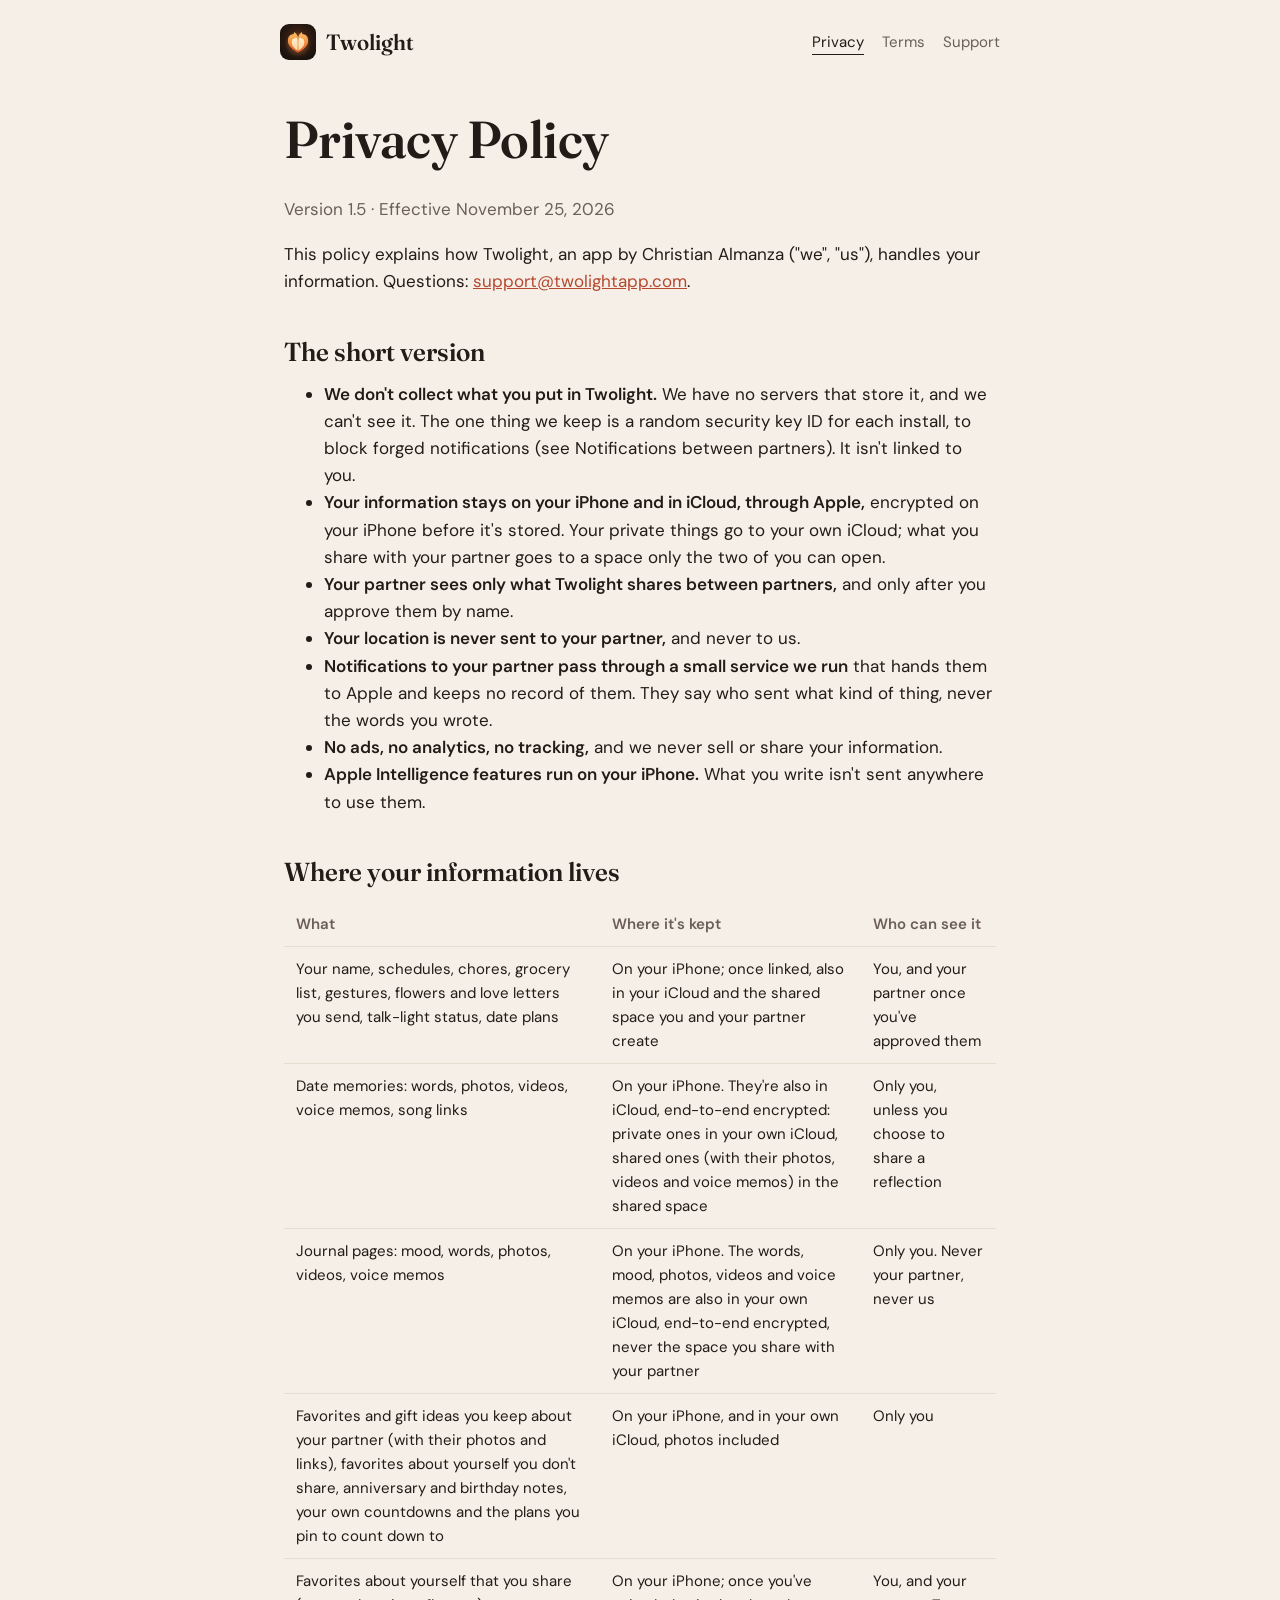
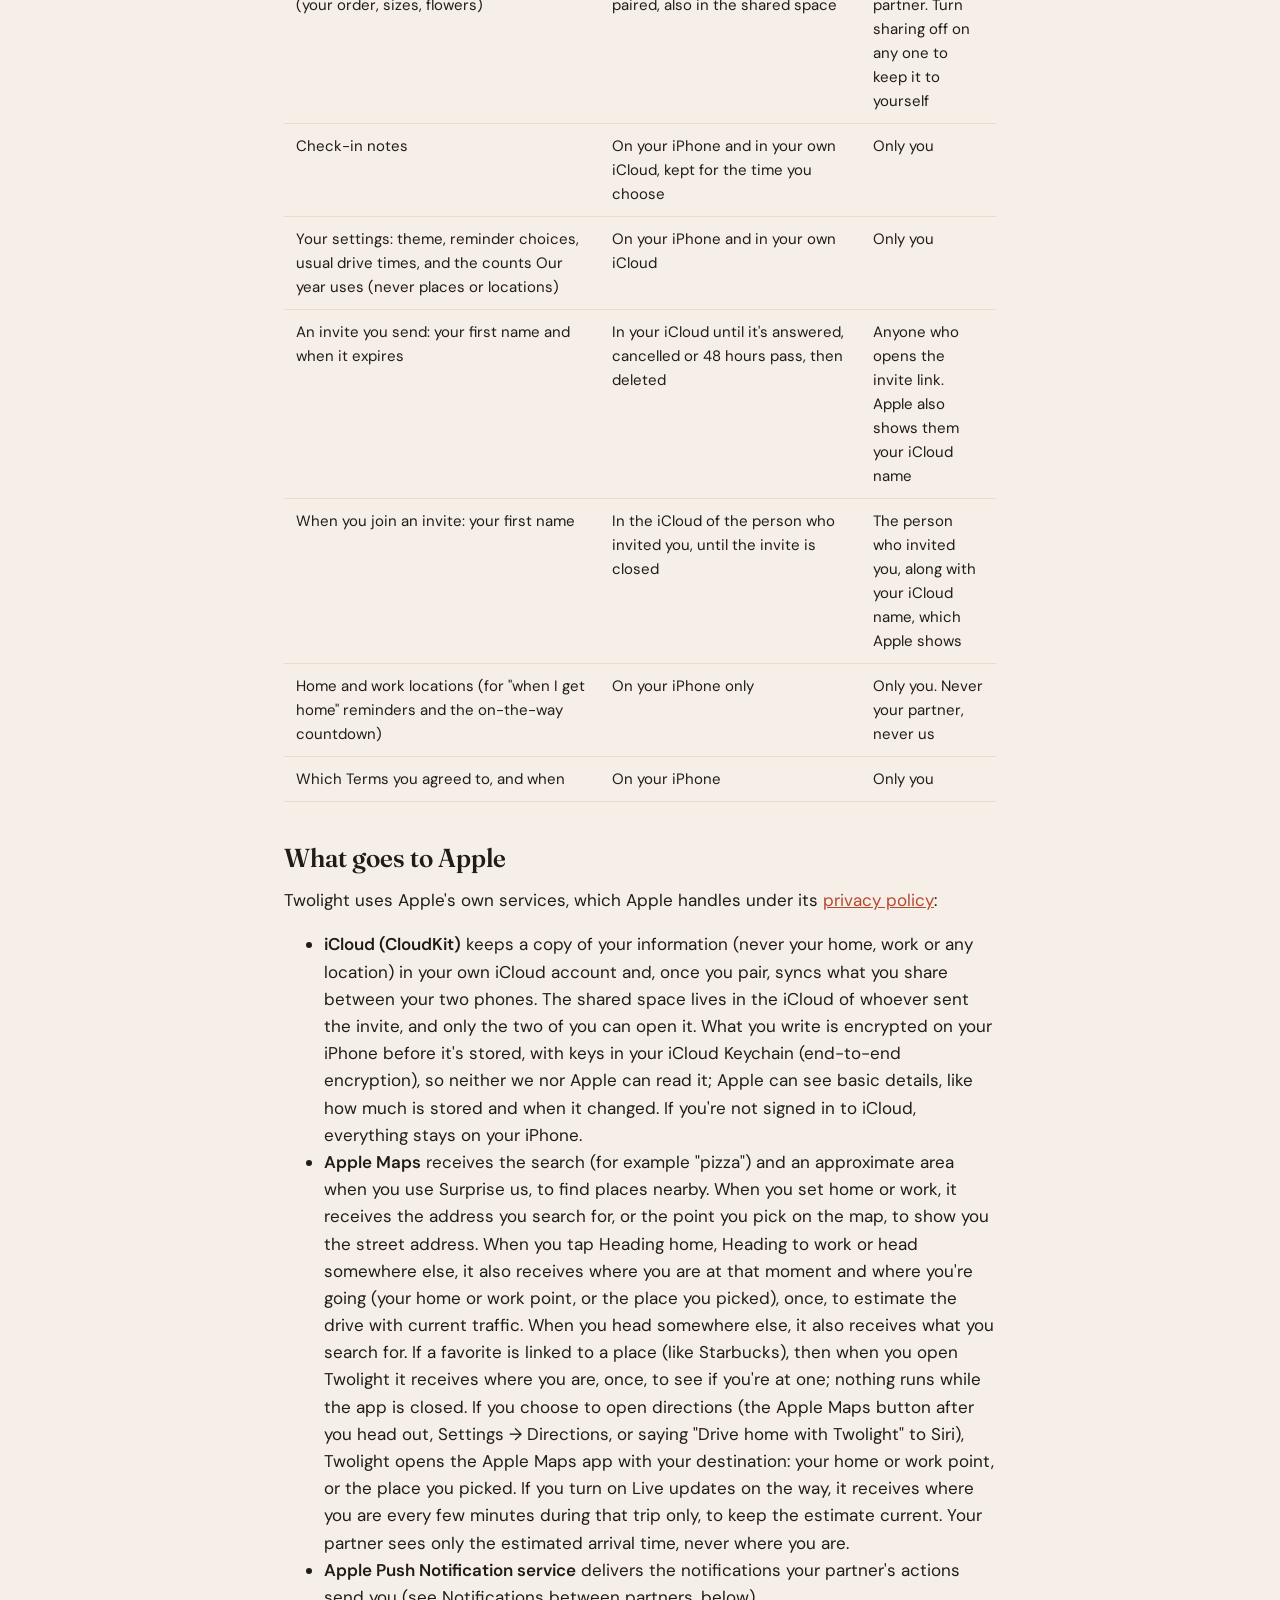
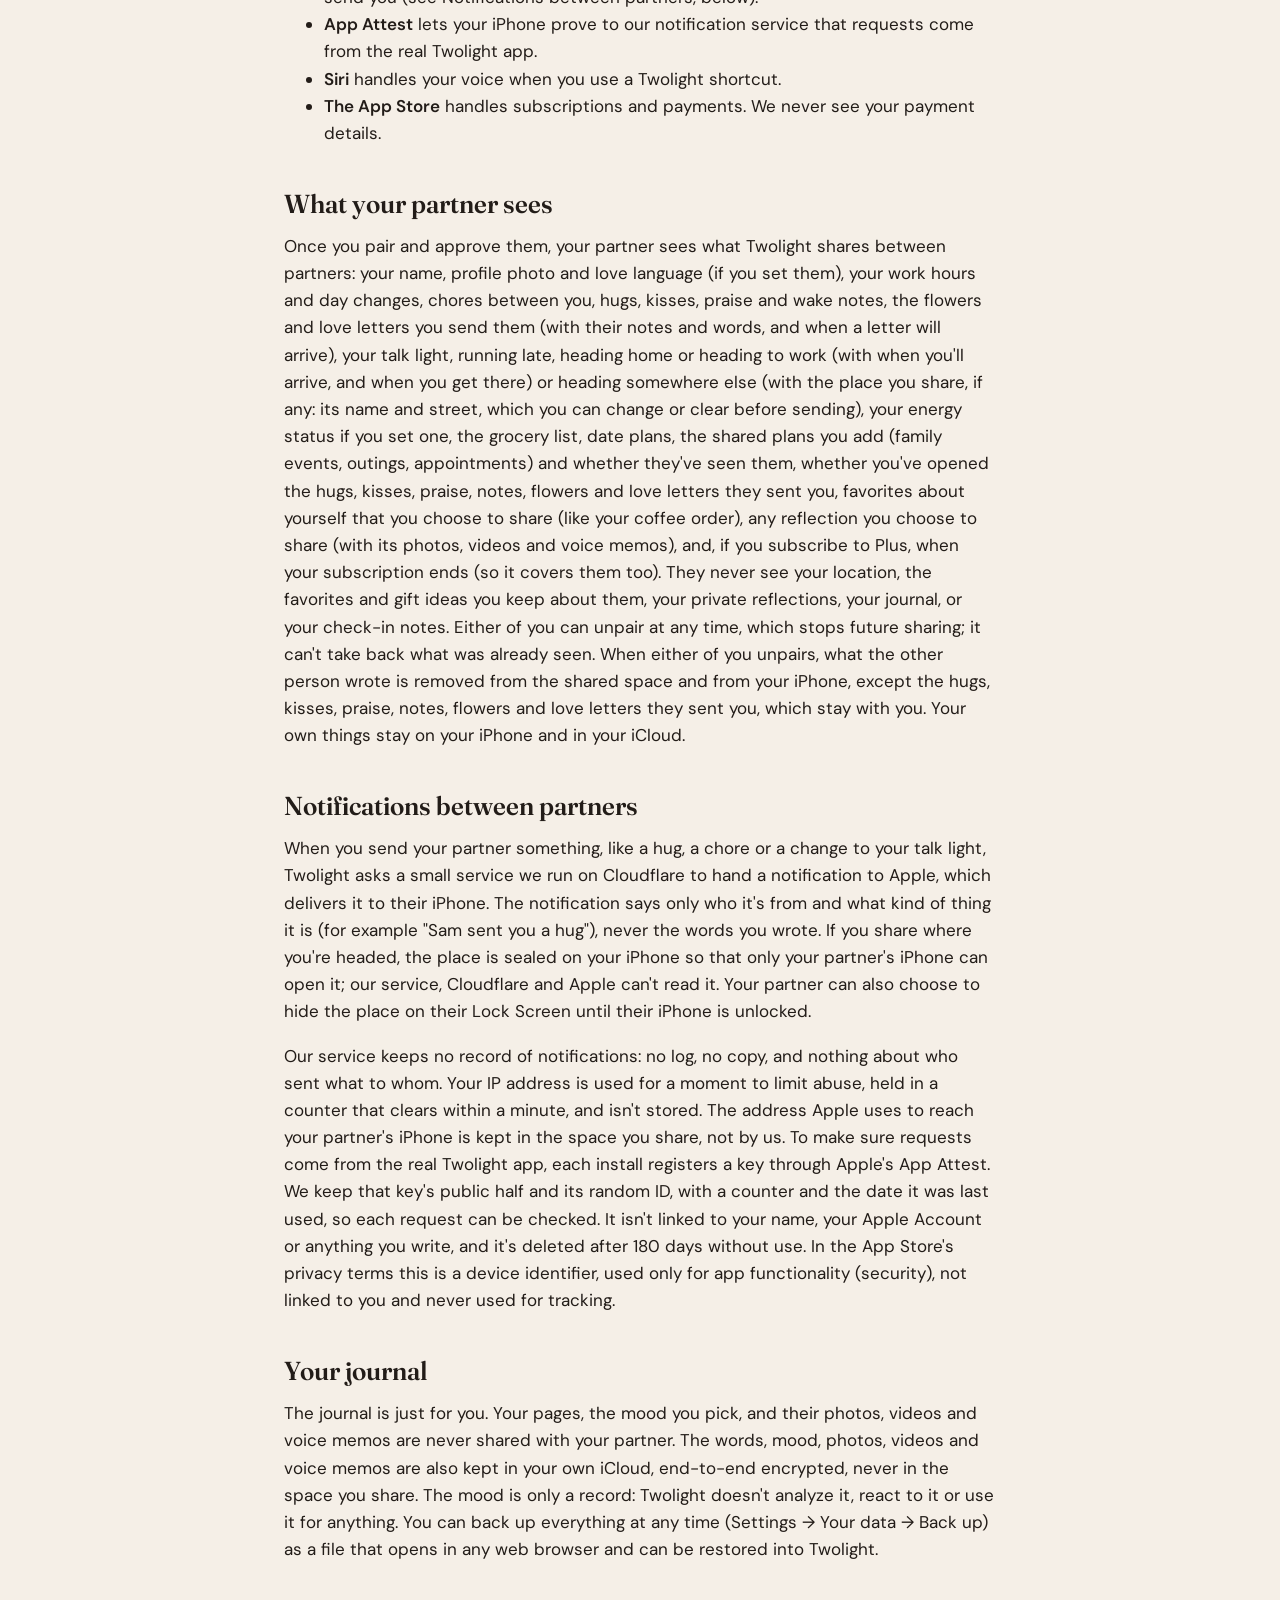
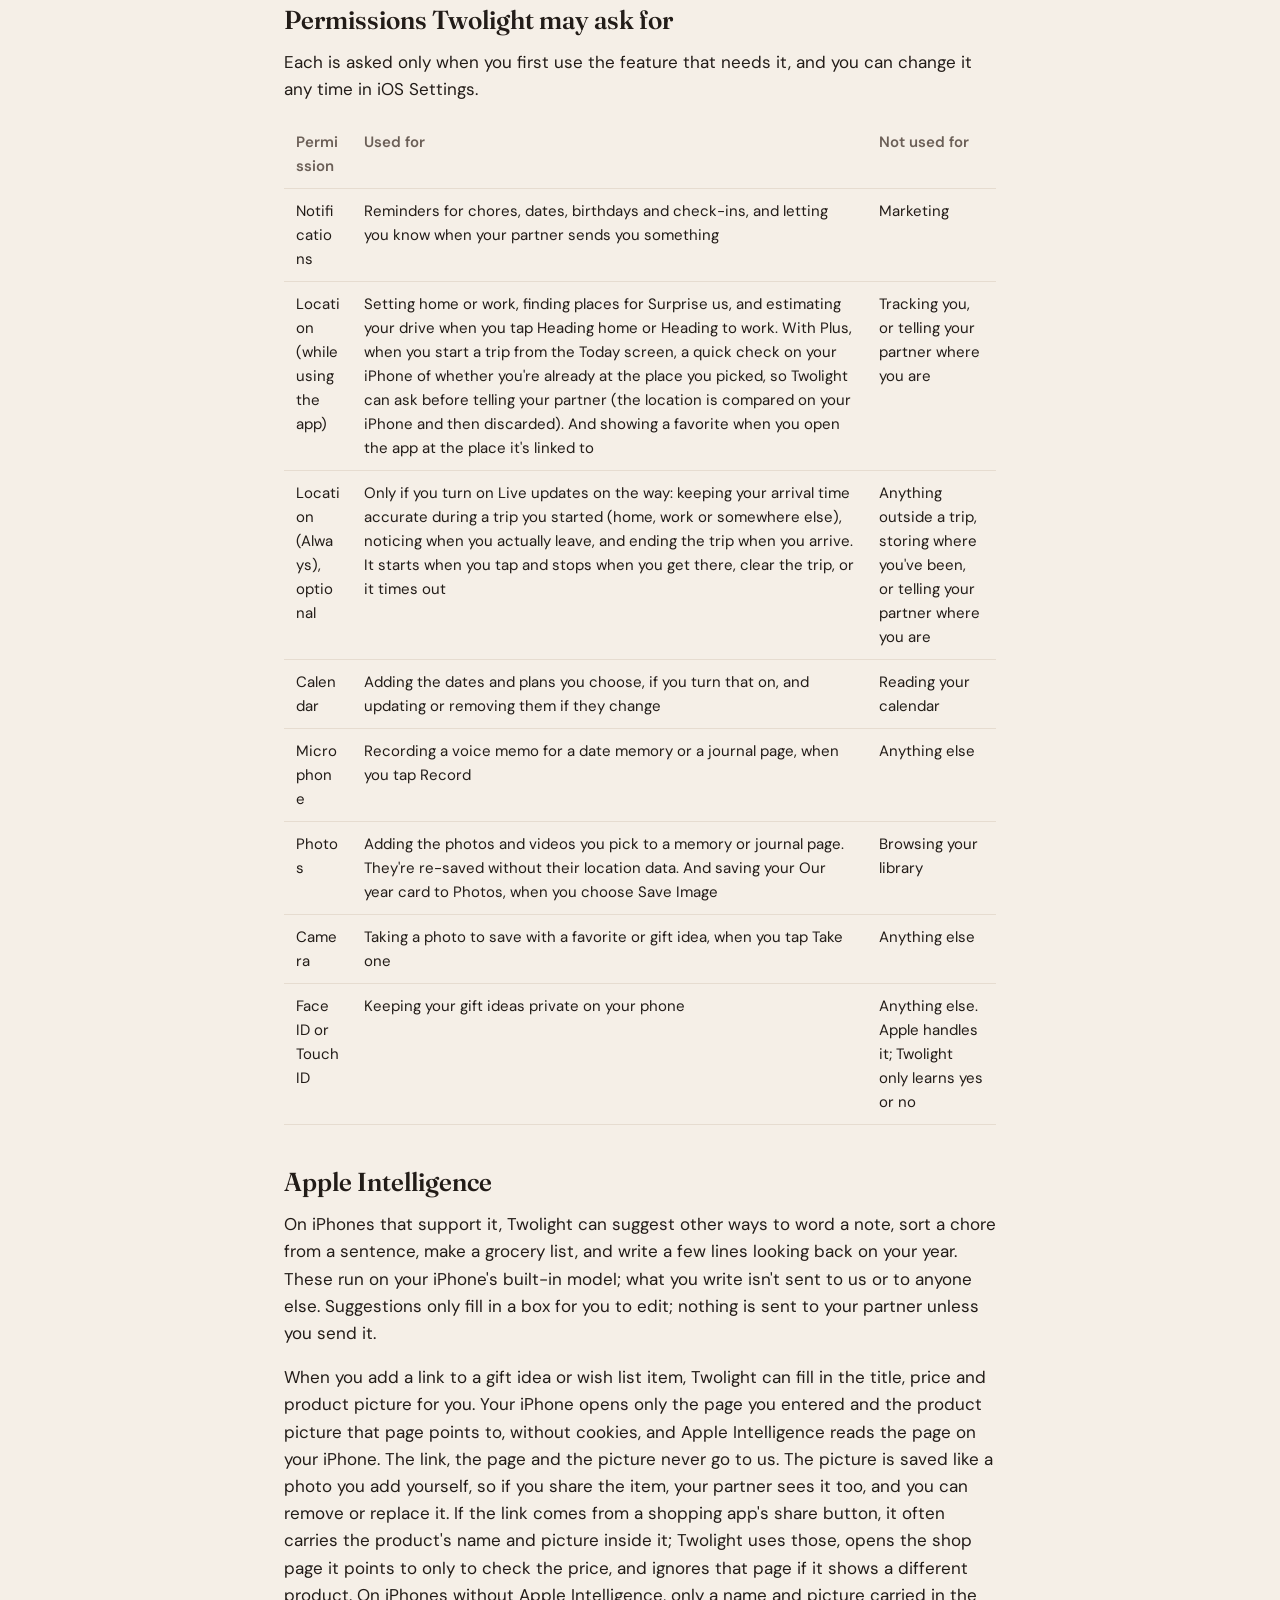
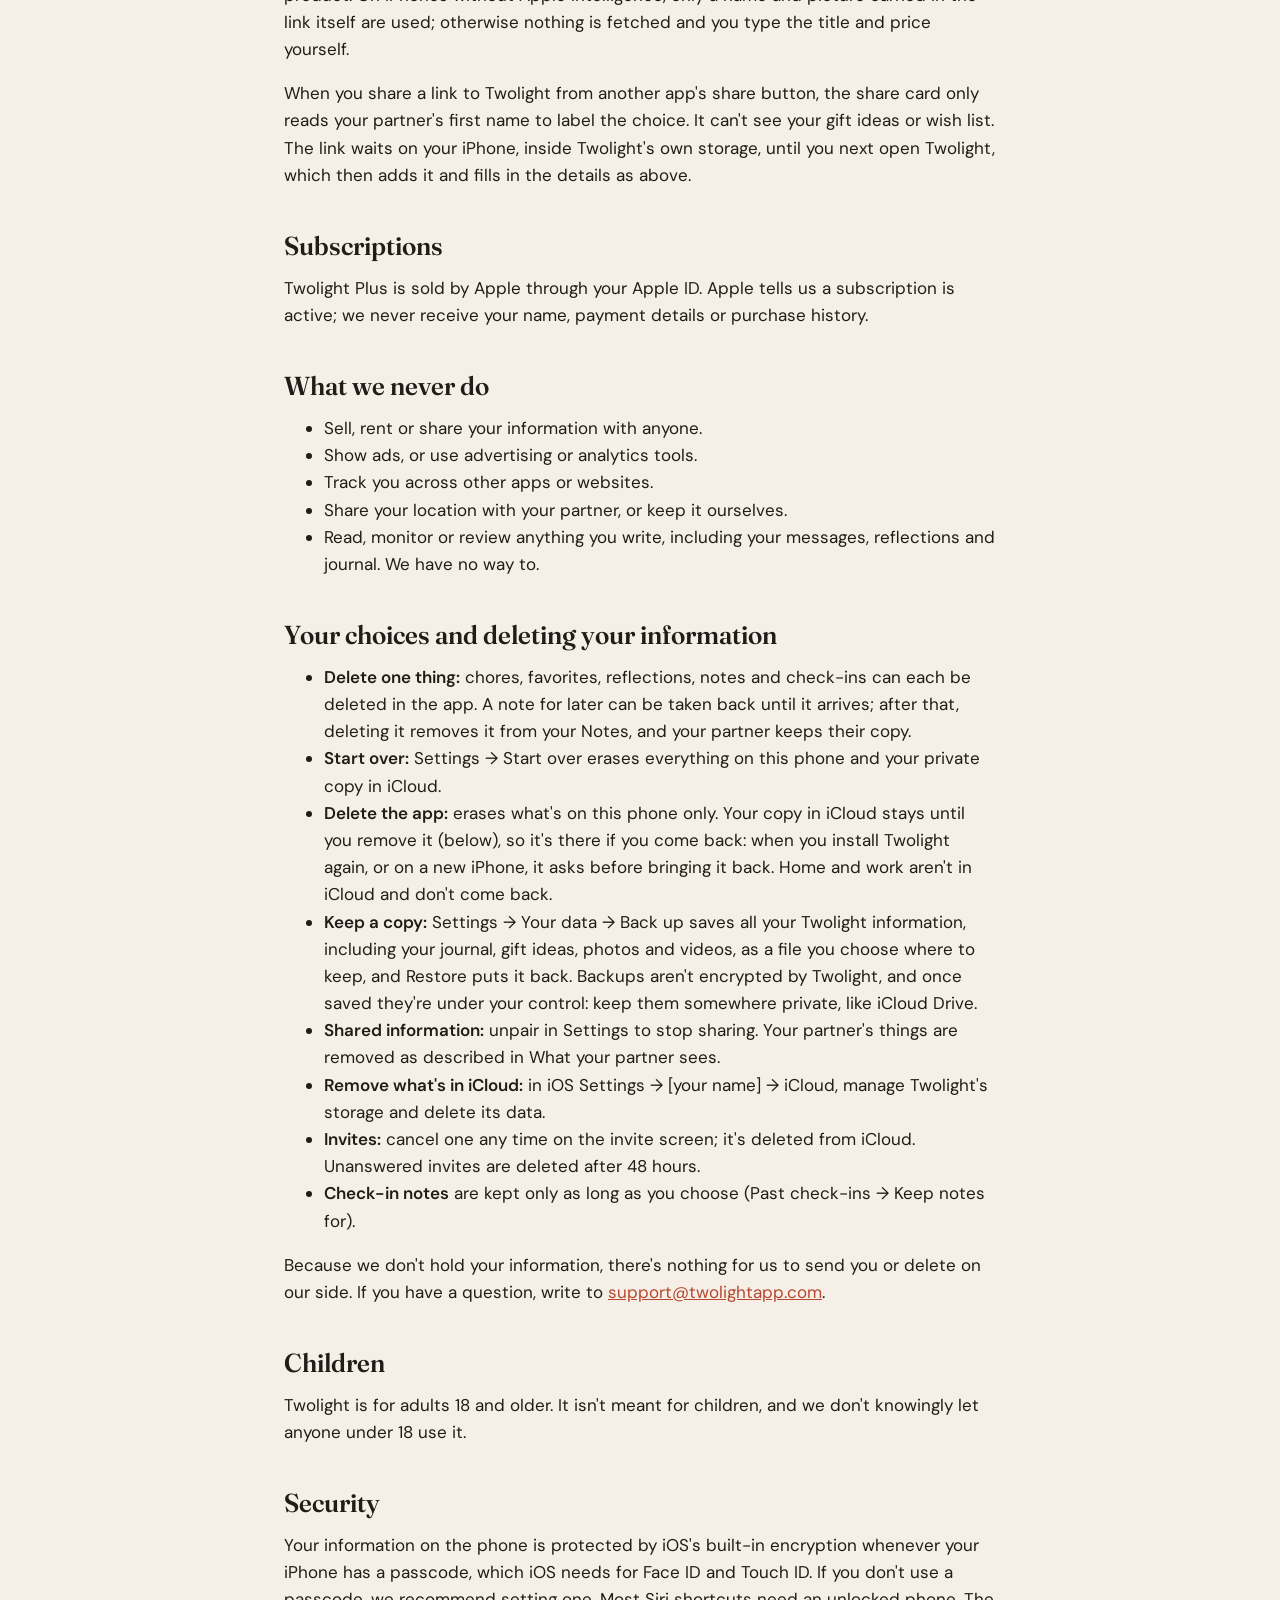
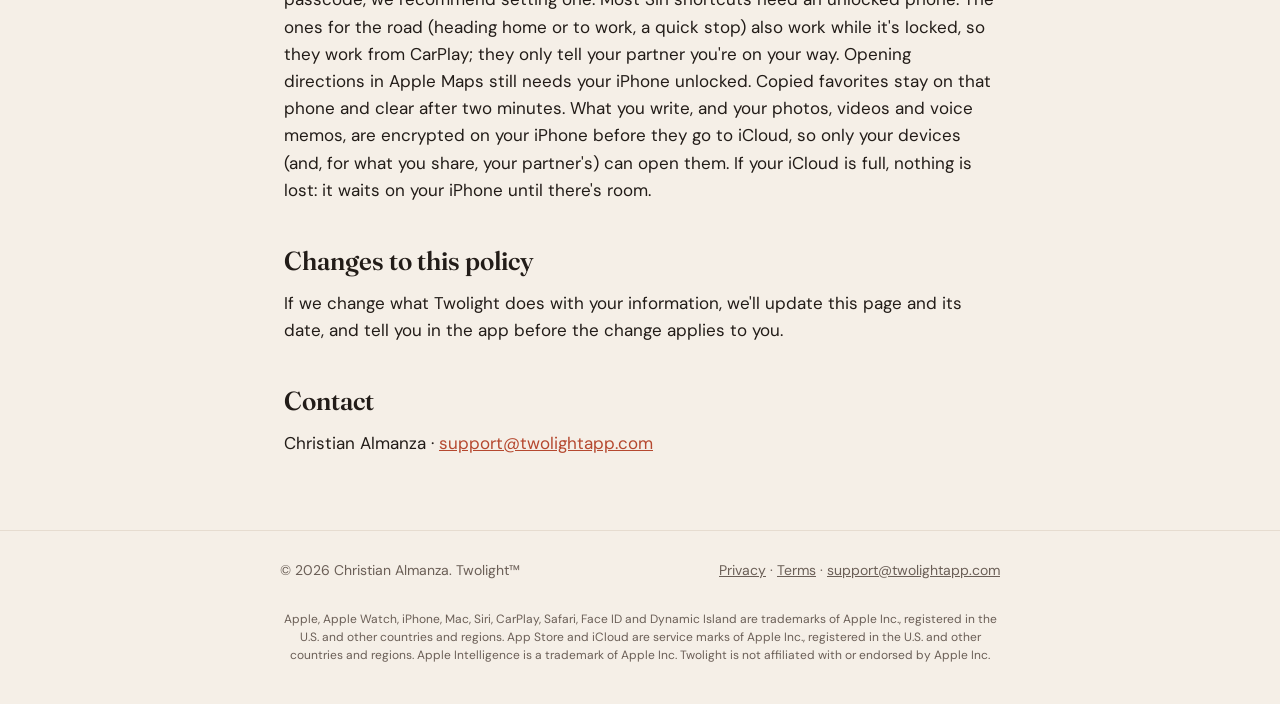
==== commit a500b528: "Privacy Policy 1.5: effective November 25, 2026 (the day it went live) Co-Authored-By: Claude Opus 5" ====
--- a/privacy/index.html
+++ b/privacy/index.html
@@ -16,7 +16,7 @@
 
 <main id="main" class="wrap doc">
   <h1>Privacy Policy</h1>
-  <p class="muted">Version 1.5 · Effective November 24, 2026</p>
+  <p class="muted">Version 1.5 · Effective November 25, 2026</p>
   <p>This policy explains how Twolight, an app by Christian Almanza ("we", "us"), handles your information. Questions: <a href="mailto:support@twolightapp.com">support@twolightapp.com</a>.</p>
 
   <h2>The short version</h2>
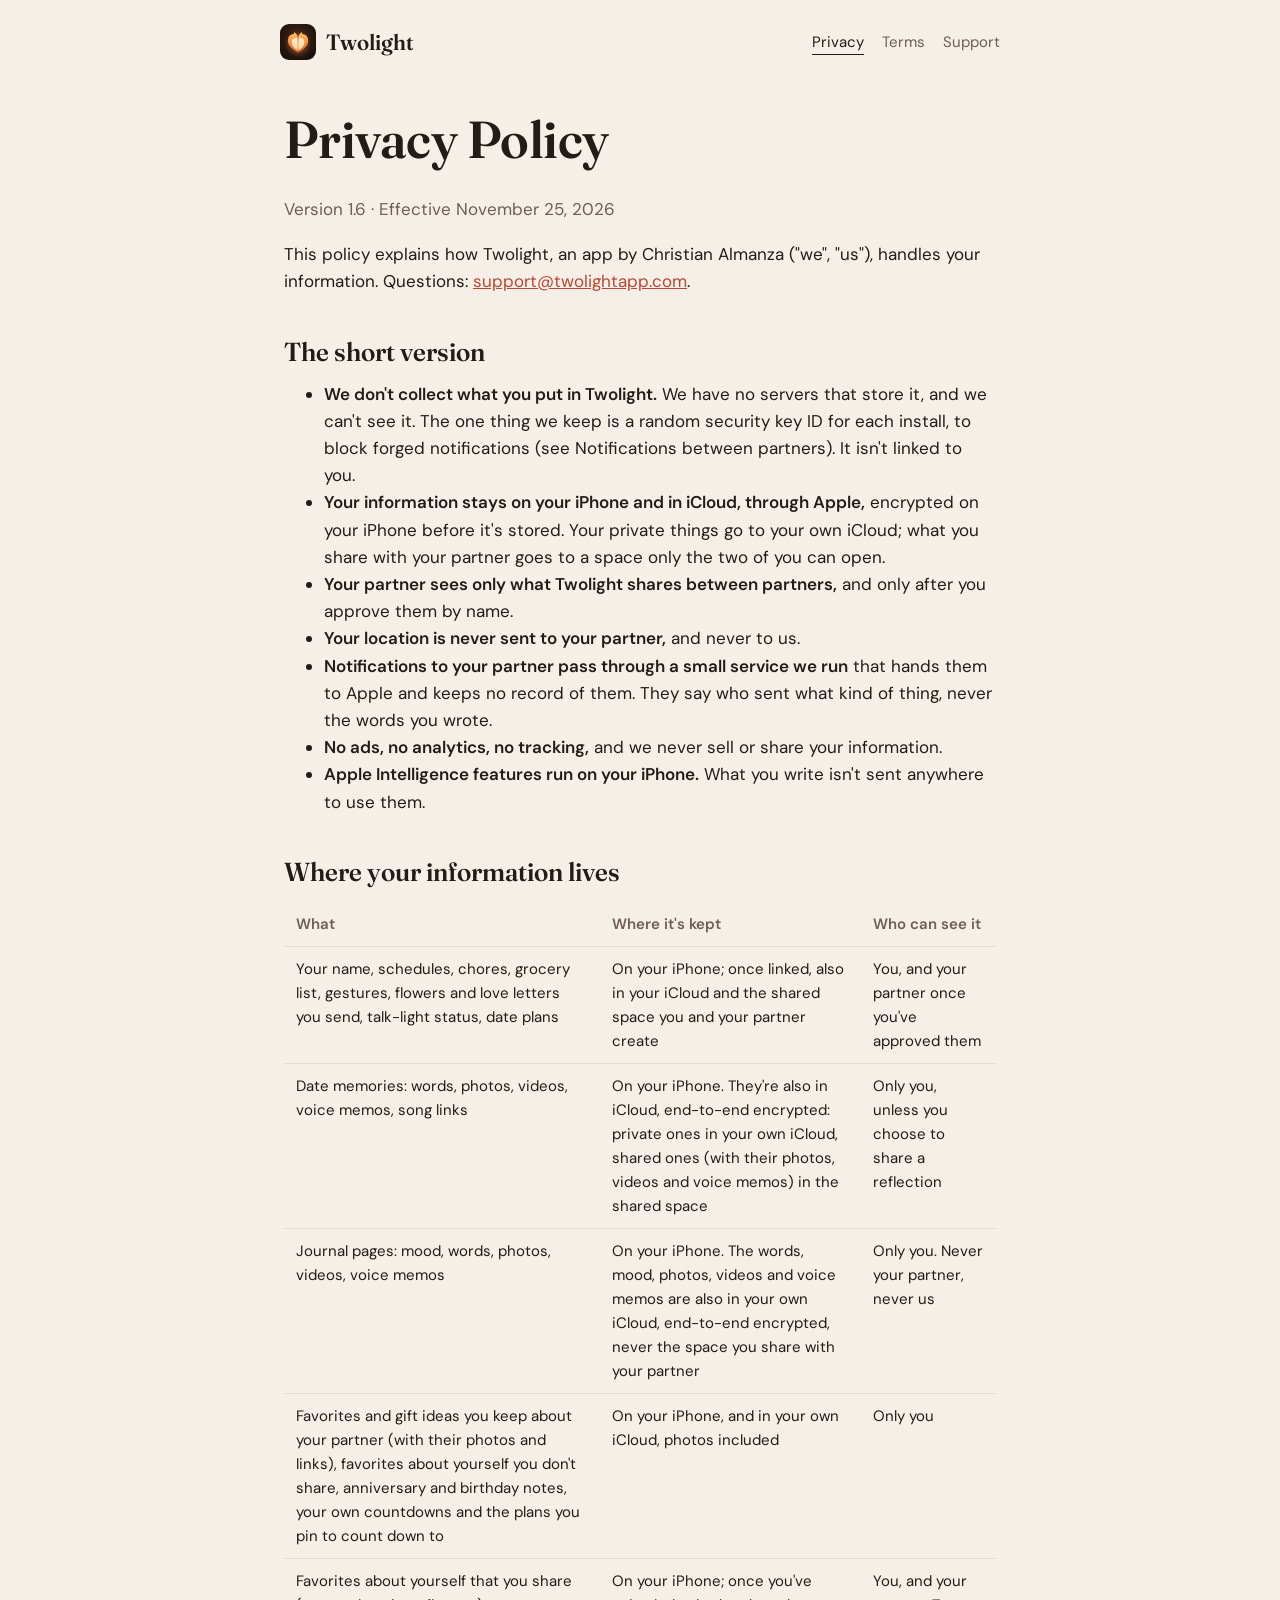
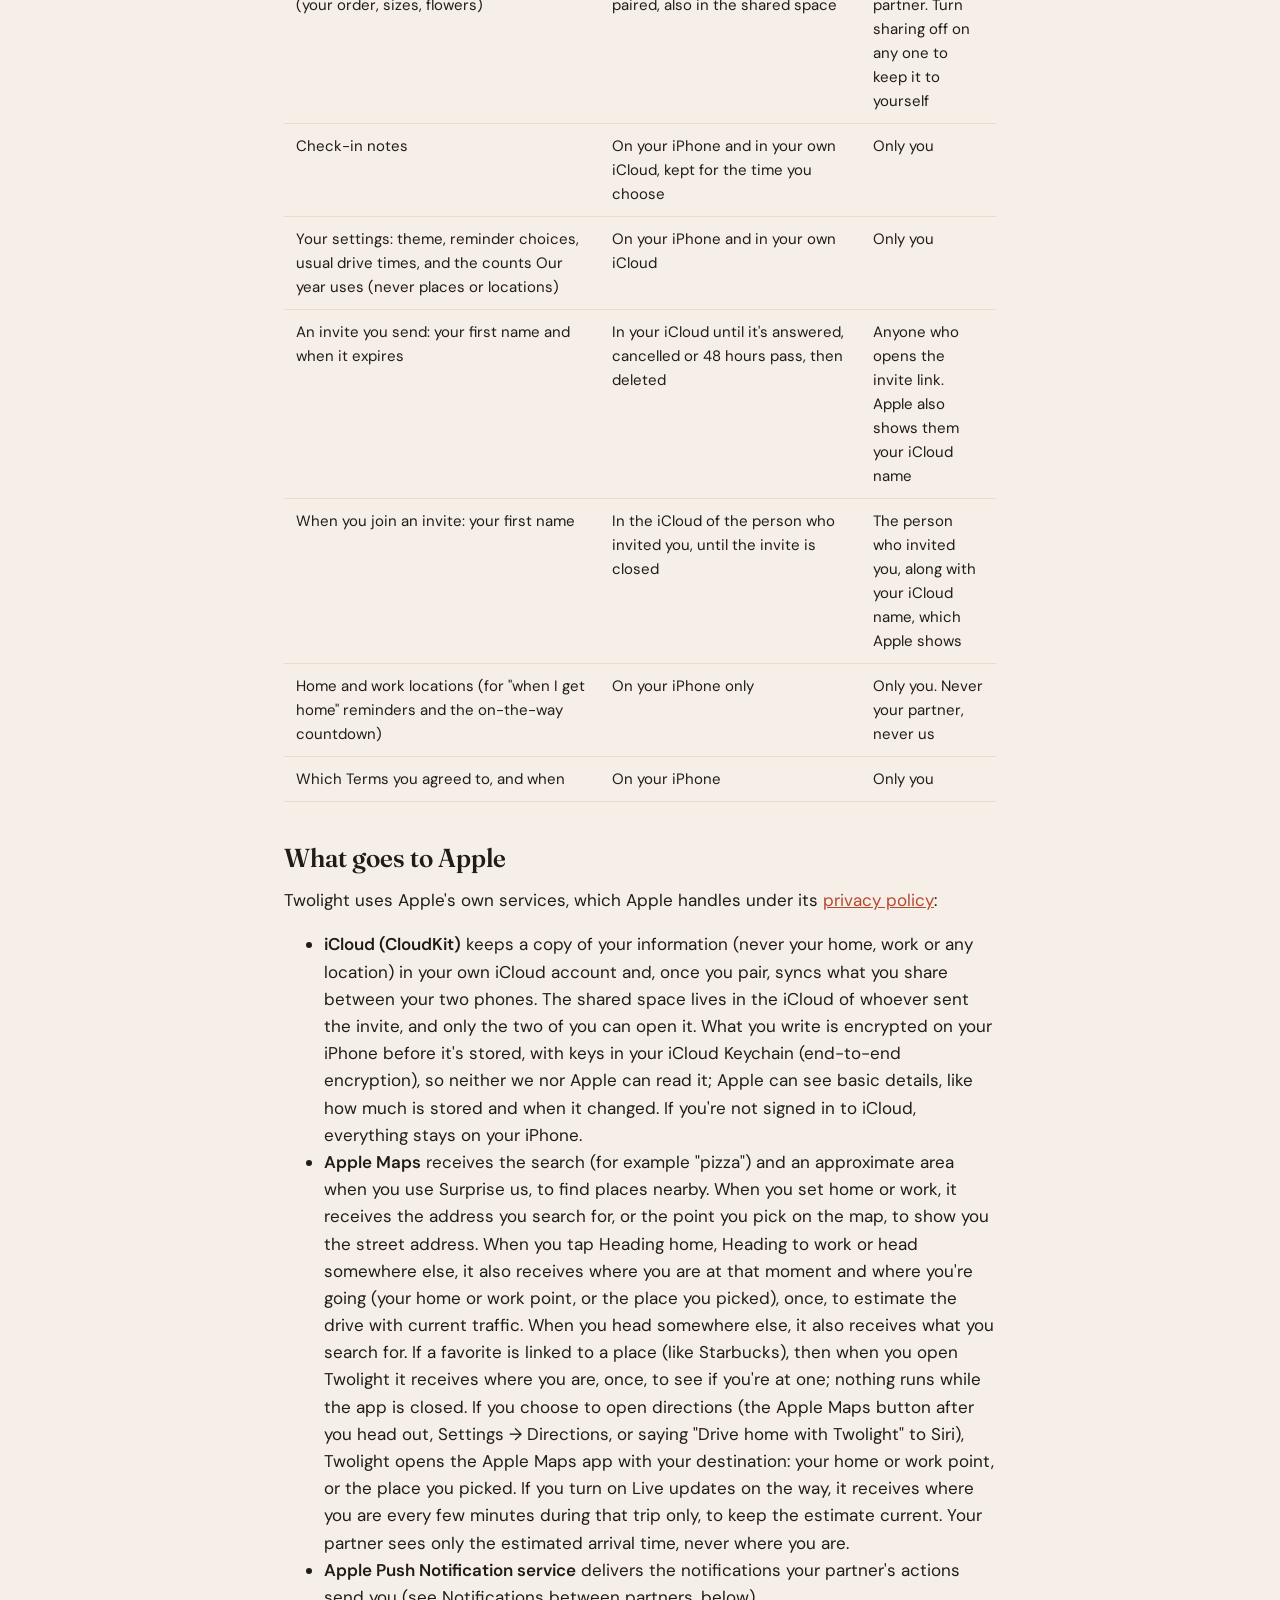
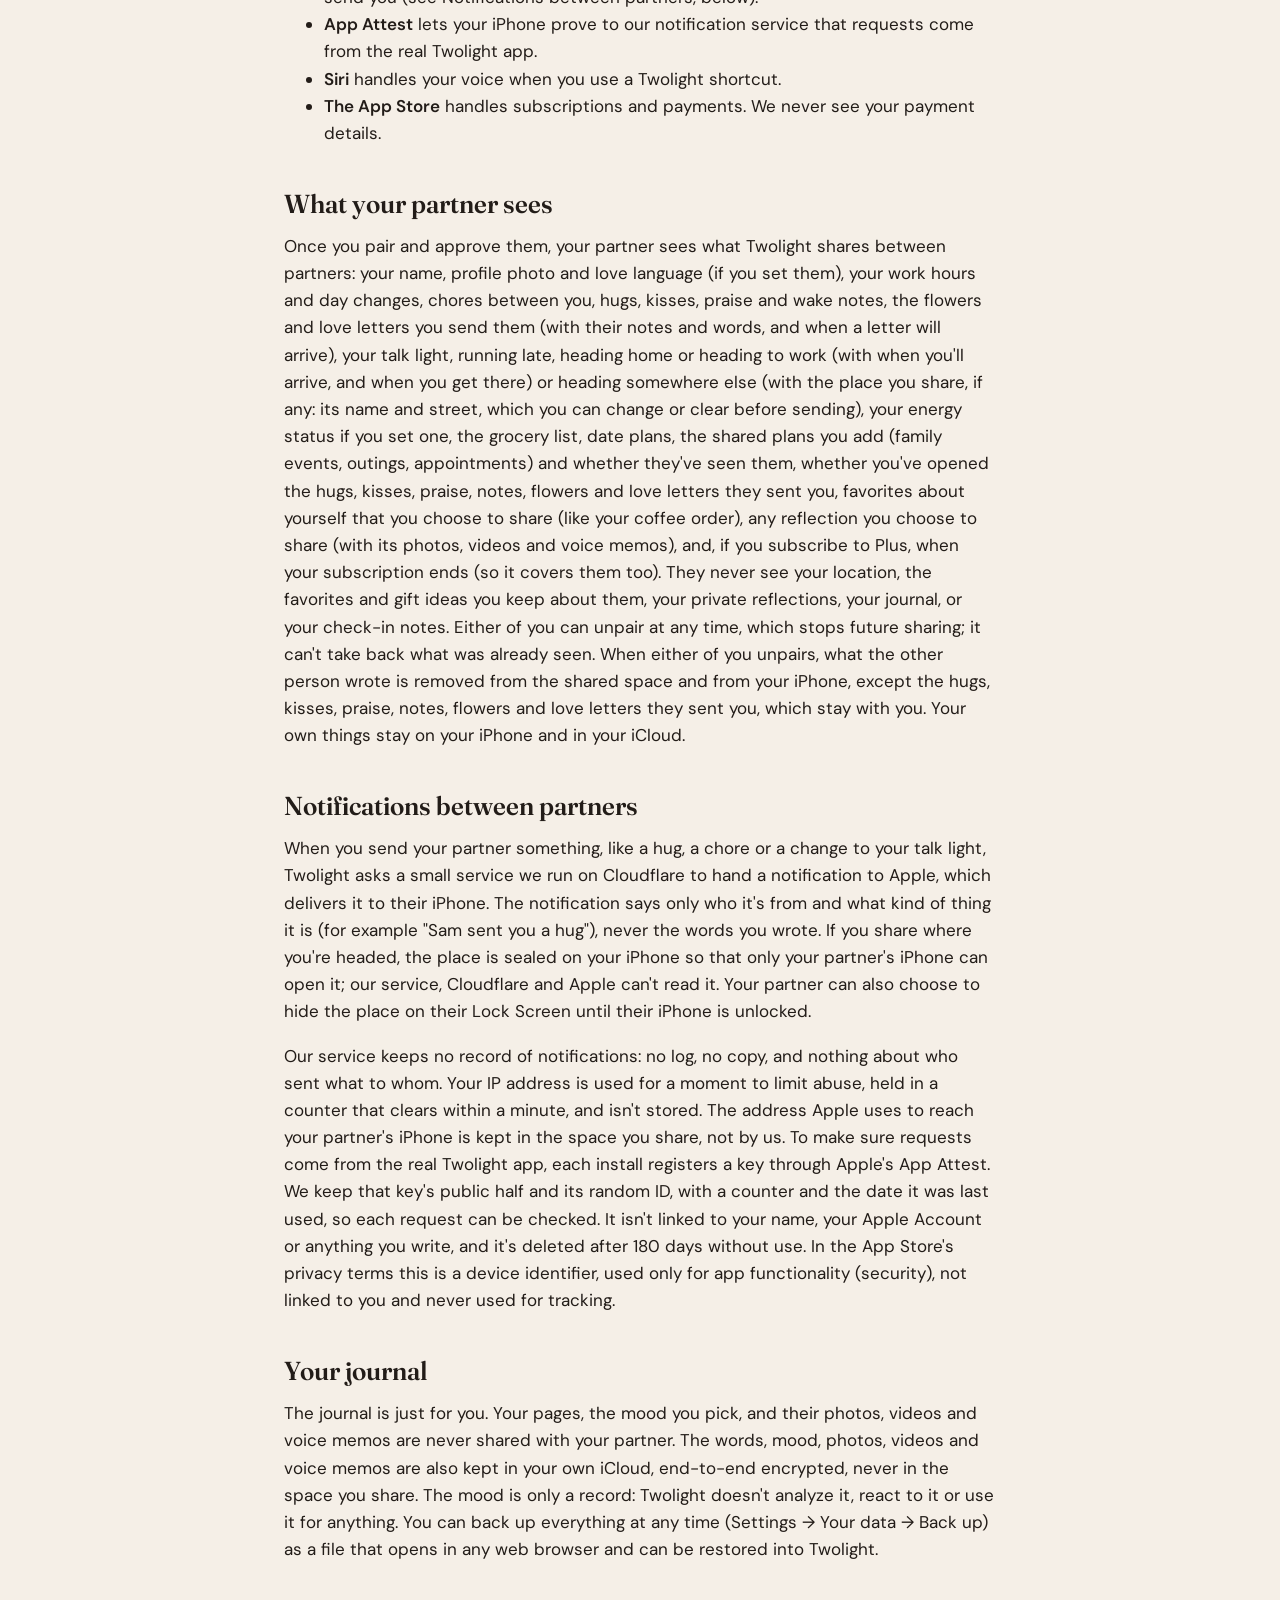
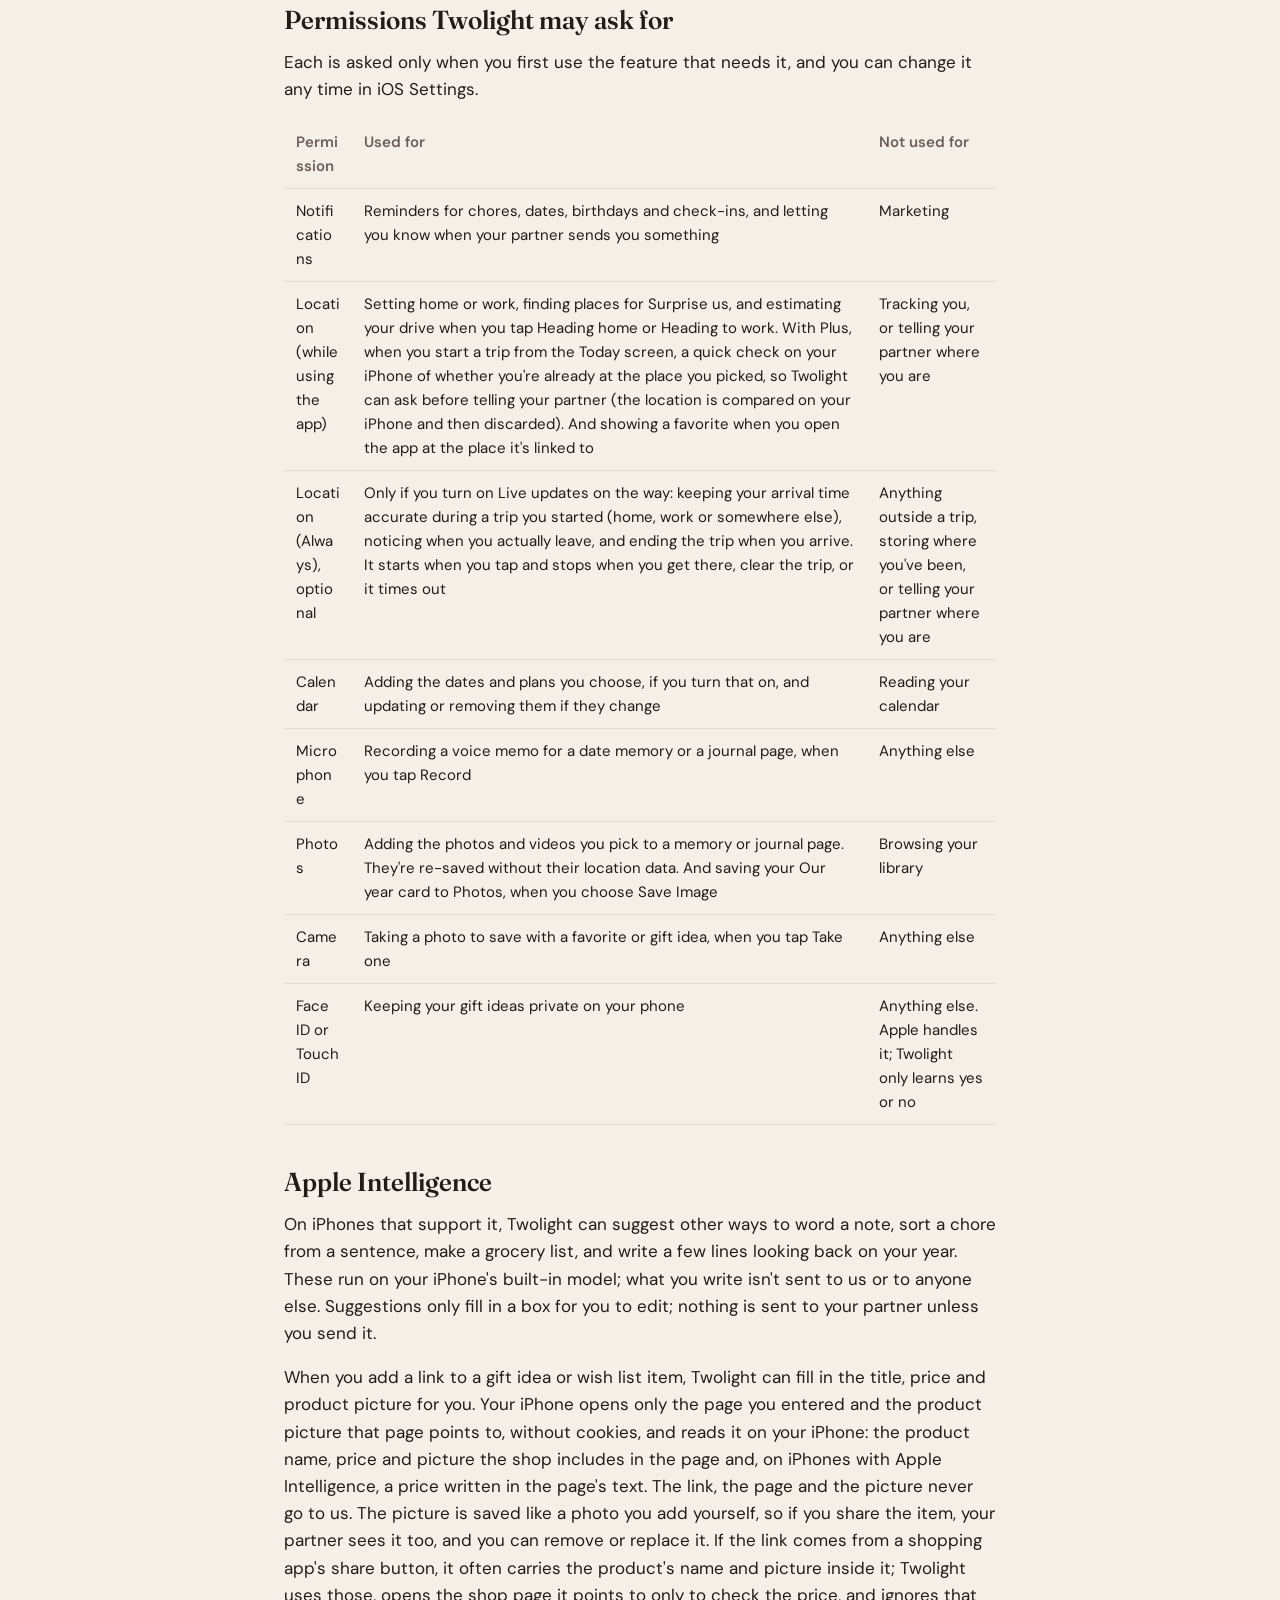
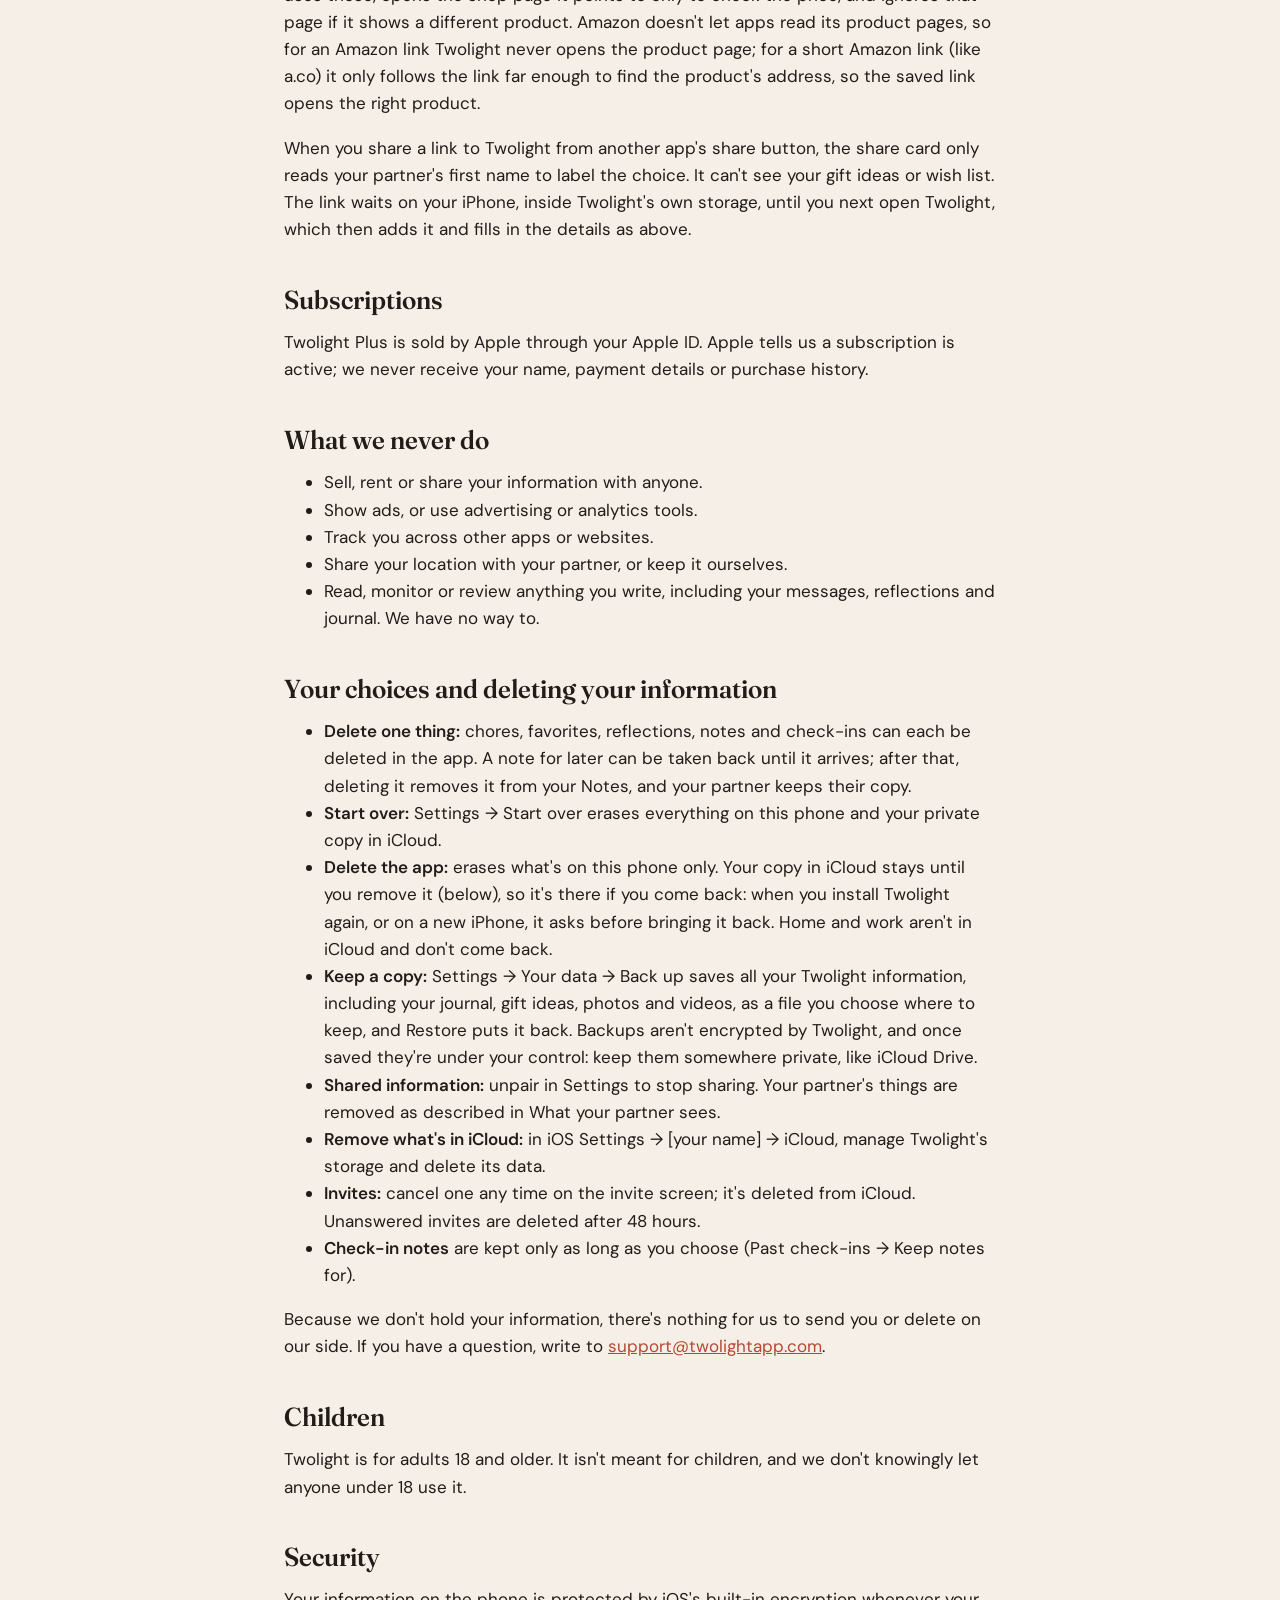
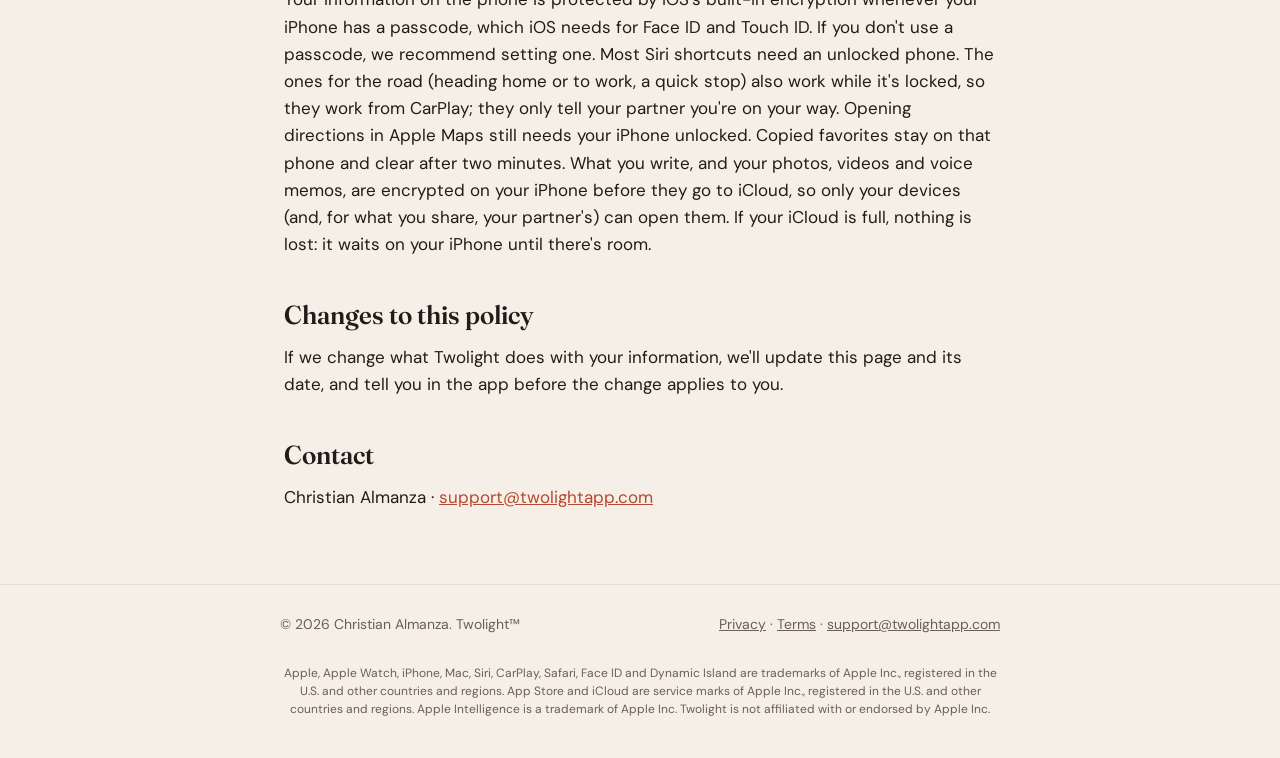
==== commit aae0f8ff: "Privacy Policy 1.6 + Support: link autofill on every iPhone, Amazon pages never opened Co-Authored-B" ====
--- a/privacy/index.html
+++ b/privacy/index.html
@@ -16,7 +16,7 @@
 
 <main id="main" class="wrap doc">
   <h1>Privacy Policy</h1>
-  <p class="muted">Version 1.5 · Effective November 25, 2026</p>
+  <p class="muted">Version 1.6 · Effective November 25, 2026</p>
   <p>This policy explains how Twolight, an app by Christian Almanza ("we", "us"), handles your information. Questions: <a href="mailto:support@twolightapp.com">support@twolightapp.com</a>.</p>
 
   <h2>The short version</h2>
@@ -83,7 +83,7 @@
 
   <h2>Apple Intelligence</h2>
   <p>On iPhones that support it, Twolight can suggest other ways to word a note, sort a chore from a sentence, make a grocery list, and write a few lines looking back on your year. These run on your iPhone's built-in model; what you write isn't sent to us or to anyone else. Suggestions only fill in a box for you to edit; nothing is sent to your partner unless you send it.</p>
-  <p>When you add a link to a gift idea or wish list item, Twolight can fill in the title, price and product picture for you. Your iPhone opens only the page you entered and the product picture that page points to, without cookies, and Apple Intelligence reads the page on your iPhone. The link, the page and the picture never go to us. The picture is saved like a photo you add yourself, so if you share the item, your partner sees it too, and you can remove or replace it. If the link comes from a shopping app's share button, it often carries the product's name and picture inside it; Twolight uses those, opens the shop page it points to only to check the price, and ignores that page if it shows a different product. On iPhones without Apple Intelligence, only a name and picture carried in the link itself are used; otherwise nothing is fetched and you type the title and price yourself.</p>
+  <p>When you add a link to a gift idea or wish list item, Twolight can fill in the title, price and product picture for you. Your iPhone opens only the page you entered and the product picture that page points to, without cookies, and reads it on your iPhone: the product name, price and picture the shop includes in the page and, on iPhones with Apple Intelligence, a price written in the page's text. The link, the page and the picture never go to us. The picture is saved like a photo you add yourself, so if you share the item, your partner sees it too, and you can remove or replace it. If the link comes from a shopping app's share button, it often carries the product's name and picture inside it; Twolight uses those, opens the shop page it points to only to check the price, and ignores that page if it shows a different product. Amazon doesn't let apps read its product pages, so for an Amazon link Twolight never opens the product page; for a short Amazon link (like a.co) it only follows the link far enough to find the product's address, so the saved link opens the right product.</p>
   <p>When you share a link to Twolight from another app's share button, the share card only reads your partner's first name to label the choice. It can't see your gift ideas or wish list. The link waits on your iPhone, inside Twolight's own storage, until you next open Twolight, which then adds it and fills in the details as above.</p>
 
   <h2>Subscriptions</h2>
